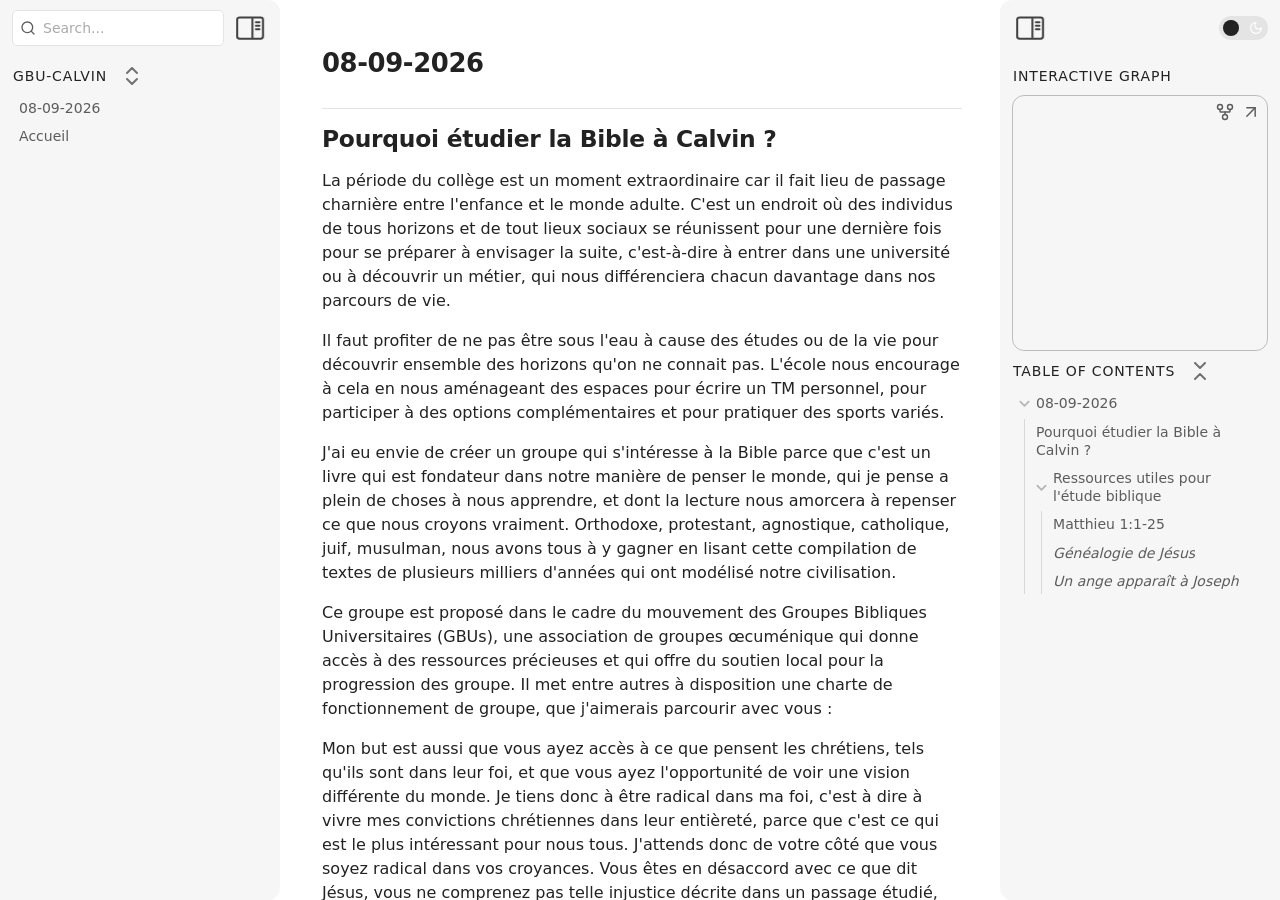
==== 08-09-2026.html @ 2f46ebc5 "add note" ====
<!DOCTYPE html> <html lang="fr"><head>
<title>08-09-2026</title>
<base href=".">
<meta name="pathname" content="08-09-2026.html">
<meta name="description" content="gbu-calvin - 08-09-2026">
<meta property="og:title" content="08-09-2026">
<meta property="og:description" content="gbu-calvin - 08-09-2026">
<meta property="og:type" content="website">
<meta property="og:url" content="08-09-2026.html">
<meta property="og:image" content="undefined">
<meta charset="UTF-8"><meta property="og:site_name" content="gbu-calvin"><meta name="viewport" content="width=device-width, initial-scale=1.0, user-scalable=yes, minimum-scale=1.0, maximum-scale=5.0"><link rel="alternate" type="application/rss+xml" title="RSS Feed" href="site-lib/rss.xml"><script async="" id="webpage-script" src="site-lib/scripts/webpage.js" onload="this.onload=null;this.setAttribute(&quot;loaded&quot;, &quot;true&quot;)"></script><script async="" id="graph-wasm-script" src="site-lib/scripts/graph-wasm.js" onload="this.onload=null;this.setAttribute(&quot;loaded&quot;, &quot;true&quot;)"></script><script async="" id="graph-render-worker-script" src="site-lib/scripts/graph-render-worker.js" onload="this.onload=null;this.setAttribute(&quot;loaded&quot;, &quot;true&quot;)"></script><link rel="icon" href="site-lib/media/favicon.png"><link rel="preload" href="site-lib/styles/snippets.css" as="style" onload="this.onload=null;this.rel='stylesheet'"><noscript><link rel="stylesheet" href="site-lib/styles/snippets.css"></noscript><link rel="stylesheet" href="site-lib/styles/obsidian.css"><link rel="preload" href="site-lib/styles/global-variable-styles.css" as="style" onload="this.onload=null;this.rel='stylesheet'"><noscript><link rel="stylesheet" href="site-lib/styles/global-variable-styles.css"></noscript><link rel="preload" href="site-lib/styles/main-styles.css" as="style" onload="this.onload=null;this.rel='stylesheet'"><noscript><link rel="stylesheet" href="site-lib/styles/main-styles.css"></noscript><style>body{--line-width:40em;--line-width-adaptive:40em;--file-line-width:40em;--sidebar-width:min(20em, 80vw);--collapse-arrow-size:11px;--tree-vertical-spacing:1.3em;--sidebar-margin:12px}:root{background-color:#202124}.sidebar{height:100%;font-size:14px;z-index:10;min-width:calc(var(--sidebar-width) + var(--divider-width-hover));max-width:calc(var(--sidebar-width) + var(--divider-width-hover));position:relative;overflow:hidden;overflow:clip;transition:min-width ease-in-out,max-width ease-in-out;transition-duration:.2s;contain:size}#left-sidebar{left:0}#right-sidebar{right:0}.sidebar.is-collapsed{min-width:0;max-width:0}.sidebar.floating{position:absolute}.sidebar .leaf-content{height:100%;min-width:calc(var(--sidebar-width) - var(--divider-width-hover));top:0;padding:var(--sidebar-margin);padding-top:4em;line-height:var(--line-height-tight);background-color:var(--background-secondary);transition:background-color,border-right,border-left,box-shadow;transition-duration:var(--color-fade-speed);transition-timing-function:ease-in-out;position:absolute;display:flex;flex-direction:column}.sidebar:not(.is-collapsed) .leaf-content{min-width:calc(max(100%,var(--sidebar-width)) - 3px);max-width:calc(max(100%,var(--sidebar-width)) - 3px)}#left-sidebar-content{left:0;border-top-right-radius:var(--radius-l);border-bottom-right-radius:var(--radius-l)}#right-sidebar-content{right:0;border-top-left-radius:var(--radius-l);border-bottom-left-radius:var(--radius-l)}.sidebar #left-sidebar-content,.sidebar #right-sidebar-content{contain:none!important;container-type:normal!important;animation:none!important}.sidebar:has(.leaf-content:empty):has(.topbar-content:empty){display:none}.sidebar-topbar{height:calc(2.3em + 2 * var(--sidebar-margin));width:var(--sidebar-width);padding:var(--sidebar-margin);z-index:1;position:fixed;display:flex;align-items:center;transition:width ease-in-out;transition-duration:inherit}.sidebar.is-collapsed .sidebar-topbar{width:calc(2.3em + var(--sidebar-margin) * 2)}.sidebar .sidebar-topbar.is-collapsed{width:0}#left-sidebar .sidebar-topbar{left:0;flex-direction:row;border-top-right-radius:var(--radius-l)}#right-sidebar .sidebar-topbar{right:0;flex-direction:row-reverse;border-top-left-radius:var(--radius-l)}#left-sidebar .topbar-content{margin-right:calc(2.3em + var(--sidebar-margin));flex-direction:row}#right-sidebar .topbar-content{margin-left:calc(2.3em + var(--sidebar-margin));flex-direction:row-reverse}.topbar-content{overflow:hidden visible;overflow:clip visible;width:100%;height:100%;display:flex;align-items:center;transition:inherit}.sidebar.is-collapsed .topbar-content{width:0;transition:inherit}.clickable-icon.sidebar-collapse-icon{background-color:transparent;color:var(--icon-color-focused);padding:2px!important;margin:0!important;height:100%!important;width:2.3em!important;margin-inline:0.14em!important;position:absolute}#left-sidebar .clickable-icon.sidebar-collapse-icon{transform:rotateY(180deg);right:var(--sidebar-margin)}#right-sidebar .clickable-icon.sidebar-collapse-icon{transform:rotateY(180deg);left:var(--sidebar-margin)}.clickable-icon.sidebar-collapse-icon svg.svg-icon{width:100%;height:100%}.feature-title{margin-left:1px;text-transform:uppercase;letter-spacing:.06em;margin-top:.75em;margin-bottom:.75em}.feature-header{display:flex;align-items:center;padding-top:0;font-size:1em;padding-left:0}body.floating-sidebars .sidebar{position:absolute}body{transition:background-color var(--color-fade-speed) ease-in-out}#navbar:not(:empty){display:flex;align-items:center;justify-content:space-between;padding:.5em 1em;width:100%}#main{display:flex;flex-direction:column;height:100%;width:100%;align-items:stretch;justify-content:center}#main-horizontal{display:flex;flex-direction:row;flex-grow:1;width:100%;align-items:stretch;justify-content:center}#center-content{flex-basis:100%;max-width:100%;width:100%;height:100%;display:flex;flex-direction:column;align-items:center;transition:opacity .2s ease-in-out;contain:inline-size}.hide{opacity:0!important;transition:opacity .2s ease-in-out;pointer-events:none}#center-content>.obsidian-document{padding-left:2em;padding-right:1em;margin-bottom:0;width:100%;width:-webkit-fill-available;width:-moz-available;width:fill-available;transition:background-color var(--color-fade-speed) ease-in-out;border-top-right-radius:var(--window-radius,var(--radius-m));border-top-left-radius:var(--window-radius,var(--radius-m));overflow-x:hidden!important;overflow-y:auto!important;display:flex!important;flex-direction:column!important;align-items:center!important;contain:inline-size}body #center-content>.obsidian-document>.markdown-preview-sizer{padding-bottom:80vh;width:100%;max-width:var(--line-width);flex-basis:var(--line-width);transition:background-color var(--color-fade-speed) ease-in-out;contain:inline-size}#center-content>.obsidian-document>div{width:100%!important;transition:background-color var(--color-fade-speed) ease-in-out;contain:inline-size}#center-content>.obsidian-document:not([data-type=markdown]).embed{display:flex;padding:1em;height:100%;width:100%;align-items:center;justify-content:center}#center-content>.obsidian-document:not([data-type=markdown]).embed>*{max-width:100%;max-height:100%;object-fit:contain}:not(h1,h2,h3,h4,h5,h6,li):has(> :is(.math,table)){overflow-x:auto!important}#center-content>.obsidian-document:not([data-type=markdown]){overflow-x:auto;contain:content;padding:0;margin:0;height:100%}.obsidian-document[data-type=attachment]{display:flex;flex-direction:column;align-items:center;justify-content:center;height:100%;width:100%}.obsidian-document[data-type=attachment]>*{outline:0;border:none;box-shadow:none}.obsidian-document[data-type=attachment] :is(img){max-width:90%;max-height:90%;object-fit:contain}.obsidian-document[data-type=attachment]>:is(audio){width:100%;max-width:min(90%,var(--line-width))}.obsidian-document[data-type=attachment]>:is(embed,iframe,video){width:100%;height:100%;max-width:100%;max-height:100%;object-fit:contain}.canvas-wrapper>:is(.header,.footer){z-index:100;position:absolute;display:flex;justify-content:center;flex-direction:column;width:100%;align-items:center}.scroll-highlight{position:absolute;width:100%;height:100%;pointer-events:none;z-index:1000;background-color:hsla(var(--color-accent-hsl),.25);opacity:0;padding:1em;inset:50%;translate:-50% -50%;border-radius:var(--radius-s)}</style><script defer="">async function loadIncludes(){let e=document.querySelectorAll("link[itemprop='include']");for(const t of e){let e=t.getAttribute("href");try{let o="";if(e.startsWith("https:")||e.startsWith("http:")||"file:"!=window.location.protocol){const n=await fetch(e);if(!n.ok){console.log("Could not include file: "+e),t?.remove();continue}o=await n.text()}else{const t=document.getElementById(btoa(encodeURI(e)));if(t){const e=JSON.parse(decodeURI(atob(t.getAttribute("value")??"")));o=e?.data??""}}let n=document.createRange().createContextualFragment(o);t.before(n),t.remove(),console.log("Included text: "+o),console.log("Included file: "+e)}catch(o){t?.remove(),console.log("Could not include file: "+e,o);continue}}}document.addEventListener("DOMContentLoaded",(()=>{loadIncludes()}));let isFileProtocol="file:"==location.protocol;function waitLoadScripts(e,t){let o=e.map((e=>document.getElementById(e+"-script")));!function e(n){let l=o[n],c=n+1;l?(l&&"true"!=l.getAttribute("loaded")||n<o.length&&e(c),n<o.length&&l.addEventListener("load",(()=>e(c)))):n<o.length?e(c):t()}(0)}</script></head><body class="publish css-settings-manager styled-scrollbars show-inline-title show-ribbon is-focused"><script defer="">let theme=localStorage.getItem("theme")||(window.matchMedia("(prefers-color-scheme: dark)").matches?"dark":"light");"dark"==theme?(document.body.classList.add("theme-dark"),document.body.classList.remove("theme-light")):(document.body.classList.add("theme-light"),document.body.classList.remove("theme-dark")),window.innerWidth<480?document.body.classList.add("is-phone"):window.innerWidth<768?document.body.classList.add("is-tablet"):window.innerWidth<1024?document.body.classList.add("is-small-screen"):document.body.classList.add("is-large-screen")</script><div class="parsed-feature-container" style="display: contents;"><link itemprop="include" href="site-lib/html/custom-head-content-content.html"></div><div id="main"><div id="navbar"></div><div id="main-horizontal"><div id="left-content" class="leaf" style="--sidebar-width: var(--sidebar-width-left);"><div id="left-sidebar" class="sidebar"><div class="sidebar-handle"></div><div class="sidebar-topbar"><div class="topbar-content"><div id="search-container"><div id="search-wrapper"><input enterkeyhint="search" type="search" spellcheck="false" placeholder="Search..."><div aria-label="Clear search" id="search-clear-button"></div></div></div></div><div class="clickable-icon sidebar-collapse-icon"><svg xmlns="http://www.w3.org/2000/svg" width="100%" height="100%" viewBox="0 0 24 24" fill="none" stroke="currentColor" stroke-width="3" stroke-linecap="round" stroke-linejoin="round" class="svg-icon"><path d="M21 3H3C1.89543 3 1 3.89543 1 5V19C1 20.1046 1.89543 21 3 21H21C22.1046 21 23 20.1046 23 19V5C23 3.89543 22.1046 3 21 3Z"></path><path d="M10 4V20"></path><path d="M4 7H7"></path><path d="M4 10H7"></path><path d="M4 13H7"></path></svg></div></div><div class="sidebar-content-wrapper"><div id="left-sidebar-content" class="leaf-content"><link itemprop="include" href="site-lib/html/file-tree-content.html"></div></div><script defer="">let ls = document.querySelector("#left-sidebar"); ls.classList.toggle("is-collapsed", window.innerWidth < 768); ls.style.setProperty("--sidebar-width", localStorage.getItem("sidebar-left-width"));</script></div></div><div id="center-content" class="leaf"><div class="obsidian-document markdown-preview-view markdown-rendered node-insert-event is-readable-line-width allow-fold-headings allow-fold-lists show-indentation-guide show-properties" data-type="markdown"><style id="MJX-CHTML-styles"></style><div class="markdown-preview-sizer markdown-preview-section"><div class="header"><h1 class="page-title heading inline-title" id="08-09-2026_0">08-09-2026</h1><div class="data-bar"></div></div><div class="markdown-preview-pusher" style="width: 1px; height: 0.1px; margin-bottom: 0px;"></div><div class="el-h2"><h2 data-heading="Pourquoi étudier la Bible à Calvin ?" dir="auto" class="heading" id="Pourquoi_étudier_la_Bible_à_Calvin_?_0"><span class="heading-collapse-indicator collapse-indicator collapse-icon"><svg xmlns="http://www.w3.org/2000/svg" width="24" height="24" viewBox="0 0 24 24" fill="none" stroke="currentColor" stroke-width="2" stroke-linecap="round" stroke-linejoin="round" class="svg-icon right-triangle"><path d="M3 8L12 17L21 8"></path></svg></span>Pourquoi étudier la Bible à Calvin ?</h2></div><div class="el-p"><p dir="auto">La période du collège est un moment extraordinaire car il fait lieu de passage charnière entre l'enfance et le monde adulte. C'est un endroit où des individus de tous horizons et de tout lieux sociaux se réunissent pour une dernière fois pour se préparer à envisager la suite, c'est-à-dire à entrer dans une université ou à découvrir un métier, qui nous différenciera chacun davantage dans nos parcours de vie. </p></div><div class="el-p"><p dir="auto">Il faut profiter de ne pas être sous l'eau à cause des études ou de la vie pour découvrir ensemble des horizons qu'on ne connait pas. L'école nous encourage à cela en nous aménageant des espaces pour écrire un TM personnel, pour participer à des options complémentaires et pour pratiquer des sports variés.</p></div><div class="el-p"><p dir="auto">J'ai eu envie de créer un groupe qui s'intéresse à la Bible parce que c'est un livre qui est fondateur dans notre manière de penser le monde, qui je pense a plein de choses à nous apprendre, et dont la lecture nous amorcera à repenser ce que nous croyons vraiment. Orthodoxe, protestant, agnostique, catholique, juif, musulman, nous avons tous à y gagner en lisant cette compilation de textes de plusieurs milliers d'années qui ont modélisé notre civilisation. </p></div><div class="el-p"><p dir="auto">Ce groupe est proposé dans le cadre du mouvement des Groupes Bibliques Universitaires (GBUs), une association de groupes œcuménique qui donne accès à des ressources précieuses et qui offre du soutien local pour la progression des groupe. Il met entre autres à disposition une charte de fonctionnement de groupe, que j'aimerais parcourir avec vous : </p></div><div class="el-p"><p dir="auto">Mon but est aussi que vous ayez accès à ce que pensent les chrétiens, tels qu'ils sont dans leur foi, et que vous ayez l'opportunité de voir une vision différente du monde. Je tiens donc à être radical dans ma foi, c'est à dire à vivre mes convictions chrétiennes dans leur entièreté, parce que c'est ce qui est le plus intéressant pour nous tous. J'attends donc de votre côté que vous soyez radical dans vos croyances. Vous êtes en désaccord avec ce que dit Jésus, vous ne comprenez pas telle injustice décrite dans un passage étudié, dites-le !! Vous n'êtes pas d'accord avec ce que raconte une personne (surtout celle qui dirige le groupe), faites part de votre remarque ! Être radical ne veut pas dire être méchant, au contraire, c'est être honnête avec ce qu'on pense, et il n'y a rien de plus précieux que de passer du temps avec des gens honnêtes.</p></div><div class="el-h2"><h2 data-heading="Ressources utiles pour l'étude biblique" dir="auto" class="heading" id="Ressources_utiles_pour_l'étude_biblique_0"><span class="heading-collapse-indicator collapse-indicator collapse-icon"><svg xmlns="http://www.w3.org/2000/svg" width="24" height="24" viewBox="0 0 24 24" fill="none" stroke="currentColor" stroke-width="2" stroke-linecap="round" stroke-linejoin="round" class="svg-icon right-triangle"><path d="M3 8L12 17L21 8"></path></svg></span>Ressources utiles pour l'étude biblique</h2></div><div class="el-p"><p dir="auto">Pour lire la bible et la comprendre, il est parfois intéressant de faire des recherches ciblées sur des thèmes, des mots, ou des expressions particuliers. Par exemple, je me demande ce que raconte la bible sur le divorce, la mort ou encore la paix, et je ne sais pas où chercher parmi les 1000 et 1 pages que composent l'ancien et le nouveau testament.<br>
Heureusement pour nous, il existe des ressources gratuite qui vous prémâchent une très grosse partie du boulot. </p></div><div class="el-ul"><ul class="has-list-bullet">
<li data-line="0" dir="auto"><span class="list-bullet"></span>E-Sword (<a data-tooltip-position="top" aria-label="http://www.e-sword.net" rel="noopener nofollow" class="external-link is-unresolved" href="http://www.e-sword.net" target="_self">www.e-sword.net</a>) est un outil numérique très pratique pour faire des recherches avancées, comparer des textes ou pour ceux qui ont OS Grec ou qui parlent Hebreux d'accéder au texte original (et pour ceux qui ne pratiquent pas ces langues d'en avoir le sens complet mot pour mot).</li>
<li data-line="1" dir="auto"><span class="list-bullet"></span>CroixSens (<a data-tooltip-position="top" aria-label="http://www.croixsens.net" rel="noopener nofollow" class="external-link is-unresolved" href="http://www.croixsens.net" target="_self">www.croixsens.net</a>) est un site ressource qui présente de nombreux thèmes étudiés avec soin. C'est assez utile d'y jeter un coup d'œil pour découvrir des problématiques qu'on ne rencontre pas souvent dans le monde chrétien.</li>
</ul></div><div class="el-hr"><hr></div><div class="el-h4"><h4 data-heading="Matthieu 1:1-25" dir="auto" class="heading" id="Matthieu_11-25_0"><span class="heading-collapse-indicator collapse-indicator collapse-icon"><svg xmlns="http://www.w3.org/2000/svg" width="24" height="24" viewBox="0 0 24 24" fill="none" stroke="currentColor" stroke-width="2" stroke-linecap="round" stroke-linejoin="round" class="svg-icon right-triangle"><path d="M3 8L12 17L21 8"></path></svg></span>Matthieu 1:1-25</h4></div><div class="el-h5"><h5 data-heading="*Généalogie de Jésus*" dir="auto" class="heading" id="*Généalogie_de_Jésus*_0"><span class="heading-collapse-indicator collapse-indicator collapse-icon"><svg xmlns="http://www.w3.org/2000/svg" width="24" height="24" viewBox="0 0 24 24" fill="none" stroke="currentColor" stroke-width="2" stroke-linecap="round" stroke-linejoin="round" class="svg-icon right-triangle"><path d="M3 8L12 17L21 8"></path></svg></span><em>Généalogie de Jésus</em></h5></div><div class="el-p"><p dir="auto">&nbsp;&nbsp; <sup><b>1</b></sup> Généalogie de Jésus Christ, fils de David, fils d'Abraham. &nbsp;<sup><b>2</b></sup> Abraham engendra Isaac; Isaac engendra Jacob; Jacob engendra Juda et ses frères; &nbsp;<sup><b>3</b></sup> Juda engendra de Thamar Pharès et Zara; Pharès engendra Esrom; Esrom engendra Aram; &nbsp;<sup><b>4</b></sup> Aram engendra Aminadab; Aminadab engendra Naasson; Naasson engendra Salmon; &nbsp;<sup><b>5</b></sup> Salmon engendra Boaz de Rahab; Boaz engendra Obed de Ruth; &nbsp;<sup><b>6</b></sup> Obed engendra Isaï; Isaï engendra David. Le roi David engendra Salomon de la femme d'Urie; &nbsp;<sup><b>7</b></sup> Salomon engendra Roboam; Roboam engendra Abia; Abia engendra Asa; &nbsp;<sup><b>8</b></sup> Asa engendra Josaphat; Josaphat engendra Joram; Joram engendra Ozias; &nbsp;<sup><b>9</b></sup> Ozias engendra Joatham; Joatham engendra Achaz; Achaz engendra Ézéchias; &nbsp;<sup><b>10</b></sup> Ézéchias engendra Manassé; Manassé engendra Amon; Amon engendra Josias; &nbsp;<sup><b>11</b></sup> Josias engendra Jéchonias et ses frères, au temps de la déportation à Babylone. &nbsp;<sup><b>12</b></sup> Après la déportation à Babylone, Jéchonias engendra Salathiel; Salathiel engendra Zorobabel; &nbsp;<sup><b>13</b></sup> Zorobabel engendra Abiud; Abiud engendra Éliakim; Éliakim engendra Azor; &nbsp;<sup><b>14</b></sup> Azor engendra Sadok; Sadok engendra Achim; Achim engendra Éliud; &nbsp;<sup><b>15</b></sup> Éliud engendra Éléazar; Éléazar engendra Matthan; Matthan engendra Jacob; &nbsp;<sup><b>16</b></sup> Jacob engendra Joseph, l'époux de Marie, de laquelle est né Jésus, qui est appelé Christ. &nbsp;<sup><b>17</b></sup> Il y a donc en tout quatorze générations depuis Abraham jusqu'à David, quatorze générations depuis David jusqu'à la déportation à Babylone, et quatorze générations depuis la déportation à Babylone jusqu'au Christ. &nbsp;</p></div><div class="el-h5"><h5 data-heading="*Un ange apparaît à Joseph*" dir="auto" class="heading" id="*Un_ange_apparaît_à_Joseph*_0"><span class="heading-collapse-indicator collapse-indicator collapse-icon"><svg xmlns="http://www.w3.org/2000/svg" width="24" height="24" viewBox="0 0 24 24" fill="none" stroke="currentColor" stroke-width="2" stroke-linecap="round" stroke-linejoin="round" class="svg-icon right-triangle"><path d="M3 8L12 17L21 8"></path></svg></span><em>Un ange apparaît à Joseph</em></h5></div><div class="el-p"><p dir="auto">&nbsp;&nbsp; <sup><b>18</b></sup> Voici de quelle manière arriva la naissance de Jésus Christ. Marie, sa mère, ayant été fiancée à Joseph, se trouva enceinte, par la vertu du Saint Esprit, avant qu'ils eussent habité ensemble. &nbsp;<sup><b>19</b></sup> Joseph, son époux, qui était un homme de bien et qui ne voulait pas la diffamer, se proposa de rompre secrètement avec elle. &nbsp;<sup><b>20</b></sup> Comme il y pensait, voici, un ange du Seigneur lui apparut en songe, et dit: Joseph, fils de David, ne crains pas de prendre avec toi Marie, ta femme, car l'enfant qu'elle a conçu vient du Saint Esprit; &nbsp;<sup><b>21</b></sup> elle enfantera un fils, et tu lui donneras le nom de Jésus; c'est lui qui sauvera son peuple de ses péchés. &nbsp;<sup><b>22</b></sup> Tout cela arriva afin que s'accomplît ce que le Seigneur avait annoncé par le prophète: &nbsp;<sup><b>23</b></sup> Voici, la vierge sera enceinte, elle enfantera un fils, et on lui donnera le nom d'Emmanuel, ce qui signifie Dieu avec nous. &nbsp;<sup><b>24</b></sup> Joseph s'étant réveillé fit ce que l'ange du Seigneur lui avait ordonné, et il prit sa femme avec lui. &nbsp;<sup><b>25</b></sup> Mais il ne la connut point jusqu'à ce qu'elle eût enfanté un fils, auquel il donna le nom de Jésus.</p></div><div class="footer"><div class="data-bar"></div></div></div></div></div><div id="right-content" class="leaf" style="--sidebar-width: var(--sidebar-width-right);"><div id="right-sidebar" class="sidebar"><div class="sidebar-handle"></div><div class="sidebar-topbar"><div class="topbar-content"><label class="theme-toggle-container" for="theme-toggle-input" id=""><input class="theme-toggle-input" type="checkbox" id="theme-toggle-input"><div class="toggle-background"></div></label></div><div class="clickable-icon sidebar-collapse-icon"><svg xmlns="http://www.w3.org/2000/svg" width="100%" height="100%" viewBox="0 0 24 24" fill="none" stroke="currentColor" stroke-width="3" stroke-linecap="round" stroke-linejoin="round" class="svg-icon"><path d="M21 3H3C1.89543 3 1 3.89543 1 5V19C1 20.1046 1.89543 21 3 21H21C22.1046 21 23 20.1046 23 19V5C23 3.89543 22.1046 3 21 3Z"></path><path d="M10 4V20"></path><path d="M4 7H7"></path><path d="M4 10H7"></path><path d="M4 13H7"></path></svg></div></div><div class="sidebar-content-wrapper"><div id="right-sidebar-content" class="leaf-content"><div class="graph-view-wrapper"><div class="feature-header"><div class="feature-title">Interactive Graph</div></div><div class="graph-view-placeholder">
		<div class="graph-view-container">
			<div class="graph-icon graph-expand" role="button" aria-label="Expand" data-tooltip-position="top"><svg xmlns="http://www.w3.org/2000/svg" width="24" height="24" viewBox="0 0 24 24" fill="none" stroke="currentColor" stroke-width="2" stroke-linecap="round" stroke-linejoin="round" class="svg-icon"><line x1="7" y1="17" x2="17" y2="7"></line><polyline points="7 7 17 7 17 17"></polyline></svg></div>
			<div class="graph-icon graph-global" role="button" aria-label="Global Graph" data-tooltip-position="top"><svg xmlns="http://www.w3.org/2000/svg" width="24" height="24" viewBox="0 0 24 24" fill="none" stroke="currentColor" stroke-width="2" stroke-linecap="round" stroke-linejoin="round" class="svg-icon lucide-git-fork"><circle cx="12" cy="18" r="3"></circle><circle cx="6" cy="6" r="3"></circle><circle cx="18" cy="6" r="3"></circle><path d="M18 9v2c0 .6-.4 1-1 1H7c-.6 0-1-.4-1-1V9"></path><path d="M12 12v3"></path></svg></div>
			<canvas id="graph-canvas" class="hide" width="512px" height="512px"></canvas>
		</div>
		</div></div><div id="outline" class=" tree-container"><div class="feature-header"><div class="feature-title">Table Of Contents</div><button class="clickable-icon nav-action-button tree-collapse-all" aria-label="Collapse All"><svg xmlns="http://www.w3.org/2000/svg" width="24" height="24" viewBox="0 0 24 24" fill="none" stroke="currentColor" stroke-width="2" stroke-linecap="round" stroke-linejoin="round"></svg></button></div><div class="tree-item mod-collapsible" data-depth="1"><a class="tree-item-self is-clickable mod-collapsible" href="08-09-2026.html#08-09-2026_0" data-path="#08-09-2026_0"><div class="tree-item-icon collapse-icon"><svg xmlns="http://www.w3.org/2000/svg" width="24" height="24" viewBox="0 0 24 24" fill="none" stroke="currentColor" stroke-width="2" stroke-linecap="round" stroke-linejoin="round" class="svg-icon right-triangle"><path d="M3 8L12 17L21 8"></path></svg></div><div class="tree-item-inner heading-link" heading-name="08-09-2026">08-09-2026</div></a><div class="tree-item-children"><div class="tree-item" data-depth="2"><a class="tree-item-self is-clickable" href="08-09-2026.html#Pourquoi_étudier_la_Bible_à_Calvin_?_0" data-path="#Pourquoi_étudier_la_Bible_à_Calvin_?_0"><div class="tree-item-inner heading-link" heading-name="Pourquoi étudier la Bible à Calvin ?">Pourquoi étudier la Bible à Calvin ?</div></a><div class="tree-item-children"></div></div><div class="tree-item mod-collapsible" data-depth="2"><a class="tree-item-self is-clickable mod-collapsible" href="08-09-2026.html#Ressources_utiles_pour_l'étude_biblique_0" data-path="#Ressources_utiles_pour_l'étude_biblique_0"><div class="tree-item-icon collapse-icon"><svg xmlns="http://www.w3.org/2000/svg" width="24" height="24" viewBox="0 0 24 24" fill="none" stroke="currentColor" stroke-width="2" stroke-linecap="round" stroke-linejoin="round" class="svg-icon right-triangle"><path d="M3 8L12 17L21 8"></path></svg></div><div class="tree-item-inner heading-link" heading-name="Ressources utiles pour l'étude biblique">Ressources utiles pour l'étude biblique</div></a><div class="tree-item-children"><div class="tree-item" data-depth="4"><a class="tree-item-self is-clickable" href="08-09-2026.html#Matthieu_11-25_0" data-path="#Matthieu_11-25_0"><div class="tree-item-inner heading-link" heading-name="Matthieu 1:1-25">Matthieu 1:1-25</div></a><div class="tree-item-children"></div></div><div class="tree-item" data-depth="5"><a class="tree-item-self is-clickable" href="08-09-2026.html#*Généalogie_de_Jésus*_0" data-path="#*Généalogie_de_Jésus*_0"><div class="tree-item-inner heading-link" heading-name="*Généalogie de Jésus*"><em>Généalogie de Jésus</em></div></a><div class="tree-item-children"></div></div><div class="tree-item" data-depth="5"><a class="tree-item-self is-clickable" href="08-09-2026.html#*Un_ange_apparaît_à_Joseph*_0" data-path="#*Un_ange_apparaît_à_Joseph*_0"><div class="tree-item-inner heading-link" heading-name="*Un ange apparaît à Joseph*"><em>Un ange apparaît à Joseph</em></div></a><div class="tree-item-children"></div></div></div></div></div></div></div></div></div><script defer="">let rs = document.querySelector("#right-sidebar"); rs.classList.toggle("is-collapsed", window.innerWidth < 768); rs.style.setProperty("--sidebar-width", localStorage.getItem("sidebar-right-width"));</script></div></div></div></div></body></html>
---- site-lib/styles/snippets.css ----
body{font-family:"Sitka Text"}
---- site-lib/styles/snippets.css ----
body{font-family:"Sitka Text"}
---- site-lib/styles/obsidian.css ----
.dialog{--csstools-light-dark-toggle--4:var(--csstools-color-scheme--dark) white;--dialog-bg-color:var(--csstools-light-dark-toggle--4, #1c1b22);--csstools-light-dark-toggle--5:var(--csstools-color-scheme--dark) white;--dialog-border-color:var(--csstools-light-dark-toggle--5, #1c1b22);--csstools-light-dark-toggle--33:var(--csstools-color-scheme--dark) rgba(58, 57, 68, 0.2);--dialog-shadow:0 2px 14px 0 var(--csstools-light-dark-toggle--33, #15141a);--csstools-light-dark-toggle--6:var(--csstools-color-scheme--dark) #15141a;--text-primary-color:var(--csstools-light-dark-toggle--6, #fbfbfe);--csstools-light-dark-toggle--7:var(--csstools-color-scheme--dark) #5b5b66;--text-secondary-color:var(--csstools-light-dark-toggle--7, #cfcfd8);--hover-filter:brightness(0.9);--csstools-light-dark-toggle--8:var(--csstools-color-scheme--dark) #0060df;--link-fg-color:var(--csstools-light-dark-toggle--8, #0df);--csstools-light-dark-toggle--9:var(--csstools-color-scheme--dark) #0250bb;--link-hover-fg-color:var(--csstools-light-dark-toggle--9, #80ebff);--csstools-light-dark-toggle--10:var(--csstools-color-scheme--dark) #f0f0f4;--separator-color:var(--csstools-light-dark-toggle--10, #52525e);--textarea-border-color:#8f8f9d;--csstools-light-dark-toggle--11:var(--csstools-color-scheme--dark) white;--textarea-bg-color:var(--csstools-light-dark-toggle--11, #42414d);--textarea-fg-color:var(--text-secondary-color);--csstools-light-dark-toggle--12:var(--csstools-color-scheme--dark) #f0f0f4;--radio-bg-color:var(--csstools-light-dark-toggle--12, #2b2a33);--csstools-light-dark-toggle--13:var(--csstools-color-scheme--dark) #fbfbfe;--radio-checked-bg-color:var(--csstools-light-dark-toggle--13, #15141a);--radio-border-color:#8f8f9d;--csstools-light-dark-toggle--14:var(--csstools-color-scheme--dark) #0060df;--radio-checked-border-color:var(--csstools-light-dark-toggle--14, #0df);--csstools-light-dark-toggle--34:var(--csstools-color-scheme--dark) rgba(21, 20, 26, 0.07);--button-secondary-bg-color:var(--csstools-light-dark-toggle--34, rgba(251, 251, 254, 0.07));--button-secondary-fg-color:var(--text-primary-color);--button-secondary-border-color:var(--button-secondary-bg-color);--csstools-light-dark-toggle--35:var(--csstools-color-scheme--dark) rgba(21, 20, 26, 0.21);--button-secondary-active-bg-color:var(--csstools-light-dark-toggle--35, rgba(251, 251, 254, 0.21));--button-secondary-active-fg-color:var(--button-secondary-fg-color);--button-secondary-active-border-color:var(--button-secondary-bg-color);--csstools-light-dark-toggle--36:var(--csstools-color-scheme--dark) rgba(21, 20, 26, 0.14);--button-secondary-hover-bg-color:var(--csstools-light-dark-toggle--36, rgba(251, 251, 254, 0.14));--button-secondary-hover-fg-color:var(--button-secondary-fg-color);--button-secondary-hover-border-color:var(--button-secondary-hover-bg-color);--button-secondary-disabled-bg-color:var(--button-secondary-bg-color);--button-secondary-disabled-border-color:var(--button-secondary-border-color);--button-secondary-disabled-fg-color:var(--button-secondary-fg-color);--csstools-light-dark-toggle--15:var(--csstools-color-scheme--dark) #0060df;--button-primary-bg-color:var(--csstools-light-dark-toggle--15, #0df);--csstools-light-dark-toggle--16:var(--csstools-color-scheme--dark) #fbfbfe;--button-primary-fg-color:var(--csstools-light-dark-toggle--16, #15141a);--button-primary-border-color:var(--button-primary-bg-color);--csstools-light-dark-toggle--17:var(--csstools-color-scheme--dark) #054096;--button-primary-active-bg-color:var(--csstools-light-dark-toggle--17, #aaf2ff);--button-primary-active-fg-color:var(--button-primary-fg-color);--button-primary-active-border-color:var(--button-primary-active-bg-color);--csstools-light-dark-toggle--18:var(--csstools-color-scheme--dark) #0250bb;--button-primary-hover-bg-color:var(--csstools-light-dark-toggle--18, #80ebff);--button-primary-hover-fg-color:var(--button-primary-fg-color);--button-primary-hover-border-color:var(--button-primary-hover-bg-color);--button-primary-disabled-bg-color:var(--button-primary-bg-color);--button-primary-disabled-border-color:var(--button-primary-border-color);--button-primary-disabled-fg-color:var(--button-primary-fg-color);--button-disabled-opacity:0.4;--csstools-light-dark-toggle--19:var(--csstools-color-scheme--dark) white;--input-text-bg-color:var(--csstools-light-dark-toggle--19, #42414d);--input-text-fg-color:var(--text-primary-color);font-variant:normal;font-size:13px;font-weight:400;line-height:150%;border-radius:4px;padding:12px 16px;--csstools-light-dark-toggle--37:var(--csstools-color-scheme--dark) white;border:1px solid var(--dialog-border-color);--csstools-light-dark-toggle--38:var(--csstools-color-scheme--dark) white;background:var(--dialog-bg-color);--csstools-light-dark-toggle--39:var(--csstools-color-scheme--dark) #15141a;color:var(--text-primary-color);--csstools-light-dark-toggle--40:var(--csstools-color-scheme--dark) rgba(58, 57, 68, 0.2);box-shadow:var(--dialog-shadow)}@supports (color:light-dark(red,red)){.dialog{--dialog-bg-color:light-dark(white, #1c1b22);--dialog-border-color:light-dark(white, #1c1b22);--dialog-shadow:0 2px 14px 0 light-dark(rgba(58, 57, 68, 0.2), #15141a);--text-primary-color:light-dark(#15141a, #fbfbfe);--text-secondary-color:light-dark(#5b5b66, #cfcfd8);--link-fg-color:light-dark(#0060df, #0df);--link-hover-fg-color:light-dark(#0250bb, #80ebff);--separator-color:light-dark(#f0f0f4, #52525e);--textarea-bg-color:light-dark(white, #42414d);--radio-bg-color:light-dark(#f0f0f4, #2b2a33);--radio-checked-bg-color:light-dark(#fbfbfe, #15141a);--radio-checked-border-color:light-dark(#0060df, #0df);--button-secondary-bg-color:light-dark(
    rgba(21, 20, 26, 0.07),
    rgba(251, 251, 254, 0.07)
  );--button-secondary-active-bg-color:light-dark(
    rgba(21, 20, 26, 0.21),
    rgba(251, 251, 254, 0.21)
  );--button-secondary-hover-bg-color:light-dark(
    rgba(21, 20, 26, 0.14),
    rgba(251, 251, 254, 0.14)
  );--button-primary-bg-color:light-dark(#0060df, #0df);--button-primary-fg-color:light-dark(#fbfbfe, #15141a);--button-primary-active-bg-color:light-dark(#054096, #aaf2ff);--button-primary-hover-bg-color:light-dark(#0250bb, #80ebff);--input-text-bg-color:light-dark(white, #42414d)}}.dialog *{--csstools-light-dark-toggle--33:var(--csstools-color-scheme--dark) rgba(58, 57, 68, 0.2);--dialog-shadow:0 2px 14px 0 var(--csstools-light-dark-toggle--33, #15141a)}.dialog *{--csstools-light-dark-toggle--34:var(--csstools-color-scheme--dark) rgba(21, 20, 26, 0.07);--button-secondary-bg-color:var(--csstools-light-dark-toggle--34, rgba(251, 251, 254, 0.07))}.dialog *{--csstools-light-dark-toggle--35:var(--csstools-color-scheme--dark) rgba(21, 20, 26, 0.21);--button-secondary-active-bg-color:var(--csstools-light-dark-toggle--35, rgba(251, 251, 254, 0.21))}.dialog *{--csstools-light-dark-toggle--36:var(--csstools-color-scheme--dark) rgba(21, 20, 26, 0.14);--button-secondary-hover-bg-color:var(--csstools-light-dark-toggle--36, rgba(251, 251, 254, 0.14))}.dialog *{--csstools-light-dark-toggle--4:var(--csstools-color-scheme--dark) white;--dialog-bg-color:var(--csstools-light-dark-toggle--4, #1c1b22)}.dialog *{--csstools-light-dark-toggle--5:var(--csstools-color-scheme--dark) white;--dialog-border-color:var(--csstools-light-dark-toggle--5, #1c1b22)}.dialog *{--csstools-light-dark-toggle--6:var(--csstools-color-scheme--dark) #15141a;--text-primary-color:var(--csstools-light-dark-toggle--6, #fbfbfe)}.dialog *{--csstools-light-dark-toggle--7:var(--csstools-color-scheme--dark) #5b5b66;--text-secondary-color:var(--csstools-light-dark-toggle--7, #cfcfd8)}.dialog *{--csstools-light-dark-toggle--8:var(--csstools-color-scheme--dark) #0060df;--link-fg-color:var(--csstools-light-dark-toggle--8, #0df)}.dialog *{--csstools-light-dark-toggle--9:var(--csstools-color-scheme--dark) #0250bb;--link-hover-fg-color:var(--csstools-light-dark-toggle--9, #80ebff)}.dialog *{--csstools-light-dark-toggle--10:var(--csstools-color-scheme--dark) #f0f0f4;--separator-color:var(--csstools-light-dark-toggle--10, #52525e)}.dialog *{--csstools-light-dark-toggle--11:var(--csstools-color-scheme--dark) white;--textarea-bg-color:var(--csstools-light-dark-toggle--11, #42414d)}.dialog *{--csstools-light-dark-toggle--12:var(--csstools-color-scheme--dark) #f0f0f4;--radio-bg-color:var(--csstools-light-dark-toggle--12, #2b2a33)}.dialog *{--csstools-light-dark-toggle--13:var(--csstools-color-scheme--dark) #fbfbfe;--radio-checked-bg-color:var(--csstools-light-dark-toggle--13, #15141a)}.dialog *{--csstools-light-dark-toggle--14:var(--csstools-color-scheme--dark) #0060df;--radio-checked-border-color:var(--csstools-light-dark-toggle--14, #0df)}.dialog *{--csstools-light-dark-toggle--15:var(--csstools-color-scheme--dark) #0060df;--button-primary-bg-color:var(--csstools-light-dark-toggle--15, #0df)}.dialog *{--csstools-light-dark-toggle--16:var(--csstools-color-scheme--dark) #fbfbfe;--button-primary-fg-color:var(--csstools-light-dark-toggle--16, #15141a)}.dialog *{--csstools-light-dark-toggle--17:var(--csstools-color-scheme--dark) #054096;--button-primary-active-bg-color:var(--csstools-light-dark-toggle--17, #aaf2ff)}.dialog *{--csstools-light-dark-toggle--18:var(--csstools-color-scheme--dark) #0250bb;--button-primary-hover-bg-color:var(--csstools-light-dark-toggle--18, #80ebff)}.dialog *{--csstools-light-dark-toggle--19:var(--csstools-color-scheme--dark) white;--input-text-bg-color:var(--csstools-light-dark-toggle--19, #42414d)}@media (prefers-color-scheme:dark){.dialog{--hover-filter:brightness(1.4);--button-disabled-opacity:0.6}}@media screen and (forced-colors:active){.dialog{--dialog-bg-color:Canvas;--dialog-border-color:CanvasText;--dialog-shadow:none;--text-primary-color:CanvasText;--text-secondary-color:CanvasText;--hover-filter:none;--link-fg-color:LinkText;--link-hover-fg-color:LinkText;--separator-color:CanvasText;--textarea-border-color:ButtonBorder;--textarea-bg-color:Field;--textarea-fg-color:ButtonText;--radio-bg-color:ButtonFace;--radio-checked-bg-color:ButtonFace;--radio-border-color:ButtonText;--radio-checked-border-color:ButtonText;--button-secondary-bg-color:HighlightText;--button-secondary-fg-color:ButtonText;--button-secondary-border-color:ButtonText;--button-secondary-active-bg-color:HighlightText;--button-secondary-active-fg-color:SelectedItem;--button-secondary-active-border-color:ButtonText;--button-secondary-hover-bg-color:HighlightText;--button-secondary-hover-fg-color:SelectedItem;--button-secondary-hover-border-color:SelectedItem;--button-secondary-disabled-fg-color:GrayText;--button-secondary-disabled-border-color:GrayText;--button-primary-bg-color:ButtonText;--button-primary-fg-color:HighlightText;--button-primary-border-color:ButtonText;--button-primary-active-bg-color:SelectedItem;--button-primary-active-fg-color:HighlightText;--button-primary-active-border-color:ButtonText;--button-primary-hover-bg-color:SelectedItem;--button-primary-hover-fg-color:HighlightText;--button-primary-hover-border-color:SelectedItem;--button-primary-disabled-bg-color:GrayText;--button-primary-disabled-fg-color:ButtonFace;--button-primary-disabled-border-color:GrayText;--button-disabled-opacity:1;--input-text-bg-color:HighlightText;--input-text-fg-color:FieldText}}.dialog .mainContainer :focus-visible{--csstools-light-dark-toggle--28:var(--csstools-color-scheme--dark) #0060df;outline:var(--focus-ring-outline);outline-offset:2px}.dialog .mainContainer .title{display:flex;width:auto;flex-direction:column;justify-content:flex-end;align-items:flex-start;gap:12px}.dialog .mainContainer .title>span{font-size:13px;font-style:normal;font-weight:590;line-height:150%}.dialog .mainContainer .dialogSeparator{width:100%;height:0;margin-top:4px;margin-bottom:4px;border-top:1px solid var(--separator-color);border-bottom-width:medium;border-bottom-style:none;border-bottom-color:currentcolor}.dialog .mainContainer .dialogButtonsGroup{display:flex;gap:12px;align-self:flex-end}.dialog .mainContainer .radio{display:flex;flex-direction:column;align-items:flex-start;gap:4px}.dialog .mainContainer .radio>.radioButton{display:flex;gap:8px;align-self:stretch;align-items:center}.dialog .mainContainer .radio>.radioButton input{appearance:none;box-sizing:border-box;width:16px;height:16px;border-radius:50%;background-color:var(--radio-bg-color);border:1px solid var(--radio-border-color)}.dialog .mainContainer .radio>.radioButton input:hover{filter:var(--hover-filter)}.dialog .mainContainer .radio>.radioButton input:checked{background-color:var(--radio-checked-bg-color);border:4px solid var(--radio-checked-border-color)}.dialog .mainContainer .radio>.radioLabel{display:flex;padding-left:24px;align-items:flex-start;gap:10px;align-self:stretch}.dialog .mainContainer .radio>.radioLabel>span{flex:1 0 0px;font-size:11px;color:var(--text-secondary-color)}.dialog .mainContainer button:not(.toggle-button):not(.closeButton):not(.clearInputButton){border-radius:4px;border:1px solid;font-variant:normal;font-weight:590;font-size:13px;padding:4px 16px;width:auto;height:32px}.dialog .mainContainer button:not(.toggle-button):not(.closeButton):not(.clearInputButton):hover{cursor:pointer;filter:var(--hover-filter)}.dialog .mainContainer button:not(.toggle-button):not(.closeButton):not(.clearInputButton)>span{color:inherit;font:inherit}.dialog .mainContainer button.secondaryButton:not(.toggle-button):not(.closeButton):not(.clearInputButton){color:var(--button-secondary-fg-color);background-color:var(--button-secondary-bg-color);border-color:var(--button-secondary-border-color)}.dialog .mainContainer button.secondaryButton:not(.toggle-button):not(.closeButton):not(.clearInputButton):hover{color:var(--button-secondary-hover-fg-color);background-color:var(--button-secondary-hover-bg-color);border-color:var(--button-secondary-hover-border-color)}.dialog .mainContainer button.secondaryButton:not(.toggle-button):not(.closeButton):not(.clearInputButton):active{color:var(--button-secondary-active-fg-color);background-color:var(--button-secondary-active-bg-color);border-color:var(--button-secondary-active-border-color)}.dialog .mainContainer button.secondaryButton:not(.toggle-button):not(.closeButton):not(.clearInputButton):disabled{background-color:var(--button-secondary-disabled-bg-color);border-color:var(--button-secondary-disabled-border-color);color:var(--button-secondary-disabled-fg-color);opacity:var(--button-disabled-opacity)}.dialog .mainContainer button.primaryButton:not(.toggle-button):not(.closeButton):not(.clearInputButton){color:var(--button-primary-fg-color);background-color:var(--button-primary-bg-color);border-color:var(--button-primary-border-color);opacity:1}.dialog .mainContainer button.primaryButton:not(.toggle-button):not(.closeButton):not(.clearInputButton):hover{color:var(--button-primary-hover-fg-color);background-color:var(--button-primary-hover-bg-color);border-color:var(--button-primary-hover-border-color)}.dialog .mainContainer button.primaryButton:not(.toggle-button):not(.closeButton):not(.clearInputButton):active{color:var(--button-primary-active-fg-color);background-color:var(--button-primary-active-bg-color);border-color:var(--button-primary-active-border-color)}.dialog .mainContainer button.primaryButton:not(.toggle-button):not(.closeButton):not(.clearInputButton):disabled{background-color:var(--button-primary-disabled-bg-color);border-color:var(--button-primary-disabled-border-color);color:var(--button-primary-disabled-fg-color);opacity:var(--button-disabled-opacity)}.dialog .mainContainer button:not(.toggle-button):not(.closeButton):not(.clearInputButton):disabled{pointer-events:none}.dialog .mainContainer a{color:var(--link-fg-color)}.dialog .mainContainer a:hover{color:var(--link-hover-fg-color)}.dialog .mainContainer textarea{font:inherit;padding:8px;resize:none;margin:0;box-sizing:border-box;border-radius:4px;border:1px solid var(--textarea-border-color);background:var(--textarea-bg-color);color:var(--textarea-fg-color)}.dialog .mainContainer textarea:focus{outline-offset:0px;border-color:transparent}.dialog .mainContainer textarea:disabled{pointer-events:none;opacity:.4}.dialog .mainContainer input[type=text]{background-color:var(--input-text-bg-color);color:var(--input-text-fg-color)}.dialog .mainContainer .toggler{display:flex;align-items:center;gap:8px;align-self:stretch}.dialog .mainContainer .toggler>.togglerLabel{user-select:none}:root{--xfa-unfocused-field-background:url("data:image/svg+xml;charset=UTF-8,<svg width='1px' height='1px' xmlns='http://www.w3.org/2000/svg'><rect width='100%' height='100%' style='fill:rgba(0, 54, 255, 0.13);'/></svg>");--xfa-focus-outline:auto}@media screen and (forced-colors:active){:root{--xfa-focus-outline:2px solid CanvasText}}:root{--csstools-color-scheme--dark: ;color-scheme:light dark;--viewer-container-height:0;--pdfViewer-padding-bottom:0;--page-margin:1px auto -8px;--page-border:9px solid transparent;--spreadHorizontalWrapped-margin-LR:-3.5px;--loading-icon-delay:400ms;--csstools-light-dark-toggle--23:var(--csstools-color-scheme--dark) #0060df;--focus-ring-color:var(--csstools-light-dark-toggle--23, #0df);--focus-ring-outline:2px solid var(--focus-ring-color)}@supports (color:light-dark(red,red)){:root{--focus-ring-color:light-dark(#0060df, #0df)}}:root *{--csstools-light-dark-toggle--23:var(--csstools-color-scheme--dark) #0060df;--focus-ring-color:var(--csstools-light-dark-toggle--23, #0df)}@media (prefers-color-scheme:dark){:root{--csstools-color-scheme--dark:initial}}@media screen and (forced-colors:active){:root{--pdfViewer-padding-bottom:9px;--page-margin:8px auto -1px;--page-border:1px solid CanvasText;--spreadHorizontalWrapped-margin-LR:3.5px;--focus-ring-color:CanvasText}}.hiddenCanvasElement,.hiddenCopyElement{position:absolute;top:0;left:0;width:0;height:0;display:none}:root{--h1-weight:700;--h2-weight:600;--h3-weight:600;--h4-weight:600;--h5-weight:600;--h6-weight:600}@supports (font-variation-settings:normal){:root{--h1-weight:700;--h2-weight:680;--h3-weight:660;--h4-weight:640;--h5-weight:620;--h6-weight:600}}body{--anim-duration-none:0;--anim-duration-superfast:70ms;--anim-duration-fast:140ms;--anim-duration-moderate:300ms;--anim-duration-slow:560ms;--anim-motion-smooth:cubic-bezier(0.45, 0.05, 0.55, 0.95);--anim-motion-delay:cubic-bezier(0.65, 0.05, 0.36, 1);--anim-motion-jumpy:cubic-bezier(0.68, -0.55, 0.27, 1.55);--anim-motion-swing:cubic-bezier(0, 0.55, 0.45, 1);--bases-header-border-width:0 0 var(--border-width) 0;--bases-header-height:40px;--bases-header-padding-start:2px;--bases-header-padding-end:2px;--bases-toolbar-label-display:block;--bases-toolbar-badge-display:none;--bases-embed-border-width:0px;--bases-embed-border-color:var(--background-modifier-border);--bases-embed-border-radius:var(--radius-s);--bases-filter-menu-width:520px;--bases-filter-input-background:var(--background-modifier-form-field);--bases-group-heading-property-size:var(--font-ui-smaller);--bases-group-heading-property-weight:var(--font-normal);--bases-group-heading-property-color:var(--text-muted);--bases-group-heading-value-size:var(--font-smaller);--bases-group-heading-value-weight:var(--font-semibold);--bases-group-heading-property-display:block;--bases-table-container-border-width:var(--border-width);--bases-table-container-border-radius:var(--radius-s);--bases-table-group-background:var(--background-primary-alt);--bases-table-header-weight:var(--font-weight);--bases-table-header-color:var(--text-muted);--bases-table-header-icon-display:flex;--bases-table-header-background:var(--background-primary);--bases-table-header-background-hover:var(--background-modifier-hover);--bases-table-header-sort-mask:linear-gradient(to left, transparent var(--size-4-6), black var(--size-4-6));--bases-table-summary-background:var(--background-primary);--bases-table-summary-background-hover:var(--background-modifier-hover);--bases-table-border-color:var(--table-border-color);--bases-table-column-border-width:var(--border-width);--bases-table-group-gap:10px;--bases-table-row-border-width:var(--border-width);--bases-table-row-background-hover:var(--table-row-background-hover);--bases-table-row-height:30px;--bases-table-font-size:var(--font-smaller);--bases-table-column-max-width:300;--bases-table-column-min-width:40;--bases-table-cell-radius-active:2px;--bases-table-cell-shadow-active:0 0 0 2px var(--background-modifier-border-focus);--bases-table-cell-radius-focus:2px;--bases-table-cell-shadow-focus:0 0 0 2px var(--interactive-accent);--bases-table-cell-background-active:var(--background-primary);--bases-table-cell-background-disabled:var(--background-primary-alt);--bases-table-cell-background-selected:var(--table-selection);--bases-cards-background:var(--background-primary);--bases-cards-border-width:var(--border-width);--bases-cards-container-background:transparent;--bases-cards-corner-shape:var(--corner-shape);--bases-cards-cover-background:var(--background-primary-alt);--bases-cards-font-size:var(--font-smaller);--bases-cards-line-height:24px;--bases-cards-radius:var(--radius-m);--bases-cards-scale:1;--bases-cards-shadow-hover:0 0 0 1px var(--background-modifier-border-hover);--bases-cards-shadow:0 0 0 1px var(--background-modifier-border);--blockquote-border-thickness:2px;--blockquote-border-color:var(--interactive-accent);--blockquote-font-style:normal;--blockquote-color:inherit;--blockquote-background-color:transparent;--bold-modifier:200;--bold-color:inherit;--bold-weight:calc(var(--font-weight) + var(--bold-modifier));--border-width:1px;--button-radius:var(--input-radius);--button-corner-shape:var(--corner-shape);--blur-background:color-mix(in srgb, var(--background-primary) var(--blur-opacity-s), transparent) linear-gradient(var(--background-primary), color-mix(in srgb, var(--background-primary) var(--blur-opacity-s), transparent));--blur-opacity-s:65%;--blur-opacity-m:90%;--blur-brightness:1.15;--blur-saturation:1.5;--blur-radius-s:6px;--blur-radius-m:10px;--blur-radius-l:16px;--blur-s:blur(var(--blur-radius-s)) saturate(var(--blur-saturation)) brightness(var(--blur-brightness));--blur-m:blur(var(--blur-radius-m)) saturate(var(--blur-saturation)) brightness(var(--blur-brightness));--blur-l:blur(var(--blur-radius-l)) saturate(var(--blur-saturation)) brightness(var(--blur-brightness));--callout-border-width:0px;--callout-border-opacity:0.25;--callout-padding:var(--size-4-3) var(--size-4-3) var(--size-4-3) var(--size-4-6);--callout-radius:var(--radius-s);--callout-blend-mode:var(--highlight-mix-blend-mode);--callout-title-color:inherit;--callout-title-padding:0;--callout-title-size:inherit;--callout-title-weight:calc(var(--font-weight) + var(--bold-modifier));--callout-content-padding:0;--callout-content-background:transparent;--callout-bug:var(--color-red);--callout-default:var(--color-blue);--callout-error:var(--color-red);--callout-example:var(--color-purple);--callout-fail:var(--color-red);--callout-important:var(--color-cyan);--callout-info:var(--color-blue);--callout-question:var(--color-orange);--callout-success:var(--color-green);--callout-summary:var(--color-cyan);--callout-tip:var(--color-cyan);--callout-todo:var(--color-blue);--callout-warning:var(--color-orange);--callout-quote:#9e9e9e;--canvas-background:var(--background-primary);--canvas-card-label-color:var(--text-faint);--canvas-color-1:var(--color-red);--canvas-color-2:var(--color-orange);--canvas-color-3:var(--color-yellow);--canvas-color-4:var(--color-green);--canvas-color-5:var(--color-cyan);--canvas-color-6:var(--color-purple);--canvas-controls-radius:var(--radius-s);--canvas-controls-icon-size:var(--icon-s);--canvas-controls-icon-stroke:var(--icon-s-stroke-width);--canvas-dot-pattern:var(--color-base-30);--caret-color:var(--text-normal);--checkbox-radius:var(--radius-s);--checkbox-size:var(--font-text-size);--checkbox-marker-color:var(--background-primary);--checkbox-color:var(--interactive-accent);--checkbox-color-hover:var(--interactive-accent-hover);--checkbox-border-color:var(--text-faint);--checkbox-border-color-hover:var(--text-muted);--checkbox-margin-inline-start:0.85em;--checklist-done-decoration:line-through;--checklist-done-color:var(--text-muted);--code-white-space:pre-wrap;--code-border-width:0px;--code-border-color:var(--background-modifier-border);--code-bracket-background:var(--background-modifier-hover);--code-radius:var(--radius-s);--code-size:var(--font-smaller);--code-background:var(--background-primary-alt);--code-normal:var(--text-normal);--code-comment:var(--text-faint);--code-function:var(--color-yellow);--code-important:var(--color-orange);--code-keyword:var(--color-pink);--code-operator:var(--color-red);--code-property:var(--color-cyan);--code-punctuation:var(--text-muted);--code-string:var(--color-green);--code-tag:var(--color-red);--code-value:var(--color-purple);--collapse-icon-color:var(--text-faint);--collapse-icon-color-collapsed:var(--text-accent);--cursor:default;--cursor-link:pointer;--dialog-width:560px;--dialog-max-width:80vw;--dialog-max-height:85vh;--divider-color:var(--background-modifier-border);--divider-color-hover:var(--interactive-accent);--divider-width:1px;--divider-width-hover:3px;--divider-vertical-height:calc(100% - var(--header-height));--drag-ghost-background:rgba(0, 0, 0, 0.85);--drag-ghost-text-color:#fff;--drag-item-background:var(--background-primary);--drag-item-shadow:0 2px 8px var(--background-modifier-box-shadow);--dropdown-background:var(--interactive-normal);--dropdown-background-hover:var(--interactive-hover);--dropdown-background-blend-mode:hard-light,normal;--dropdown-background-position:var(--inset-end) var(--dropdown-icon-inset) top 50%,var(--inset-end) 0.15em top 50%,0 0;--dropdown-background-size:var(--dropdown-icon-width) auto,2em 2em,100%;--dropdown-icon-background:transparent;--dropdown-icon-width:1em;--dropdown-icon-inset:0.65em;--dropdown-padding:0 var(--dropdown-padding-end) 0 var(--dropdown-padding-start);--dropdown-padding-start:0.8em;--dropdown-padding-end:2.4em;--dropdown-text-align:start;--embed-max-height:4000px;--embed-canvas-max-height:400px;--embed-background:inherit;--embed-border-start:2px solid var(--interactive-accent);--embed-border-end:none;--embed-border-top:none;--embed-border-bottom:none;--embed-padding:0 0 0 var(--size-4-6);--embed-font-style:inherit;--embed-actions-background:color-mix(in srgb, var(--background-primary) 80%, transparent);--embed-actions-blur:var(--blur-s);--embed-actions-corner-shape:var(--corner-shape);--embed-actions-padding:var(--size-2-1);--embed-actions-radius:calc(var(--embed-action-radius) + var(--embed-actions-padding));--embed-actions-shadow:0 1px 2px 0 rgba(0, 0, 0, 0.05),0 0 6px 0 rgba(0, 0, 0, 0.05);--embed-action-color:var(--text-normal);--embed-action-radius:var(--clickable-icon-radius);--embed-block-shadow-hover:0 0 0 1px var(--background-modifier-border),inset 0 0 0 1px var(--background-modifier-border);--file-line-width:700px;--file-folding-offset:24px;--file-margins:var(--file-margins-y) var(--file-margins-x);--file-margins-x:var(--size-4-8);--file-margins-y:var(--size-4-8);--file-header-font:var(--font-interface);--file-header-font-size:var(--font-ui-small);--file-header-font-weight:400;--file-header-background:var(--background-primary);--file-header-background-focused:var(--background-primary);--file-header-border:var(--border-width) solid transparent;--file-header-justify:center;--header-height:40px;--font-smallest:0.8em;--font-smaller:0.875em;--font-small:0.933em;--flair-background:var(--interactive-normal);--flair-color:var(--text-normal);--font-ui-smaller:12px;--font-ui-small:13px;--font-ui-medium:15px;--font-ui-large:20px;--font-weight:var(--font-normal);--font-thin:100;--font-extralight:200;--font-light:300;--font-normal:400;--font-medium:500;--font-semibold:600;--font-bold:700;--font-extrabold:800;--font-black:900;--footnote-divider-color-active:var(--metadata-divider-color-focus);--footnote-divider-color:var(--metadata-divider-color);--footnote-divider-width:var(--border-width);--footnote-gap:var(--size-4-1);--footnote-id-color-no-occurrences:var(--text-faint);--footnote-id-color:var(--text-muted);--footnote-id-delimiter:".";--footnote-input-background-active:var(--metadata-input-background-active);--footnote-input-background:var(--metadata-input-background);--footnote-line-height:var(--line-height-normal);--footnote-padding-block:var(--size-2-3);--footnote-padding-inline:var(--size-2-3);--footnote-radius:var(--radius-s);--footnote-size:var(--font-smaller);--graph-controls-width:240px;--graph-text:var(--text-normal);--graph-line:var(--color-base-35, var(--background-modifier-border-focus));--graph-node:var(--text-muted);--graph-node-unresolved:var(--text-faint);--graph-node-focused:var(--text-accent);--graph-node-tag:var(--color-green);--graph-node-attachment:var(--color-yellow);--heading-formatting:var(--text-faint);--heading-spacing:calc(var(--p-spacing) * 2.5);--h1-color:inherit;--h2-color:inherit;--h3-color:inherit;--h4-color:inherit;--h5-color:inherit;--h6-color:inherit;--h1-font:inherit;--h2-font:inherit;--h3-font:inherit;--h4-font:inherit;--h5-font:inherit;--h6-font:inherit;--h1-letter-spacing:-0.015em;--h2-letter-spacing:-0.011em;--h3-letter-spacing:-0.008em;--h4-letter-spacing:-0.005em;--h5-letter-spacing:-0.002em;--h6-letter-spacing:0em;--h1-line-height:1.2;--h2-line-height:1.2;--h3-line-height:1.3;--h4-line-height:1.4;--h5-line-height:var(--line-height-normal);--h6-line-height:var(--line-height-normal);--h1-size:1.618em;--h2-size:1.462em;--h3-size:1.318em;--h4-size:1.188em;--h5-size:1.076em;--h6-size:1em;--h1-style:normal;--h2-style:normal;--h3-style:normal;--h4-style:normal;--h5-style:normal;--h6-style:normal;--h1-variant:normal;--h2-variant:normal;--h3-variant:normal;--h4-variant:normal;--h5-variant:normal;--h6-variant:normal;--hr-color:var(--background-modifier-border);--hr-thickness:2px;--icon-size:var(--icon-m);--icon-stroke:var(--icon-m-stroke-width);--icon-xs:14px;--icon-s:16px;--icon-m:18px;--icon-l:18px;--icon-xl:32px;--icon-xs-stroke-width:2px;--icon-s-stroke-width:2px;--icon-m-stroke-width:1.75px;--icon-l-stroke-width:1.75px;--icon-xl-stroke-width:1.25px;--icon-color:var(--text-muted);--icon-color-hover:var(--text-muted);--icon-color-active:var(--text-accent);--icon-color-focused:var(--text-normal);--icon-opacity:0.85;--icon-opacity-hover:1;--icon-opacity-active:1;--clickable-icon-radius:var(--radius-s);--image-radius:4px;--indent-size:4;--indent-unit:0.5625em;--indentation-guide-width:var(--border-width);--indentation-guide-width-active:var(--border-width);--indentation-guide-color:color-mix(in oklch, var(--mono-100) 12%, transparent);--indentation-guide-color-active:color-mix(in oklch, var(--mono-100) 30%, transparent);--indentation-guide-editing-indent:0.85em;--indentation-guide-reading-indent:-0.85em;--indentation-guide-source-indent:0.25em;--inline-title-color:var(--h1-color);--inline-title-font:var(--h1-font);--inline-title-line-height:var(--h1-line-height);--inline-title-size:var(--h1-size);--inline-title-style:var(--h1-style);--inline-title-variant:var(--h1-variant);--inline-title-weight:var(--h1-weight);--inline-title-margin-bottom:0.5em;--input-height:30px;--input-padding:var(--size-4-1) var(--size-4-2);--input-radius:5px;--input-corner-shape:var(--corner-shape);--input-font-weight:var(--font-normal);--input-border-width:var(--border-width);--input-border-width-focus:2px;--input-placeholder-color:var(--text-faint);--input-date-separator:var(--text-faint);--input-icon-inset:var(--size-4-1);--italic-color:inherit;--italic-weight:inherit;--layer-cover:5;--layer-sidedock:10;--layer-status-bar:15;--layer-popover:30;--layer-slides:45;--layer-modal:50;--layer-notice:60;--layer-menu:65;--layer-tooltip:70;--layer-dragged-item:80;--lightbox-background:black;--lightbox-titlebar-color:white;--lightbox-titlebar-display:flex;--line-height-normal:1.5;--line-height-tight:1.3;--link-color:var(--text-accent);--link-color-hover:var(--text-accent-hover);--link-decoration:underline;--link-decoration-hover:underline;--link-decoration-thickness:auto;--link-weight:var(--font-weight);--link-external-color:var(--text-accent);--link-external-color-hover:var(--text-accent-hover);--link-external-decoration:underline;--link-external-decoration-hover:underline;--link-external-filter:none;--link-unresolved-color:var(--text-accent);--link-unresolved-opacity:0.7;--link-unresolved-filter:none;--link-unresolved-decoration-style:solid;--link-unresolved-decoration-color:color-mix(in oklch, var(--interactive-accent) 30%, transparent);--list-indent:calc(var(--indent-unit) * var(--indent-size));--list-indent-editing:0.75em;--list-indent-source:0;--list-spacing:0.075em;--list-marker-color:var(--text-faint);--list-marker-color-hover:var(--text-muted);--list-marker-color-collapsed:var(--text-accent);--list-bullet-border:none;--list-bullet-radius:50%;--list-bullet-size:0.3em;--list-bullet-transform:none;--list-numbered-style:decimal;--list-bullet-end-padding:1.3rem;--nav-item-size:var(--font-ui-small);--nav-item-radius:var(--radius-s);--nav-item-color:var(--text-muted);--nav-item-color-hover:var(--text-normal);--nav-item-color-active:var(--text-normal);--nav-item-color-selected:var(--text-normal);--nav-item-color-highlighted:var(--text-accent);--nav-item-background-hover:var(--background-modifier-hover);--nav-item-background-active:var(--background-modifier-hover);--nav-item-background-selected:color-mix(in oklch, var(--color-accent) 15%, transparent);--nav-item-padding:var(--size-4-1) var(--size-4-2) var(--size-4-1) var(--size-4-6);--nav-item-parent-padding:var(--nav-item-padding);--nav-item-margin-bottom:var(--size-2-1);--nav-item-children-padding-start:var(--size-2-2);--nav-item-children-margin-start:var(--size-4-3);--nav-item-weight:inherit;--nav-item-weight-hover:inherit;--nav-item-weight-active:inherit;--nav-item-white-space:pre;--nav-indentation-guide-width:var(--indentation-guide-width);--nav-indentation-guide-color:var(--indentation-guide-color);--nav-collapse-icon-color:var(--collapse-icon-color);--nav-collapse-icon-color-collapsed:var(--text-faint);--nav-heading-color:var(--text-normal);--nav-heading-color-hover:var(--text-normal);--nav-heading-color-collapsed:var(--text-faint);--nav-heading-color-collapsed-hover:var(--text-muted);--nav-heading-weight:var(--font-medium);--nav-heading-weight-hover:var(--font-medium);--nav-tag-background:transparent;--nav-tag-radius:var(--radius-s);--nav-tag-color:var(--text-faint);--nav-tag-color-hover:var(--text-muted);--nav-tag-color-active:var(--text-muted);--nav-tag-weight:var(--font-semibold);--menu-padding:var(--size-2-3);--menu-shadow:var(--shadow-s);--menu-radius:var(--radius-m);--menu-corner-shape:var(--corner-shape);--menu-background:var(--background-secondary);--menu-border-color:var(--background-modifier-border-hover);--menu-border-width:var(--border-width);--menu-backdrop-filter:none;--menu-scroll-mask:linear-gradient(to bottom, rgba(0, 0, 0, 0.05) 0%, rgba(0, 0, 0, 0.1) 48px);--metadata-background:transparent;--metadata-display-reading:block;--metadata-display-editing:block;--metadata-max-width:none;--metadata-padding:var(--size-4-2) 0;--metadata-border-color:var(--background-modifier-border);--metadata-border-radius:0;--metadata-border-width:0;--metadata-divider-color:var(--background-modifier-border);--metadata-divider-color-hover:transparent;--metadata-divider-color-focus:transparent;--metadata-divider-width:0;--metadata-gap:3px;--metadata-property-padding:0;--metadata-property-radius:6px;--metadata-property-radius-hover:6px;--metadata-property-radius-focus:6px;--metadata-property-corner-shape:var(--corner-shape);--metadata-property-corner-shape-hover:var(--corner-shape);--metadata-property-corner-shape-focus:var(--corner-shape);--metadata-property-background:transparent;--metadata-property-background-hover:transparent;--metadata-property-background-active:var(--background-modifier-hover);--metadata-property-box-shadow-hover:0 0 0 var(--border-width) var(--background-modifier-border-hover);--metadata-property-box-shadow-focus:0 0 0 2px var(--background-modifier-border-focus);--metadata-label-background:transparent;--metadata-label-background-hover:transparent;--metadata-label-background-active:var(--background-modifier-hover);--metadata-label-font:var(--font-interface);--metadata-label-font-size:var(--font-smaller);--metadata-label-font-weight:inherit;--metadata-label-text-color:var(--text-muted);--metadata-label-text-color-hover:var(--text-muted);--metadata-label-width:9em;--metadata-input-height:calc(var(--font-text-size) * 1.75);--metadata-input-text-color:var(--text-normal);--metadata-input-font:var(--font-interface);--metadata-input-font-size:var(--font-smaller);--metadata-input-background:transparent;--metadata-input-background-hover:transparent;--metadata-input-background-active:var(--background-modifier-hover);--metadata-input-longtext-lines:3;--metadata-input-padding:var(--size-4-1) var(--size-4-2);--metadata-sidebar-label-font-size:var(--font-ui-small);--metadata-sidebar-input-font-size:var(--font-ui-small);--modal-background:var(--background-primary);--modal-sidebar-background:var(--modal-background);--modal-width:90vw;--modal-header-height:auto;--modal-height:85vh;--modal-max-width:1100px;--modal-max-height:1000px;--modal-max-width-narrow:800px;--modal-shadow:none;--modal-border-width:var(--border-width);--modal-border-color:var(--color-base-40, var(--background-modifier-border-focus));--modal-radius:var(--radius-l);--modal-community-sidebar-width:280px;--pill-color:var(--text-muted);--pill-color-hover:var(--text-normal);--pill-color-remove:var(--text-faint);--pill-color-remove-hover:var(--text-accent);--pill-decoration:none;--pill-decoration-hover:none;--pill-background:transparent;--pill-background-hover:transparent;--pill-border-color:var(--background-modifier-border);--pill-border-color-hover:var(--background-modifier-border-hover);--pill-border-width:var(--border-width);--pill-padding-x:0.65em;--pill-padding-y:0.25em;--pill-radius:2em;--pill-weight:inherit;--p-spacing:1rem;--p-spacing-empty:0rem;--pdf-background:var(--background-primary);--pdf-page-background:var(--background-primary);--pdf-shadow:0 0 0 1px rgba(0, 0, 0, 0.05),0 2px 8px rgba(0, 0, 0, 0.1);--pdf-spread-shadow:0 0 0 1px rgba(0, 0, 0, 0.05);--pdf-sidebar-background:var(--background-primary);--pdf-thumbnail-shadow:0 0 0 1px rgba(0, 0, 0, 0.15),0 2px 8px rgba(0, 0, 0, 0.2);--popover-width:450px;--popover-height:400px;--popover-max-height:95vh;--popover-pdf-width:450px;--popover-pdf-height:400px;--popover-font-size:var(--font-text-size);--prompt-background:var(--background-primary);--prompt-backdrop-filter:none;--prompt-input-height:40px;--prompt-width:700px;--prompt-max-width:80vw;--prompt-max-height:70vh;--prompt-border-width:var(--border-width);--prompt-border-color:var(--color-base-40, var(--background-modifier-border-focus));--corner-shape:round;--radius-s:4px;--radius-m:8px;--radius-l:12px;--radius-xl:24px;--raised-background:var(--blur-background);--raised-blur:var(--blur-s);--raised-shadow:var(--shadow-xs);--raised-mask-display:block;--raised-mask-border-width:0;--raised-mask-background:linear-gradient(to bottom left, white, transparent, white) border-box no-repeat;--raised-mask:linear-gradient(white, white) padding-box,linear-gradient(white, white) border-box;--raised-mask-composite:exclude,add;--ribbon-background:var(--background-secondary);--ribbon-background-collapsed:var(--background-primary);--ribbon-width:44px;--ribbon-padding:var(--size-4-2) var(--size-4-1) var(--size-4-3);--scrollbar-width:12px;--scrollbar-height:12px;--scrollbar-border-width:3px 3px 3px 2px;--scrollbar-radius:var(--radius-l);--scrollbar-active-thumb-bg:color-mix(in oklch, var(--mono-100) 20%, transparent);--scrollbar-bg:transparent;--scrollbar-thumb-bg:color-mix(in oklch, var(--mono-100) 10%, transparent);--scrollbar-native-width:auto;--search-clear-button-color:var(--text-muted);--search-clear-button-size:13px;--search-icon-color:var(--text-muted);--search-icon-size:16px;--search-input-corner-shape:var(--input-corner-shape);--search-input-radius:var(--input-radius);--search-result-background:var(--background-primary);--settings-background:var(--modal-background);--setting-group-heading-color:var(--text-normal);--setting-group-heading-size:var(--font-ui-medium);--setting-group-heading-weight:var(--font-semibold);--setting-group-max-width:700px;--setting-items-background:var(--background-primary-alt);--setting-items-padding-x:var(--size-4-5);--setting-items-padding-y:var(--size-4-5);--setting-items-radius:var(--radius-l);--setting-items-border-width:0;--setting-items-border-color:var(--background-modifier-border);--setting-items-divider-width:1px;--size-2-1:2px;--size-2-2:4px;--size-2-3:6px;--size-4-1:4px;--size-4-2:8px;--size-4-3:12px;--size-4-4:16px;--size-4-5:20px;--size-4-6:24px;--size-4-8:32px;--size-4-9:36px;--size-4-10:40px;--size-4-12:48px;--size-4-16:64px;--size-4-18:72px;--sidebar-markdown-font-size:calc(var(--font-text-size) * 0.9);--sidebar-tab-text-display:none;--sidebar-left-toggle-inner-width:8.33%;--sidebar-right-toggle-inner-width:8.33%;--sidebar-left-toggle-inner-width-open:24%;--sidebar-right-toggle-inner-width-open:24%;--slider-thumb-border-width:0.5px;--slider-thumb-border-color:var(--background-modifier-border-hover);--slider-thumb-background:white;--slider-thumb-background-hover:white;--slider-thumb-height:18px;--slider-thumb-width:18px;--slider-thumb-height-active:var(--slider-thumb-height);--slider-thumb-width-active:var(--slider-thumb-width);--slider-thumb-y:-6px;--slider-thumb-y-active:var(--slider-thumb-y);--slider-thumb-radius:var(--slider-thumb-height);--slider-thumb-shadow:0 0px 2px 0px rgba(0, 0, 0, 0.1),0 2px 6px 0px rgba(0, 0, 0, 0.1);--slider-thumb-shadow-hover:var(--slider-thumb-shadow);--slider-thumb-shadow-active:var(--slider-thumb-shadow);--slider-thumb-shadow-focus:var(--slider-thumb-shadow-active),0 0px 0px 2px var(--background-modifier-border-focus);--slider-s-thumb-size:15px;--slider-s-thumb-position:-5px;--slider-fill-background:var(--interactive-accent);--slider-track-background:var(--background-modifier-border-hover);--slider-track-height:4px;--slider-value-font-size:var(--font-ui-small);--slider-value-font-weight:var(--input-font-weight);--status-bar-background:var(--background-secondary);--status-bar-border-color:var(--divider-color);--status-bar-border-width:var(--border-width) 0 0 var(--border-width);--status-bar-font-size:var(--font-ui-smaller);--status-bar-text-color:var(--text-muted);--status-bar-position:fixed;--status-bar-radius:var(--radius-m) 0 0 0;--suggestion-background:var(--background-primary);--suggestion-backdrop-filter:none;--sync-avatar-color-current-user:transparent;--sync-avatar-color-1:var(--color-red);--sync-avatar-color-2:var(--color-orange);--sync-avatar-color-3:var(--color-yellow);--sync-avatar-color-4:var(--color-green);--sync-avatar-color-5:var(--color-cyan);--sync-avatar-color-6:var(--color-blue);--sync-avatar-color-7:var(--color-purple);--sync-avatar-color-8:var(--color-pink);--swatch-radius:14px;--swatch-height:22px;--swatch-width:22px;--swatch-shadow:inset 0 0 0 1px color-mix(in oklch, var(--mono-100) 15%, transparent);--tab-background-active:var(--background-primary);--tab-text-color:var(--text-faint);--tab-text-color-active:var(--text-muted);--tab-text-color-focused:var(--text-muted);--tab-text-color-focused-active:var(--text-muted);--tab-text-color-focused-highlighted:var(--text-accent);--tab-text-color-focused-active-current:var(--text-normal);--tab-font-size:var(--font-ui-small);--tab-font-weight:inherit;--tab-container-background:var(--background-secondary);--tab-divider-color:var(--background-modifier-border-hover);--tab-outline-color:var(--divider-color);--tab-outline-width:1px;--tab-curve:6px;--tab-radius:var(--radius-s);--tab-radius-active:6px 6px 0 0;--tab-width:200px;--tab-max-width:320px;--tab-switcher-menubar-background:linear-gradient(to top, var(--background-secondary), transparent);--tab-switcher-background:var(--background-secondary);--tab-switcher-preview-radius:var(--radius-xl);--tab-switcher-preview-corner-shape:var(--corner-shape);--tab-switcher-preview-background-shadow:0 4px 30px 2px rgba(0, 0, 0, 0.2);--tab-switcher-preview-shadow:0 0 0 1px color-mix(in oklch, var(--mono-100) 5%, transparent);--tab-switcher-preview-shadow-active:0 0 0 2px var(--color-accent);--tab-stacked-pane-width:700px;--tab-stacked-header-width:var(--header-height);--tab-stacked-font-size:var(--font-ui-small);--tab-stacked-font-weight:400;--tab-stacked-text-align:start;--tab-stacked-text-transform:rotate(0deg);--tab-stacked-text-writing-mode:vertical-lr;--tab-stacked-shadow:-8px 0 8px 0 rgba(0, 0, 0, 0.05);--table-background:transparent;--table-border-width:1px;--table-border-color:var(--background-modifier-border);--table-white-space:break-spaces;--table-header-background:var(--table-background);--table-header-background-hover:inherit;--table-header-border-width:var(--table-border-width);--table-header-border-color:var(--table-border-color);--table-header-font:inherit;--table-header-size:var(--table-text-size);--table-header-weight:calc(var(--font-weight) + var(--bold-modifier));--table-header-color:var(--text-normal);--table-line-height:var(--line-height-tight);--table-text-size:var(--font-text-size);--table-text-color:inherit;--table-column-min-width:6ch;--table-column-max-width:none;--table-column-alt-background:var(--table-background);--table-column-first-border-width:var(--table-border-width);--table-column-last-border-width:var(--table-border-width);--table-row-background-hover:var(--table-background);--table-row-alt-background:var(--table-background);--table-row-alt-background-hover:var(--table-background);--table-row-last-border-width:var(--table-border-width);--table-selection:color-mix(in oklch, var(--color-accent) 10%, transparent);--table-selection-blend-mode:var(--highlight-mix-blend-mode);--table-selection-border-color:var(--interactive-accent);--table-selection-border-width:2px;--table-selection-border-radius:4px;--table-cell-vertical-alignment:top;--table-drag-handle-background:transparent;--table-drag-handle-background-active:var(--table-selection-border-color);--table-drag-handle-color:var(--text-faint);--table-drag-handle-color-active:var(--text-on-accent);--table-drop-indicator-half-width:2px;--table-add-button-background:transparent;--table-add-button-border-width:var(--table-border-width);--table-add-button-border-color:var(--background-modifier-border);--tag-size:var(--font-smaller);--tag-color:var(--text-accent);--tag-color-hover:var(--text-accent);--tag-decoration:none;--tag-decoration-hover:none;--tag-background:color-mix(in oklch, var(--interactive-accent) 10%, transparent);--tag-background-hover:color-mix(in oklch, var(--interactive-accent) 20%, transparent);--tag-border-color:color-mix(in oklch, var(--interactive-accent) 15%, transparent);--tag-border-color-hover:color-mix(in oklch, var(--interactive-accent) 15%, transparent);--tag-border-width:0px;--tag-padding-x:0.65em;--tag-padding-y:0.25em;--tag-radius:2em;--tag-corner-shape:round;--tag-weight:inherit;--traffic-lights-offset-x:var(--header-height);--traffic-lights-offset-y:var(--header-height);--titlebar-background:var(--background-secondary);--titlebar-background-focused:var(--background-secondary-alt);--titlebar-border-width:0px;--titlebar-border-color:var(--background-modifier-border);--titlebar-text-color:var(--text-muted);--titlebar-text-color-focused:var(--text-normal);--titlebar-text-weight:var(--font-bold);--toggle-border-width:2px;--toggle-width:40px;--toggle-radius:18px;--toggle-thumb-color:white;--toggle-thumb-radius:18px;--toggle-thumb-height:18px;--toggle-thumb-width:18px;--toggle-thumb-opacity-active:1;--toggle-s-border-width:2px;--toggle-s-width:34px;--toggle-s-thumb-height:15px;--toggle-s-thumb-width:15px;--touch-size-xxs:24px;--touch-size-xs:30px;--touch-size-s:40px;--touch-size-m:44px;--touch-size-l:52px;--touch-size-xl:60px;--touch-radius-xxs:var(--touch-size-xxs);--touch-radius-xs:var(--touch-size-xs);--touch-radius-s:var(--touch-size-s);--touch-radius-m:var(--touch-size-m);--touch-radius-l:var(--touch-size-l);--touch-radius-xl:var(--touch-size-xl);--vault-profile-display:flex;--vault-profile-order:2;--vault-profile-actions-display:flex;--vault-profile-font-size:var(--font-ui-small);--vault-profile-font-weight:var(--font-medium);--vault-profile-color:var(--text-normal);--vault-profile-color-hover:var(--vault-profile-color);--vault-profile-radius:var(--radius-s);--workspace-background-translucent:color-mix(in oklch, var(--mono-0) 60%, transparent);--accent-h:258;--accent-s:88%;--accent-l:66%;--background-primary:var(--color-base-00);--background-primary-alt:var(--color-base-10);--background-secondary:var(--color-base-20);--background-modifier-hover:color-mix(in oklch, var(--mono-100) 6.7%, transparent);--background-modifier-active-hover:color-mix(in oklch, var(--interactive-accent) 10%, transparent);--background-modifier-border:var(--color-base-30);--background-modifier-border-hover:var(--color-base-35);--background-modifier-border-focus:var(--color-base-40);--background-modifier-error:var(--color-red);--background-modifier-warning:var(--color-orange);--background-modifier-error-hover:var(--color-red);--background-modifier-warning-hover:var(--color-orange);--background-modifier-success:var(--color-green);--background-modifier-message:color-mix(in oklch, black 90%, transparent);--background-modifier-form-field:var(--color-base-00);--background-modifier-form-field-hover:var(--background-modifier-form-field);--text-normal:var(--color-base-100);--text-muted:var(--color-base-70);--text-faint:var(--color-base-50);--text-on-accent:white;--text-on-accent-inverted:black;--text-error:var(--color-red);--text-warning:var(--color-orange);--text-success:var(--color-green);--text-selection:color-mix(in oklch, var(--interactive-accent) 20%, transparent);--text-highlight-bg:rgba(255, 208, 0, 0.4);--text-accent:var(--color-accent);--text-accent-hover:var(--color-accent-2);--interactive-normal:var(--color-base-00);--interactive-hover:var(--color-base-10);--interactive-accent:var(--color-accent-1);--interactive-accent-hover:var(--color-accent-2);--interactive-accent-hsl:var(--color-accent-hsl);--background-modifier-error-rgb:var(--color-red-rgb);--background-modifier-success-rgb:var(--color-green-rgb);--text-highlight-bg-rgb:255,208,0}.theme-light{color-scheme:light;--highlight-mix-blend-mode:darken;--mono-0:white;--mono-100:black;--color-red:#e93147;--color-orange:#ec7500;--color-yellow:#e0ac00;--color-green:#08b94e;--color-cyan:#00bfbc;--color-blue:#086ddd;--color-purple:#7852ee;--color-pink:#d53984;--color-base-00:#ffffff;--color-base-05:#fcfcfc;--color-base-10:#fafafa;--color-base-20:#f6f6f6;--color-base-25:#efefef;--color-base-30:#e4e4e4;--color-base-35:#dadada;--color-base-40:#bdbdbd;--color-base-50:#ababab;--color-base-60:#707070;--color-base-70:#5c5c5c;--color-base-100:#222222;--color-accent:hsl(var(--accent-h), var(--accent-s), var(--accent-l));--color-accent-1:hsl(calc(var(--accent-h) - 1), calc(var(--accent-s) * 1.01), calc(var(--accent-l) * 1.075));--color-accent-2:hsl(calc(var(--accent-h) - 3), calc(var(--accent-s) * 1.02), calc(var(--accent-l) * 1.15));--background-secondary-alt:var(--color-base-05);--background-modifier-box-shadow:rgba(0, 0, 0, 0.1);--background-modifier-cover:rgba(220, 220, 220, 0.4);--input-shadow:inset 0 0 0 1px rgba(0, 0, 0, 0.12),0 1px 2px 0 rgba(0, 0, 0, 0.065),0 0 0 0 transparent;--input-shadow-hover:inset 0 0 0 1px rgba(0, 0, 0, 0.17),0 1px 2px 0 rgba(0, 0, 0, 0.1),0 0 0 0 transparent;--shadow-edges:0 0 transparent;--shadow-xs:0 1px 6px rgba(0, 0, 0, 0.015),0 4px 24px rgba(0, 0, 0, 0.065),var(--shadow-edges);--shadow-s:0px 1px 2px rgba(0, 0, 0, 0.028),0px 3.4px 6.7px rgba(0, 0, 0, 0.042),0px 15px 30px rgba(0, 0, 0, 0.07);--shadow-l:0px 1.8px 7.3px rgba(0, 0, 0, 0.071),0px 6.3px 24.7px rgba(0, 0, 0, 0.112),0px 15px 30px rgba(0, 0, 0, 0.1);--mono-rgb-0:255,255,255;--mono-rgb-100:0,0,0;--color-accent-hsl:var(--accent-h),var(--accent-s),var(--accent-l);--color-red-rgb:233,49,71;--color-orange-rgb:236,117,0;--color-yellow-rgb:224,172,0;--color-green-rgb:8,185,78;--color-cyan-rgb:0,191,188;--color-blue-rgb:8,109,221;--color-purple-rgb:120,82,238;--color-pink-rgb:213,57,132}.theme-dark{color-scheme:dark;--highlight-mix-blend-mode:lighten;--mono-0:black;--mono-100:white;--color-red:#fb464c;--color-orange:#e9973f;--color-yellow:#e0de71;--color-green:#44cf6e;--color-cyan:#53dfdd;--color-blue:#027aff;--color-purple:#a882ff;--color-pink:#fa99cd;--color-base-00:#1C1C1C;--color-base-05:#212121;--color-base-10:#232323;--color-base-20:#282828;--color-base-25:#2e2e2e;--color-base-30:#333333;--color-base-35:#3f3f3f;--color-base-40:#555555;--color-base-50:#666666;--color-base-60:#999999;--color-base-70:#b3b3b3;--color-base-100:#dadada;--color-accent:hsl(var(--accent-h), var(--accent-s), var(--accent-l));--color-accent-1:hsl(calc(var(--accent-h) - 3), calc(var(--accent-s) * 1.02), calc(var(--accent-l) * 1.15));--color-accent-2:hsl(calc(var(--accent-h) - 5), calc(var(--accent-s) * 1.05), calc(var(--accent-l) * 1.29));--blur-background:color-mix(in srgb, var(--interactive-normal) var(--blur-opacity-s), transparent) linear-gradient(var(--interactive-normal), color-mix(in srgb, var(--interactive-normal) var(--blur-opacity-s), transparent));--background-modifier-form-field:var(--color-base-25);--background-secondary-alt:var(--color-base-30);--interactive-normal:var(--color-base-30);--interactive-hover:var(--color-base-35);--text-accent:var(--color-accent-1);--interactive-accent:var(--color-accent);--interactive-accent-hover:var(--color-accent-1);--background-modifier-box-shadow:rgba(0, 0, 0, 0.3);--background-modifier-cover:rgba(10, 10, 10, 0.4);--raised-mask-background:transparent;--text-selection:color-mix(in oklch, var(--interactive-accent) 33%, transparent);--input-shadow:inset 0 0.5px 0.5px 0.5px rgba(255, 255, 255, 0.09),0 2px 4px 0 rgba(0, 0, 0, 0.15),0 1px 1.5px 0 rgba(0, 0, 0, 0.1),0 1px 2px 0 rgba(0, 0, 0, 0.2),0 0 0 0 transparent;--input-shadow-hover:inset 0 0.5px 1px 0.5px rgba(255, 255, 255, 0.16),0 2px 3px 0 rgba(0, 0, 0, 0.3),0 1px 1.5px 0 rgba(0, 0, 0, 0.2),0 1px 2px 0 rgba(0, 0, 0, 0.4),0 0 0 0 transparent;--shadow-xs:0 1px 6px rgba(0, 0, 0, 0.045),0 4px 24px rgba(0, 0, 0, 0.195),var(--shadow-edges);--shadow-s:0px 1px 2px rgba(0, 0, 0, 0.121),0px 3.4px 6.7px rgba(0, 0, 0, 0.179),0px 15px 30px rgba(0, 0, 0, 0.3);--shadow-l:0px 1.8px 7.3px rgba(0, 0, 0, 0.071),0px 6.3px 24.7px rgba(0, 0, 0, 0.112),0px 30px 90px rgba(0, 0, 0, 0.2);--pdf-shadow:0 0 0 1px var(--background-modifier-border);--pdf-thumbnail-shadow:0 0 0 1px var(--background-modifier-border);--mono-rgb-0:0,0,0;--mono-rgb-100:255,255,255;--color-accent-hsl:var(--accent-h),var(--accent-s),var(--accent-l);--color-red-rgb:251,70,76;--color-orange-rgb:233,151,63;--color-yellow-rgb:224,222,113;--color-green-rgb:68,207,110;--color-cyan-rgb:83,223,221;--color-blue-rgb:2,122,255;--color-purple-rgb:168,130,255;--color-pink-rgb:250,153,205}iframe{color-scheme:normal}@media print{.theme-dark{--highlight-mix-blend-mode:darken}}@font-face{font-family:"Source Code Pro";font-weight:400;font-style:normal;font-display:swap;src:url("../../site-lib/fonts/70cc7ff27245e82ad414.ttf")}@font-face{font-family:"Source Code Pro";font-weight:400;font-style:italic;font-display:swap;src:url("../../site-lib/fonts/454577c22304619db035.ttf")}@font-face{font-family:"Source Code Pro";font-weight:700;font-style:normal;font-display:swap;src:url("../../site-lib/fonts/52ac8f3034507f1d9e53.ttf")}@font-face{font-family:"Source Code Pro";font-weight:700;font-style:italic;font-display:swap;src:url("../../site-lib/fonts/05b618077343fbbd92b7.ttf")}@font-face{font-family:"Flow Circular";font-display:swap;src:url("../../site-lib/fonts/4bb6ac751d1c5478ff3a.woff2")}@font-face{font-family:Inter;font-style:normal;font-weight:100 900;font-display:swap;src:url("../../site-lib/fonts/c504db5c06caaf7cdfba.woff2")}@font-face{font-family:Inter;font-style:italic;font-weight:100 900;font-display:swap;src:url("../../site-lib/fonts/01dcbad1bac635f9c9cd.woff2")}@font-face{font-family:"??";unicode-range:U+0}body{--font-default:ui-sans-serif,-apple-system,BlinkMacSystemFont,system-ui,"Segoe UI","Google Sans Flex",Roboto,"Inter Variable","Inter","Apple Color Emoji","Segoe UI Emoji","Segoe UI Symbol",sans-serif;--font-monospace-default:ui-monospace,SFMono-Regular,"Cascadia Mono","Roboto Mono","DejaVu Sans Mono","Liberation Mono",Menlo,Monaco,"Consolas","Source Code Pro",monospace;--font-interface-override:'??';--font-interface-theme:'??';--font-interface:var(--font-interface-override),var(--font-interface-theme),var(--default-font, '??'),var(--font-default);--font-text-override:'??';--font-text-theme:'??';--font-text:var(--font-text-override),var(--font-text-theme),var(--font-default);--font-print-override:'??';--font-print:var(--font-print-override),var(--font-text-override),var(--font-text-theme),'Arial';--font-monospace-override:'??';--font-monospace-theme:'??';--font-monospace:var(--font-monospace-override),var(--font-monospace-theme),var(--font-monospace-default);--font-text-size:16px;--font-mermaid:var(--font-text)}@media print{body,html{padding-top:0!important;overflow:auto!important;height:auto!important;contain:initial!important}.markdown-embed-link,.popover,iframe{display:none!important}body>:not(.print){display:none!important}.print .markdown-preview-view{print-color-adjust:exact;color:initial;height:unset!important}.print .markdown-preview-view mark{color:initial}.print .markdown-preview-view .metadata-container{display:none}.print .markdown-preview-view .markdown-embed-content{max-height:none;overflow:visible}.print .markdown-preview-view .callout-content{display:inherit!important}.print .bases-toolbar svg.lucide-chevrons-up-down{display:none}.print .external-link{background:0 0;padding-right:0}*{text-shadow:none!important}webview{display:none}::-webkit-scrollbar{display:none}body{--font-text:var(--font-print)!important}}*{box-sizing:border-box}body,html{margin:0;padding:0;height:100%;width:100%;overscroll-behavior:none}body{text-rendering:optimizelegibility;font-family:var(--font-interface);line-height:var(--line-height-tight);font-size:var(--font-ui-medium);background-color:var(--background-primary);color:var(--text-normal);-webkit-tap-highlight-color:rgba(255,255,255,0);overflow:clip;contain:strict}@keyframes node-inserted{0%{outline-color:#fff}100%{outline-color:#000}}.is-flashing{transition:color .25s,background-color .25s;color:var(--text-normal);mix-blend-mode:var(--highlight-mix-blend-mode);border-radius:var(--radius-s);background-color:var(--text-highlight-bg)!important}body{user-select:none;caret-color:var(--caret-color)}body [contenteditable=""],body [contenteditable=true]{user-select:text}body.is-grabbing{cursor:grabbing!important}body.is-grabbing{--no-tooltip:true}body.is-grabbing iframe:not(.is-controlled),body.is-grabbing webview{pointer-events:none}#main-horizontal{width:100%;display:flex;overflow:hidden;flex:1 0 0px}:focus{outline:0}.is-text-garbled *{font-family:"Flow Circular",sans-serif!important;line-height:1.45em!important}.file-browser-description{flex-shrink:0}.file-browser-views{flex:1 1 auto;min-height:200px;overflow:auto}.attachments-gallery{display:grid;grid-template-columns:repeat(4,1fr);gap:var(--size-4-1)}.attachments-gallery .download-attachment-item input[type=checkbox]{position:absolute;bottom:var(--size-4-2);inset-inline-end:var(--size-4-2);margin-inline:0px;z-index:2}.attachments-gallery .download-attachment-item input[type=checkbox]:not(:checked){background-color:var(--background-primary)}@-webkit-keyframes blink{50%{background-color:transparent}}@keyframes blink{50%{background-color:transparent}}.feedback-banner-container{display:none;padding-top:var(--size-4-5);padding-bottom:var(--size-4-2);padding-right:max(var(--size-4-4),var(--safe-area-inset-right));padding-left:max(var(--size-4-4),var(--safe-area-inset-left))}.feedback-banner{position:relative}.feedback-banner-title{color:var(--text-muted);font-weight:var(--font-semibold);font-size:var(--font-ui-small);margin-bottom:var(--size-4-4);padding-inline-start:var(--size-4-4)}.feedback-banner-content{font-size:var(--font-ui-small);display:flex;flex-direction:column;row-gap:var(--size-4-4);background-color:var(--setting-items-background);padding:var(--size-4-4);border-radius:var(--setting-items-radius);border:var(--setting-items-border-width) solid var(--setting-items-border-color);corner-shape:var(--corner-shape)}.feedback-banner-dismiss-button{position:absolute;font-weight:var(--font-semibold);top:-8px;inset-inline-end:var(--size-4-2);padding:var(--size-4-2) var(--size-4-1);color:var(--interactive-accent);font-size:var(--font-ui-smaller)}body{--zoom-factor:1;--titlebar-height:30px}@-webkit-keyframes sk-cubeGridScaleDelay{0%,100%,70%{transform:scale3d(1,1,1)}35%{transform:scale3d(0,0,1)}}@keyframes sk-cubeGridScaleDelay{0%,100%,70%{transform:scale3d(1,1,1)}35%{transform:scale3d(0,0,1)}}.pane-empty{color:var(--text-faint);font-size:var(--font-ui-small);margin:var(--size-4-2) auto;padding:var(--size-4-6) var(--size-4-4);text-align:center}.pane-empty .pane-empty-actions{margin-top:var(--size-4-4)}.view-header-title::-webkit-scrollbar{display:none}.view-content{width:100%;height:calc(100% - var(--header-height))}.inline-title{color:var(--inline-title-color);white-space:pre-wrap;margin-block-end:var(--inline-title-margin-bottom)}.inline-title:not([data-level]){font-size:var(--inline-title-size);font-weight:var(--inline-title-weight);line-height:var(--inline-title-line-height);font-style:var(--inline-title-style);font-variant:var(--inline-title-variant);font-family:var(--inline-title-font);letter-spacing:-.015em}.inline-title h1,.inline-title h2,.inline-title h3,.inline-title h4,.inline-title h5,.inline-title h6{margin-block:0px}.hover-popover .inline-title,.inline-embed .inline-title{display:none}.hover-popover .markdown-embed[data-type=heading] .inline-title,.hover-popover.bases-new-item-popover .inline-title{display:block}body:not(.show-inline-title) .inline-title:not([data-level]){display:none}body:not(.show-inline-title) .bases-new-item-popover .inline-title{display:block}::selection{background-color:var(--text-selection)}#center-content{display:flex;flex-direction:column}.markdown-preview-view{font-size:var(--font-text-size);font-family:var(--font-text);line-height:var(--line-height-normal);width:100%;height:100%;padding:var(--file-margins);position:relative;overflow-y:auto;overflow-wrap:break-word;color:var(--text-normal);user-select:text;scrollbar-gutter:stable}.markdown-preview-view.is-readable-line-width .markdown-preview-sizer{max-width:var(--file-line-width);margin-left:auto;margin-right:auto}.markdown-rendered{tab-size:var(--indent-size)}.markdown-rendered.rtl{direction:rtl}.markdown-rendered>:first-child{margin-top:0}.markdown-rendered>:last-child{margin-bottom:0}.markdown-rendered>.markdown-preview-sizer>.markdown-preview-pusher+div:not(.mod-ui)>:first-child,.markdown-rendered>.markdown-preview-sizer>.mod-ui+div:not(.mod-ui)>:first-child{margin-top:0}.markdown-rendered>.markdown-preview-sizer>div:last-child>:last-child{margin-bottom:0}body:not(.show-ribbon){--ribbon-width:0px}body:not(.show-ribbon) .side-dock-ribbon{display:none}.side-dock-actions{flex-direction:column}.side-dock-actions .side-dock-ribbon-action{margin:0 auto}.release-notes-view{padding:var(--file-margins)}.release-notes-view .markdown-preview-view{overflow:visible}.release-notes-view .is-readable-line-width{max-width:var(--file-line-width);margin-left:auto;margin-right:auto}.bases-table-header-name,.bases-toolbar-result-count,.inline-title,.inline-title h1,.metadata-input-longtext,.metadata-property-key-input,.multi-select-pill-content,.nav-file-title-content,.nav-folder-title-content,.table-cell-wrapper,.tree-item-inner,input{unicode-bidi:plaintext}[dir=ltr],body{--direction:1;--inset-start:left;--inset-end:right}.mod-rtl,[dir=rtl]{--direction:-1;--inset-start:right;--inset-end:left}@supports selector(:dir(rtl)){.is-collapsed:dir(ltr){--direction:1}.is-collapsed:dir(rtl){--direction:-1}}.is-rtl,.mod-rtl,.rtl{--callout-padding:var(--size-4-3) var(--size-4-6) var(--size-4-3) var(--size-4-3);--embed-padding:0 var(--size-4-6) 0 0;--nav-item-padding:var(--size-4-1) var(--size-4-6) var(--size-4-1) var(--size-4-2);--dropdown-padding:0 var(--dropdown-padding-start) 0 var(--dropdown-padding-end)}.is-rtl .metadata-container,.mod-rtl .metadata-container,.rtl .metadata-container{--direction:-1}.is-rtl .metadata-container,.is-rtl input.metadata-input-number,.is-rtl input.metadata-property-key-input,.mod-rtl .metadata-container,.mod-rtl input.metadata-input-number,.mod-rtl input.metadata-property-key-input,.rtl .metadata-container,.rtl input.metadata-input-number,.rtl input.metadata-property-key-input{text-align:right}.is-rtl .bases-embed,.mod-rtl .bases-embed,.rtl .bases-embed{direction:rtl}.is-rtl input[type=date],.is-rtl input[type=datetime-local],.mod-rtl input[type=date],.mod-rtl input[type=datetime-local],.rtl input[type=date],.rtl input[type=datetime-local]{direction:rtl}.is-rtl input[type=date]::-webkit-calendar-picker-indicator,.is-rtl input[type=datetime-local]::-webkit-calendar-picker-indicator,.mod-rtl input[type=date]::-webkit-calendar-picker-indicator,.mod-rtl input[type=datetime-local]::-webkit-calendar-picker-indicator,.rtl input[type=date]::-webkit-calendar-picker-indicator,.rtl input[type=datetime-local]::-webkit-calendar-picker-indicator{right:var(--size-4-1);left:auto}@supports selector(:has(*)){.callout:has(> .callout-title .callout-title-inner:dir(rtl)){direction:rtl}.callout:has(> .callout-title .callout-title-inner:dir(rtl))>.callout-title{direction:rtl;--direction:-1}.callout:has(> .callout-title .callout-title-inner:dir(rtl))>.callout-title .callout-icon svg.svg-icon{transform:scale(-1,1)}}.mod-rtl{--tab-stacked-text-transform:rotate(180deg)}.mod-rtl .canvas-wrapper{direction:ltr}.mod-rtl .embed-actions,.mod-rtl .notice,.mod-rtl .popover{direction:rtl}.mod-rtl input{text-align:right}.mod-rtl #search-container::before,.mod-rtl .checkbox-container{transform:scale(-1,1)}[lang=he] svg.svg-icon:is(.lucide-help-circle,.help){transform:scale(1,1)}.form-field{display:flex;flex-direction:column;gap:var(--size-4-2)}.form-field-help{color:var(--text-faint);font-size:var(--font-ui-small)}.setting-group-filters::-webkit-scrollbar{display:none}#search-container.mod-hotkey .clickable-icon{padding:var(--size-2-1)}#search-container{border-radius:var(--search-input-radius)}#search-container input:placeholder-shown~#search-clear-button{display:none}#search-container input:not(:placeholder-shown){padding-inline-end:28px}.global-search-input-container#search-container input:not(:placeholder-shown){padding-inline-end:56px}.value-list-element{align-items:center}.mod-root .mod-pinned{--icon-size:var(--icon-s);--icon-stroke:var(--icon-s-stroke-width)}@keyframes spin{0%{transform:rotate(0)}100%{transform:rotate(360deg)}}.button-container{margin-top:20px}button{--text-color:var(--text-normal);app-region:no-drag;display:inline-flex;align-items:center;justify-content:center;color:var(--text-color);font-size:var(--font-ui-small);border-radius:var(--button-radius);corner-shape:var(--button-corner-shape);border:0;padding:var(--size-4-1) var(--size-4-3);height:var(--input-height);font-weight:var(--input-font-weight);cursor:var(--cursor);font-family:inherit;outline:0;user-select:none;white-space:nowrap}button:not(.clickable-icon){color:var(--text-color);background-color:var(--interactive-normal);box-shadow:var(--input-shadow)}@media (hover:hover){button:hover{background-color:var(--interactive-hover);box-shadow:var(--input-shadow-hover)}}button:focus-visible{box-shadow:0 0 0 3px var(--background-modifier-border-focus)}button[disabled=true],button[disabled]{cursor:not-allowed;opacity:.7}@media (forced-colors:active){button{border:1px solid buttonborder}}button.mod-cta{background-color:var(--interactive-accent);--text-color:var(--text-on-accent)}@media (hover:hover){button.mod-cta:hover{background-color:var(--interactive-accent-hover)}}button.mod-cta:focus-visible{box-shadow:0 0 0 3px var(--background-modifier-border-focus)}button.mod-warning{background-color:var(--background-modifier-error);--text-color:var(--text-on-accent)}@media (hover:hover){button.mod-warning:hover{background-color:var(--background-modifier-error-hover)}}button.mod-destructive{--text-color:var(--text-error);background-color:color-mix(in oklch,var(--background-modifier-error) 10%,transparent)}button.mod-destructive.mod-cta{background-color:var(--background-modifier-error);--text-color:var(--text-on-accent)}@media (hover:hover){button.mod-destructive.mod-cta:hover{background-color:var(--background-modifier-error-hover)}}.card-container{display:flex}.card-container.mod-horizontal{flex-direction:column}.card{background-color:var(--background-secondary-alt);border-radius:4px;border:var(--border-width) solid var(--background-modifier-border);margin:0 10px;padding:15px 30px;display:flex;flex-direction:column;flex-grow:1}.card ul{padding:0}.card .button-container{margin:10px 0}.card-container.mod-horizontal .card{margin:10px 0}.card-container.mod-horizontal .card ul{padding-left:24px}.card li{margin:5px 0}.card.u-clickable{cursor:var(--cursor)}@media (hover:hover){.card.u-clickable:hover{border:var(--border-width) solid var(--interactive-accent);background-color:color-mix(in oklch,var(--interactive-accent) 10%,transparent)}}.card.is-selected{border:var(--border-width) solid var(--interactive-accent);background-color:color-mix(in oklch,var(--interactive-accent) 20%,transparent)}.card-title{text-align:center;font-size:20px;line-height:30px;color:var(--text-muted);margin-bottom:8px}.card-description{color:var(--text-muted);font-size:var(--font-ui-small);line-height:20px;flex-grow:1}.changelog-item{margin:var(--size-4-2) 0;font-size:var(--font-ui-medium);line-height:var(--line-height)}.changelog-item::before{content:attr(data-label);width:50px;border-radius:var(--radius-m);font-size:var(--font-ui-small);display:inline-block;text-align:center;margin-right:14px;text-transform:uppercase;letter-spacing:1px;line-height:22px}.changelog-item.mod-success::before{background-color:var(--background-modifier-success);color:var(--text-on-accent)}.changelog-item.mod-failed::before{background-color:var(--background-modifier-error);color:var(--text-on-accent)}.changelog-item.mod-highlighted::before{background-color:var(--interactive-accent)}[contenteditable]{outline:0}.list-container{display:flex;flex-direction:column;gap:var(--size-4-1)}.list-container.has-row-lines .list-item{margin:0 calc(var(--size-4-4) * -1);padding:var(--size-4-2) var(--size-4-4)}.list-item{border-radius:var(--radius-m);display:flex;margin:var(--size-4-2) 0;gap:var(--size-4-2);align-items:center}.list-item.mod-selectable{cursor:var(--cursor)}@media (hover:hover){.list-item.mod-selectable:hover{background-color:var(--background-modifier-hover)}}.list-item.mod-empty{color:var(--text-faint);font-size:var(--font-ui-small);padding:var(--size-4-4);text-align:center;margin:0 auto}.list-item-separator{width:100%;border-bottom:var(--border-width) solid var(--background-modifier-border)}.list-item-actions{display:flex;gap:var(--size-4-2)}.list-item-part.mod-extended{flex-grow:1;overflow-wrap:anywhere}.list-item-part.clickable-icon{display:flex;align-items:center;justify-content:center;padding:var(--size-2-2);cursor:var(--cursor);border-radius:var(--radius-s);corner-shape:var(--corner-shape);color:var(--icon-color)}.list-item-part.clickable-icon:active,.list-item-part.clickable-icon:hover{color:var(--icon-color-hover);background-color:var(--background-modifier-hover)}.list-item-desc{display:flex;flex-wrap:wrap;gap:var(--size-4-2);color:var(--text-faint);font-size:var(--font-ui-smaller);width:100%}.u-center-text{text-align:center}.u-faded-text{color:var(--text-muted)}.u-pop{color:var(--text-accent);font-weight:var(--font-semibold)}.u-break-word{overflow-wrap:break-word}.u-muted{color:var(--text-muted)}.u-small{font-size:.8em}.u-clickable{cursor:var(--cursor)}.u-numeric{font-variant-numeric:tabular-nums}.diff-view{user-select:text}.diff-line{padding:0 var(--size-4-2);white-space:pre-wrap;word-break:break-word}.diff-line.mod-left{background-color:color-mix(in oklch,var(--background-modifier-error) 20%,transparent)}.diff-line.mod-left .diff-changed{background-color:color-mix(in oklch,var(--background-modifier-error) 40%,transparent)}.diff-line.mod-right{background-color:color-mix(in oklch,var(--background-modifier-success) 20%,transparent)}.diff-line.mod-right .diff-changed{background-color:color-mix(in oklch,var(--background-modifier-success) 40%,transparent)}.diff-collapsed{text-align:center;color:var(--text-muted);cursor:pointer;font-size:var(--font-ui-small);margin:var(--size-4-2) 0}@media (hover:hover){.diff-collapsed:hover{color:var(--text-accent)}}#center-content.is-searching{flex-direction:column-reverse}.mod-active .document-search-container{background-color:var(--background-primary)}.document-search-container{display:flex;flex-direction:column;padding:var(--size-4-2) 0;margin:0 var(--size-4-4);gap:var(--size-4-2);z-index:var(--layer-popover)}.document-replace,.document-search{width:100%;max-width:var(--file-line-width);margin:0 auto;display:flex;padding:0 var(--size-4-2);gap:var(--size-4-2)}.document-replace{display:none}.document-search-container.mod-replace-mode .document-replace{display:flex}.document-replace-input[type=text],.document-search-input{flex-grow:1;border-radius:var(--search-input-radius);corner-shape:var(--search-input-corner-shape)}.document-replace-input[type=text].mod-no-match,.document-search-input.mod-no-match{background-color:color-mix(in oklch,var(--background-modifier-error) 20%,transparent)}@media (hover:hover){.document-replace-input[type=text].mod-no-match:hover,.document-search-input.mod-no-match:hover{background-color:color-mix(in oklch,var(--background-modifier-error) 20%,transparent)}}.document-search-count{color:var(--text-muted);font-size:var(--font-ui-smaller);font-variant-numeric:tabular-nums;position:absolute;transform:translateY(-50%);top:50%;inset-inline-end:var(--size-4-2)}#search-clear-button~.document-search-count{inset-inline-end:var(--size-4-8)}.document-replace-buttons,.document-search-buttons{display:flex;gap:var(--size-4-1);align-items:center}.document-search-button{font-size:var(--font-ui-small);color:var(--text-muted)}.markdown-rendered .search-highlight>div{position:absolute;pointer-events:none;box-shadow:0 0 0 2px var(--text-normal);opacity:.3;mix-blend-mode:var(--highlight-mix-blend-mode);border-radius:2px}.markdown-rendered .search-highlight>div.is-active{box-shadow:0 0 0 3px var(--text-accent);opacity:1}.combobox-button,select{app-region:no-drag;height:var(--input-height);font-size:var(--font-ui-small);font-family:inherit;font-weight:var(--input-font-weight);color:var(--text-normal);line-height:var(--line-height-tight);max-width:100%;box-sizing:border-box;margin:0;border:0;box-shadow:var(--input-shadow);border-radius:var(--input-radius);appearance:none;background-color:var(--dropdown-background);padding:var(--dropdown-padding);background-repeat:no-repeat,no-repeat,repeat;background-position:var(--dropdown-background-position);background-size:var(--dropdown-background-size);background-blend-mode:var(--dropdown-background-blend-mode);text-align:var(--dropdown-text-align);corner-shape:var(--corner-shape)}@media (hover:hover){.combobox-button:not(:disabled):not(.mod-disabled):hover,select:not(:disabled):not(.mod-disabled):hover{box-shadow:var(--input-shadow-hover);background-color:var(--dropdown-background-hover)}}.combobox-button:disabled,select:disabled{cursor:not-allowed}.combobox-button.mod-disabled,select.mod-disabled{cursor:not-allowed;opacity:.5}.combobox-button:focus-visible,select:focus-visible{box-shadow:0 0 0 3px var(--background-modifier-border-focus);outline:0}.combobox-button.mouse-focus:focus-visible,select.mouse-focus:focus-visible{outline:0;box-shadow:var(--input-shadow-hover)}@media (forced-colors:active){select{border:1px solid buttonborder}}.combobox #search-container{--search-icon-color:var(--text-faint);margin-top:2px}.combobox #search-container input[type=search]{border:0;box-shadow:none;background-color:transparent}.combobox-button{--dropdown-padding:0 var(--size-2-3) 0 var(--size-4-2);display:flex;align-items:center;gap:var(--size-2-2);min-height:var(--input-height);overflow:hidden;white-space:nowrap;border-style:solid;border-color:var(--background-modifier-border)}.combobox-button .combobox-button-icon{--icon-size:var(--icon-s);--icon-stroke:var(--icon-s-stroke-width);color:var(--text-muted);display:flex;align-items:center}.combobox-button .combobox-button-label{overflow:hidden;text-overflow:ellipsis;white-space:nowrap;margin-inline-end:auto}.combobox-button .combobox-button-label:empty::before{content:attr(placeholder);color:var(--input-placeholder-color);pointer-events:none}.combobox-button.mod-file .combobox-button-label{display:flex;min-width:0}.combobox-button.mod-file .combobox-button-label .file-combobox-dir{overflow:hidden;text-overflow:ellipsis;white-space:nowrap;min-width:2ch}.combobox-button.mod-file .combobox-button-label .file-combobox-dir.mod-first,.combobox-button.mod-file .combobox-button-label .file-combobox-name,.combobox-button.mod-file .combobox-button-label .file-combobox-sep{flex-shrink:0;white-space:nowrap}.combobox-button.mod-file .combobox-button-label:empty::before{color:var(--text-faint)}.combobox-button .combobox-clear-button{--icon-size:var(--icon-xs);--icon-stroke:var(--icon-xs-stroke-width);color:var(--text-muted);display:flex;align-items:center}.combobox-button:not(.mod-clearable) .combobox-clear-button{display:none}.combobox-button .combobox-button-chevron{--icon-size:var(--icon-xs);--icon-stroke:var(--icon-xs-stroke-width);align-items:center;display:flex}.combobox-button:last-child{border-inline-end-width:0px}.combobox-button.has-focus,.combobox-button:focus-visible{background-color:var(--metadata-label-background-active);box-shadow:0 0 0 3px var(--background-modifier-border-focus)}.combobox-button.mod-error{box-shadow:inset 0 0 0 var(--border-width) var(--background-modifier-error)}.flair{background-color:var(--flair-background);border-radius:var(--radius-s);corner-shape:var(--corner-shape);color:var(--flair-color);font-size:10px;letter-spacing:.05em;margin-inline-start:var(--size-4-2);padding:var(--size-2-1) var(--size-2-2);position:relative;text-transform:uppercase;white-space:nowrap;vertical-align:middle}.flair.mod-flat{vertical-align:top}.flair.mod-pop{--flair-background:var(--interactive-accent);--flair-color:var(--text-on-accent)}.markdown-preview-view:not(.allow-fold-headings) .heading-collapse-indicator,.markdown-preview-view:not(.allow-fold-lists) .list-collapse-indicator{display:none}.collapse-indicator,.fold-gutter{opacity:0}.fold-gutter.is-collapsed,.is-collapsed .collapse-indicator{opacity:1}@media (hover:hover){.collapse-indicator:hover,.fold-gutter:hover,.metadata-properties-heading:hover .collapse-indicator,h1:hover .collapse-indicator,h2:hover .collapse-indicator,h3:hover .collapse-indicator,h4:hover .collapse-indicator,h5:hover .collapse-indicator,h6:hover .collapse-indicator{opacity:1}}.collapse-icon{display:flex;align-items:center}.collapse-icon::before{content:"​"}.collapse-icon svg.svg-icon{color:var(--nav-collapse-icon-color);stroke-width:4px;width:10px;height:10px;transition:transform .1s ease-in-out}.collapse-icon.is-collapsed svg.svg-icon{transform:rotate(calc(var(--direction) * -1 * 90deg))}.view-content .collapse-indicator svg.svg-icon,.view-content .list-collapse-indicator svg.svg-icon{color:var(--collapse-icon-color)}.view-content .is-collapsed .collapse-indicator svg.svg-icon,.view-content .is-collapsed .list-collapse-indicator svg.svg-icon{color:var(--collapse-icon-color-collapsed)}.markdown-preview-view .collapse-indicator{display:inline-flex;position:absolute;cursor:var(--cursor);user-select:none}.markdown-preview-view .collapse-indicator .svg-icon{vertical-align:middle}.markdown-preview-view li.is-collapsed>ol,.markdown-preview-view li.is-collapsed>ul{display:none}.markdown-preview-view .heading-collapse-indicator{margin-inline-start:-22px;padding:0 6px}svg.svg-icon{height:var(--icon-size);width:var(--icon-size);stroke-width:var(--icon-stroke)}.nav-buttons-container,.side-dock-actions,.view-actions{display:flex;justify-content:center}.side-dock-actions{gap:var(--size-2-3)}.view-actions{gap:0;align-items:center;--icon-size:var(--icon-s)}.nav-file-icon .svg-icon{--icon-size:var(--icon-s);--icon-stroke:var(--icon-s-stroke-width)}.clickable-icon.side-dock-ribbon-action .svg-icon{--icon-size:var(--icon-l);--icon-stroke:var(--icon-l-stroke-width)}.clickable-icon.side-dock-ribbon-action:active{color:var(--icon-color-focused)}.is-ios .lucide-more-vertical{transform:rotate(90deg)}.clickable-icon{app-region:no-drag;background-color:transparent;display:flex;align-items:center;justify-content:center;padding:var(--size-2-2) var(--size-2-3);cursor:var(--cursor);border-radius:var(--clickable-icon-radius);color:var(--icon-color);height:auto;corner-shape:var(--corner-shape)}.clickable-icon svg{opacity:var(--icon-opacity);transition:opacity var(--anim-duration-fast) ease-in-out}@media (hover:hover){.clickable-icon:hover{box-shadow:none;color:var(--icon-color-hover);background-color:var(--background-modifier-hover)}.clickable-icon:hover svg{opacity:var(--icon-opacity-hover)}.clickable-icon:active{color:var(--icon-color-focused);background-color:var(--background-modifier-hover)}.clickable-icon:active svg{opacity:var(--icon-opacity-hover)}}.clickable-icon.is-active{color:var(--icon-color-active);background-color:var(--background-modifier-active-hover)}.clickable-icon.is-active svg{opacity:var(--icon-opacity-hover)}@media (hover:hover){.clickable-icon.is-active:hover{background-color:var(--background-modifier-active-hover)}}.clickable-icon:focus-visible{box-shadow:0 0 0 3px var(--background-modifier-border-focus)}.clickable-icon.mod-warning{color:var(--text-warning)}.clickable-icon.mod-filled svg{fill:var(--icon-color)}.text-icon-button{app-region:no-drag;display:inline-flex;overflow:hidden;align-items:center;color:var(--text-muted);font-size:var(--font-ui-small);border-radius:var(--button-radius);padding:var(--size-2-2);font-weight:var(--input-font-weight);cursor:var(--cursor);font-family:inherit;gap:var(--size-2-2);user-select:none;white-space:nowrap;corner-shape:var(--corner-shape)}.text-icon-button .flair{margin:0}.text-icon-button.is-active{color:var(--icon-color-active)}.text-icon-button .text-button-icon{display:flex;align-items:center;justify-content:center}.text-icon-button .text-button-label{overflow:hidden;text-overflow:ellipsis;padding-inline-end:var(--size-2-1)}.text-icon-button .mod-aux{--icon-size:var(--icon-xs);color:var(--text-muted)}.text-icon-button:focus-visible{box-shadow:0 0 0 var(--input-border-width-focus) var(--background-modifier-border-focus);outline:0}.text-icon-button.is-disabled{cursor:not-allowed;opacity:.7}@media (hover:hover){.text-icon-button:hover{box-shadow:none;opacity:var(--icon-opacity-hover);background-color:var(--background-modifier-hover);color:var(--text-normal)}.text-icon-button:hover .text-button-icon{color:var(--icon-color-hover)}}.text-icon-button.is-active:active{color:var(--icon-color-active);background-color:var(--background-modifier-active-hover)}.text-icon-button.is-active:active .text-button-icon{color:var(--icon-color-active)}@media (hover:hover){.text-icon-button.is-active:hover{color:var(--icon-color-active);background-color:var(--background-modifier-active-hover)}.text-icon-button.is-active:hover .text-button-icon{color:var(--icon-color-active)}}.markdown-rendered.show-indentation-guide li>ol,.markdown-rendered.show-indentation-guide li>ul{position:relative}.markdown-rendered.show-indentation-guide li>ol::before,.markdown-rendered.show-indentation-guide li>ul::before{content:"​";position:absolute;display:block;inset-inline-start:var(--indentation-guide-reading-indent);top:0;bottom:0;border-inline-end:var(--indentation-guide-width) solid var(--indentation-guide-color)}.input-button{padding:6px 14px;margin-inline-start:14px;color:var(--text-muted);font-size:var(--font-ui-medium);position:relative;top:-1px}@media (hover:hover){.input-button:hover{color:var(--text-normal)}}.multi-select-container,input.metadata-input-text,input[type=date],input[type=datetime-local],input[type=email],input[type=number],input[type=password],input[type=search],input[type=text],textarea{app-region:no-drag;background:var(--background-modifier-form-field);border:var(--input-border-width) solid var(--background-modifier-border);color:var(--text-normal);font-family:inherit;padding:var(--input-padding);font-size:var(--font-ui-small);border-radius:var(--input-radius);corner-shape:var(--input-corner-shape);outline:0}@media (hover:hover){.multi-select-container:not(:disabled):hover,input.metadata-input-text:not(:disabled):hover,input[type=date]:not(:disabled):hover,input[type=datetime-local]:not(:disabled):hover,input[type=email]:not(:disabled):hover,input[type=number]:not(:disabled):hover,input[type=password]:not(:disabled):hover,input[type=search]:not(:disabled):hover,input[type=text]:not(:disabled):hover,textarea:not(:disabled):hover{background-color:var(--background-modifier-form-field-hover);border-color:var(--background-modifier-border-hover);transition:box-shadow var(--anim-duration-fast) ease-in-out,border var(--anim-duration-fast) ease-in-out}}.multi-select-container:disabled,input.metadata-input-text:disabled,input[type=date]:disabled,input[type=datetime-local]:disabled,input[type=email]:disabled,input[type=number]:disabled,input[type=password]:disabled,input[type=search]:disabled,input[type=text]:disabled,textarea:disabled{opacity:.5;cursor:not-allowed}.multi-select-container:active,.multi-select-container:focus,input.metadata-input-text:active,input.metadata-input-text:focus,input[type=date]:active,input[type=date]:focus,input[type=datetime-local]:active,input[type=datetime-local]:focus,input[type=email]:active,input[type=email]:focus,input[type=number]:active,input[type=number]:focus,input[type=password]:active,input[type=password]:focus,input[type=search]:active,input[type=search]:focus,input[type=text]:active,input[type=text]:focus,textarea:active,textarea:focus{border-color:var(--background-modifier-border-focus)}.multi-select-container:active,.multi-select-container:focus,.multi-select-container:focus-visible,input.metadata-input-text:active,input.metadata-input-text:focus,input.metadata-input-text:focus-visible,input[type=date]:active,input[type=date]:focus,input[type=date]:focus-visible,input[type=datetime-local]:active,input[type=datetime-local]:focus,input[type=datetime-local]:focus-visible,input[type=email]:active,input[type=email]:focus,input[type=email]:focus-visible,input[type=number]:active,input[type=number]:focus,input[type=number]:focus-visible,input[type=password]:active,input[type=password]:focus,input[type=password]:focus-visible,input[type=search]:active,input[type=search]:focus,input[type=search]:focus-visible,input[type=text]:active,input[type=text]:focus,input[type=text]:focus-visible,textarea:active,textarea:focus,textarea:focus-visible{box-shadow:0 0 0 var(--input-border-width-focus) var(--background-modifier-border-focus)}.multi-select-container::placeholder,input.metadata-input-text::placeholder,input[type=date]::placeholder,input[type=datetime-local]::placeholder,input[type=email]::placeholder,input[type=number]::placeholder,input[type=password]::placeholder,input[type=search]::placeholder,input[type=text]::placeholder,textarea::placeholder{color:var(--input-placeholder-color)}input[type=email],input[type=number],input[type=password],input[type=search],input[type=text]{height:var(--input-height)}textarea{line-height:var(--line-height-tight);border-radius:var(--textarea-radius,var(--input-radius));padding:var(--textarea-padding,var(--input-padding))}input[type=search]::-webkit-search-cancel-button,input[type=search]::-webkit-search-decoration{display:none;pointer-events:none}input[type=number]::-webkit-inner-spin-button{appearance:none}input[type=date],input[type=datetime-local]{font-variant-numeric:tabular-nums;position:relative}input[type=date]::-webkit-datetime-edit-text,input[type=datetime-local]::-webkit-datetime-edit-text{color:var(--input-date-separator);padding-inline-end:0px}input[type=date]:not([disabled=true])::-webkit-calendar-picker-indicator,input[type=datetime-local]:not([disabled=true])::-webkit-calendar-picker-indicator{position:absolute;left:var(--size-4-1);right:auto;opacity:.5}input[type=date].is-empty::-webkit-datetime-edit-day-field,input[type=date].is-empty::-webkit-datetime-edit-month-field,input[type=date].is-empty::-webkit-datetime-edit-year-field,input[type=datetime-local].is-empty::-webkit-datetime-edit-day-field,input[type=datetime-local].is-empty::-webkit-datetime-edit-month-field,input[type=datetime-local].is-empty::-webkit-datetime-edit-year-field{color:var(--input-placeholder-color)}input[type=date].is-empty:focus-within::-webkit-datetime-edit-day-field,input[type=date].is-empty:focus-within::-webkit-datetime-edit-month-field,input[type=date].is-empty:focus-within::-webkit-datetime-edit-year-field,input[type=datetime-local].is-empty:focus-within::-webkit-datetime-edit-day-field,input[type=datetime-local].is-empty:focus-within::-webkit-datetime-edit-month-field,input[type=datetime-local].is-empty:focus-within::-webkit-datetime-edit-year-field{color:var(--text-normal)}input[type=date]::-webkit-datetime-edit-day-field:active,input[type=date]::-webkit-datetime-edit-day-field:focus,input[type=date]::-webkit-datetime-edit-month-field:active,input[type=date]::-webkit-datetime-edit-month-field:focus,input[type=date]::-webkit-datetime-edit-year-field:active,input[type=date]::-webkit-datetime-edit-year-field:focus,input[type=datetime-local]::-webkit-datetime-edit-day-field:active,input[type=datetime-local]::-webkit-datetime-edit-day-field:focus,input[type=datetime-local]::-webkit-datetime-edit-month-field:active,input[type=datetime-local]::-webkit-datetime-edit-month-field:focus,input[type=datetime-local]::-webkit-datetime-edit-year-field:active,input[type=datetime-local]::-webkit-datetime-edit-year-field:focus{background-color:var(--text-selection);color:var(--text-normal);cursor:text}body:not(.is-ios):not(.is-android) input[type=date]:not([disabled=true]),body:not(.is-ios):not(.is-android) input[type=datetime-local]:not([disabled=true]){padding-left:var(--size-4-6)}input[type=range]{width:100px;appearance:none;background-color:var(--slider-track-background);border-radius:var(--slider-track-height);height:var(--slider-track-height);padding:0;outline:0}input[type=range].slider{--slider-fill-position:calc(var(--slider-thumb-width) / 2 + (100% - var(--slider-thumb-width)) * var(--slider-fill-ratio, 0));background-image:linear-gradient(to var(--inset-end),var(--slider-fill-background) var(--slider-fill-position),transparent var(--slider-fill-position))}input[type=range]::-webkit-slider-runnable-track{height:6px;appearance:none}input[type=range]::-webkit-slider-thumb{appearance:none;height:var(--slider-thumb-height);width:var(--slider-thumb-width);border-radius:var(--slider-thumb-radius);cursor:default;background:var(--slider-thumb-background);border:var(--slider-thumb-border-width) solid var(--slider-thumb-border-color);position:relative;top:var(--slider-thumb-y);transition:.1s linear;box-shadow:var(--slider-thumb-shadow)}input[type=range]:not(:disabled)::-webkit-slider-thumb:active,input[type=range]:not(:disabled)::-webkit-slider-thumb:hover{background:var(--slider-thumb-background-hover);border-color:var(--background-modifier-border-focus);box-shadow:var(--slider-thumb-shadow-hover);transition:.1s linear}input[type=range]:not(:disabled)::-webkit-slider-thumb:active{width:var(--slider-thumb-width-active);height:var(--slider-thumb-height-active);opacity:var(--slider-thumb-opacity-active);top:var(--slider-thumb-y-active)}input[type=range]:disabled{opacity:.5;cursor:not-allowed}input[type=range]:disabled::-webkit-slider-thumb{cursor:not-allowed}.slider-value{font-size:var(--slider-value-font-size);font-weight:var(--slider-value-font-weight);color:var(--text-normal);font-variant-numeric:tabular-nums}.slider-value:empty{display:none}input[type=color]{appearance:none;height:var(--swatch-height);width:calc(var(--swatch-width) + 4px);background-color:transparent;border-width:medium;border-style:none;border-color:currentcolor;border-image:none;cursor:var(--cursor);padding:0}input[type=color]::-webkit-color-swatch-wrapper{padding:2px}input[type=color]::-webkit-color-swatch{border:0;box-shadow:var(--swatch-shadow);border-radius:var(--swatch-radius);height:var(--swatch-height);width:var(--swatch-width);align-self:center}@media (hover:hover){input[type=color]::-webkit-color-swatch:hover{box-shadow:inset 0 0 0 1px color-mix(in oklch,var(--mono-100) 25%,transparent),0 0 0 var(--input-border-width-focus) var(--background-modifier-border-hover)}}input[type=color]:focus-visible::-webkit-color-swatch,input[type=color]:focus::-webkit-color-swatch{box-shadow:var(--swatch-shadow),0 0 0 var(--input-border-width-focus) var(--background-modifier-border-focus)}select.mod-hidden{display:none}.lightbox{position:absolute;top:0;left:0;width:100%;height:100%;z-index:var(--layer-modal);padding:var(--safe-area-inset-top) var(--safe-area-inset-right) var(--safe-area-inset-bottom) var(--safe-area-inset-left)}.lightbox-bg{position:absolute;top:0;left:0;width:100%;height:100%;background-color:var(--lightbox-background)}.lightbox-content{position:relative;display:flex;flex-direction:column;width:100%;height:100%;overflow:visible}.lightbox-media{flex:1 1 0%;display:flex;justify-content:center;align-items:center;min-height:0;overflow:visible;position:relative;touch-action:none}.lightbox.is-zoomed .media-wrapper img{cursor:grab}.lightbox .media-wrapper{width:100%;height:100%;display:flex;justify-content:center;align-items:center;position:relative}.lightbox .media-wrapper img{padding:var(--size-4-2);box-sizing:border-box;max-width:100%;max-height:100%;width:auto;height:auto;object-fit:contain;will-change:transform}.lightbox .media-wrapper.is-sliding{position:absolute;top:0;left:0;width:100%;height:100%}.notice-container{z-index:var(--layer-notice);position:fixed;top:22px;inset-inline-end:0px;padding:10px;overflow:hidden;pointer-events:none}.notice{display:flex;flex-direction:column;gap:var(--size-4-2);background-color:var(--background-modifier-message);border-radius:var(--radius-m);box-shadow:0 2px 8px var(--background-modifier-box-shadow);color:#fafafa;font-size:var(--font-ui-small);line-height:var(--line-height-tight);padding:.75em 1em;max-width:300px;margin-bottom:14px;white-space:pre-wrap;overflow-wrap:anywhere;word-break:break-word;cursor:var(--cursor);pointer-events:auto}.notice-button-container{display:flex;flex-flow:wrap;column-gap:var(--size-4-3);row-gap:var(--size-4-1)}.notice-cta{display:flex;align-items:center;color:var(--text-accent);white-space:nowrap}@media (hover:hover){.notice-cta:hover{color:var(--text-accent-hover)}}.debug-textarea{font-family:var(--font-monospace);tab-size:4;width:100%;min-height:50vh;height:100%;max-height:80vh;resize:none}.error-container{align-items:center;display:flex;flex-direction:column;padding:var(--size-4-4);gap:var(--size-4-6);text-align:center}.mod-warning{color:var(--text-warning)}.mod-success{color:var(--text-success)}.nav-buttons-container{flex-wrap:wrap;gap:var(--size-2-1)}.nav-buttons-container.has-separator{border-bottom:1px solid var(--background-modifier-border);padding-bottom:var(--size-2-3);margin-bottom:var(--size-4-2)}.nav-buttons-container .nav-action-button.is-active{color:var(--icon-color-focused);background-color:var(--background-modifier-hover)}body{--pill-focus-width:calc(100% + 6px);--pill-focus-left-adjust:-4px}.multi-select-container{cursor:text;display:inline-flex;vertical-align:top;flex-wrap:wrap;flex:1 1 auto;gap:var(--size-2-3);min-height:var(--input-height)}.multi-select-pill{--icon-size:var(--icon-xs);--icon-stroke:var(--icon-xs-stroke-width);display:flex;align-items:center;background-color:var(--pill-background);border:var(--pill-border-width) solid var(--pill-border-color);border-radius:var(--pill-radius);color:var(--pill-color);cursor:var(--cursor);font-weight:var(--pill-weight);padding:var(--pill-padding-y) 0;line-height:1;max-width:calc(100% - var(--size-2-3) - 1ch);gap:var(--size-2-1);position:relative}.multi-select-pill:focus::after{content:"";display:block;position:absolute;pointer-events:none;border-radius:var(--pill-radius);inset-inline-end:var(--pill-focus-left-adjust);width:var(--pill-focus-width);height:100%;box-shadow:0 0 0 1px var(--background-modifier-border-focus),inset 0 0 0 1px var(--background-modifier-border-focus)}@media (hover:hover){.multi-select-pill:hover{background-color:var(--pill-background-hover);border:var(--pill-border-width) solid var(--pill-border-color-hover);color:var(--pill-color-hover);text-decoration:var(--pill-decoration-hover)}}.multi-select-pill-content{word-break:break-word;margin-inline-start:var(--pill-padding-x);overflow:hidden}.multi-select-pill-remove-button{margin-inline-end:min(var(--size-2-3),var(--pill-padding-x));cursor:var(--cursor);color:var(--pill-color-remove);border-radius:var(--radius-s);corner-shape:var(--corner-shape);display:flex;align-items:center;--icon-size:var(--icon-xs);--icon-stroke:var(--icon-xs-stroke-width)}@media (hover:hover){.multi-select-pill-remove-button:hover{color:var(--pill-color-remove-hover)}}.multi-select-input{cursor:text;font-family:var(--font-interface);min-width:1ch;max-width:max-content;color:var(--text-normal);background-color:inherit;border-width:medium;border-style:none;border-color:currentcolor;border-image:none;word-break:break-word;--scrollbar-native-width:none}.multi-select-input::-webkit-scrollbar{display:none}.multi-select-input:empty::before{content:attr(placeholder, '\200B');color:var(--input-placeholder-color);pointer-events:none}@keyframes multi-select-highlight{0%{color:var(--text-warning);--link-color:var(--text-warning)}}.multi-select-duplicate{animation:2s ease-in 0s 1 normal none running multi-select-highlight}.popover{display:flex;position:absolute;z-index:var(--layer-popover);background-color:var(--background-primary);border:var(--border-width) solid var(--background-modifier-border);box-shadow:var(--shadow-s);border-radius:var(--radius-m);max-height:var(--popover-max-height)}.popover.hover-popover{--callout-blend-mode:normal;justify-content:stretch;overflow:hidden;max-width:80vw;max-height:inherit;min-height:30px;width:fit-content}.popover.hover-popover>*{width:var(--popover-width)}.popover.hover-popover .markdown-preview-view{font-size:var(--popover-font-size)}.popover.hover-popover>.mod-empty{display:flex;justify-content:center;align-items:center;padding:20px;font-size:var(--popover-font-size);color:var(--text-muted)}.popover.hover-popover>.image-embed,.popover.hover-popover>.video-embed{max-height:inherit;max-width:var(--popover-width);width:fit-content;height:fit-content;display:flex;justify-content:center;align-items:center}.popover.hover-popover>.image-embed img,.popover.hover-popover>.image-embed video,.popover.hover-popover>.video-embed img,.popover.hover-popover>.video-embed video{width:100%;max-width:inherit;max-height:inherit}.popover.hover-popover>.audio-embed{display:flex}.popover.hover-popover>.markdown-embed{max-height:var(--popover-height);overflow:auto;border:0;padding:0;margin:0}.popover.hover-popover>.markdown-embed>.markdown-embed-content{width:100%}.popover.hover-popover>.markdown-embed>.markdown-embed-content .markdown-preview-view{padding:var(--file-margins)}.popover.hover-popover>.markdown-embed[data-type=footnote].mod-empty{cursor:var(--cursor-link);text-align:center;background-color:var(--background-secondary-alt)}.popover.hover-popover>.markdown-embed[data-type=footnote].mod-empty .markdown-preview-view{color:var(--text-muted)}.popover.hover-popover>.markdown-embed[data-type=footnote]:not(.mod-empty){--popover-font-size:var(--footnote-size)}.popover.hover-popover>.markdown-embed[data-type=footnote]>.markdown-embed-content .markdown-preview-view{--file-margins:var(--size-4-3) var(--size-4-4)}.follow-link-popover{transition:opacity var(--anim-duration-fast) ease-in-out,transform var(--anim-duration-fast) ease-in-out;box-shadow:0 2px 8px var(--background-modifier-box-shadow);background-color:rgba(0,0,0,.9);border-radius:var(--radius-m);color:#ccc;font-size:var(--font-ui-small);line-height:20px;max-width:300px;padding:5px 12px;text-align:center;z-index:var(--layer-tooltip);white-space:pre-wrap;top:calc(100%)}@media (hover:hover){.follow-link-popover:hover{background-color:#000}}.follow-link-popover .popover-arrow{position:absolute;top:calc(100%);inset-inline-start:50%;width:0;margin-inline-start:-5px;border-inline:5px solid transparent;content:" ";font-size:0px;line-height:0;border-top:5px solid rgba(0,0,0,.9);border-bottom:5px solid transparent}.markdown-rendered progress{-webkit-writing-mode:horizontal-tb;writing-mode:horizontal-tb;appearance:none;box-sizing:border-box;display:inline-block;height:6px;margin-bottom:4px;max-width:100%;overflow:hidden;border-radius:0;border:0;vertical-align:-.2rem}.markdown-rendered progress[value]::-webkit-progress-bar{background-color:var(--background-secondary);box-shadow:inset 0 0 0 1px var(--background-modifier-border);border-radius:6px;overflow:hidden}.markdown-rendered progress[value]::-webkit-progress-value{background-color:var(--interactive-accent);overflow:hidden}@keyframes increase{0%{transform:translateX(-5%) scaleX(.05)}100%{transform:translateX(130%) scaleX(1)}}@keyframes decrease{0%{transform:translateX(-80%) scaleX(.8)}100%{transform:translateX(110%) scaleX(.1)}}.is-android{--scrollbar-border-width:0px;--scrollbar-width:5px;--scrollbar-height:5px;--scrollbar-radius:0}*{scrollbar-width:var(--scrollbar-native-width)}body:not(.styled-scrollbars){scrollbar-color:var(--scrollbar-thumb-bg) var(--scrollbar-bg)}body.styled-scrollbars ::-webkit-scrollbar{width:var(--scrollbar-width);height:var(--scrollbar-height);border-radius:var(--scrollbar-radius);background-color:transparent}body.styled-scrollbars ::-webkit-scrollbar-track{background-color:transparent}body.styled-scrollbars ::-webkit-scrollbar-thumb{background-color:var(--scrollbar-thumb-bg);border-radius:var(--scrollbar-radius);background-clip:padding-box;border-style:solid;border-color:transparent;border-image:none;border-width:var(--scrollbar-border-width);min-height:45px}body.styled-scrollbars ::-webkit-scrollbar-thumb:active{border-radius:var(--scrollbar-radius)}body.styled-scrollbars ::-webkit-scrollbar-thumb:active,body.styled-scrollbars ::-webkit-scrollbar-thumb:hover{background-color:var(--scrollbar-active-thumb-bg)}body.styled-scrollbars ::-webkit-scrollbar-corner{background:0 0}@supports not selector(::-webkit-scrollbar){body.styled-scrollbars{scrollbar-width:thin;scrollbar-color:var(--scrollbar-thumb-bg) var(--scrollbar-bg)}}.checkbox-container{app-region:no-drag;cursor:var(--cursor);background-color:var(--background-modifier-border-hover);border-radius:var(--toggle-radius);display:inline-block;flex-shrink:0;position:relative;user-select:none;box-shadow:rgba(0,0,0,.07) 0 4px 10px inset;transition:box-shadow .15s ease-in-out,outline .15s ease-in-out,border .15s ease-in-out,opacity .15s ease-in-out;outline:0 solid var(--background-modifier-border-focus);width:var(--toggle-s-width);height:calc(var(--toggle-s-thumb-height) + var(--toggle-s-border-width) * 2)}.checkbox-container input[type=checkbox]{position:absolute;opacity:0;left:0}.checkbox-container.is-enabled{background-color:var(--interactive-accent)}.checkbox-container.is-disabled{cursor:not-allowed;opacity:.5}.checkbox-container::before{content:"";display:block;position:absolute;inset:0px;opacity:0}.checkbox-container::after{pointer-events:none;content:"";display:block;position:absolute;background-color:var(--toggle-thumb-color);border-radius:var(--toggle-thumb-radius);transition:transform .15s ease-in-out,width .1s ease-in-out 50ms,height .1s ease-in-out 50ms,margin-top .1s ease-in-out 50ms,left .1s ease-in-out 50ms,opacity .1s ease-in-out 50ms;left:0;box-shadow:rgba(0,0,0,.15) 0 1px 2px}.checkbox-container:focus-visible{outline:var(--toggle-s-border-width) solid var(--background-modifier-border-focus)}.checkbox-container::after{width:var(--toggle-s-thumb-width);height:var(--toggle-s-thumb-height);margin:var(--toggle-s-border-width) 0 0 0;transform:translate3d(var(--toggle-s-border-width),0,0)}.checkbox-container.is-enabled::after{transform:translate3d(calc(var(--toggle-s-width) - var(--toggle-s-thumb-width) - var(--toggle-s-border-width)),0,0)}.checkbox-container:not(.is-disabled):active::after{opacity:var(--toggle-thumb-opacity-active);width:calc(var(--toggle-s-thumb-width) + var(--toggle-s-border-width) * 2);height:calc(var(--toggle-s-thumb-height) + var(--toggle-s-border-width) * 2);margin-top:0}.checkbox-container.mod-small{width:var(--toggle-s-width);height:calc(var(--toggle-s-thumb-height) + var(--toggle-s-border-width) * 2)}.checkbox-container.mod-small:focus-visible{outline:var(--toggle-s-border-width) solid var(--background-modifier-border-focus)}.checkbox-container.mod-small::after{width:var(--toggle-s-thumb-width);height:var(--toggle-s-thumb-height);margin:var(--toggle-s-border-width) 0 0 0;transform:translate3d(var(--toggle-s-border-width),0,0)}.checkbox-container.mod-small.is-enabled::after{transform:translate3d(calc(var(--toggle-s-width) - var(--toggle-s-thumb-width) - var(--toggle-s-border-width)),0,0)}.checkbox-container.mod-small:not(.is-disabled):active::after{opacity:var(--toggle-thumb-opacity-active);width:calc(var(--toggle-s-thumb-width) + var(--toggle-s-border-width) * 2);height:calc(var(--toggle-s-thumb-height) + var(--toggle-s-border-width) * 2);margin-top:0}@media (forced-colors:active){.checkbox-container{outline:buttonborder solid 1px}.checkbox-container::after{outline:buttonborder solid 1px}.checkbox-container.is-enabled{background-color:selecteditem}}@keyframes pop-down{0%{opacity:0;transform:translateX(-50%) scale(1)}20%{opacity:.7;transform:translateX(-50%) scale(1.02)}40%{opacity:1;transform:translateX(-50%) scale(1.05)}100%{opacity:1;transform:translateX(-50%) scale(1)}}@keyframes pop-right{0%{opacity:0;transform:translateY(-50%) scale(1)}20%{opacity:.7;transform:translateY(-50%) scale(1.02)}40%{opacity:1;transform:translateY(-50%) scale(1.05)}100%{opacity:1;transform:translateY(-50%) scale(1)}}.tree-item-self{align-items:baseline;display:flex;border-radius:var(--nav-item-radius);corner-shape:var(--corner-shape);color:var(--nav-item-color);font-size:var(--nav-item-size);line-height:var(--line-height-tight);font-weight:var(--nav-item-weight);margin-bottom:var(--nav-item-margin-bottom);padding:var(--nav-item-padding);position:relative}.tree-item-self::before{content:"​"}.tree-item-self.mod-collapsible{padding:var(--nav-item-parent-padding)}.tree-item-self.is-cut{opacity:.5}.tree-item-self.is-being-dragged-over{color:var(--nav-item-color-highlighted);background:color-mix(in oklch,var(--interactive-accent) 10%,transparent)}.tree-item-self.is-being-dragged-over .collapse-icon{color:var(--nav-item-color-highlighted)}.tree-item-self.has-active-menu{box-shadow:0 0 0 2px var(--background-modifier-border-focus)}.tree-item-self.is-cut{opacity:.5}.tree-item-self.is-being-renamed{flex-grow:1;white-space:normal;box-shadow:0 0 0 2px var(--background-modifier-border-focus)}.tree-item-self.is-being-renamed .tree-item-inner,.tree-item-self.is-being-renamed [contenteditable=true]{cursor:text;flex-grow:1}.tree-item-self.is-being-renamed:focus-within{color:var(--nav-item-color-active);box-shadow:0 0 0 2px var(--interactive-accent)}.tree-item-self.is-clickable{cursor:var(--cursor)}@media (hover:hover){body:not(.is-grabbing) .tree-item-self.is-clickable:hover{color:var(--nav-item-color-hover);background-color:var(--nav-item-background-hover);font-weight:var(--nav-item-weight-hover)}}.tree-item-self.is-active{color:var(--nav-item-color-active);background-color:var(--nav-item-background-active);font-weight:var(--nav-item-weight-active)}.tree-item-self.is-selected{color:var(--nav-item-color-selected);background-color:var(--nav-item-background-selected)}.tree-item-self.is-being-dragged{color:var(--text-on-accent);background-color:var(--interactive-accent)}.tree-item-self.is-being-dragged .tree-item-icon{color:var(--text-on-accent)}@media (hover:hover){body:not(.is-grabbing) .tree-item-self.is-active:hover{color:var(--nav-item-color-active);background-color:var(--nav-item-background-active);font-weight:var(--nav-item-weight-active)}body:not(.is-grabbing) .tree-item-self.is-selected:hover{color:var(--nav-item-color-selected);background-color:var(--nav-item-background-selected)}body:not(.is-grabbing) .tree-item-self.is-being-dragged:hover{color:var(--text-on-accent);background-color:var(--interactive-accent)}body:not(.is-grabbing) .tree-item-self.is-being-dragged:hover .tree-item-icon{color:var(--text-on-accent)}}.tree-item-self .tree-item-icon{position:absolute;margin-inline-start:calc(-1 * var(--size-4-5));width:var(--size-4-4);display:flex;align-items:center;justify-content:center;opacity:var(--icon-opacity);color:var(--icon-color);flex:0 0 auto}.tree-item-self .tree-item-icon::before{content:"​"}.tree-item-self .tree-item-icon .svg-icon:not(.right-triangle){--icon-size:var(--icon-xs);--icon-stroke:var(--icon-s-stroke-width)}.tree-item-flair-outer{padding-inline-start:var(--size-4-1);margin-inline-start:auto;display:flex;flex-shrink:0;align-items:center}.tree-item-flair{font-size:var(--font-ui-smaller);color:var(--text-faint);line-height:1;border-radius:var(--radius-s)}@media (hover:hover){.tree-item-self:hover .tree-item-flair{color:var(--text-muted)}}.tree-item-inner{overflow:hidden;white-space:pre-wrap}.tree-item-inner-text{overflow:hidden;text-overflow:ellipsis}.tree-item-inner-subtext{color:var(--text-faint);font-size:85%}.tree-item-children{padding-inline-start:var(--nav-item-children-padding-start,var(--nav-item-children-padding-left));margin-inline-start:var(--nav-item-children-margin-start,var(--nav-item-children-margin-left));border-inline-start:var(--nav-indentation-guide-width) solid var(--nav-indentation-guide-color)}audio{outline:0}.markdown-rendered audio{max-width:100%;outline:0}audio{width:100%;height:42px}audio::-webkit-media-controls-enclosure{border-radius:calc(var(--radius-m) - 1px);border:var(--border-width) solid var(--background-modifier-border);background-color:var(--background-primary-alt)}audio::-webkit-media-controls-current-time-display,audio::-webkit-media-controls-time-remaining-display{font-family:var(--font-interface)}iframe{border:0}kbd{color:var(--code-normal);font-family:var(--font-monospace);background-color:var(--code-background);border-radius:var(--radius-s);font-size:var(--code-size);padding:.1em .25em}.pdf-outline-view .tree-item-self:not(.mod-collapsible){padding-inline-start:calc(10px + var(--size-4-2) + var(--size-2-3))}.pdf-outline-view .tree-item-self.mod-active{color:var(--nav-item-color-active);background-color:var(--nav-item-background-active);font-weight:var(--nav-item-weight-active)}.pdf-outline-view .tree-item-flair{white-space:nowrap}.pdf-findbar input[type=checkbox]{display:none;pointer-events:none}@keyframes rotation{0%{transform:rotate(0)}100%{transform:rotate(360deg)}}.popupWrapper{--pdf-popup-width:280px;font-size:var(--font-ui-medium);pointer-events:none;position:absolute;transform:translate(-50%,0);z-index:10000}.popupWrapper>div{margin:var(--size-4-3);background-color:var(--background-primary);border-radius:var(--radius-s);filter:drop-shadow(rgba(0, 0, 0, .2) 0px 0px 1px) drop-shadow(rgba(0, 0, 0, .3) 0px 1px 2px) drop-shadow(rgba(0, 0, 0, .3) 0px 4px 6px);position:relative}.popupWrapper>div::after{background:var(--background-primary);border-start-start-radius:2px;content:"";height:var(--size-4-3);inset-inline-start:calc(50% - 2px);position:absolute;top:-5px;transform:rotate(45deg);width:var(--size-4-3);z-index:-1}.popup{cursor:initial;display:flex;flex-direction:column;pointer-events:auto;user-select:text;white-space:normal;width:var(--pdf-popup-width);overflow-wrap:break-word}.popupContent{font-size:var(--font-ui-small);line-height:var(--line-height-tight);max-height:200px;overflow:auto;padding:var(--size-4-4);text-align:start}.popupContent:empty{display:none}.popupMeta{--icon-size:var(--font-ui-small);--icon-stroke:2.5px;align-items:center;background-color:var(--background-secondary);border-top:1px solid var(--background-modifier-border);color:var(--text-muted);display:flex;font-size:var(--font-ui-smaller);gap:var(--size-4-1);justify-content:space-between;padding:var(--size-4-1) var(--size-4-2);border-bottom-left-radius:var(--radius-s);border-bottom-right-radius:var(--radius-s)}.popupContent:empty+.popupMeta{border-top-width:medium;border-top-style:none;border-top-color:currentcolor;background-color:var(--background-primary);border-top-left-radius:var(--radius-s);border-top-right-radius:var(--radius-s)}.popupMeta .clickable-icon{margin-inline-end:calc(var(--size-4-1) * -1);margin-inline-start:calc(var(--size-2-1) * -1)}.popupDate{white-space:nowrap}.markdown-rendered video{max-width:100%;outline:0}.markdown-rendered blockquote{color:var(--blockquote-color);font-style:var(--blockquote-font-style);background-color:var(--blockquote-background-color);border-inline-start:var(--blockquote-border-thickness) solid var(--blockquote-border-color);padding-top:0;padding-bottom:0;padding-inline-start:var(--size-4-6);margin-inline:0px}.markdown-rendered blockquote>:first-child{margin-top:0}.markdown-rendered blockquote>:last-child{margin-bottom:0}.callout{--callout-color:var(--callout-default);--callout-icon:lucide-pencil;--bases-table-header-background:transparent;--bases-table-header-background-hover:color-mix(in oklch, var(--callout-color) 10%, transparent);--bases-embed-border-color:color-mix(in oklch, var(--callout-color) 25%, var(--background-primary) 50%);--bases-table-border-color:color-mix(in oklch, var(--callout-color) 25%, var(--background-primary) 50%);--table-border-color:color-mix(in oklch, var(--callout-color) 25%, var(--background-primary) 50%)}.callout[data-callout=abstract],.callout[data-callout=summary],.callout[data-callout=tldr]{--callout-color:var(--callout-summary);--callout-icon:lucide-clipboard-list}.callout[data-callout=info]{--callout-color:var(--callout-info);--callout-icon:lucide-info}.callout[data-callout=todo]{--callout-color:var(--callout-todo);--callout-icon:lucide-check-circle-2}.callout[data-callout=important]{--callout-color:var(--callout-important);--callout-icon:lucide-flame}.callout[data-callout=hint],.callout[data-callout=tip]{--callout-color:var(--callout-tip);--callout-icon:lucide-flame}.callout[data-callout=check],.callout[data-callout=done],.callout[data-callout=success]{--callout-color:var(--callout-success);--callout-icon:lucide-check}.callout[data-callout=faq],.callout[data-callout=help],.callout[data-callout=question]{--callout-color:var(--callout-question);--callout-icon:help-circle}.callout[data-callout=attention],.callout[data-callout=caution],.callout[data-callout=warning]{--callout-color:var(--callout-warning);--callout-icon:lucide-alert-triangle}.callout[data-callout=fail],.callout[data-callout=failure],.callout[data-callout=missing]{--callout-color:var(--callout-fail);--callout-icon:lucide-x}.callout[data-callout=danger],.callout[data-callout=error]{--callout-color:var(--callout-error);--callout-icon:lucide-zap}.callout[data-callout=bug]{--callout-color:var(--callout-bug);--callout-icon:lucide-bug}.callout[data-callout=example]{--callout-color:var(--callout-example);--callout-icon:lucide-list}.callout[data-callout=cite],.callout[data-callout=quote]{--callout-color:var(--callout-quote);--callout-icon:quote-glyph}.callout{overflow:hidden;border-style:solid;border-color:color-mix(in oklch,var(--callout-color) calc(var(--callout-border-opacity) * 100%),transparent);border-width:var(--callout-border-width);border-radius:var(--callout-radius);margin:1em 0;mix-blend-mode:var(--callout-blend-mode);background-color:color-mix(in oklch,var(--callout-color) 10%,transparent);padding:var(--callout-padding)}.callout.is-collapsible .callout-title{cursor:var(--cursor)}.callout-title{padding:var(--callout-title-padding);display:flex;gap:var(--size-4-1);font-size:var(--callout-title-size);color:var(--callout-color);line-height:var(--line-height-tight);align-items:flex-start}.callout-content{overflow-x:auto;padding:var(--callout-content-padding);background-color:var(--callout-content-background)}.callout-content .callout{margin-top:20px}.callout-icon{flex:0 0 auto;display:flex;align-items:center}.callout-icon .svg-icon{color:var(--callout-color)}.callout-icon::after{content:"​"}.callout-title-inner{--font-weight:var(--callout-title-weight);font-weight:var(--font-weight);color:var(--callout-title-color)}.callout-fold{display:flex;align-items:center;padding-inline-end:var(--size-4-2)}.callout-fold::after{content:"​"}.callout-fold .svg-icon{transition:transform .1s ease-in-out}.callout-fold.is-collapsed .svg-icon{transform:rotate(calc(var(--direction) * -1 * 90deg))}.markdown-rendered code{color:var(--code-normal);font-family:var(--font-monospace);background-color:var(--code-background);border-radius:var(--code-radius);font-size:var(--code-size);padding:.15em .3em;border:var(--code-border-width) solid var(--code-border-color);-webkit-box-decoration-break:clone}.markdown-rendered pre{position:relative;padding:var(--size-4-3) var(--size-4-4);min-height:38px;background-color:var(--code-background);border-radius:var(--code-radius);white-space:var(--code-white-space);border:var(--code-border-width) solid var(--code-border-color);overflow-x:auto}.markdown-rendered pre code{border-width:medium;border-style:none;border-color:currentcolor;border-image:none;padding:0;background-color:transparent}.markdown-rendered li>pre{margin:0}.markdown-rendered pre:not(:hover)>button.copy-code-button{display:none}.markdown-rendered button.copy-code-button{margin:6px;padding:6px 8px;height:auto;background-color:transparent;box-shadow:none;color:var(--text-muted);font-size:var(--font-ui-smaller);font-family:var(--font-interface);position:absolute;top:0;inset-inline-end:0px}@media (hover:hover){.markdown-rendered button.copy-code-button:hover{background-color:var(--background-modifier-hover)}}.theme-dark .mermaid>svg{filter:invert(100%) hue-rotate(180deg) saturate(1.25)}.mermaid-wrapper{display:flex;flex-direction:column}.mermaid-wrapper.is-guarded{overflow:hidden;border:var(--border-width) solid var(--background-modifier-border);border-radius:var(--radius-m)}.mermaid-guard-text{display:flex;flex-direction:column;gap:var(--size-2-1);min-width:0}.mermaid-guard-title{font-weight:var(--font-semibold);font-size:var(--font-ui-small)}.mermaid-guard-description{color:var(--text-muted);font-size:var(--font-ui-smaller)}.mermaid-guard-actions{display:flex;align-items:center;gap:var(--size-4-2);flex-shrink:0}@supports (anchor-name:--x){.mermaid-wrapper.is-guarded~.embed-actions{position-anchor:--mermaid-guard-source;top:calc(anchor(top) + var(--size-2-2))}}code[class*=language-]{color:var(--code-normal);background:0 0;overflow-wrap:break-word;white-space:pre-wrap;word-break:normal;direction:ltr;font-family:var(--font-monospace);text-align:left;word-spacing:normal;line-height:var(--line-height-normal);hyphens:none}@media print{code[class*=language-]{text-shadow:none}}.token.bold,.token.important{font-weight:700}.token.italic{font-style:italic}.token.entity{cursor:help}.token.cdata,.token.comment,.token.doctype,.token.prolog{color:var(--code-comment)}.token.namespace{opacity:.7}.token.constant,.token.deleted,.token.symbol,.token.tag{color:var(--code-tag)}.token.punctuation{color:var(--code-punctuation)}.token.boolean,.token.number{color:var(--code-value)}.token.attr-name,.token.char,.token.inserted,.token.selector,.token.string{color:var(--code-string)}.token.operator{color:var(--code-operator)}.language-css .token.string,.style .token.string,.token.entity,.token.parameter,.token.property,.token.url,.token.variable{color:var(--code-property)}.token.atrule,.token.attr-value,.token.builtin,.token.class-name,.token.function,.token.property-access{color:var(--code-function)}.token.keyword{color:var(--code-keyword)}.token.important,.token.regex{color:var(--code-important)}.markdown-preview-view .markdown-embed .markdown-preview-view{--file-folding-offset:0px;height:100%;padding:0}.markdown-preview-view .markdown-embed .markdown-preview-view .markdown-preview-pusher h1,.markdown-preview-view .markdown-embed .markdown-preview-view .markdown-preview-pusher h2,.markdown-preview-view .markdown-embed .markdown-preview-view .markdown-preview-pusher h3,.markdown-preview-view .markdown-embed .markdown-preview-view .markdown-preview-pusher h4,.markdown-preview-view .markdown-embed .markdown-preview-view .markdown-preview-pusher h5,.markdown-preview-view .markdown-embed .markdown-preview-view .markdown-preview-pusher h6{margin-top:0}.image-embed .embed-actions{corner-shape:var(--embed-actions-corner-shape);box-shadow:var(--embed-actions-shadow);background-color:var(--embed-actions-background);border-radius:var(--embed-actions-radius);padding:var(--embed-actions-padding);backdrop-filter:var(--embed-actions-blur)}.file-embed,.markdown-embed{position:relative}.file-embed-link,.markdown-embed-link{position:absolute;top:4px;inset-inline-end:4px;color:var(--icon-color);opacity:var(--icon-opacity);cursor:var(--cursor-link);padding:var(--size-2-2);border-radius:var(--radius-s);display:flex;align-items:center;--icon-size:var(--icon-s);--icon-stroke:var(--icon-s-stroke-width)}@media (hover:hover){.file-embed-link:hover,.markdown-embed-link:hover{color:var(--icon-color-hover);opacity:var(--icon-opacity-hover);background:var(--background-modifier-hover)}}.file-embed-title{display:flex;align-items:center;justify-content:center;gap:var(--size-4-2)}.file-embed-icon{color:var(--text-muted);display:flex}.file-embed{display:flex;justify-content:center;border-radius:var(--radius-m);background-color:var(--background-primary-alt)}.file-embed.mod-empty,.file-embed.mod-generic{cursor:var(--cursor-link);padding:var(--size-4-2);color:var(--text-muted);text-align:center;font-size:var(--font-smaller)}@media (hover:hover){.file-embed.mod-empty:hover,.file-embed.mod-generic:hover{color:var(--text-normal);background-color:var(--background-secondary)}}.file-embed.mod-empty-attachment{padding:var(--size-4-2);color:var(--text-muted);text-align:center;font-size:var(--font-smaller)}.markdown-embed-content{height:100%}.embed-title{align-items:center;display:flex;gap:var(--size-4-1);font-size:var(--font-text-size);font-weight:calc(var(--font-weight) + var(--bold-modifier));text-align:start;text-overflow:ellipsis;white-space:nowrap;padding:0 0 var(--size-4-2) 0}.markdown-embed{font-style:var(--embed-font-style);background-color:var(--embed-background);border-top:var(--embed-border-top);border-inline-end:var(--embed-border-end,var(--embed-border-right));border-bottom:var(--embed-border-bottom);border-inline-start:var(--embed-border-start,var(--embed-border-left));margin:0}.markdown-embed .markdown-preview-view{padding:0}.internal-embed:not(.image-embed){display:block}.internal-embed audio,.internal-embed img:not([width]),.internal-embed video{max-width:100%}.internal-embed img{border-radius:var(--image-radius)}.internal-embed.query-embed .embed-actions{opacity:1}.inline-embed>.markdown-embed-title{padding:var(--embed-padding)}.inline-embed>.markdown-embed-content{height:fit-content;max-height:var(--embed-max-height);overflow:auto}.inline-embed>.markdown-embed-content>.markdown-preview-view,.inline-embed>.markdown-embed-content>.markdown-source-view{padding:var(--embed-padding)}.embed-iframe{width:100%;height:100%}iframe.external-embed{width:600px;max-width:100%;height:350px}.footnote-link{text-decoration:none}.footnotes{font-size:var(--footnote-size)}.footnote-ref{vertical-align:super}.footnote-backref{display:inline-block;margin-inline-start:var(--size-4-1);color:var(--text-faint);text-decoration:none}@media (hover:hover){.footnote-backref:hover{color:var(--text-accent);text-decoration:none}}.markdown-rendered .frontmatter.mod-failed{position:relative}.markdown-rendered .frontmatter.mod-failed .mod-error{color:var(--text-error);font-size:var(--font-smaller)}.markdown-rendered .frontmatter.mod-failed::after{content:"";position:absolute;top:0;inset-inline-end:0px;width:100%;height:100%;background-color:var(--background-modifier-error);opacity:.3;mix-blend-mode:var(--highlight-mix-blend-mode)}.metadata-container{--input-height:var(--metadata-input-height);border-radius:var(--metadata-border-radius);background-color:var(--metadata-background);border-color:var(--metadata-border-color);border-style:solid;border-width:var(--metadata-border-width);padding:var(--metadata-padding);color:var(--text-muted);position:relative;max-width:var(--metadata-max-width);margin-block-end:2rem}.markdown-preview-view .metadata-container{transform:translateX(calc(var(--size-4-1) * -1 * var(--direction)))}.metadata-container .metadata-add-button{padding-inline-start:var(--size-2-3);margin-top:.5em;font-size:var(--metadata-label-font-size);font-family:var(--metadata-label-font)}.metadata-container.is-collapsed .metadata-property{display:none}.metadata-container:focus-within .metadata-property.is-selected{color:var(--nav-item-color-selected);background-color:var(--nav-item-background-selected)}.metadata-properties{display:flex;flex-direction:column;gap:var(--metadata-gap)}.metadata-properties .metadata-input-longtext{-webkit-box-orient:vertical;-webkit-line-clamp:var(--metadata-input-longtext-lines)}.metadata-properties .metadata-input-longtext:not(:empty){display:-webkit-box}.metadata-properties .metadata-input-longtext:focus{-webkit-line-clamp:unset}.metadata-properties-heading{display:inline-block;padding:var(--size-4-1);margin-bottom:var(--size-4-2);position:relative;line-height:1.2}.metadata-properties-heading::before{content:"";border-radius:var(--metadata-property-radius);corner-shape:var(--metadata-property-corner-shape);position:absolute;display:inline-block;inset:0px}.metadata-properties-heading:focus::before{box-shadow:0 0 0 2px var(--background-modifier-border-focus)}.metadata-properties-heading .collapse-indicator{position:absolute;inset-inline-start:-22px;padding:0 6px}.metadata-properties-title{user-select:none;font-size:max(var(--font-ui-small), 1em);color:var(--text-normal);font-weight:var(--font-medium);font-family:var(--font-interface)}.metadata-error-container{border-radius:var(--callout-radius);padding:var(--size-4-1) var(--size-4-2);background-color:color-mix(in oklch,var(--text-error) 10%,transparent)}.metadata-error-title{color:var(--text-error);font-size:max(var(--font-ui-small), 1em);font-weight:var(--font-medium)}.metadata-error-cta{cursor:var(--cursor);color:var(--text-accent);font-size:var(--font-ui-small);font-weight:var(--font-medium);margin-left:auto}@media (hover:hover){.metadata-error-cta:hover{color:var(--text-accent-hover)}}input[type=checkbox].metadata-input-checkbox{margin:var(--input-padding)}.metadata-input-text{background-color:transparent;width:100%;min-height:var(--input-height);border-width:0;resize:none;overflow-y:hidden}.metadata-input-text::-webkit-date-and-time-value{text-align:start}.metadata-input-text.mod-date{padding-inline-end:0px;width:auto}.metadata-property{--input-border-width:0;--input-border-width-focus:0;--input-radius:0;position:relative;display:flex;align-items:start;padding:var(--metadata-property-padding);border-radius:var(--metadata-property-radius);corner-shape:var(--metadata-property-corner-shape);overflow:hidden;background-color:var(--metadata-property-background);box-shadow:var(--metadata-property-box-shadow)}@media (hover:hover){.metadata-property:hover{--metadata-divider-color:var(--metadata-divider-color-hover);background-color:var(--metadata-property-background-hover);box-shadow:var(--metadata-property-box-shadow-hover);border-radius:var(--metadata-property-radius-hover);corner-shape:var(--metadata-property-corner-shape-hover)}}.metadata-property.has-focus,.metadata-property:focus-within{--metadata-divider-color:var(--metadata-divider-color-focus);background-color:var(--metadata-property-background-hover);box-shadow:var(--metadata-property-box-shadow-focus);border-radius:var(--metadata-property-radius-focus);corner-shape:var(--metadata-property-corner-shape-focus)}.metadata-property-icon{cursor:var(--cursor);color:var(--icon-color);display:flex;align-items:center;padding:var(--size-4-1) 0;height:var(--input-height);user-select:none}.metadata-property-icon::before{content:"​";width:var(--size-4-1)}@media (hover:hover){.metadata-property-icon:hover .svg-icon{color:var(--icon-color-focused)}}.metadata-input-number{background-color:transparent;width:100%;border-width:0}.metadata-property-key{display:flex;align-self:stretch;align-items:flex-start;flex-direction:row;flex-shrink:0;font-family:var(--metadata-label-font);border-bottom:var(--metadata-divider-width) solid var(--metadata-divider-color);background-color:var(--metadata-label-background);width:var(--metadata-label-width);min-width:var(--metadata-label-width)}@media (hover:hover){.metadata-property-key:hover{background-color:var(--metadata-label-background-hover)}}.metadata-property-key:focus-within{background-color:var(--metadata-label-background-active)}input.metadata-property-key-input{border-width:medium;border-style:none;border-color:currentcolor;border-image:none;flex-grow:1;color:var(--metadata-label-text-color);font-size:var(--metadata-label-font-size);font-weight:var(--metadata-label-font-weight);padding:var(--metadata-input-padding);height:var(--input-height);background-color:transparent;display:flex;align-items:center;text-overflow:ellipsis;overflow:hidden;width:100%;text-align:left}@media (hover:hover){input.metadata-property-key-input:hover{background-color:transparent}}input.metadata-property-key-input:active,input.metadata-property-key-input:focus{background-color:transparent}.metadata-property-warning-icon{--icon-size:var(--icon-s);position:absolute;inset-inline-end:var(--size-2-1);top:var(--size-2-1);bottom:var(--size-2-1);align-items:center;display:flex;color:var(--text-warning)}@media (hover:hover){.metadata-property-warning-icon:hover{color:var(--text-warning);background-color:color-mix(in oklch,var(--color-orange) 15%,transparent)}}.metadata-property-value{--input-padding:var(--metadata-input-padding);display:flex;flex:1 1 auto;gap:var(--size-2-2);align-items:center;align-self:stretch;overflow:hidden;font-family:var(--metadata-input-font);min-height:var(--input-height);background-color:var(--metadata-input-background);border-bottom:var(--metadata-divider-width) solid var(--metadata-divider-color)}.metadata-property-value.is-being-dragged-over{position:relative}.metadata-property-value.is-being-dragged-over::after{content:"";position:absolute;pointer-events:none;inset:0px;background:color-mix(in oklch,var(--interactive-accent) 10%,transparent);z-index:var(--layer-cover)}.metadata-property-value .metadata-input-number,.metadata-property-value .metadata-input-text,.metadata-property-value .multi-select-container{background-color:transparent}@media (hover:hover){.metadata-property-value .metadata-input-number:hover,.metadata-property-value .metadata-input-text:hover,.metadata-property-value .multi-select-container:hover{background-color:transparent}}.metadata-property-value .metadata-input-number:active,.metadata-property-value .metadata-input-number:focus,.metadata-property-value .metadata-input-number:focus-within,.metadata-property-value .metadata-input-text:active,.metadata-property-value .metadata-input-text:focus,.metadata-property-value .metadata-input-text:focus-within,.metadata-property-value .multi-select-container:active,.metadata-property-value .multi-select-container:focus,.metadata-property-value .multi-select-container:focus-within{background-color:transparent}.metadata-property-value .multi-select-pill{--pill-border-width:0;--pill-padding-x:0;--pill-padding-y:0;--pill-color:var(--metadata-input-text-color);line-height:var(--line-height-tight)}.metadata-property-value .metadata-input-text{text-overflow:ellipsis;overflow:hidden}.metadata-property-value.mod-external-link:not(:placeholder-shown){text-decoration-line:var(--link-decoration);text-decoration-thickness:var(--link-decoration-thickness);text-decoration-color:var(--text-faint)}@media (hover:hover){.metadata-property-value.mod-external-link:not(:placeholder-shown) .metadata-link-inner:hover{text-decoration-line:var(--link-decoration-hover)}}.metadata-property-value .mod-unknown{color:var(--text-warning);padding:var(--input-padding);font-size:var(--metadata-input-font-size);text-overflow:ellipsis;overflow:hidden;white-space:nowrap}.metadata-property-value .multi-select-input{font-size:inherit}.metadata-property-value .metadata-link-inner,.metadata-property-value .multi-select-container,.metadata-property-value input{font-size:var(--metadata-input-font-size)}.metadata-property-value .multi-select-container{--background-modifier-form-field:transparent;--background-modifier-border:transparent;align-items:center;overflow:hidden}.metadata-property-value .multi-select-container input{background-color:transparent}.metadata-property-value .multi-select-container .multi-select-pill.is-invalid{--pill-background:transparent;--pill-color:var(--text-error);--pill-color-remove:var(--text-error);text-decoration-line:line-through}.metadata-property-value .external-link .multi-select-pill-content,.metadata-property-value .internal-link .multi-select-pill-content{overflow:hidden;text-overflow:ellipsis;white-space:nowrap}.metadata-property-value .clickable-icon{--icon-size:var(--icon-xs);--icon-stroke:var(--icon-xs-stroke-width);margin-inline:-4px 2px;padding:4px}@media (hover:hover){.metadata-property-value .clickable-icon:hover{background:0 0;color:var(--text-normal);cursor:var(--cursor-link)}}@media (hover:hover){.metadata-property-value:hover{background-color:var(--metadata-input-background-hover)}}.metadata-property-value:focus-within{background-color:var(--metadata-input-background-active)}.metadata-property-value[data-property-type=tags] .multi-select-pill{--pill-color:var(--tag-color);--pill-color-hover:var(--tag-color-hover);--pill-color-remove:var(--tag-color);--pill-color-remove-hover:var(--tag-color-hover);--pill-decoration:var(--tag-decoration);--pill-decoration-hover:var(--tag-decoration-hover);--pill-background:var(--tag-background);--pill-background-hover:var(--tag-background-hover);--pill-border-color:var(--tag-border-color);--pill-border-color-hover:var(--tag-border-color-hover);--pill-border-width:var(--tag-border-width);--pill-padding-x:var(--tag-padding-x);--pill-padding-y:var(--tag-padding-y);--pill-radius:var(--tag-radius);--pill-corner-shape:var(--tag-corner-shape);--pill-weight:var(--tag-weight);--pill-focus-width:100%;--pill-focus-left-adjust:0;cursor:var(--cursor-link);line-height:1}.metadata-input-longtext{flex-grow:1;cursor:text;white-space:pre-wrap;color:var(--metadata-input-text-color);font-size:var(--metadata-input-font-size);max-height:300px;padding:var(--input-padding)}.metadata-input-longtext:focus{overflow-y:auto}.metadata-input-longtext:empty::before{content:attr(placeholder);color:var(--input-placeholder-color)}.metadata-link{cursor:text;align-items:center;padding:var(--input-padding);display:flex;flex:1 1 auto;gap:var(--size-4-2)}@media (hover:hover){.metadata-link:hover .metadata-link-flair{opacity:var(--icon-opacity);transition:opacity .1s ease-in-out .25s}}.metadata-link-inner{cursor:var(--cursor-link);color:var(--link-color);text-decoration-line:var(--link-decoration);text-decoration-thickness:var(--link-decoration-thickness);text-overflow:ellipsis;overflow:hidden;white-space:nowrap}@media (hover:hover){.metadata-link-inner:hover{text-decoration-line:var(--link-decoration-hover);color:var(--link-color-hover)}.metadata-link-inner:hover~.metadata-link-flair{opacity:0}}.metadata-link-flair{--icon-size:var(--icon-xs);background-color:transparent;cursor:text;margin-inline-start:auto;display:flex;align-items:center;justify-content:center;padding:var(--size-2-1);border-radius:var(--clickable-icon-radius);color:var(--icon-color);opacity:0;transition:opacity var(--anim-duration-fast) ease-in-out;height:auto}.markdown-preview-view .metadata-container:not(.mod-error){display:none}.markdown-preview-view.show-properties .metadata-container{display:var(--metadata-display-reading)}.markdown-preview-view.show-properties .metadata-container[data-property-count="0"]:not(.mod-error){display:none}.inline-embed .markdown-preview-view.show-properties .metadata-container:not(.mod-error),.inline-embed .markdown-source-view.is-live-preview.show-properties .metadata-container:not(.mod-error){display:none}.markdown-rendered li h1,.markdown-rendered li h2,.markdown-rendered li h3,.markdown-rendered li h4,.markdown-rendered li h5{margin-top:0;margin-bottom:0}.markdown-rendered :is(p,pre,table,ul,ol)+:is(h1,h2,h3,h4,h5,h6),.markdown-rendered div:is(.el-blockquote,.el-p,.el-pre,.el-table,.el-ul,.el-ol)+div>:is(h1,h2,h3,h4,h5,h6){margin-top:var(--heading-spacing)}h1,h2,h3,h4,h5,h6{margin-block-start:var(--p-spacing);margin-block-end:var(--p-spacing)}.markdown-rendered h1,h1{--font-weight:var(--h1-weight);font-variant:var(--h1-variant);letter-spacing:var(--h1-letter-spacing);line-height:var(--h1-line-height);font-size:var(--h1-size);color:var(--h1-color);font-weight:var(--font-weight);font-style:var(--h1-style);font-family:var(--h1-font)}.markdown-rendered h1 a,h1 a{--link-weight:var(--h1-weight)}.markdown-rendered h2,h2{--font-weight:var(--h2-weight);font-variant:var(--h2-variant);letter-spacing:var(--h2-letter-spacing);line-height:var(--h2-line-height);font-size:var(--h2-size);color:var(--h2-color);font-weight:var(--font-weight);font-style:var(--h2-style);font-family:var(--h2-font)}.markdown-rendered h2 a,h2 a{--link-weight:var(--h2-weight)}.markdown-rendered h3,h3{--font-weight:var(--h3-weight);font-variant:var(--h3-variant);letter-spacing:var(--h3-letter-spacing);line-height:var(--h3-line-height);font-size:var(--h3-size);color:var(--h3-color);font-weight:var(--font-weight);font-style:var(--h3-style);font-family:var(--h3-font)}.markdown-rendered h3 a,h3 a{--link-weight:var(--h3-weight)}.markdown-rendered h4,h4{--font-weight:var(--h4-weight);font-variant:var(--h4-variant);letter-spacing:var(--h4-letter-spacing);line-height:var(--h4-line-height);font-size:var(--h4-size);color:var(--h4-color);font-weight:var(--font-weight);font-style:var(--h4-style);font-family:var(--h4-font)}.markdown-rendered h4 a,h4 a{--link-weight:var(--h4-weight)}.markdown-rendered h5,h5{--font-weight:var(--h5-weight);font-variant:var(--h5-variant);letter-spacing:var(--h5-letter-spacing);font-size:var(--h5-size);line-height:var(--h5-line-height);color:var(--h5-color);font-weight:var(--font-weight);font-style:var(--h5-style);font-family:var(--h5-font)}.markdown-rendered h5 a,h5 a{--link-weight:var(--h5-weight)}.markdown-rendered h6,h6{--font-weight:var(--h6-weight);font-variant:var(--h6-variant);letter-spacing:var(--h6-letter-spacing);font-size:var(--h6-size);line-height:var(--h6-line-height);color:var(--h6-color);font-weight:var(--font-weight);font-style:var(--h6-style);font-family:var(--h6-font)}.markdown-rendered h6 a,h6 a{--link-weight:var(--h6-weight)}.inline-title h1{--font-weight:var(--h1-weight);font-variant:var(--h1-variant);letter-spacing:var(--h1-letter-spacing);line-height:var(--h1-line-height);font-size:var(--h1-size);color:var(--h1-color);font-weight:var(--font-weight);font-style:var(--h1-style);font-family:var(--h1-font)}.inline-title h1 a{--link-weight:var(--h1-weight)}.inline-title h2{--font-weight:var(--h2-weight);font-variant:var(--h2-variant);letter-spacing:var(--h2-letter-spacing);line-height:var(--h2-line-height);font-size:var(--h2-size);color:var(--h2-color);font-weight:var(--font-weight);font-style:var(--h2-style);font-family:var(--h2-font)}.inline-title h2 a{--link-weight:var(--h2-weight)}.inline-title h3{--font-weight:var(--h3-weight);font-variant:var(--h3-variant);letter-spacing:var(--h3-letter-spacing);line-height:var(--h3-line-height);font-size:var(--h3-size);color:var(--h3-color);font-weight:var(--font-weight);font-style:var(--h3-style);font-family:var(--h3-font)}.inline-title h3 a{--link-weight:var(--h3-weight)}.inline-title h4{--font-weight:var(--h4-weight);font-variant:var(--h4-variant);letter-spacing:var(--h4-letter-spacing);line-height:var(--h4-line-height);font-size:var(--h4-size);color:var(--h4-color);font-weight:var(--font-weight);font-style:var(--h4-style);font-family:var(--h4-font)}.inline-title h4 a{--link-weight:var(--h4-weight)}.inline-title h5{--font-weight:var(--h5-weight);font-variant:var(--h5-variant);font-size:var(--h5-size);letter-spacing:var(--h5-letter-spacing);line-height:var(--h5-line-height);color:var(--h5-color);font-weight:var(--font-weight);font-style:var(--h5-style);font-family:var(--h5-font)}.inline-title h5 a{--link-weight:var(--h5-weight)}.inline-title h6{--font-weight:var(--h6-weight);font-variant:var(--h6-variant);letter-spacing:var(--h6-letter-spacing);font-size:var(--h6-size);line-height:var(--h6-line-height);color:var(--h6-color);font-weight:var(--font-weight);font-style:var(--h6-style);font-family:var(--h6-font)}.inline-title h6 a{--link-weight:var(--h6-weight)}hr{border-right-width:medium;border-bottom-width:medium;border-left-width:medium;border-right-style:none;border-bottom-style:none;border-left-style:none;border-image:none;border-color:var(--hr-color);margin:2rem 0}.markdown-rendered hr{border-right-width:medium;border-bottom-width:medium;border-left-width:medium;border-right-style:none;border-bottom-style:none;border-left-style:none;border-image:none;border-color:var(--hr-color)}.markdown-preview-view img,.markdown-rendered img{image-rendering:-webkit-optimize-contrast;max-width:100%}.markdown-preview-view img:not([width]),.markdown-rendered img:not([width]){outline:0}.internal-query{margin:0;border-top:1px solid var(--background-modifier-border)}ol ol ul,ol ul,ol ul ul,ul ol ul,ul ul,ul ul ul{list-style-type:disc}ol{list-style-type:var(--list-numbered-style)}ol>li,ul>li{text-align:start}ol>li::marker,ul>li::marker{color:var(--list-marker-color)}ol>li.is-collapsed::marker,ul>li.is-collapsed::marker{color:var(--list-marker-color-collapsed)}.markdown-rendered ol,.markdown-rendered ul{padding-inline-start:0px;margin-block-start:var(--p-spacing);margin-block-end:var(--p-spacing)}.markdown-rendered ol ol,.markdown-rendered ol ul,.markdown-rendered ul ol,.markdown-rendered ul ul{margin-block:0px}.markdown-rendered ol li p:first-of-type,.markdown-rendered ul li p:first-of-type{margin-block-start:0px}.markdown-rendered ol li p:last-of-type,.markdown-rendered ul li p:last-of-type{margin-block-end:0px}.markdown-rendered ol>li,.markdown-rendered ul>li{padding-top:var(--list-spacing);padding-bottom:var(--list-spacing);position:relative}.markdown-rendered ul>li{margin-inline-start:3ch}.markdown-rendered ol>li{margin-inline-start:3ch}.markdown-rendered ol ol>li,.markdown-rendered ul ul>li{margin-inline-start:var(--list-indent)}.markdown-preview-view ol>li,.markdown-preview-view ul>li{padding-top:var(--list-spacing);padding-bottom:var(--list-spacing)}.markdown-rendered .list-collapse-indicator{margin-inline-start:-2.65em;padding-inline-end:2em}.markdown-rendered .list-bullet{float:inline-start;margin-inline-start:-.8em}.markdown-rendered .task-list-item>.list-bullet{display:none}.markdown-rendered ul.has-list-bullet{list-style-type:"​"}.markdown-rendered ul.has-list-bullet>li::marker{color:transparent}.list-bullet{color:transparent;position:relative;display:inline-flex;justify-content:center;align-items:center}.list-bullet::before{content:"​"}.list-bullet::after{position:absolute;content:"​";pointer-events:none;color:var(--list-marker-color);border-radius:var(--list-bullet-radius);width:var(--list-bullet-size);height:var(--list-bullet-size);border:var(--list-bullet-border);transform:var(--list-bullet-transform);background-color:var(--list-marker-color);transition:transform .15s,box-shadow .15s}.list-bullet::selection{background-color:transparent!important}li.is-collapsed .list-bullet::after{background-color:var(--list-marker-color-collapsed);box-shadow:0 0 0 4px var(--background-modifier-active-hover)}@media (hover:hover){.list-collapse-indicator:hover~.list-bullet::after{background-color:var(--list-marker-color-hover);box-shadow:0 0 0 4px var(--background-modifier-hover)}.list-collapse-indicator:hover.is-collapsed~.list-bullet::after,li.is-collapsed .list-collapse-indicator:hover~.list-bullet::after{background-color:var(--list-marker-color-collapsed);box-shadow:0 0 0 4px var(--background-modifier-active-hover)}}a{--font-weight:var(--link-weight);color:var(--link-color);font-weight:var(--link-weight);outline:0;text-decoration-line:var(--link-decoration);text-decoration-thickness:var(--link-decoration-thickness);cursor:var(--cursor-link);transition:opacity var(--anim-duration-fast) ease-in-out}@media (hover:hover){a:hover{color:var(--link-color-hover);text-decoration-line:var(--link-decoration-hover)}}.external-link{color:var(--link-external-color);text-decoration-line:var(--link-external-decoration);background-position:right .25em;background-repeat:no-repeat;background-image:linear-gradient(transparent,transparent),url("../../site-lib/media/6155340132a851f6089e.svg");background-size:.825em;padding-inline-end:0.9em;cursor:var(--cursor-link);filter:var(--link-external-filter);transition:opacity var(--anim-duration-fast) ease-in-out}@media (hover:hover){.external-link:hover{color:var(--link-external-color-hover);text-decoration-line:var(--link-external-decoration-hover)}}@supports selector(:dir(rtl)){:dir(rtl) .external-link{background-position:left center;background-image:linear-gradient(transparent,transparent),url("../../site-lib/media/2308ab1944a6bfa5c5b8.svg");background-repeat:no-repeat}}.markdown-rendered .internal-link,.metadata-property-value .internal-link{cursor:var(--cursor-link);text-decoration-line:var(--link-decoration);--font-weight:var(--link-weight);color:var(--link-color);transition:opacity var(--anim-duration-fast) ease-in-out}@media (hover:hover){.markdown-rendered .internal-link:hover,.metadata-property-value .internal-link:hover{color:var(--link-color-hover);text-decoration-line:var(--link-decoration-hover)}}.markdown-rendered .internal-link.is-unresolved,.metadata-property-value .internal-link.is-unresolved{color:var(--link-unresolved-color);opacity:var(--link-unresolved-opacity);filter:var(--link-unresolved-filter);text-decoration-style:var(--link-unresolved-decoration-style);text-decoration-color:var(--link-unresolved-decoration-color)}@media (hover:hover){.markdown-rendered .internal-link.is-unresolved:hover,.metadata-property-value .internal-link.is-unresolved:hover{opacity:1;color:var(--link-color-hover);text-decoration-color:var(--link-color-hover);text-decoration-line:var(--link-decoration-hover)}}.inline-block{display:inline-block;vertical-align:middle}.hidden-token{display:inline;letter-spacing:-1ch;font-family:monospace;color:transparent;font-size:1px!important}@keyframes hmd-file-uploading-ani{0%,100%{opacity:.4}50%{opacity:.7}}mjx-container{outline:0}.markdown-rendered table{margin-block-start:var(--p-spacing);margin-block-end:var(--p-spacing);word-break:normal}.markdown-rendered table{border-collapse:collapse;line-height:var(--table-line-height)}.markdown-rendered td,.markdown-rendered th{padding:var(--size-2-2) var(--size-4-2);border:var(--table-border-width) solid var(--table-border-color);max-width:var(--table-column-max-width);min-width:var(--table-column-min-width);vertical-align:var(--table-cell-vertical-alignment)}.markdown-rendered td{font-size:var(--table-text-size);color:var(--table-text-color)}.markdown-rendered th{font-size:var(--table-header-size);font-weight:var(--table-header-weight);color:var(--table-header-color);font-family:var(--table-header-font);line-height:var(--line-height-tight)}.markdown-rendered td,.markdown-rendered th{text-align:start}.markdown-rendered td[align=left],.markdown-rendered th[align=left]{text-align:start}.markdown-rendered td[align=center],.markdown-rendered th[align=center]{text-align:center}.markdown-rendered td[align=right],.markdown-rendered th[align=right]{text-align:end}.markdown-rendered tbody>tr>td,.markdown-rendered thead>tr>th{white-space:var(--table-white-space);text-overflow:ellipsis;overflow:hidden}.markdown-rendered tbody>tr>td>.markdown-embed,.markdown-rendered thead>tr>th>.markdown-embed{white-space:normal}.markdown-rendered tbody tr{background-color:var(--table-background)}@media (hover:hover){.markdown-rendered tbody tr:hover{background-color:var(--table-row-background-hover)}}.markdown-rendered tbody tr:nth-child(odd){background-color:var(--table-row-alt-background)}@media (hover:hover){.markdown-rendered tbody tr:nth-child(odd):hover{background-color:var(--table-row-alt-background-hover)}}.markdown-rendered tbody tr>td:nth-child(2n+2){background-color:var(--table-column-alt-background)}.markdown-rendered tbody tr:last-child>td{border-bottom-width:var(--table-row-last-border-width)}.markdown-rendered tbody tr>td:first-child{border-left-width:var(--table-column-first-border-width)}.markdown-rendered tbody tr>td:last-child{border-right-width:var(--table-column-last-border-width)}.markdown-rendered thead tr{background-color:var(--table-header-background)}@media (hover:hover){.markdown-rendered thead tr:hover{background-color:var(--table-header-background-hover)}}.markdown-rendered thead tr>th{border-top-width:var(--table-header-border-width);border-color:var(--table-header-border-color)}.markdown-rendered thead tr>th:nth-child(2n+2){background-color:var(--table-column-alt-background)}.markdown-rendered thead tr>th:first-child{border-left-width:var(--table-column-first-border-width)}.markdown-rendered thead tr>th:last-child{border-right-width:var(--table-column-last-border-width)}.table-drag-target{position:absolute;z-index:2}.table-drag-target::after{content:"";position:absolute;inset:0px;border-radius:2px;background-color:var(--interactive-accent)}.table-drag-target.mod-row::after{inset-block:calc(-1 * var(--table-drop-indicator-half-width))}.table-drag-target.mod-col::after{inset-inline:calc(-1 * var(--table-drop-indicator-half-width))}a.tag{background-color:var(--tag-background);border:var(--tag-border-width) solid var(--tag-border-color);border-radius:var(--tag-radius);corner-shape:var(--tag-corner-shape);color:var(--tag-color);font-size:var(--tag-size);font-weight:var(--tag-weight);text-decoration:var(--tag-decoration);padding:var(--tag-padding-y) var(--tag-padding-x);line-height:1}@media (hover:hover){a.tag:hover{background-color:var(--tag-background-hover);border:var(--tag-border-width) solid var(--tag-border-color-hover);color:var(--tag-color-hover);text-decoration:var(--tag-decoration-hover)}}a.tag{background-color:var(--tag-background);border:var(--tag-border-width) solid var(--tag-border-color);border-radius:var(--tag-radius);corner-shape:var(--tag-corner-shape);color:var(--tag-color);font-size:var(--tag-size);font-weight:var(--tag-weight);text-decoration:var(--tag-decoration);padding:var(--tag-padding-y) var(--tag-padding-x);line-height:1}@media (hover:hover){a.tag:hover{background-color:var(--tag-background-hover);border:var(--tag-border-width) solid var(--tag-border-color-hover);color:var(--tag-color-hover);text-decoration:var(--tag-decoration-hover)}}input[type=checkbox],input[type=radio]{appearance:none;border-radius:var(--checkbox-radius);border:1px solid var(--checkbox-border-color);flex-shrink:0;padding:0;margin:0;margin-inline-end:6px;width:var(--checkbox-size);height:var(--checkbox-size);position:relative;transition:box-shadow .15s ease-in-out}input[type=checkbox][disabled=true],input[type=radio][disabled=true]{pointer-events:none}input[type=checkbox]:active,input[type=checkbox]:focus,input[type=radio]:active,input[type=radio]:focus{outline:0;border-color:var(--checkbox-border-color-hover)}@media (hover:hover){input[type=checkbox]:hover,input[type=radio]:hover{outline:0;border-color:var(--checkbox-border-color-hover)}}input[type=checkbox]:focus-visible,input[type=radio]:focus-visible{box-shadow:0 0 0 2px var(--background-modifier-border-focus)}input[type=checkbox]:checked::after,input[type=radio]:checked::after{content:"";top:-1px;inset-inline-start:-1px;position:absolute;width:var(--checkbox-size);height:var(--checkbox-size);display:block;background-color:var(--checkbox-marker-color);mask-position:52% 52%;mask-size:65%;mask-repeat:no-repeat;mask-image:url("data:image/svg+xml; utf8, <svg width=\"12px\" height=\"10px\" viewBox=\"0 0 12 8\" version=\"1.1\" xmlns=\"http://www.w3.org/2000/svg\" xmlns:xlink=\"http://www.w3.org/1999/xlink\"><g stroke=\"none\" stroke-width=\"1\" fill=\"none\" fill-rule=\"evenodd\"><g transform=\"translate%28-4.000000, -6.000000%29\" fill=\"%23000000\"><path d=\"M8.1043257,14.0367999 L4.52468714,10.5420499 C4.32525014,10.3497722 4.32525014,10.0368095 4.52468714,9.8424863 L5.24777413,9.1439454 C5.44721114,8.95166768 5.77142411,8.95166768 5.97086112,9.1439454 L8.46638057,11.5903727 L14.0291389,6.1442083 C14.2285759,5.95193057 14.5527889,5.95193057 14.7522259,6.1442083 L15.4753129,6.84377194 C15.6747499,7.03604967 15.6747499,7.35003511 15.4753129,7.54129009 L8.82741268,14.0367999 C8.62797568,14.2290777 8.3037627,14.2290777 8.1043257,14.0367999\"></path></g></g></svg>")}input[type=checkbox]:checked,input[type=radio]:checked{background-color:var(--checkbox-color);border-color:var(--checkbox-color)}@media (hover:hover){input[type=checkbox]:checked:hover,input[type=radio]:checked:hover{background-color:var(--checkbox-color-hover);border-color:var(--checkbox-color-hover)}}input[type=checkbox][data-indeterminate=true]:not(:checked)::after,input[type=radio][data-indeterminate=true]:not(:checked)::after{content:"";position:absolute;top:calc(var(--checkbox-size)/ 2 - 2px);width:calc(var(--checkbox-size) - 6px);left:0;right:0;margin:0 auto;height:2px;display:block;border-radius:2px;background-color:var(--text-normal)}.task-list-item-checkbox{width:var(--checkbox-size);height:var(--checkbox-size)}.markdown-preview-view .task-list-item-checkbox{position:relative;top:.2em;margin-inline-end:.6em}ul>li.task-list-item{list-style:none}ul>li.task-list-item>.task-list-item-checkbox,ul>li.task-list-item>p>.task-list-item-checkbox{margin-inline-start:calc(var(--checkbox-size) * -1.5)}ul>li.task-list-item[data-task="X"],ul>li.task-list-item[data-task="x"]{text-decoration:var(--checklist-done-decoration);color:var(--checklist-done-color)}input[type=radio]{border-radius:50%}input[type=radio]:checked{background-color:var(--interactive-accent);border-color:var(--interactive-accent)}input[type=radio]:checked::after{mask-size:50%;mask-position:50% 50%;mask-image:url("data:image/svg+xml; utf8, <svg width=\"12px\" height=\"12px\" viewBox=\"0 0 12 12\" version=\"1.1\" xmlns=\"http://www.w3.org/2000/svg\" xmlns:xlink=\"http://www.w3.org/1999/xlink\"><circle cx=\"6\" cy=\"6\" r=\"6\" /></svg>")}b,strong{font-weight:calc(var(--font-weight) + var(--bold-modifier));color:var(--bold-color)}b a,strong a{font-weight:calc(var(--link-weight) + var(--bold-modifier))}em,i{font-style:italic;color:var(--italic-color)}.markdown-rendered p{margin-block-start:var(--p-spacing);margin-block-end:var(--p-spacing);unicode-bidi:plaintext}.markdown-rendered mark{background-color:var(--text-highlight-bg);color:var(--text-normal)}.markdown-rendered mark .internal-link{color:var(--text-normal)}.outgoing-link-pane{padding-top:var(--size-4-3)}.outgoing-link-pane{overflow-y:auto;flex:1 0 0px;padding-inline-start:var(--size-4-3);padding-inline-end:var(--size-4-3);padding-bottom:max(var(--safe-area-inset-bottom),var(--size-4-8))}.backlink-pane>.tree-item-self,.outgoing-link-pane>.tree-item-self{color:var(--nav-heading-color);padding-inline-start:var(--size-4-2)}.backlink-pane>.tree-item-self .tree-item-inner,.outgoing-link-pane>.tree-item-self .tree-item-inner{font-weight:var(--nav-heading-weight)}.backlink-pane>.tree-item-self.is-clickable.is-collapsed,.outgoing-link-pane>.tree-item-self.is-clickable.is-collapsed{color:var(--nav-heading-color-collapsed)}@media (hover:hover){.backlink-pane>.tree-item-self.is-clickable.is-collapsed:hover,.outgoing-link-pane>.tree-item-self.is-clickable.is-collapsed:hover{color:var(--nav-heading-color-collapsed-hover)}}.backlink-pane>.tree-item-self .collapse-icon,.outgoing-link-pane>.tree-item-self .collapse-icon{display:none}@media (hover:hover){.backlink-pane>.tree-item-self:hover,.outgoing-link-pane>.tree-item-self:hover{color:var(--nav-heading-color-hover);font-weight:var(--nav-heading-weight-hover)}}.embedded-backlinks .backlink-pane .tree-item-self{font-size:max(var(--font-ui-small),var(--font-smaller));align-items:center}.embedded-backlinks .backlink-pane>.tree-item-self{font-size:max(var(--font-ui-small),1em);width:fit-content}.embedded-backlinks .backlink-pane>.tree-item-self .tree-item-inner{margin-inline-end:var(--size-2-3)}.embedded-backlinks .backlink-pane .tree-item-flair{font-size:max(var(--font-ui-small),var(--font-smallest))}.bases-view{overflow:auto;flex-grow:1;padding:var(--bases-view-padding);scrollbar-gutter:stable}.bases-view.is-being-dragged-over{position:relative}.bases-view.is-being-dragged-over::after{content:"";pointer-events:none;position:absolute;inset:0px;background:color-mix(in oklch,var(--interactive-accent) 10%,transparent);z-index:var(--layer-cover)}.bases-error{padding:0 var(--size-4-2);color:var(--text-warning);font-size:var(--font-ui-small);text-align:center}.bases-error .formula-preview{background-color:var(--background-secondary);padding:var(--size-4-2)}.bases-formula-error{display:flex;align-items:center;font-size:var(--font-ui-smaller);color:var(--text-error);text-decoration:underline dotted;text-underline-offset:2px;overflow:hidden}.bases-formula-error .warning-icon{--icon-size:var(--icon-xs);--icon-stroke:var(--icon-xs-stroke-width);color:color-mix(in oklch,var(--background-modifier-error) 60%,transparent);display:flex;align-items:center;margin-inline-end:var(--size-4-1)}.bases-embed,.block-language-base{cursor:var(--cursor);height:var(--bases-embed-height,auto);overflow:hidden}#center-content .bases-embed{width:var(--bases-embed-width,100%);transform:var(--bases-embed-transform,none)}.hover-popover>.bases-embed{--bases-table-cell-edge-padding:var(--size-4-1);--bases-embed-border-width:0;--bases-embed-border-radius:0;max-height:var(--popover-height)}.hover-popover>.bases-embed .bases-view{overflow:auto;max-height:calc(var(--popover-height) - var(--bases-header-height))}.canvas-node .bases-embed{--bases-embed-border-width:0;--bases-embed-border-radius:0;--bases-header-border-width:0 0 var(--border-width) 0}.canvas-node-content.bases-embed{width:100%;height:100%;padding:0;display:flex;flex-direction:column;overflow:hidden}.bases-rendered-value{--input-border-width:0;padding:var(--metadata-input-padding);font-size:var(--bases-table-font-size);text-overflow:ellipsis;overflow:hidden}.bases-rendered-value input{background:0 0;padding:0}.bases-rendered-value input[disabled=true]{pointer-events:none;min-height:0}.bases-rendered-value input[disabled=true][type=date],.bases-rendered-value input[disabled=true][type=datetime-local]{width:auto}.bases-rendered-value img{width:auto;max-height:100%}.bases-group-heading{--link-color:var(--bases-group-heading-value-color);--link-unresolved-color:var(--bases-group-heading-value-color);--link-unresolved-opacity:1;--link-decoration:none;--link-weight:var(--bases-group-heading-value-weight);--link-color-hover:var(--bases-group-heading-value-color);display:flex;align-items:baseline;line-height:var(--bases-table-row-height);gap:var(--size-4-1);overflow:hidden;text-overflow:ellipsis;white-space:nowrap;max-width:100%}.bases-group-heading .bases-group-property{font-size:var(--bases-group-heading-property-size);font-weight:var(--bases-group-heading-property-weight);color:var(--bases-group-heading-property-color);display:var(--bases-group-heading-property-display)}.bases-group-heading .bases-group-value{font-size:var(--bases-group-heading-value-size);font-weight:var(--bases-group-heading-value-weight);overflow:hidden;text-overflow:ellipsis}.bases-toolbar{align-items:center;position:relative;display:flex;column-gap:var(--size-2-2);width:100%}.bases-toolbar .text-icon-button{margin:2px}.bases-toolbar .bases-toolbar-item{margin:0 -2px;display:flex}.bases-toolbar .bases-toolbar-result-count{color:var(--text-muted);user-select:none;white-space:nowrap;overflow:hidden;text-overflow:ellipsis;margin-inline-end:auto}.bases-toolbar .bases-toolbar-result-count .text-button-icon{display:none}.bases-toolbar .bases-toolbar-result-count .text-button-label{font-size:var(--font-ui-smaller);unicode-bidi:plaintext}.bases-toolbar .bases-toolbar-result-count .text-icon-button.is-active{color:var(--icon-color-active)}.bases-toolbar .toolbar-badge{--flair-background:transparent;padding:0;color:inherit;opacity:.61;display:var(--bases-toolbar-badge-display);padding-inline-end:var(--size-2-1);font-size:var(--font-ui-smaller)}.bases-toolbar .mod-error{--flair-background:var(--text-error);--flair-color:var(--text-on-accent);color:var(--text-error)}.bases-toolbar-menu-container #search-container input[type=search]{border:0;box-shadow:none;background-color:transparent}.bases-toolbar-items{display:flex;flex-direction:column;min-height:0}.bases-toolbar-items:empty{display:none}.bases-toolbar-items .grip-handle{display:flex;align-items:center;align-self:center;color:var(--text-faint);cursor:grab}.bases-toolbar-items .grip-handle:active{cursor:grabbing}.bases-toolbar-items .grip-handle circle{fill:var(--text-faint)}.bases-toolbar-items .grip-handle:hover{color:var(--text-muted)}.bases-toolbar-items .grip-handle:hover circle{fill:var(--text-muted)}.base-toolbar-groupby-item,.base-toolbar-sort-item{--input-shadow:none;--icon-size:var(--icon-s);--icon-stroke:var(--icon-s-stroke-width);--metadata-divider-width:0px;--metadata-label-width:7em;--metadata-property-background:var(--interactive-normal);display:flex;align-items:center;gap:var(--size-4-1);border-radius:var(--radius-s);corner-shape:var(--corner-shape);background-color:var(--menu-background)}.base-toolbar-groupby-item .combobox-button,.base-toolbar-sort-item .combobox-button{box-shadow:none;border-radius:0;background-color:var(--background-modifier-form-field)}.base-toolbar-groupby-item .combobox-button.has-focus,.base-toolbar-groupby-item .combobox-button:focus,.base-toolbar-groupby-item .combobox-button:hover,.base-toolbar-sort-item .combobox-button.has-focus,.base-toolbar-sort-item .combobox-button:focus,.base-toolbar-sort-item .combobox-button:hover{box-shadow:none}.base-toolbar-groupby-item .metadata-property,.base-toolbar-sort-item .metadata-property{flex:1 1 auto}.base-toolbar-groupby-item .bases-sort-property,.base-toolbar-sort-item .bases-sort-property{max-width:14em}.bases-toolbar-menu-item.is-selected input[type=checkbox]{box-shadow:0 0 0 2px var(--background-modifier-border-focus)}.bases-search-row{--input-border-width:0;--input-border-width-focus:0;--background-modifier-form-field:transparent;--background-modifier-form-field-hover:transparent;display:flex;align-items:center;padding:var(--size-2-2) var(--bases-header-padding-end) var(--size-2-2) var(--bases-header-padding-start);border-width:var(--bases-header-border-width);border-color:var(--bases-table-border-color);border-style:solid}.bases-search-row #search-container{flex-grow:1;display:flex;align-items:center;gap:var(--size-4-1)}.bases-search-row #search-container input{flex:1 1 0%;min-width:0}.bases-search-row #search-container input:not(:placeholder-shown){padding-inline-end:0px}.bases-search-row #search-container #search-clear-button{position:static;flex-shrink:0}.bases-search-row .document-search-count{flex-shrink:0}.bases-query-container{padding:var(--size-4-2)}.bases-view[data-view-type=cards]{--bases-view-padding:var(--size-4-3);--bases-embed-padding:var(--size-4-1) 1px}.bases-cards-container{background-color:var(--bases-cards-container-background);position:relative;width:100%;gap:var(--size-4-2)}.is-grouped .bases-cards-container .bases-group-heading{position:absolute;padding:var(--size-4-1) 0 var(--size-4-2)}.is-grouped .bases-cards-container .bases-cards-group{padding:0 0 var(--size-4-4) 0;border-color:var(--background-modifier-border);border-width:0 0 1px;border-style:solid}.bases-cards-group{position:absolute;gap:var(--size-4-3)}.bases-cards-item{position:absolute;cursor:var(--cursor-link);user-select:none;border-radius:var(--bases-cards-radius);corner-shape:var(--bases-cards-corner-shape);background-color:var(--bases-cards-background);box-shadow:var(--bases-cards-shadow);overflow:hidden;transition:box-shadow var(--anim-duration-fast) ease-in-out;contain:strict;padding:var(--size-4-2) 0 var(--size-2-1);gap:var(--size-4-2);--input-height:var(--bases-cards-line-height)}@media (hover:hover){.bases-cards-item:hover{transition:box-shadow var(--anim-duration-fast) ease-in-out;box-shadow:var(--bases-cards-shadow-hover)}}.bases-cards-cover{position:absolute;overflow:hidden;height:100px;background-color:var(--bases-cards-cover-background);background-repeat:no-repeat;background-position:center center}.bases-cards-property{position:absolute;overflow:hidden}.bases-cards-property.mod-title{--link-color:var(--text-normal);--link-unresolved-color:var(--text-normal);--link-unresolved-opacity:1;--link-decoration:none;--link-weight:calc(var(--font-weight) + var(--bold-modifier));font-weight:calc(var(--font-weight) + var(--bold-modifier));pointer-events:none}.bases-cards-property.mod-title .bases-cards-label{display:none}.bases-cards-property.mod-title .bases-cards-line{font-size:var(--font-ui-medium)}.bases-cards-label,.bases-cards-line{overflow:hidden;white-space:nowrap;text-overflow:ellipsis}.bases-cards-label{font-size:var(--font-ui-smaller);color:var(--text-muted);padding:0 var(--size-4-2)}.bases-cards-line{height:var(--bases-cards-line-height);display:block;line-height:1;align-items:center;position:relative}.bases-cards-line:empty::before{content:"—";color:var(--text-faint)}.bases-cards-line .metadata-input-text{position:absolute;top:0}.bases-cards-line .multi-select-container{flex-wrap:nowrap}.bases-cards-line .value-list-container{flex-wrap:nowrap}.bases-cards-line .value-list-container:empty::before{content:"—";color:var(--text-faint)}.bases-view[data-view-type=list]{--bases-view-padding:var(--size-4-2) var(--size-4-4) 60px var(--size-4-2);--bases-embed-padding:0}.bases-view[data-view-type=list].is-grouped{--bases-view-padding:0 var(--size-4-4) 60px var(--size-4-4)}.bases-list-container{position:relative;user-select:text;cursor:text;min-height:100px}.bases-list-group{position:absolute;width:100%}.bases-list-group-list{position:relative}.bases-list-item{position:absolute;gap:var(--size-2-2);padding-inline-start:var(--list-indent-editing);margin-inline-start:2ch;padding-top:var(--list-spacing);padding-bottom:var(--list-spacing)}.bases-list-item .list-number{font-size:var(--bases-table-font-size);color:var(--list-marker-color);text-align:end;display:inline-block;padding-inline-end:0.25em;width:3em;margin-inline-start:-3em;font-variant:tabular-nums}.bases-list-item .list-bullet{font-size:var(--bases-table-font-size);padding-inline-end:0.25em;margin-inline-start:-.8em;width:.8em;float:none}.bases-list-item .list-bullet+.bases-rendered-value{overflow:visible}.bases-list-item .bases-rendered-value{padding:0;word-break:break-word}.bases-list-item .bases-rendered-value .value-list-container{display:inline}.bases-list-item .bases-list-item-properties{position:relative}.bases-list-item .bases-list-item-properties.nested{padding-inline-start:var(--list-indent)}.bases-list-item .bases-list-item-properties.nested .bases-list-property{display:block}.bases-list-item .bases-list-property{padding:0;cursor:text}.bases-list-item .bases-list-property p{margin-block:0px}.bases-list-item .bases-list-property a{user-select:text}.bases-list-item .bases-list-separator{font-size:var(--bases-table-font-size);color:var(--text-muted)}.show-indentation-guide .bases-list-item-properties.nested::before{content:"​";position:absolute;display:block;inset-inline-start:-0.5em;top:0;bottom:0;border-inline-end:var(--indentation-guide-width) solid var(--indentation-guide-color)}.bases-view[data-view-type=table]{--bases-view-padding:0;--bases-embed-border-width:var(--border-width);position:relative}.mod-sidedock{--bases-table-header-background:var(--background-secondary)}.bases-table-container{position:relative;min-width:100%;background:var(--bases-table-group-background);--metadata-input-font-size:var(--bases-table-font-size);--metadata-input-background-active:transparent;--metadata-input-longtext-lines:1;--metadata-divider-width:0px;--input-placeholder-color:transparent}.bases-table-container .multi-select-container,.bases-table-container input[type=date],.bases-table-container input[type=datetime-local],.bases-table-container input[type=number],.bases-table-container input[type=text]{border-radius:0;border-width:medium;border-style:none;border-color:currentcolor;border-image:none}.bases-table-container .multi-select-container:active,.bases-table-container .multi-select-container:focus,.bases-table-container .multi-select-container:hover,.bases-table-container input[type=date]:active,.bases-table-container input[type=date]:focus,.bases-table-container input[type=date]:hover,.bases-table-container input[type=datetime-local]:active,.bases-table-container input[type=datetime-local]:focus,.bases-table-container input[type=datetime-local]:hover,.bases-table-container input[type=number]:active,.bases-table-container input[type=number]:focus,.bases-table-container input[type=number]:hover,.bases-table-container input[type=text]:active,.bases-table-container input[type=text]:focus,.bases-table-container input[type=text]:hover{box-shadow:none;border-width:medium;border-style:none;border-color:currentcolor;border-image:none}.bases-table-container .add-column-button{border-width:medium;border-style:none;border-color:currentcolor;border-image:none;border-radius:0;opacity:1}.bases-table{position:absolute;flex:1 1 0%;min-width:100%}.bases-table .bases-group-heading{width:100%;height:var(--bases-table-row-height);padding-inline-start:var(--size-4-2)}.bases-thead{position:sticky;width:100%;height:var(--bases-table-row-height);top:0;z-index:var(--layer-cover);justify-content:space-between;background-color:var(--bases-table-header-background);box-shadow:inset 0 calc(var(--bases-table-row-border-width) * -1) 0 var(--bases-table-border-color)}.bases-thead .bases-table-header{display:flex;width:100%;align-items:center;height:var(--bases-table-row-height)}.bases-thead .bases-td{white-space:nowrap;align-items:center}@media (hover:hover){.bases-thead .bases-td:hover{background-color:var(--bases-table-header-background-hover)}}.bases-thead .bases-td[data-sort] .bases-table-header{mask-image:var(--bases-table-header-sort-mask)}.bases-thead .bases-td[data-sort] .bases-table-header-name{padding-inline-end:var(--size-4-4)}.mod-rtl,[dir=rtl]{--bases-table-header-sort-mask:linear-gradient(to right, transparent var(--size-4-6), black var(--size-4-6))}.bases-table-header-sort{--icon-size:var(--icon-xs);--icon-stroke:var(--icon-xs-stroke-width);color:var(--text-muted);position:absolute;inset-inline-end:0px;top:-1px;height:100%;padding-top:var(--size-2-1);padding-inline-end:var(--size-2-3);display:flex;align-items:center;margin-inline-start:auto}.bases-table-header-label{--icon-size:var(--icon-xs);--icon-stroke:var(--icon-xs-stroke-width);display:flex;gap:var(--size-4-1);align-items:stretch;cursor:var(--cursor);user-select:none;text-align:start;font-size:var(--bases-table-font-size);color:var(--bases-table-header-color);font-weight:var(--bases-table-header-weight);padding-inline-start:var(--size-4-2);padding-inline-end:var(--size-4-2)}.bases-table-header-icon{align-items:center;display:var(--bases-table-header-icon-display)}.bases-table-header-resizer{position:absolute;right:-1px;top:0;bottom:0;width:6px;cursor:col-resize;z-index:var(--layer-cover);touch-action:none}body.mod-rtl .bases-table-header-resizer{right:unset;left:-1px}.bases-table-header-resizer.is-active{background-color:var(--color-accent)}@media (hover:hover){.bases-table-header-resizer:hover{background-color:var(--divider-color-hover)}}.bases-tbody{position:relative;width:100%;background:var(--background-primary);box-shadow:0 var(--bases-table-row-border-width) 0 var(--table-border-color)}.bases-tbody .bases-tr:hover{background-color:var(--bases-table-row-background-hover)}.bases-table-footer{bottom:0;background-color:var(--bases-table-summary-background);width:100%;z-index:var(--layer-sidedock);position:sticky!important}.bases-table-footer .bases-td{box-shadow:none}.bases-table-group-summary-row.bases-tr{position:relative!important;background-color:var(--bases-table-group-background)}.bases-table-group-summary-row.bases-tr .summary-function-value{color:var(--text-muted)}.bases-table-summary-cell{display:flex;min-width:100%;height:100%;padding-inline-end:var(--size-4-2);padding-inline-start:var(--size-2-1);justify-content:flex-end;--icon-size:var(--icon-xs);--icon-stroke:var(--icon-xs-stroke-width)}@media (hover:hover){.bases-table-summary-cell:hover{background-color:var(--bases-table-summary-background-hover)}.bases-table-summary-cell:hover .summary-expand-button{opacity:1;display:flex}.bases-table-summary-cell:hover .placeholder{opacity:1;color:var(--text-faint)}}.bases-table-summary-cell.has-active-menu{background-color:var(--bases-table-summary-background-hover)}.bases-table-summary-cell.has-active-menu .summary-expand-button{opacity:1;display:flex}.bases-table-summary-cell.has-active-menu .placeholder{opacity:1;color:var(--text-faint)}.bases-table-summary-cell .placeholder{opacity:0;font-size:var(--font-ui-smaller);overflow:hidden;text-overflow:ellipsis;unicode-bidi:plaintext;padding-inline-start:var(--size-2-1)}.bases-table-summary-cell .summary-content{--input-placeholder-color:var(--text-faint);cursor:var(--cursor);color:var(--text-muted);flex-grow:0;display:flex;align-items:center;justify-content:flex-end;font-size:var(--font-ui-small);line-height:var(--line-height-tight);gap:var(--size-2-3);max-width:100%;overflow:hidden;text-overflow:ellipsis;white-space:nowrap}.bases-table-summary-cell .summary-function-name{color:var(--text-muted);font-size:var(--font-smaller);padding-inline-start:var(--size-2-2);overflow:hidden;text-overflow:ellipsis;unicode-bidi:plaintext}.bases-table-summary-cell .summary-expand-button{display:none;opacity:0;align-items:center;color:var(--text-faint);margin-inline-start:auto}.bases-tr{position:absolute;height:var(--bases-table-row-height);display:flex;flex-direction:row;min-width:100%;box-shadow:0 calc(var(--bases-table-row-border-width) * -1) 0 var(--table-border-color)}.bases-table-cell[disabled=true]{background-color:var(--bases-table-cell-background-disabled)}.bases-td{box-shadow:calc(var(--bases-table-column-border-width) * -1) 0 0 var(--table-border-color);display:flex;position:absolute;height:var(--bases-table-row-height);overflow:hidden;text-overflow:ellipsis;flex:1 0 auto}.bases-td.is-measuring *{overflow:visible!important}.bases-td.is-measuring :not(input,select,textarea){width:max-content!important}.bases-td:focus-within{background-color:var(--bases-table-cell-background-active);border-radius:var(--bases-table-cell-radius-focus);box-shadow:var(--bases-table-cell-shadow-focus);z-index:1;height:fit-content;min-height:var(--bases-table-row-height)}.bases-td .metadata-input-longtext:not(:empty){display:block}.bases-td .metadata-input.mod-date,.bases-td .metadata-input.mod-datetime{--input-placeholder-color:var(--text-faint)}.bases-td .metadata-input.mod-date.is-empty,.bases-td .metadata-input.mod-datetime.is-empty{opacity:0}.bases-td .metadata-input.mod-date.is-empty:focus-within,.bases-td .metadata-input.mod-date.is-empty:hover,.bases-td .metadata-input.mod-datetime.is-empty:focus-within,.bases-td .metadata-input.mod-datetime.is-empty:hover{opacity:1}.bases-td .bases-metadata-value .clickable-icon{opacity:0}.bases-td:focus-within .clickable-icon,.bases-td:hover .clickable-icon{opacity:1}.bases-table-cell{display:flex;height:100%;width:100%}.bases-table-cell[data-property-type=checkbox]{justify-content:center}.bases-table-cell .metadata-input-number,.bases-table-cell[data-property-type=number]{justify-content:flex-end;text-align:right;font-variant-numeric:tabular-nums}.bases-table-container:not(.mod-multiline) .bases-tr{--input-height:var(--bases-table-row-height)}.bases-table-container:not(.mod-multiline) .bases-td{white-space:nowrap;align-items:center}.bases-table-container:not(.mod-multiline) .bases-table-cell{align-items:center}.bases-table-container:not(.mod-multiline) .metadata-input-longtext:not(:focus-within){white-space:nowrap;text-overflow:ellipsis;overflow:hidden}.bases-table-container:not(.mod-multiline) .metadata-link{overflow:hidden}.bases-table-container:not(.mod-multiline) .multi-select-container:not(:focus-within){flex:0 0 auto;flex-wrap:nowrap}.bases-table-active-cell,.bases-table-selection{position:absolute;display:flex;pointer-events:none}.bases-table-container.is-selecting .bases-table-cell{pointer-events:none}.bases-table-container:focus .bases-table-active-cell{box-shadow:var(--bases-table-cell-shadow-active);border-radius:var(--bases-table-cell-radius-active)}.bases-table-container:focus .bases-table-active-cell.mod-selection{box-shadow:var(--bases-table-cell-shadow-focus)}.bases-table-container:focus .bases-table-selection{background-color:var(--bases-table-cell-background-selected);mix-blend-mode:var(--table-selection-blend-mode)}.bases-table-container.mod-multiline .bases-table-cell{align-items:start}.bases-table-container.mod-multiline .metadata-input-longtext{overflow-y:auto}.table-col-drag-ghost{--icon-size:var(--icon-s);--icon-stroke:var(--icon-s-stroke-width);position:absolute;pointer-events:none;touch-action:none;top:0;width:100%;height:100%;background-color:var(--table-drag-handle-background-active);color:var(--table-drag-handle-color-active);box-shadow:0 0 0 var(--table-selection-border-width) var(--table-selection-border-color)}.view-action.mod-bookmarked{--icon-color:var(--icon-color-active);--icon-color-hover:var(--icon-color-active)}#file-explorer{flex-grow:1;overflow:hidden auto;padding-bottom:max(var(--safe-area-inset-bottom),var(--size-4-6));scroll-padding-block:var(--size-4-2)}#file-explorer:not(.show-unsupported) .is-unsupported{display:none}.nav-file-icon{display:inline-flex;align-items:center;margin-inline-end:var(--size-2-3);position:relative;color:var(--icon-color);opacity:var(--icon-opacity)}.nav-file-tag{background-color:var(--nav-tag-background);border-radius:var(--nav-tag-radius);color:var(--nav-tag-color);font-size:9px;font-weight:var(--nav-tag-weight);letter-spacing:.05em;line-height:var(--line-height-normal);margin-inline-start:auto;padding:0 var(--size-4-1);text-transform:uppercase;align-self:center}@media (hover:hover){.tree-item-self:hover .nav-file-tag{color:var(--nav-tag-color-hover)}}.tree-item-self.is-active .nav-file-tag{color:var(--nav-tag-color-active)}.tree-item-self.is-being-dragged .nav-file-tag{color:var(--text-normal)}.nav-file-title-content,.nav-folder-title-content{display:inline-block;overflow-wrap:anywhere;overflow:hidden;white-space:var(--nav-item-white-space)}.nav-file-title-content:not([contenteditable=true]),.nav-folder-title-content:not([contenteditable=true]){text-overflow:ellipsis}.nav-folder.is-being-dragged-over{border-radius:var(--radius-s);background:color-mix(in oklch,var(--interactive-accent) 10%,transparent)}.nav-folder.is-being-dragged-over>.nav-folder-title{color:var(--nav-item-color-highlighted)}.nav-folder.is-being-dragged-over>.nav-folder-title .collapse-icon{color:var(--nav-item-color-highlighted)}.file-tree-item-checkbox,.file-tree-item-icon{flex-shrink:0}.file-tree-item-title{flex-grow:1;word-break:break-word}.file-tree-item-icon{--icon-size:var(--icon-s);--icon-stroke:var(--icon-s-stroke-width);margin-right:var(--size-4-1);color:var(--icon-color);position:relative;top:var(--size-2-1)}.file-tree .tree-item-inner{display:flex;align-items:center;position:relative;width:100%}.file-tree .tree-item-flair{line-height:1;padding:var(--size-2-1) var(--size-2-3);color:var(--text-on-accent)}.file-tree .is-selected{color:var(--text-normal)}.file-tree .mod-changed.is-selected{background-color:color-mix(in oklch,var(--interactive-accent) 20%,transparent)}.file-tree .mod-changed .tree-item-flair{color:var(--text-accent-hover)}.file-tree .mod-new.is-selected{background-color:color-mix(in oklch,var(--background-modifier-success) 20%,transparent)}.file-tree .mod-new .tree-item-flair{color:var(--text-success)}.file-tree .mod-deleted.is-selected,.file-tree .mod-to-delete.is-selected{background-color:color-mix(in oklch,var(--background-modifier-error) 20%,transparent)}.file-tree .mod-deleted .tree-item-flair,.file-tree .mod-to-delete .tree-item-flair{color:var(--text-error)}.file-tree .mod-to-delete .tree-item-flair{display:none}.file-tree .mod-to-delete.is-selected .tree-item-flair{display:block}.file-tree .clickable-icon{display:flex;--icon-size:var(--icon-s);--icon-stroke:var(--icon-s-stroke-width)}.file-recovery-text{font-family:var(--font-monospace);tab-size:4;resize:none;flex:1 0 0px;padding:var(--size-4-6);font-size:var(--font-ui-medium);background-color:var(--background-primary)}.file-recovery-text[data-ext=md]{font-family:var(--font-text);font-size:var(--font-text-size)}.graph-view.color-fill{color:var(--graph-node)}.graph-view.color-fill-focused{color:var(--graph-node-focused)}.graph-view.color-fill-tag{color:var(--graph-node-tag)}.graph-view.color-fill-attachment{color:var(--graph-node-attachment)}.graph-view.color-fill-unresolved{color:var(--graph-node-unresolved);opacity:.5}.graph-view.color-fill-1{color:var(--text-muted)}.graph-view.color-fill-2{color:var(--text-muted)}.graph-view.color-fill-3{color:var(--text-muted)}.graph-view.color-fill-4{color:var(--text-muted)}.graph-view.color-fill-5{color:var(--text-muted)}.graph-view.color-fill-6{color:var(--text-muted)}.graph-view.color-arrow{color:var(--text-normal);opacity:.5}.graph-view.color-circle{color:var(--graph-node-focused)}.graph-view.color-line{color:var(--graph-line)}.graph-view.color-text{color:var(--graph-text)}.graph-view.color-fill-highlight{color:var(--interactive-accent)}.graph-view.color-line-highlight{color:var(--interactive-accent)}.graph-controls{border-radius:var(--menu-radius);corner-shape:var(--menu-corner-shape);position:absolute;inset-inline-end:var(--size-4-3);top:var(--size-4-3);padding:0;background-color:var(--menu-background);width:var(--graph-controls-width);overflow:auto;--scrollbar-native-width:none}.graph-controls::-webkit-scrollbar{display:none}.graph-controls:not(.is-close){max-height:calc(100% - var(--size-4-4));border:var(--menu-border-width) solid var(--menu-border-color);box-shadow:var(--shadow-s)}.graph-controls.is-close{min-width:inherit;width:auto;background-color:var(--background-primary);border:var(--menu-border-width) solid transparent;padding:var(--size-2-3)}.graph-controls.is-close>.graph-control-section{display:none}.graph-controls input[type=range],.graph-controls input[type=text]{width:100%;font-size:var(--font-ui-small)}.graph-controls .mod-cta{margin-top:var(--size-2-3);width:100%}.graph-color-group{--swatch-height:18px;--swatch-width:18px;position:relative;display:flex;align-items:center;padding:0 0 6px;transition:top .2s ease-in-out}.graph-color-group input[type=color]{margin:0 2px 0 6px}.graph-color-group .clickable-icon{padding:var(--size-2-2)}.graph-color-button-container{text-align:center;margin-bottom:10px}.graph-color-button-container button{margin:0;width:100%}.graph-color-group.drag-ghost input[type=text]{width:100%}.graph-color-group.drag-ghost input[type=color]{margin-inline-start:6px}.graph-control-section.mod-color-groups .tree-item-children.is-grabbing .graph-color-groups-container{padding-bottom:40px}.graph-controls-button{display:none;z-index:1}.graph-controls-button.mod-close,.graph-controls-button.mod-reset{position:absolute;top:var(--size-2-3);inset-inline-end:var(--size-4-2);padding:var(--size-2-2)}.graph-controls:not(.is-close) .graph-controls-button.mod-close,.graph-controls:not(.is-close) .graph-controls-button.mod-reset{display:flex}.graph-controls-button.mod-reset{inset-inline-end:36px}.graph-controls.is-close .graph-controls-button.mod-open{display:flex}.graph-controls-button.mod-animate{margin-top:var(--size-4-2)}.graph-controls.is-close .graph-controls-button.mod-animate{display:flex}.graph-control-section{padding:var(--size-2-3) var(--size-4-3);border-bottom:1px solid var(--background-modifier-border)}.graph-control-section:last-child{border-bottom-width:medium;border-bottom-style:none;border-bottom-color:currentcolor}.graph-control-section:last-child .tree-item-children{padding-bottom:var(--size-4-4)}.graph-control-section>.tree-item-self{padding-inline-start:var(--size-4-4)}.graph-control-section .tree-item-children{margin:0;padding:var(--size-4-1) 0;border-inline-start:none}.metadata-container{container:metadata/inline-size}@container (width < 250px){.metadata-property{flex-wrap:wrap}.metadata-property .metadata-property-key{width:100%;border-bottom:0}.metadata-property .metadata-property-value{margin-top:-2px;padding-inline-start:calc(var(--icon-size) + var(--size-4-1))}}.site-list-container{border-top:1px solid var(--background-modifier-border);margin-bottom:var(--size-4-4)}.site-list-container .list-item:last-child{padding-top:var(--size-4-4)}.site-list-item-name{flex-grow:1}.slug-input{text-transform:lowercase}.passwords-container{margin-bottom:var(--size-4-4)}.password-item{border-radius:var(--radius-s);padding:var(--size-4-2) var(--size-4-4);margin:var(--size-4-1) 0}@media (hover:hover){.password-item:hover{background-color:var(--background-primary)}}.tree-item.mod-custom-nav.hidden .tree-item-self{color:var(--text-faint)}.tree-item.mod-custom-nav .tree-item-inner{display:flex;align-items:center;position:relative}.tree-list{padding:var(--size-4-4) 0}.tree-list-header{border-bottom:1px solid var(--background-modifier-border);padding:var(--size-4-2) 0;line-height:1.1;display:flex;align-items:center;justify-content:space-between}.tree-list-title{font-size:var(--font-ui-medium);font-weight:var(--font-semibold)}.tree-list-action{align-items:center;display:flex;color:var(--text-muted);font-size:var(--font-ui-small)}#search-container{position:relative}#search-container::before{top:calc((var(--input-height) - var(--search-icon-size))/ 2);inset-inline-start:var(--size-4-2);position:absolute;content:"";height:var(--search-icon-size);width:var(--search-icon-size);display:block;background-color:var(--search-icon-color);mask-image:url("data:image/svg+xml,<svg xmlns=%27http://www.w3.org/2000/svg%27 viewBox=%270 0 24 24%27 fill=%27none%27 stroke=%27currentColor%27 stroke-width=%272%27 stroke-linecap=%27round%27 stroke-linejoin=%27round%27><circle cx=%2711%27 cy=%2711%27 r=%278%27></circle><line x1=%2721%27 y1=%2721%27 x2=%2716.65%27 y2=%2716.65%27></line></svg>");mask-repeat:no-repeat}#search-container input{display:block;width:100%;padding-inline-start:calc(var(--search-icon-size) * 2 - 2px);border-radius:var(--search-input-radius);corner-shape:var(--search-input-corner-shape)}#search-clear-button{position:absolute;background:0 0;border-radius:50%;color:var(--search-clear-button-color);cursor:var(--cursor);top:0;inset-inline-end:2px;bottom:0;line-height:0;height:var(--input-height);width:28px;margin:auto;padding:0;text-align:center;display:flex;justify-content:center;align-items:center;transition:color var(--anim-duration-fast) ease-in-out}#search-clear-button::after{content:"";height:var(--search-clear-button-size);width:var(--search-clear-button-size);display:block;background-color:currentcolor;mask-image:url("data:image/svg+xml,<svg viewBox=%270 0 12 12%27 fill=%27none%27 xmlns=%27http://www.w3.org/2000/svg%27%3E%3Cpath fill-rule=%27evenodd%27 clip-rule=%27evenodd%27 d=%27M6 12C9.31371 12 12 9.31371 12 6C12 2.68629 9.31371 0 6 0C2.68629 0 0 2.68629 0 6C0 9.31371 2.68629 12 6 12ZM3.8705 3.09766L6.00003 5.22718L8.12955 3.09766L8.9024 3.8705L6.77287 6.00003L8.9024 8.12955L8.12955 8.9024L6.00003 6.77287L3.8705 8.9024L3.09766 8.12955L5.22718 6.00003L3.09766 3.8705L3.8705 3.09766Z%27 fill=%27currentColor%27/></svg>");mask-repeat:no-repeat}#search-clear-button:active{color:var(--text-normal);transition:color var(--anim-duration-fast) ease-in-out}@media (hover:hover){#search-clear-button:hover{color:var(--text-normal);transition:color var(--anim-duration-fast) ease-in-out}}#search-suggest-button{position:absolute;left:0;top:0;color:var(--text-faint);cursor:var(--cursor);padding:var(--size-4-1) var(--size-4-2);opacity:0;z-index:10}@media (hover:hover){#search-suggest-button:hover{color:var(--text-muted)}}.search-suggest-info-text{color:var(--text-muted);margin-inline-start:4px}.search-suggest-icon{padding:4px;border-radius:var(--radius-s)}@media (hover:hover){.search-suggest-icon:hover{background-color:var(--background-modifier-hover)}}.search-suggest-icon{align-items:center;display:flex}.search-suggest-item{padding:var(--size-4-1) var(--size-4-2);border-radius:var(--radius-s)}.search-suggest-item.mod-group{align-items:center;margin:0;color:var(--text-muted);padding:0 0 0 var(--size-4-2);cursor:default;font-weight:var(--font-semibold);font-size:var(--font-ui-smaller);border-radius:0}.search-suggest-item.mod-group:not(:first-child){border-top:var(--border-width) solid var(--background-modifier-border);margin-top:6px;padding-top:6px;padding-inline:14px 6px;padding-bottom:0;margin-inline-end:-6px}.search-suggest-item.mod-group.is-selected,.search-suggest-item.mod-group:hover{background-color:initial}@keyframes progress-bar{0%{width:0;left:0}5%{width:0;left:0}50%{width:100%;right:0}95%{width:0;right:0}100%{width:0;right:0}}.search-result{word-break:break-word}.search-info-more-matches{color:var(--text-faint)}.search-info-container{color:var(--text-muted);padding:var(--size-4-1) var(--size-4-4) var(--size-4-2);font-size:var(--font-ui-smaller)}.search-info-container:empty{display:none}.search-info-children{padding-inline-start:20px;border-inline-start:var(--border-width) solid var(--background-modifier-border);margin:1px 0}.search-results-info{color:var(--text-muted);display:flex;align-items:center;justify-content:space-between;border-bottom:var(--border-width) solid var(--background-modifier-border);margin:0;min-width:0;padding:0 var(--size-4-3) var(--size-4-2);white-space:nowrap}.search-results-result-count{font-size:var(--font-ui-smaller);font-variant-numeric:tabular-nums}.search-row{display:flex;margin:var(--size-4-3) var(--size-4-3) var(--size-4-2);gap:var(--size-4-1);align-items:center}.search-params{margin:var(--size-4-1) var(--size-4-4);gap:var(--size-4-2);display:flex;flex-direction:column;--scrollbar-native-width:none}.search-params::-webkit-scrollbar{display:none}.search-params input[type=range],.search-params input[type=text]{width:100%;font-size:var(--font-ui-small)}.search-params .mod-cta{margin-top:var(--size-2-3);width:100%}.global-search-input-container{flex-grow:1}.more-options-icon{--icon-size:10px;background-color:var(--icon-color);border-radius:50%;color:var(--background-secondary);display:flex;margin-inline-start:var(--size-2-3);opacity:var(--icon-opacity);padding:.5px}.clickable-icon:hover .more-options-icon{background-color:var(--icon-color-hover);opacity:var(--icon-opacity-hover)}.slides-container{position:fixed;top:0;inset-inline-start:0px;height:100vh;width:100vw;transition:-webkit-transform .8s;background-color:#191919;z-index:var(--layer-slides);border-width:medium;border-style:none;border-color:currentcolor;border-image:none}.slides-container li .collapse-indicator{display:none}.slides-container .controls button{box-shadow:none}.slides-close-btn{display:inline-block;position:absolute;top:calc(var(--safe-area-inset-top) + var(--size-4-2));inset-inline-end:var(--size-4-2);color:var(--text-faint);cursor:var(--cursor);z-index:1}@media (hover:hover){.slides-close-btn:hover{color:var(--text-muted)}}.reveal input[type=checkbox]{width:24px;height:24px}.reveal .footnote-item,.reveal .task-list-item{list-style:none}.reveal .task-list-item{margin-inline-start:-1.5em}@media (hover:hover){.sync-history-list-item-header.is-active .tree-item-flair:hover{--nav-collapse-icon-color:var(--text-on-accent)}}.sync-history-list-item-header .tree-item-flair{padding:var(--size-4-1)}@media (hover:hover){.sync-history-list-item-header .tree-item-flair:hover{opacity:1;background-color:var(--background-modifier-hover);--nav-collapse-icon-color:var(--text-normal)}}.file-recovery-diff{flex:1 0 0px;padding:var(--size-4-6);font-size:var(--font-ui-medium);background-color:var(--background-primary)}.file-recovery-diff{overflow:auto;user-select:text}.sync-file-tree-container{max-height:calc(min(90vh,var(--modal-max-height)) - 250px);overflow:auto}.recent-changes-container{padding:var(--size-4-3) var(--size-4-3) var(--size-4-8);overflow:hidden auto}.recent-changes-container .nav-folder-title{font-weight:var(--nav-heading-weight);color:var(--nav-heading-color)}.recent-changes-container .nav-folder-title:hover{font-weight:var(--nav-heading-weight)!important}.recent-changes-container .nav-folder-title .collapse-icon{display:none}.recent-changes-container .tree-item.nav-folder.is-collapsed .nav-folder-title{color:var(--nav-heading-color-collapsed)}@media (hover:hover){.recent-changes-container .tree-item.nav-folder.is-collapsed .nav-folder-title:hover{color:var(--nav-heading-color-collapsed-hover)}}.recent-changes-container .nav-folder-children{margin-bottom:var(--size-4-4)}.recent-changes-container .nav-file-title,.recent-changes-container .nav-folder-title{padding-inline-start:var(--size-4-2)}.recent-changes-container .tree-item-children{border-inline-start:unset;padding-inline-start:0px;margin-inline-start:0}.recent-changes-container .more-button{justify-content:center;color:var(--text-faint)}.tag-pane-tag.is-active{background-color:var(--interactive-accent);color:var(--text-on-accent)}.tag-pane-tag.is-active .tag-pane-tag-count{background-color:var(--background-modifier-hover);color:var(--text-normal)}@media (hover:hover){.tag-pane-tag.is-active:hover{background-color:var(--interactive-accent);color:var(--text-on-accent)}}.tag-container{font-size:var(--font-ui-small);padding-bottom:max(var(--safe-area-inset-bottom),var(--size-4-8));overflow:auto}.tree-item-children .tag-pane-tag .tag-pane-tag-parent{display:none}.mod-canvas-color-1{--canvas-color:var(--canvas-color-1)}.mod-canvas-color-2{--canvas-color:var(--canvas-color-2)}.mod-canvas-color-3{--canvas-color:var(--canvas-color-3)}.mod-canvas-color-4{--canvas-color:var(--canvas-color-4)}.mod-canvas-color-5{--canvas-color:var(--canvas-color-5)}.mod-canvas-color-6{--canvas-color:var(--canvas-color-6)}body{--canvas-color:#c0c0c0}body.theme-dark{--canvas-color:#7e7e7e}.canvas-wrapper{position:absolute;width:100%;height:100%;left:0;top:0;--resizer-size:20px;--shadow-stationary:0px 0.5px 1px 0.5px rgba(0, 0, 0, 0.1);--shadow-drag:var(--shadow-l);--shadow-border-accent:0 0 0 2px var(--color-accent);--zoom-multiplier:1;background-color:var(--canvas-background);overflow:hidden;contain:strict;touch-action:none;user-select:none}.canvas-wrapper.is-dragging{cursor:grabbing}.canvas-wrapper.is-dragging iframe:not(.is-controlled),.canvas-wrapper.is-dragging webview{pointer-events:none}.canvas-wrapper.is-screenshotting{z-index:999999}.canvas-wrapper.is-screenshotting .canvas-controls{display:none!important}.canvas-wrapper.is-screenshotting *{pointer-events:none!important}.canvas-mover{position:absolute;width:100%;height:100%;left:0;top:0;cursor:grab}.canvas-mover:active{cursor:grabbing}.canvas-background{position:absolute;width:100%;height:100%;left:0;top:0;pointer-events:none}.canvas-background circle{fill:var(--canvas-dot-pattern)}.canvas{position:absolute;width:100%;height:100%;left:0;top:0;transform-origin:0px 0px;pointer-events:none}.canvas>*{pointer-events:initial}.canvas-selection{pointer-events:none;position:absolute;background-color:color-mix(in oklch,var(--color-accent) 10%,transparent);border:2px solid var(--color-accent);z-index:-1}.canvas-selection.mod-group-selection{border-width:3px;border-radius:3px;background-color:color-mix(in oklch,var(--color-accent) 3%,transparent);border-color:color-mix(in oklch,var(--color-accent) 30%,transparent);pointer-events:initial}.canvas-wrapper:not(.mod-readonly) .canvas-selection.mod-group-selection{cursor:grab}.canvas-wrapper:not(.mod-readonly) .canvas-selection.mod-group-selection:active{cursor:grabbing}.canvas-selection.mod-node-highlight{border-radius:var(--radius-m)}.canvas-controls{display:flex;position:absolute;z-index:var(--layer-cover);font-size:var(--font-ui-medium)}.canvas-controls{inset-inline-end:var(--size-4-2);top:var(--size-4-2);gap:var(--size-4-2);display:flex;flex-direction:column}.canvas-control-group{border-radius:var(--canvas-controls-radius);background-color:var(--interactive-normal);border:1px solid var(--background-modifier-border);box-shadow:var(--input-shadow);display:flex;flex-direction:column;overflow:hidden}.canvas-control-item{border-radius:0;box-shadow:none;height:auto;display:flex;line-height:1;font-size:inherit;align-items:center;justify-content:center;cursor:var(--cursor);padding:var(--size-4-2);background-color:var(--background-primary);border-bottom:1px solid var(--background-modifier-border);color:var(--text-muted);--icon-size:var(--canvas-controls-icon-size);--icon-stroke:var(--canvas-controls-icon-stroke)}.canvas-control-item:last-child{border-bottom-width:medium;border-bottom-style:none;border-bottom-color:currentcolor}@media (hover:hover){.canvas-control-item:hover{color:var(--text-normal);background-color:var(--interactive-hover)}}.canvas-control-item.is-active{color:var(--color-accent)}.canvas-control-item.is-disabled svg{color:var(--text-faint)}.canvas-control-item svg{pointer-events:none}.canvas-node-container{background-color:var(--background-primary);border-radius:var(--radius-m);border:1px solid var(--canvas-color);contain:strict;display:flex;flex-direction:column;overflow:hidden;position:absolute;left:0;top:0;width:100%;height:100%;box-shadow:var(--shadow-stationary)}.canvas-node-label{position:absolute;left:0;top:calc(-1 * var(--size-4-1) * var(--zoom-multiplier));transform:translate(0,-100%) scale(var(--zoom-multiplier));transform-origin:left bottom;max-width:calc(100% / var(--zoom-multiplier));overflow:hidden;text-overflow:ellipsis;white-space:nowrap;color:var(--canvas-card-label-color);--icon-size:1em}body:not(.is-ios) .canvas-wrapper.mod-animating .canvas-node-label{transition:transform .5s cubic-bezier(.16, 1, .3, 1)}.canvas-node-label svg{position:relative;top:2px;margin-right:var(--size-4-1)}.canvas-node-label.mod-hover-label{opacity:0}@media (hover:hover){.canvas-node-label:hover{color:var(--text-muted)}.canvas-node:hover .canvas-node-label.mod-hover-label{opacity:1}}@media (hover:none){.canvas-node.is-focused .canvas-node-label.mod-hover-label{opacity:1}}.canvas-wrapper.mod-zoomed-out .canvas-node-label{display:none}.canvas-node-placeholder{display:flex;align-items:center;justify-content:center;text-align:center;width:100%;height:100%;overflow:hidden;overflow-wrap:anywhere;padding:var(--size-4-6);font-size:32px;font-weight:var(--font-semibold);background-color:color-mix(in oklch,var(--canvas-color) 10%,transparent)}.canvas-icon-placeholder{display:flex;width:40%;height:40%}.canvas-icon-placeholder svg{opacity:.3;color:var(--canvas-color);width:100%;height:100%}.canvas-node-interaction-layer{position:absolute;width:0;height:0;pointer-events:none}.canvas-node-interaction-layer>*{pointer-events:initial}.canvas-node{--shadow-border-themed-inset:inset 0 0 0 1px var(--canvas-color);--shadow-border-themed:0 0 0 2px var(--canvas-color);position:absolute;width:0;height:0}.canvas-node.is-dragging{pointer-events:none}.canvas-node.is-dragging .canvas-node-container{box-shadow:var(--shadow-drag)}.canvas-node.is-focused,.canvas-node.is-selected{touch-action:initial}.canvas-node.is-focused .canvas-node-label,.canvas-node.is-selected .canvas-node-label{color:var(--text-muted)}.canvas-node.is-focused .canvas-node-container,.canvas-node.is-selected .canvas-node-container{border-color:var(--color-accent);box-shadow:var(--shadow-stationary),var(--shadow-border-accent)}.canvas-node.is-focused.is-dragging .canvas-node-container,.canvas-node.is-selected.is-dragging .canvas-node-container{box-shadow:var(--shadow-drag),var(--shadow-border-accent)}.canvas-node.is-themed .canvas-node-container{border-color:color-mix(in oklch,var(--canvas-color) 70%,transparent);box-shadow:inset 0 0 0 1px color-mix(in oklch,var(--canvas-color) 70%,transparent),var(--shadow-stationary)}.canvas-node.is-focused.is-themed .canvas-node-container,.canvas-node.is-selected.is-themed .canvas-node-container{border-color:var(--canvas-color);box-shadow:var(--shadow-border-themed-inset),var(--shadow-border-themed)}.canvas-node.is-focused.is-themed.is-dragging .canvas-node-container,.canvas-node.is-selected.is-themed.is-dragging .canvas-node-container{box-shadow:var(--shadow-border-themed-inset),var(--shadow-border-themed)}.canvas-node.is-dummy{cursor:grabbing}.canvas-node.is-dummy .canvas-node-container{border:4px solid var(--color-accent);box-shadow:rgba(0,0,0,.15) 0 2px 10px;background-color:color-mix(in oklch,var(--color-accent) 20%,transparent)}.canvas-node.is-focused:not(.is-dragging) .canvas-node-content-blocker{display:none}.canvas-node-content-blocker{position:absolute;width:100%;height:100%;left:0;top:0;z-index:var(--layer-cover)}.canvas-node-group:not(.is-focused):not(.is-selected){pointer-events:none}.canvas-node-group .canvas-node-resizer{pointer-events:initial}.canvas-node-group .canvas-node-container{background-color:transparent}.canvas-node-group .canvas-node-content{background-color:color-mix(in oklch,var(--canvas-color) 7%,transparent)}.canvas-group-label{position:absolute;left:0;top:calc(-1 * var(--size-4-1) * var(--zoom-multiplier));transform:translate(0,-100%) scale(var(--zoom-multiplier));transform-origin:left bottom;max-width:calc(100% / var(--zoom-multiplier));overflow:hidden;text-overflow:ellipsis;white-space:nowrap;pointer-events:initial;font-size:1.5em;padding:var(--size-4-1) var(--size-4-2);border-radius:var(--radius-s);color:var(--text-muted);background-color:color-mix(in oklch,var(--canvas-color) 10%,transparent);line-height:1}body:not(.is-ios) .canvas-wrapper.mod-animating .canvas-group-label{transition:transform .5s cubic-bezier(.16, 1, .3, 1)}.canvas-wrapper:not(.mod-readonly) .canvas-group-label{cursor:grab}.canvas-wrapper:not(.mod-readonly) .canvas-group-label:active{cursor:grabbing}.canvas-group-label[contenteditable=true]{cursor:text;background-color:var(--background-primary);box-shadow:0 0 0 2px var(--canvas-color);color:var(--text-normal);text-overflow:initial}.canvas-node-group.is-themed .canvas-group-label:not([contenteditable=true]){background-color:var(--canvas-color)}.canvas-node-group.is-themed .canvas-group-label:not([contenteditable=true]).mod-foreground-light{color:var(--text-on-accent)}.canvas-node-group.is-themed .canvas-group-label:not([contenteditable=true]).mod-foreground-dark{color:var(--text-on-accent-inverted)}.canvas-node-content{width:100%;height:100%;overflow:hidden;position:relative}.canvas-node-content.markdown-embed{border-width:medium;border-style:none;border-color:currentcolor;border-image:none;padding:0}.canvas-node-content.markdown-embed .inline-title{cursor:text}.canvas-node-content.markdown-embed>.markdown-embed-link{display:none}.canvas-node-content.markdown-embed>.markdown-embed-content>.markdown-preview-view{padding:0 var(--size-4-4);display:flex;flex-direction:column}.canvas-wrapper:not(.mod-readonly) .canvas-node-content.markdown-embed>.markdown-embed-content>.markdown-preview-view{user-select:none}.canvas-node-content.markdown-embed>.markdown-embed-content>.markdown-preview-view::after,.canvas-node-content.markdown-embed>.markdown-embed-content>.markdown-preview-view::before{content:" ";display:block;min-height:min(calc(var(--canvas-node-height) * .1 - 3px),var(--size-4-4));max-height:var(--size-4-4);flex:1 1 0px}.canvas-node-content.markdown-embed>.markdown-embed-content>.markdown-preview-view>.markdown-preview-sizer{flex:1 0 0px}.canvas-node-content.markdown-embed>.markdown-embed-content>.markdown-preview-view .callout{mix-blend-mode:normal}.is-focused .canvas-node-content.markdown-embed>.markdown-embed-content>.markdown-preview-view{transform:translateZ(0)}.canvas-node.is-themed .canvas-node-content{background-color:color-mix(in oklch,var(--canvas-color) 7%,transparent)}.canvas-node-content.media-embed{justify-content:center;align-items:center;display:flex}.canvas-node-content.media-embed audio,.canvas-node-content.media-embed img,.canvas-node-content.media-embed video{flex-shrink:0;flex-grow:1}.canvas-node-content.media-embed audio,.canvas-node-content.media-embed img:not([width]),.canvas-node-content.media-embed video{max-width:100%}.canvas-node-resizer{position:absolute;height:calc(var(--resizer-size) * var(--zoom-multiplier));width:calc(var(--resizer-size) * var(--zoom-multiplier))}.is-selected .canvas-node-resizer{pointer-events:none}.canvas-wrapper.mod-readonly .canvas-node-resizer{display:none}.canvas-node-resizer[data-resize=top]{left:0;right:0;width:auto;top:calc(var(--resizer-size) * var(--zoom-multiplier) * -.5);cursor:ns-resize}.canvas-node-resizer[data-resize=bottom]{left:0;right:0;width:auto;bottom:calc(var(--resizer-size) * var(--zoom-multiplier) * -.5);cursor:ns-resize}.canvas-node-resizer[data-resize=left]{top:0;bottom:0;height:auto;left:calc(var(--resizer-size) * var(--zoom-multiplier) * -.5);cursor:ew-resize}.canvas-node-resizer[data-resize=right]{top:0;bottom:0;height:auto;right:calc(var(--resizer-size) * var(--zoom-multiplier) * -.5);cursor:ew-resize}.canvas-node-resizer[data-resize=topright]{right:calc(var(--resizer-size) * var(--zoom-multiplier) * -.5);top:calc(var(--resizer-size) * var(--zoom-multiplier) * -.5);cursor:nesw-resize}.canvas-node-resizer[data-resize=bottomright]{right:calc(var(--resizer-size) * var(--zoom-multiplier) * -.5);bottom:calc(var(--resizer-size) * var(--zoom-multiplier) * -.5);cursor:nwse-resize}.canvas-node-resizer[data-resize=topleft]{left:calc(var(--resizer-size) * var(--zoom-multiplier) * -.5);top:calc(var(--resizer-size) * var(--zoom-multiplier) * -.5);cursor:nwse-resize}.canvas-node-resizer[data-resize=bottomleft]{left:calc(var(--resizer-size) * var(--zoom-multiplier) * -.5);bottom:calc(var(--resizer-size) * var(--zoom-multiplier) * -.5);cursor:nesw-resize}.canvas-node-connection-point{width:calc(var(--resizer-size) * var(--zoom-multiplier));height:calc(var(--resizer-size) * var(--zoom-multiplier));position:absolute;pointer-events:all;cursor:pointer}.canvas-node-connection-point[data-side=top]{top:1px;left:calc(50% - var(--resizer-size) * var(--zoom-multiplier)/ 2)}.canvas-node-connection-point[data-side=right]{right:1px;top:calc(50% - var(--resizer-size) * var(--zoom-multiplier)/ 2)}.canvas-node-connection-point[data-side=bottom]{bottom:1px;left:calc(50% - var(--resizer-size) * var(--zoom-multiplier)/ 2)}.canvas-node-connection-point[data-side=left]{left:1px;top:calc(50% - var(--resizer-size) * var(--zoom-multiplier)/ 2)}.canvas-node-connection-point::after{content:" ";background-color:var(--color-accent);border-radius:50%;border:3px solid var(--background-modifier-border);box-sizing:border-box;display:block;height:calc(var(--resizer-size) * var(--zoom-multiplier));opacity:0;position:relative;width:calc(var(--resizer-size) * var(--zoom-multiplier));left:0;top:0}.canvas-node-resizer:hover .canvas-node-connection-point::after{opacity:1}.canvas-snaps{position:absolute;width:100%;height:100%;left:0;top:0;overflow:visible;pointer-events:none;opacity:.6}.canvas-snaps line{stroke-width:1px;stroke:var(--color-accent)}.canvas-snaps circle{fill:var(--color-accent)}.canvas-edges{position:absolute;width:100%;height:100%;left:0;top:0;overflow:visible;pointer-events:none}.canvas-edges>*{pointer-events:initial}.canvas-edges path.canvas-display-path{pointer-events:none;stroke-width:calc(2px * var(--zoom-multiplier));stroke:var(--canvas-color);fill:none;transition:stroke-width .1s ease-out}.canvas-edges path.canvas-interaction-path{pointer-events:stroke;stroke-width:calc(24px * var(--zoom-multiplier));stroke-linecap:round;stroke:transparent;fill:none;transition:stroke .1s ease-out}.canvas-wrapper:not(.mod-readonly) .canvas-edges path.canvas-interaction-path{cursor:grab}.canvas-wrapper:not(.mod-readonly) .canvas-edges path.canvas-interaction-path:active{cursor:grabbing}.canvas-edges polygon.canvas-path-end{pointer-events:none;stroke:var(--canvas-color);fill:var(--canvas-color);stroke-linecap:round;stroke-linejoin:round;stroke-width:1px;transform-box:fill-box;transform:scale(var(--zoom-multiplier));transform-origin:center top}.canvas-edges g.is-focused path.canvas-display-path,.canvas:not(.is-connecting) .canvas-edges g:hover path.canvas-display-path{stroke-width:calc(5.5px * var(--zoom-multiplier))}.canvas-edges g.is-focused path.canvas-interaction-path,.canvas:not(.is-connecting) .canvas-edges g:hover path.canvas-interaction-path{stroke:color-mix(in oklch,var(--canvas-color) 10%,transparent)}.canvas-path-label-wrapper{position:absolute;width:fit-content;height:fit-content}.canvas-path-label{font-size:calc(var(--font-ui-large) * var(--zoom-multiplier));background-color:var(--background-primary);border-radius:var(--radius-s);padding:calc(var(--size-2-3) * var(--zoom-multiplier));line-height:var(--line-height-tight);white-space:pre-wrap;transform:translate(-50%,-50%);text-align:center;max-width:calc(17em * var(--zoom-multiplier))}.canvas-color-picker-item{cursor:var(--cursor);width:24px;height:24px;margin:2px;border-radius:12px;border:2px solid var(--background-primary);background-color:var(--canvas-color)}.canvas-color-picker-item.is-active{box-shadow:0 0 0 2px var(--canvas-color)}@media (hover:hover){.canvas-color-picker-item:hover{box-shadow:0 0 0 2px var(--canvas-color)}}.canvas-color-picker-item input[type=color]{margin:-4px 0 0 -2px;--swatch-width:20px;--swatch-height:20px;opacity:0}.canvas-color-picker-item.canvas-color-picker-custom:not(.is-active){background:conic-gradient(var(--color-red),var(--color-yellow),var(--color-green),var(--color-blue),var(--color-purple),var(--color-red))}@media (hover:hover){.canvas-color-picker-item.canvas-color-picker-custom:not(.is-active):hover{box-shadow:0 0 0 2px var(--background-modifier-border-hover)}}.canvas-empty-embed-container{align-items:center;display:flex;flex-direction:column;gap:var(--size-4-6);justify-content:center;height:100%;padding:var(--size-4-3);text-align:center}.canvas-empty-embed-action-list{display:flex;flex-direction:column;gap:var(--size-4-3)}.canvas-empty-embed-action-list button{font-size:var(--font-text-size);padding:var(--size-4-5) var(--size-4-9)}.canvas-help{display:flex;flex-direction:column;gap:var(--size-4-3)}.canvas-instruction{display:flex;justify-content:space-between}.canvas-instruction-desc{display:flex;gap:var(--size-4-1)}.canvas-minimap{width:100%;height:100%;padding:var(--size-4-1)}.inline-embed>.canvas-minimap{max-height:var(--embed-canvas-max-height)}.canvas-minimap rect{stroke-width:5px;stroke:var(--background-modifier-border);fill:var(--background-modifier-border);fill-opacity:0.65}.canvas-minimap rect.is-themed{stroke:var(--canvas-color);fill:var(--canvas-color);fill-opacity:0.5}.canvas-minimap path{stroke:rgb(192,192,192);fill:none}.canvas-minimap path.is-themed{stroke:var(--canvas-color)}.canvas-cursor{position:absolute;width:1px;height:1px;border:5px solid var(--color-accent);border-radius:5px;pointer-events:none}.canvas-watermark *{font-family:var(--font-default)!important}.webviewer-favicon-container{display:flex;align-items:center}.webviewer-favicon-container>*{height:var(--icon-size);max-width:var(--icon-size)}.view-action.mod-webviewer{--icon-color:var(--icon-color-active);--icon-color-hover:var(--icon-color-active)}.webviewer-container{height:100%;display:flex;flex-direction:column}.webviewer-address{width:100%;display:flex;margin:0 2px}.webviewer-address input{flex-grow:1;min-width:50px}.webviewer-address-container{padding:0 var(--size-4-2)}.webviewer-address-container::after{background:0 0!important}.view-content.webviewer-content{padding:0}.webviewer-content{border-top:var(--border-width) solid var(--divider-color);height:100%;display:flex;flex-direction:column}.webviewer-content webview{flex-grow:1;width:100%}.webviewer-content .reader-mode-content{overflow-y:auto}.webviewer-content .reader-mode-content.is-readable-line-width .markdown-preview-sizer{max-width:var(--file-line-width);margin-left:auto;margin-right:auto}.webviewer-content .markdown-preview-view .external-link{background-image:none;padding-right:0}.webviewer-content .error-notice{max-width:var(--file-line-width);margin:25% auto 0;padding:var(--file-margins)}.webviewer-history-view-item{text-wrap:nowrap;overflow:hidden}textarea.webviewer-adblock-lists{flex-grow:1}.footnotes-view .footnote{background-color:var(--footnote-input-background);border-radius:var(--footnote-radius);display:flex;gap:var(--footnote-gap);padding-inline:var(--footnote-padding-inline);padding-block:var(--footnote-padding-block)}.footnotes-view .footnote-list-item{border-bottom:var(--footnote-divider-width) solid var(--footnote-divider-color)}.footnotes-view .footnote-list-item:last-child{border-bottom-width:0}.footnotes-view .footnote-id{color:var(--footnote-id-color);font-size:var(--footnote-size);font-variant-numeric:tabular-nums;line-height:var(--footnote-line-height)}.footnotes-view .footnote-id::after{content:var(--footnote-id-delimiter)}.footnotes-view .footnote-id.mod-no-occurrences{color:var(--footnote-id-color-no-occurrences)}.footnotes-view .footnote-content{width:100%;cursor:text}.footnotes-view .footnote-content .markdown-preview-view{padding:0;font-size:var(--footnote-size);line-height:var(--footnote-line-height)}.footnotes-view .markdown-embed{padding:0;border-width:medium;border-style:none;border-color:currentcolor;border-image:none}.footnotes-view .inline-title{display:none}.starter{user-select:none;padding-top:0!important}.starter-screen{display:flex;flex-direction:column;background-color:var(--background-primary);width:100%;height:100%}.starter-screen-inner{flex-grow:1;display:flex;height:calc(100% - 24px)}.splash{align-items:center;background-color:var(--background-primary);display:flex;flex-direction:column;justify-content:center;flex:1 1 auto;text-align:center;padding:36px 0 0}.splash-brand{flex:0 0 content;padding:20px 0}.splash-brand-logo-text{margin-top:20px;color:#fff}.splash-brand-version{color:var(--text-muted);margin-top:8px;font-size:var(--font-ui-small)}.help-options-container{flex:1 0 0px;overflow:auto;width:100%;max-width:82%;text-align:start;padding:var(--size-4-6) 0 0;--scrollbar-native-width:none}.help-options-container::-webkit-scrollbar{display:none}.open-vault-options-container::-webkit-scrollbar{display:none}.open-vault-options input[type=text]{width:150px}.open-vault-options.mod-login input[type=text]{width:250px}.quick-start-container{margin-bottom:10px}.quick-start-container button{font-size:var(--font-ui-medium);padding:8px 60px}.open-folder-input[type=text]{font-size:var(--font-ui-small);width:200px;height:28px}.browse-folder-button{margin-left:10px}.open-folder-button{margin-top:14px;padding:6px 36px}.starter .notice{top:38px}.recent-vaults-list-item-name[contenteditable]{cursor:text;border-color:var(--interactive-accent);background-color:var(--background-modifier-hover);font-size:.9em;padding:0 var(--size-4-1)}:root{--safe-area-inset-top:env(safe-area-inset-top);--safe-area-inset-bottom:env(safe-area-inset-bottom);--safe-area-inset-left:env(safe-area-inset-left);--safe-area-inset-right:env(safe-area-inset-right);--preferred-text-scale:env(preferred-text-scale);--keyboard-height:0px}.is-ios{--slider-thumb-width:36px;--toggle-width:62px;--toggle-radius:24px;--toggle-thumb-radius:24px;--toggle-thumb-height:24px;--toggle-thumb-width:36px;--toggle-thumb-opacity-active:0.6;--toggle-s-width:48px;--toggle-s-thumb-height:15px;--toggle-s-thumb-width:28px}body.hide-cursor{caret-color:transparent!important}body.is-screenshotting .mod-raised{visibility:hidden}body.is-screenshotting ::-webkit-scrollbar{display:none}@keyframes slideIn{0%{opacity:0;transform:translateY(-8px) scale(.97);transform-origin:center bottom}70%{opacity:1;transform:scaleY(1.02);transform-origin:center bottom}100%{opacity:1;transform:scaleY(1);transform-origin:center bottom}}.pull-action{position:absolute;background-color:var(--background-primary);z-index:var(--layer-popover);color:var(--text-muted);font-size:var(--font-ui-small);transition:background-color 150ms ease-in-out}.pull-action.mod-activated{color:var(--text-accent)}.pull-down-action{top:0;left:0;right:0;width:100%;margin:0 auto;background:linear-gradient(to bottom,color-mix(in srgb,var(--background-primary) 90%,transparent) 40%,transparent 100%);padding:calc(var(--safe-area-inset-top) + var(--size-4-3)) var(--size-4-6) var(--size-4-16);text-align:center}.pull-out-action{top:50%;padding:var(--size-4-3) var(--size-4-4);border-radius:40px;margin:0 var(--size-4-4)}.mod-fade{--scroll-fade-offset-right:0;--scroll-fade-offset-left:0}.mod-fade:not(.mod-at-start)::before{content:" ";pointer-events:none;position:absolute;top:0;z-index:1;left:var(--scroll-fade-offset-left);width:30px;height:100%;background:linear-gradient(to right,var(--background-primary),transparent)}.mod-fade:not(.mod-at-end)::after{content:" ";position:absolute;pointer-events:none;top:0;right:var(--scroll-fade-offset-right);width:30px;height:100%;background:linear-gradient(to right,transparent,var(--background-primary))}.obsidian-document .heading-collapse-indicator{margin-left:calc(0px - var(--collapse-arrow-size) - 10px)!important;padding:0 0!important}.node-insert-event{animation-duration:unset!important;animation-name:none!important}hr{border:none;border-top:var(--hr-thickness) solid;border-color:var(--hr-color)}.cm-fold-indicator.is-collapsed .collapse-indicator,.cm-gutterElement .is-collapsed .collapse-indicator,.cm-gutterElement:hover .collapse-indicator,.cm-line:hover .cm-fold-indicator .collapse-indicator,.collapse-indicator:hover,.fold-gutter.is-collapsed,.fold-gutter:hover,.is-collapsed .collapse-indicator,.metadata-properties-heading:hover .collapse-indicator,h1:hover .collapse-indicator,h2:hover .collapse-indicator,h3:hover .collapse-indicator,h4:hover .collapse-indicator,h5:hover .collapse-indicator,h6:hover .collapse-indicator{opacity:1;transition:opacity .15s ease-in-out}.collapse-indicator,.fold-gutter{opacity:0;transition:opacity .15s ease-in-out}@media print{html body>:not(.print){display:unset!important}.collapse-indicator{display:none!important}.is-collapsed>element>.collapse-indicator{display:unset!important}}.mod-header .metadata-container{display:none!important}.canvas-empty-embed-action-list{display:none!important}.markdown-embed .heading-collapse-indicator{translate:-1em 0}.markdown-embed.internal-embed.inline-embed .markdown-embed-content,.markdown-embed.internal-embed.inline-embed .markdown-embed-content .obsidian-document{overflow:visible!important}.markdown-embed-link{display:none!important}.canvas-wrapper:not(.mod-readonly) .canvas-node-content.markdown-embed>.markdown-embed-content>.obsidian-document{user-select:text!important}.canvas-card-menu{display:none;cursor:default!important}.canvas-controls{display:none;cursor:default!important}.canvas-background{pointer-events:visible!important;cursor:grab!important}.canvas-background:active{cursor:grabbing!important}.canvas-node-connection-point{display:none;cursor:default!important}.canvas-node-content{backface-visibility:visible!important}.canvas-menu-container{display:none}.canvas-node-content-blocker{cursor:pointer!important}.canvas-wrapper{position:relative;cursor:default!important}.canvas-node-resizer{cursor:default!important}.canvas-node-container{cursor:default!important}.canvas-node .obsidian-document.is-readable-line-width .markdown-preview-sizer{max-width:100%;margin-left:unset;margin-right:unset}.markdown-rendered pre:not(:hover)>button.copy-code-button{display:unset;opacity:0}.markdown-rendered pre:hover>button.copy-code-button{opacity:1}.markdown-rendered pre button.copy-code-button{transition:opacity .2s ease-in-out,width .3s ease-in-out,background-color .2s ease-in-out;text-overflow:clip}.markdown-rendered pre>button.copy-code-button:hover{background-color:var(--interactive-normal)}.markdown-rendered pre>button.copy-code-button:active{background-color:var(--interactive-hover);box-shadow:var(--input-shadow);transition:none}#main-horizontal .is-collapsed .collapse-indicator svg.svg-icon,#main-horizontal .is-collapsed .list-collapse-indicator svg.svg-icon{color:var(--collapse-icon-color-collapsed)}
---- site-lib/styles/global-variable-styles.css ----
:root body{--line-width:min(40em, calc(100vw - 2em));--line-width-adaptive:min(40em, calc(100vw - 2em));--file-line-width:min(40em, calc(100vw - 2em));--sidebar-width-right:min(20em, 80vw);--sidebar-width-left:min(20em, 80vw)}body{--zoom-factor:1!important;--font-text-size:16px!important;--indent-size:4!important;--font-text-override:'Sitka Text'!important;--font-print-override:'Sitka Text'}
---- site-lib/styles/global-variable-styles.css ----
:root body{--line-width:min(40em, calc(100vw - 2em));--line-width-adaptive:min(40em, calc(100vw - 2em));--file-line-width:min(40em, calc(100vw - 2em));--sidebar-width-right:min(20em, 80vw);--sidebar-width-left:min(20em, 80vw)}body{--zoom-factor:1!important;--font-text-size:16px!important;--indent-size:4!important;--font-text-override:'Sitka Text'!important;--font-print-override:'Sitka Text'}
---- site-lib/styles/main-styles.css ----
body{--color-fade-speed:0.2s}.tree-icon{border:1px solid transparent;margin:0 4px 0 0;display:flex;align-self:center}.tree-icon :is(svg,img){width:1em!important;height:1em!important}.tree-icon :has(svg,img){display:contents!important}a.tree-item-self.is-clickable{text-decoration:none!important;text-decoration-line:none!important}.tree-item-inner>p{display:contents!important}.tree-container .feature-title{flex-grow:0!important;margin-right:.5em!important;font-size:inherit!important;color:var(--text-normal)!important}.tree-item-children:empty{display:none!important}.tree-item.filtered-out{display:none}#outline .tree-item[data-depth="1"]:not(.mod-collapsible)>.tree-item-self{font-weight:900;font-size:1.05em}.tree-item:not(.mod-collapsible)>.tree-item-self{padding-left:calc(var(--nav-item-children-margin-start,var(--nav-item-children-margin-left)) - .35em)}.tree-item-self{display:flex!important;align-items:center!important}#file-explorer{padding:0!important}.heading p{margin:0!important}#webpage-icon :is(svg,img){width:100%;height:100%;box-shadow:none!important;border:none!important;border-radius:0!important;stroke:currentColor;margin:0!important;padding:0!important}#webpage-icon :has(:is(svg,img)){display:contents!important}#webpage-icon:has(:is(svg,img)){font-size:40px;width:40px;height:40px}#webpage-icon{font-size:40px;margin-bottom:8px;font-family:emoji;width:fit-content}body.show-inline-title .page-title{font-weight:var(--inline-title-weight);font-size:var(--inline-title-size);font-style:var(--inline-title-style);font-variant:var(--inline-title-variant);font-family:var(--inline-title-font);letter-spacing:-.015em;color:var(--inline-title-color)}h1 li{translate:calc(0px - var(--list-indent)) 0}.heading{position:relative}.heading.is-collapsed::after{content:"..."!important;display:inline-block!important;position:absolute!important;margin:0!important;padding:0!important;margin-left:.3em!important;color:var(--text-muted)}html>body>#main-horizontal>#center-content>.obsidian-document>.markdown-preview-sizer>div:not(:is(.footer,.header)){margin-inline:0!important;margin:0!important;padding:0!important}html>body>#main-horizontal>#center-content>.obsidian-document>.markdown-preview-sizer>div{width:100%;max-width:100%}.collapse-icon:not(.list-collapse-indicator) svg.svg-icon{color:var(--nav-collapse-icon-color);width:var(--collapse-arrow-size);height:var(--collapse-arrow-size);transition:transform .1s ease-in-out 0s;stroke-width:4px;min-width:10px;min-height:10px;max-width:24px;max-height:24px}.heading-collapse-indicator.collapse-icon.is-collapsed>svg{transition:transform .1s ease-in-out;transform:rotate(-90deg)}.heading .heading-collapse-indicator{opacity:0;transition:opacity .15s ease-in-out;position:absolute;z-index:1;padding:0!important;padding-left:2em!important;padding-right:1em!important;left:-2em!important}.heading:hover>.heading-collapse-indicator{opacity:1}.tree-container{--nav-item-size:1em;overflow:hidden auto;height:100%}.nav-file-title,.nav-folder-title{line-height:var(--tree-vertical-spacing)!important}.theme-toggle-container{--toggle-width:3.5em;--toggle-height:1.75em;--border-radius:calc(var(--toggle-height) / 2);--handle-width:calc(var(--toggle-height) * 0.65);--handle-radius:calc(var(--handle-width) / 2);--handle-margin:calc((var(--toggle-height) / 2.0) - var(--handle-radius));--handle-translation:calc(var(--toggle-width) - var(--handle-width) - (var(--handle-margin) * 2));cursor:pointer;display:flex;flex-direction:row;align-items:center;gap:1em}.clickable-icon,.feature-title{transition:color var(--color-fade-speed) ease-in-out}@keyframes toggle-slide-right{0%{width:var(--handle-width);transform:translateX(0)}50%{width:calc(var(--toggle-width) * .5)}90%{width:var(--handle-width)}100%{transform:translateX(var(--handle-translation))}}@keyframes toggle-slide-left{0%{width:var(--handle-width);transform:translateX(calc(var(--handle-translation) - ((var(--toggle-width) * .33) - var(--handle-width))))}70%{width:calc(var(--toggle-width) * .5)}100%{width:var(--handle-width);transform:translateX(0)}}@keyframes toggle-expand-right{0%{width:var(--handle-width)}100%{width:calc(var(--toggle-width) * .33)}}@keyframes toggle-expand-left{0%{width:var(--handle-width);transform:translateX(var(--handle-translation))}100%{width:calc(var(--toggle-width) * .33);transform:translateX(calc(var(--handle-translation) - ((var(--toggle-width) * .33) - var(--handle-width))))}}@keyframes toggle-contract{0%{width:calc(var(--toggle-width) * .33)}100%{width:var(--handle-width)}}.theme-toggle-input{display:none;z-index:1000}.toggle-background{position:relative;width:var(--toggle-width);height:var(--toggle-height);border-radius:var(--border-radius);background-color:var(--background-modifier-border);transition:background-color var(--color-fade-speed);z-index:1000;animation-duration:.2s}.toggle-background::before{content:"";position:absolute;left:var(--handle-margin);top:var(--handle-margin);height:var(--handle-width);width:var(--handle-width);border-radius:var(--handle-radius);background-color:var(--text-normal);box-shadow:inset 0 1px 1px rgba(0,0,0,.2);animation:toggle-slide-left ease-in-out normal both;animation-duration:inherit;z-index:1000}.theme-toggle-input:checked~.toggle-background::before{animation:toggle-slide-right ease-in-out normal both;animation-duration:inherit}.theme-toggle-input:active~.toggle-background::before{animation:toggle-expand-right ease-in-out normal both;animation-duration:inherit}.theme-toggle-input:active:checked~.toggle-background::before{animation:toggle-expand-left ease-in-out normal both;animation-duration:inherit}.toggle-background::after{content:"";position:absolute;right:var(--handle-margin);top:calc(var(--handle-margin));height:var(--handle-width);width:var(--handle-width);transition:transform .3s;background:url('data:image/svg+xml,<svg xmlns="http://www.w3.org/2000/svg" viewBox="0 0 24 24" fill="none" stroke="white" stroke-width="2" stroke-linecap="round" stroke-linejoin="round" class="lucide lucide-moon"><path d="M12 3a6 6 0 0 0 9 9 9 9 0 1 1-9-9Z"/></svg>') no-repeat center center;transform:scale(.9)}.theme-toggle-input:checked~.toggle-background::after{transform:translateX(calc(var(--handle-translation) * -1)) scale(.9);background:url('data:image/svg+xml,<svg xmlns="http://www.w3.org/2000/svg" viewBox="0 0 24 24" fill="none" stroke="black" stroke-width="2" stroke-linecap="round" stroke-linejoin="round" class="lucide lucide-sun"><circle cx="12" cy="12" r="4"/><path d="M12 2v2"/><path d="M12 20v2"/><path d="m4.93 4.93 1.41 1.41"/><path d="m17.66 17.66 1.41 1.41"/><path d="M2 12h2"/><path d="M20 12h2"/><path d="m6.34 17.66-1.41 1.41"/><path d="m19.07 4.93-1.41 1.41"/></svg>') no-repeat center center}.graph-view-wrapper{--graph-view-max-height:35vh}#graph-canvas{width:100%;height:100%;aspect-ratio:1;transition:opacity .2s ease-in-out}.graph-view-container.expanded{position:fixed;width:90%;height:90%;max-height:unset;right:5%;top:5%;background-color:var(--background-secondary);z-index:100}body:is(.is-phone,.is-tablet) .graph-view-container.expanded{width:95%;height:95%;right:2.5%;top:2.5%}.graph-view-container{position:relative;width:100%;aspect-ratio:1;max-height:var(--graph-view-max-height);display:flex;transition:background-color var(--color-fade-speed) ease-in-out;touch-action:none;border:1px solid var(--modal-border-color);border-radius:var(--modal-radius);overflow:hidden}.graph-icon{position:absolute;cursor:pointer;color:var(--text-muted);transition:color .2s ease-in-out}.graph-icon svg{width:20px;height:20px}.graph-icon:hover{color:var(--interactive-accent)}.graph-icon.graph-expand{top:6px;right:6px}.graph-icon.graph-global{top:6px;right:32px}.graph-view-placeholder{padding:0;width:100%;aspect-ratio:1;max-height:var(--graph-view-max-height);position:relative;flex:none}.graph-view-placeholder:has(.expanded){border-radius:var(--modal-radius);border:1px solid var(--modal-border-color)}.scale-down{transition:transform .2s ease-in-out;transform:scale(.9)}.scale-up{transition:transform .2s ease-in-out;transform:scale(1)}body :is(.canvas-node-container,.canvas-wrapper){cursor:unset!important}body .canvas-wrapper{max-width:100%!important}.canvas{translate:0 0;scale:1 1;will-change:translate,scale}.canvas-controls{display:none;cursor:default!important}.canvas-card-menu{display:none;cursor:default!important}.canvas-node-content-blocker{pointer-events:none}.canvas.small-scale :is(.canvas-node-label,.canvas-path-label,.obsidian-document){display:none}body.is-phone .sidebar{font-size:1.15em;--tree-vertical-spacing:1.8em;--sidebar-width:85vw!important}body.is-phone{--collapse-arrow-size:14px;--tree-vertical-spacing:0.8em}.loading-icon{--width:80px;--height:80px;display:inline-block;position:fixed;left:calc(50% - var(--width)/ 2);top:calc(50% - var(--height)/ 2);width:var(--width);height:var(--height);opacity:0;transition:opacity .5s ease-in-out;pointer-events:none}.loading-icon.show{opacity:1}.loading-icon div{position:absolute;top:33px;width:13px;height:13px;border-radius:50%;background:var(--interactive-accent);animation-timing-function:cubic-bezier(0,1,1,0)}.loading-icon div:first-child{left:8px;animation:lds-ellipsis1 .6s infinite}.loading-icon div:nth-child(2){left:8px;animation:lds-ellipsis2 .6s infinite}.loading-icon div:nth-child(3){left:32px;animation:lds-ellipsis2 .6s infinite}.loading-icon div:nth-child(4){left:56px;animation:lds-ellipsis3 .6s infinite}.loading-icon:not(.show) div{animation-play-state:paused}@keyframes lds-ellipsis1{0%{transform:scale(0)}100%{transform:scale(1)}}@keyframes lds-ellipsis3{0%{transform:scale(1)}100%{transform:scale(0)}}@keyframes lds-ellipsis2{0%{transform:translate(0,0)}100%{transform:translate(24px,0)}}@media print{html body.publish :is(.sidebar,script,style,include){display:none!important}:root,html body.publish>:is(#main-horizontal,#center-content,.obsidian-document):not(script,style,include){display:contents!important}:root,html body.publish #center-content>.obsidian-document{background-color:transparent!important}body{display:inline!important;background:var(--background-primary)}body #center-content>.obsidian-document>.markdown-preview-sizer{padding:0;margin:0;padding:var(--file-margins);padding-bottom:0}html body.publish :is(#center-content,.obsidian-document){margin:0!important;padding:0!important}}#search-results{padding:1em}.search-result{display:flex}.search-result a{padding:calc(var(--tree-vertical-spacing)/ 2);border-radius:var(--radius-s);width:100%;color:var(--nav-item-color);text-decoration:none}.search-result a:hover{background-color:var(--nav-item-background-hover);text-decoration:underline;color:var(--nav-item-color-active)}.tree-hint-label{font-size:var(--font-smallest);color:var(--text-accent);width:100%;width:-webkit-fill-available;width:-moz-available;width:fill-available;text-decoration-line:none;white-space:nowrap;overflow:hidden;text-overflow:ellipsis}.tree-hint-label.internal-link::before{content:"H";font-size:1.2em;font-weight:700;position:relative;display:inline-block;margin-right:.5em;translate:0 0.05em;color:var(--nav-item-color)}.tree-hint-label:hover{text-decoration-line:underline}.tree-hint-container{width:100%;padding:var(--nav-item-padding);padding-bottom:0;padding-top:0;padding-right:0;display:flex;flex-direction:column;margin-left:22px}.tree-container .nav-folder:not(:has(.nav-folder)) .nav-file>.tree-link>.tree-hint-container{padding-left:calc(1em * 2)}a.tree-hint-label:hover{text-decoration-line:underline}.search-mark{margin:0!important;padding:0!important;scroll-margin:2em!important}#search-container:has(+ #search-results)>input[type=search]{border-bottom-left-radius:0;border-bottom-right-radius:0}#search-container{--input-height:2.6em}input[type=search]{box-shadow:none!important;height:var(--input-height);font-size:1em;transition:background,background-color,border;transition-duration:var(--color-fade-speed);transition-timing-function:ease-in-out}#search-container{display:flex!important}#search-wrapper{position:relative;width:100%}#search-container::before{mask-image:url("data:image/svg+xml,<svg xmlns='http://www.w3.org/2000/svg' viewBox='0 0 24 24' fill='none' stroke='currentColor' stroke-width='2' stroke-linecap='round' stroke-linejoin='round'><circle cx='11' cy='11' r='8'></circle><line x1='21' y1='21' x2='16.65' y2='16.65'></line></svg>");mask-repeat:no-repeat;top:50%;transform:translateY(-50%);z-index:1}.sidebar .sidebar-handle:hover~.leaf-content,.sidebar.is-resizing .leaf-content{box-shadow:0 0 0 var(--divider-width-hover) var(--divider-color-hover)}.sidebar-handle{width:min(max(calc(var(--sidebar-margin)/ 2),3px),12px);height:calc(100vh - 2 * var(--radius-l));margin-top:var(--radius-l);margin-bottom:var(--radius-l);top:0;position:absolute;cursor:ew-resize;z-index:1;transition:background-color .2s ease-in-out}#left-sidebar .sidebar-handle{right:0}#right-sidebar .sidebar-handle{left:0}.nav-folder-children .nav-folder-title-content::before{margin-right:.5em}.tree-item-contents:has(.tree-item-icon) .tree-item-title::before,.tree-item-contents:has(.tree-item-icon)::before,.tree-item:has(.tree-item-contents > .tree-item-icon)::before{display:none!important}#backlinks{border:1px solid var(--background-modifier-border);border-radius:var(--radius-m);transition:opacity .2s ease-in-out}#backlinks .feature-header{border-bottom:1px solid;border-color:inherit;padding:var(--size-4-2);padding-left:var(--size-4-3)}#backlinks .feature-header .feature-title{margin:.25em}.backlinks-content{padding:var(--size-4-1);gap:var(--size-4-1);display:flex;flex-direction:column}a.backlink{display:flex;gap:.5em;color:var(--text-muted);text-decoration:none;padding:var(--size-4-1);padding-left:var(--size-4-2);border-radius:var(--radius-s)}a.backlink:hover{background-color:var(--background-modifier-hover);text-decoration:underline}.backlink-icon{display:flex;align-items:center}#aliases,#tags{display:flex;align-items:baseline;gap:1em}#aliases .aliases-content,#tags .tags-content{display:flex;gap:.5em}#aliases .aliases-content .alias{font-size:var(--tag-size);padding-inline:0.25em}.data-bar .feature-title{color:var(--text-muted);font-weight:400;font-size:.9em}.feature-header:empty,.feature-title:empty{display:none}.header .data-bar{display:flex;flex-wrap:wrap}.header .data-bar>:not(:first-child){border-left:1px solid var(--background-modifier-border);padding-left:.5em;margin-left:.5em}.header .data-bar:not(:empty){padding-bottom:1em;margin-bottom:1em;border-bottom:1px solid var(--background-modifier-border)}.footer .data-bar:not(:empty),.footer:not(:has(div:first-child:last-child)):not(:empty){border-top:1px solid var(--background-modifier-border);padding-top:var(--size-4-6);margin-top:var(--size-4-6)}.header:last-child{margin-bottom:var(--p-spacing)}.file-preview.popover.hover-popover .markdown-embed{max-height:unset!important;width:100%!important;min-width:var(--popover-width);min-height:8em}.file-preview.popover.hover-popover{opacity:1;transition:opacity .2s ease-in-out;resize:both;min-width:var(--popover-width);min-height:8em;height:var(--popover-height);width:var(--popover-width)}.preview-action-container{position:absolute;top:0;left:0;padding:5px;padding-right:10px;width:100%!important;display:flex;gap:5px;z-index:1000}.popover-action{display:block;background-color:var(--icon-color);width:var(--icon-size);height:var(--icon-size);mask-size:100% 100%;mask-position:center;mask-repeat:no-repeat}.popover-action:hover{background-color:var(--icon-color-hover)}.popover-action:active{background-color:var(--interactive-accent)}.popover-action.drag-handle{margin-right:auto;cursor:move;mask-image:url('data:image/svg+xml,<svg xmlns="http://www.w3.org/2000/svg" width="24" height="24" viewBox="0 0 24 24" fill="none" stroke="currentColor" stroke-width="2" stroke-linecap="round" stroke-linejoin="round" class="lucide lucide-grip"><circle cx="12" cy="5" r="1"/><circle cx="19" cy="5" r="1"/><circle cx="5" cy="5" r="1"/><circle cx="12" cy="12" r="1"/><circle cx="19" cy="12" r="1"/><circle cx="5" cy="12" r="1"/><circle cx="12" cy="19" r="1"/><circle cx="19" cy="19" r="1"/><circle cx="5" cy="19" r="1"/></svg>')}.popover-action.pin-button{cursor:pointer;mask-image:url('data:image/svg+xml,<svg xmlns="http://www.w3.org/2000/svg" width="24" height="24" viewBox="0 0 24 24" fill="none" stroke="currentColor" stroke-width="2" stroke-linecap="round" stroke-linejoin="round" class="lucide lucide-pin"><path d="M12 17v5"/><path d="M9 10.76a2 2 0 0 1-1.11 1.79l-1.78.9A2 2 0 0 0 5 15.24V16a1 1 0 0 0 1 1h12a1 1 0 0 0 1-1v-.76a2 2 0 0 0-1.11-1.79l-1.78-.9A2 2 0 0 1 15 10.76V7a1 1 0 0 1 1-1 2 2 0 0 0 0-4H8a2 2 0 0 0 0 4 1 1 0 0 1 1 1z"/></svg>');transition:mask-image .3s ease}.popover-action.pin-button.pinned{background-color:var(--interactive-accent);mask-image:url('data:image/svg+xml,<svg xmlns="http://www.w3.org/2000/svg" width="24" height="24" viewBox="0 0 24 24" fill="none" stroke="currentColor" stroke-width="2" stroke-linecap="round" stroke-linejoin="round" class="lucide lucide-pin-off"><path d="M12 17v5"/><path d="M15 9.34V7a1 1 0 0 1 1-1 2 2 0 0 0 0-4H7.89"/><path d="m2 2 20 20"/><path d="M9 9v1.76a2 2 0 0 1-1.11 1.79l-1.78.9A2 2 0 0 0 5 15.24V16a1 1 0 0 0 1 1h11"/></svg>')}.popover-action.go-to-button{cursor:pointer;mask-image:url('data:image/svg+xml,<svg xmlns="http://www.w3.org/2000/svg" width="24" height="24" viewBox="0 0 24 24" fill="none" stroke="currentColor" stroke-width="2" stroke-linecap="round" stroke-linejoin="round" class="lucide lucide-file-symlink"><path d="m10 18 3-3-3-3"/><path d="M14 2v4a2 2 0 0 0 2 2h4"/><path d="M4 11V4a2 2 0 0 1 2-2h9l5 5v13a2 2 0 0 1-2 2H6a2 2 0 0 1-2-2v-3a2 2 0 0 1 2-2h7"/></svg>')}#center-content .kanban-plugin{position:absolute;padding:0;margin:0;height:100%}#center-content .kanban-plugin{font-family:var(--font-text, var(--default-font));font-size:.875rem;line-height:var(--line-height-tight);width:unset;overflow-y:unset;overflow-wrap:unset;color:unset;user-select:unset;-webkit-user-select:unset}#center-content .kanban-plugin__item-button-wrapper,.kanban-plugin__item-postfix-button.clickable-icon,.kanban-plugin__lane-grip,.kanban-plugin__lane-settings-button.clickable-icon{display:none}.excalidraw-plugin rect,.excalidraw-svg rect{fill:transparent}.excalidraw-plugin mask rect[fill="#fff"],.excalidraw-plugin mask rect[fill="#ffffff"],.excalidraw-svg mask rect[fill="#fff"],.excalidraw-svg mask rect[fill="#ffffff"]{fill:#ffffff}.excalidraw-plugin mask rect[fill="#000"],.excalidraw-plugin mask rect[fill="#000000"],.excalidraw-svg mask rect[fill="#000"],.excalidraw-svg mask rect[fill="#000000"]{fill:#000000}body.theme-dark .excalidraw-plugin svg.dark,body.theme-dark .excalidraw-svg svg.dark,body.theme-light .excalidraw-plugin svg.light,body.theme-light .excalidraw-svg svg.light{filter:invert(93%) hue-rotate(180deg)}.excalidraw-plugin>svg{width:100%;height:100%}.excalidraw-plugin{display:flex;flex-direction:column;align-items:center;justify-content:center;height:100%;width:100%;padding:10px}.columnParent{display:flex;padding:15px 20px;flex-wrap:wrap;gap:20px}.columnParent{white-space:normal}.columnChild{flex-grow:1;flex-basis:0px}.obsidian-banner .lock-button{display:none}.obsidian-document:has(.obsidian-banner-wrapper){padding-top:0!important}.obsidian-document:not([data-type=markdown]):has(.mm-mindmap){overflow-y:none}.obsidian-document:not([data-type=markdown]) .mm-mindmap{transform:scale(1);translate:-4000px -4000px;top:70%;left:50%;position:absolute;overflow:hidden;width:100vw}
---- site-lib/styles/main-styles.css ----
body{--color-fade-speed:0.2s}.tree-icon{border:1px solid transparent;margin:0 4px 0 0;display:flex;align-self:center}.tree-icon :is(svg,img){width:1em!important;height:1em!important}.tree-icon :has(svg,img){display:contents!important}a.tree-item-self.is-clickable{text-decoration:none!important;text-decoration-line:none!important}.tree-item-inner>p{display:contents!important}.tree-container .feature-title{flex-grow:0!important;margin-right:.5em!important;font-size:inherit!important;color:var(--text-normal)!important}.tree-item-children:empty{display:none!important}.tree-item.filtered-out{display:none}#outline .tree-item[data-depth="1"]:not(.mod-collapsible)>.tree-item-self{font-weight:900;font-size:1.05em}.tree-item:not(.mod-collapsible)>.tree-item-self{padding-left:calc(var(--nav-item-children-margin-start,var(--nav-item-children-margin-left)) - .35em)}.tree-item-self{display:flex!important;align-items:center!important}#file-explorer{padding:0!important}.heading p{margin:0!important}#webpage-icon :is(svg,img){width:100%;height:100%;box-shadow:none!important;border:none!important;border-radius:0!important;stroke:currentColor;margin:0!important;padding:0!important}#webpage-icon :has(:is(svg,img)){display:contents!important}#webpage-icon:has(:is(svg,img)){font-size:40px;width:40px;height:40px}#webpage-icon{font-size:40px;margin-bottom:8px;font-family:emoji;width:fit-content}body.show-inline-title .page-title{font-weight:var(--inline-title-weight);font-size:var(--inline-title-size);font-style:var(--inline-title-style);font-variant:var(--inline-title-variant);font-family:var(--inline-title-font);letter-spacing:-.015em;color:var(--inline-title-color)}h1 li{translate:calc(0px - var(--list-indent)) 0}.heading{position:relative}.heading.is-collapsed::after{content:"..."!important;display:inline-block!important;position:absolute!important;margin:0!important;padding:0!important;margin-left:.3em!important;color:var(--text-muted)}html>body>#main-horizontal>#center-content>.obsidian-document>.markdown-preview-sizer>div:not(:is(.footer,.header)){margin-inline:0!important;margin:0!important;padding:0!important}html>body>#main-horizontal>#center-content>.obsidian-document>.markdown-preview-sizer>div{width:100%;max-width:100%}.collapse-icon:not(.list-collapse-indicator) svg.svg-icon{color:var(--nav-collapse-icon-color);width:var(--collapse-arrow-size);height:var(--collapse-arrow-size);transition:transform .1s ease-in-out 0s;stroke-width:4px;min-width:10px;min-height:10px;max-width:24px;max-height:24px}.heading-collapse-indicator.collapse-icon.is-collapsed>svg{transition:transform .1s ease-in-out;transform:rotate(-90deg)}.heading .heading-collapse-indicator{opacity:0;transition:opacity .15s ease-in-out;position:absolute;z-index:1;padding:0!important;padding-left:2em!important;padding-right:1em!important;left:-2em!important}.heading:hover>.heading-collapse-indicator{opacity:1}.tree-container{--nav-item-size:1em;overflow:hidden auto;height:100%}.nav-file-title,.nav-folder-title{line-height:var(--tree-vertical-spacing)!important}.theme-toggle-container{--toggle-width:3.5em;--toggle-height:1.75em;--border-radius:calc(var(--toggle-height) / 2);--handle-width:calc(var(--toggle-height) * 0.65);--handle-radius:calc(var(--handle-width) / 2);--handle-margin:calc((var(--toggle-height) / 2.0) - var(--handle-radius));--handle-translation:calc(var(--toggle-width) - var(--handle-width) - (var(--handle-margin) * 2));cursor:pointer;display:flex;flex-direction:row;align-items:center;gap:1em}.clickable-icon,.feature-title{transition:color var(--color-fade-speed) ease-in-out}@keyframes toggle-slide-right{0%{width:var(--handle-width);transform:translateX(0)}50%{width:calc(var(--toggle-width) * .5)}90%{width:var(--handle-width)}100%{transform:translateX(var(--handle-translation))}}@keyframes toggle-slide-left{0%{width:var(--handle-width);transform:translateX(calc(var(--handle-translation) - ((var(--toggle-width) * .33) - var(--handle-width))))}70%{width:calc(var(--toggle-width) * .5)}100%{width:var(--handle-width);transform:translateX(0)}}@keyframes toggle-expand-right{0%{width:var(--handle-width)}100%{width:calc(var(--toggle-width) * .33)}}@keyframes toggle-expand-left{0%{width:var(--handle-width);transform:translateX(var(--handle-translation))}100%{width:calc(var(--toggle-width) * .33);transform:translateX(calc(var(--handle-translation) - ((var(--toggle-width) * .33) - var(--handle-width))))}}@keyframes toggle-contract{0%{width:calc(var(--toggle-width) * .33)}100%{width:var(--handle-width)}}.theme-toggle-input{display:none;z-index:1000}.toggle-background{position:relative;width:var(--toggle-width);height:var(--toggle-height);border-radius:var(--border-radius);background-color:var(--background-modifier-border);transition:background-color var(--color-fade-speed);z-index:1000;animation-duration:.2s}.toggle-background::before{content:"";position:absolute;left:var(--handle-margin);top:var(--handle-margin);height:var(--handle-width);width:var(--handle-width);border-radius:var(--handle-radius);background-color:var(--text-normal);box-shadow:inset 0 1px 1px rgba(0,0,0,.2);animation:toggle-slide-left ease-in-out normal both;animation-duration:inherit;z-index:1000}.theme-toggle-input:checked~.toggle-background::before{animation:toggle-slide-right ease-in-out normal both;animation-duration:inherit}.theme-toggle-input:active~.toggle-background::before{animation:toggle-expand-right ease-in-out normal both;animation-duration:inherit}.theme-toggle-input:active:checked~.toggle-background::before{animation:toggle-expand-left ease-in-out normal both;animation-duration:inherit}.toggle-background::after{content:"";position:absolute;right:var(--handle-margin);top:calc(var(--handle-margin));height:var(--handle-width);width:var(--handle-width);transition:transform .3s;background:url('data:image/svg+xml,<svg xmlns="http://www.w3.org/2000/svg" viewBox="0 0 24 24" fill="none" stroke="white" stroke-width="2" stroke-linecap="round" stroke-linejoin="round" class="lucide lucide-moon"><path d="M12 3a6 6 0 0 0 9 9 9 9 0 1 1-9-9Z"/></svg>') no-repeat center center;transform:scale(.9)}.theme-toggle-input:checked~.toggle-background::after{transform:translateX(calc(var(--handle-translation) * -1)) scale(.9);background:url('data:image/svg+xml,<svg xmlns="http://www.w3.org/2000/svg" viewBox="0 0 24 24" fill="none" stroke="black" stroke-width="2" stroke-linecap="round" stroke-linejoin="round" class="lucide lucide-sun"><circle cx="12" cy="12" r="4"/><path d="M12 2v2"/><path d="M12 20v2"/><path d="m4.93 4.93 1.41 1.41"/><path d="m17.66 17.66 1.41 1.41"/><path d="M2 12h2"/><path d="M20 12h2"/><path d="m6.34 17.66-1.41 1.41"/><path d="m19.07 4.93-1.41 1.41"/></svg>') no-repeat center center}.graph-view-wrapper{--graph-view-max-height:35vh}#graph-canvas{width:100%;height:100%;aspect-ratio:1;transition:opacity .2s ease-in-out}.graph-view-container.expanded{position:fixed;width:90%;height:90%;max-height:unset;right:5%;top:5%;background-color:var(--background-secondary);z-index:100}body:is(.is-phone,.is-tablet) .graph-view-container.expanded{width:95%;height:95%;right:2.5%;top:2.5%}.graph-view-container{position:relative;width:100%;aspect-ratio:1;max-height:var(--graph-view-max-height);display:flex;transition:background-color var(--color-fade-speed) ease-in-out;touch-action:none;border:1px solid var(--modal-border-color);border-radius:var(--modal-radius);overflow:hidden}.graph-icon{position:absolute;cursor:pointer;color:var(--text-muted);transition:color .2s ease-in-out}.graph-icon svg{width:20px;height:20px}.graph-icon:hover{color:var(--interactive-accent)}.graph-icon.graph-expand{top:6px;right:6px}.graph-icon.graph-global{top:6px;right:32px}.graph-view-placeholder{padding:0;width:100%;aspect-ratio:1;max-height:var(--graph-view-max-height);position:relative;flex:none}.graph-view-placeholder:has(.expanded){border-radius:var(--modal-radius);border:1px solid var(--modal-border-color)}.scale-down{transition:transform .2s ease-in-out;transform:scale(.9)}.scale-up{transition:transform .2s ease-in-out;transform:scale(1)}body :is(.canvas-node-container,.canvas-wrapper){cursor:unset!important}body .canvas-wrapper{max-width:100%!important}.canvas{translate:0 0;scale:1 1;will-change:translate,scale}.canvas-controls{display:none;cursor:default!important}.canvas-card-menu{display:none;cursor:default!important}.canvas-node-content-blocker{pointer-events:none}.canvas.small-scale :is(.canvas-node-label,.canvas-path-label,.obsidian-document){display:none}body.is-phone .sidebar{font-size:1.15em;--tree-vertical-spacing:1.8em;--sidebar-width:85vw!important}body.is-phone{--collapse-arrow-size:14px;--tree-vertical-spacing:0.8em}.loading-icon{--width:80px;--height:80px;display:inline-block;position:fixed;left:calc(50% - var(--width)/ 2);top:calc(50% - var(--height)/ 2);width:var(--width);height:var(--height);opacity:0;transition:opacity .5s ease-in-out;pointer-events:none}.loading-icon.show{opacity:1}.loading-icon div{position:absolute;top:33px;width:13px;height:13px;border-radius:50%;background:var(--interactive-accent);animation-timing-function:cubic-bezier(0,1,1,0)}.loading-icon div:first-child{left:8px;animation:lds-ellipsis1 .6s infinite}.loading-icon div:nth-child(2){left:8px;animation:lds-ellipsis2 .6s infinite}.loading-icon div:nth-child(3){left:32px;animation:lds-ellipsis2 .6s infinite}.loading-icon div:nth-child(4){left:56px;animation:lds-ellipsis3 .6s infinite}.loading-icon:not(.show) div{animation-play-state:paused}@keyframes lds-ellipsis1{0%{transform:scale(0)}100%{transform:scale(1)}}@keyframes lds-ellipsis3{0%{transform:scale(1)}100%{transform:scale(0)}}@keyframes lds-ellipsis2{0%{transform:translate(0,0)}100%{transform:translate(24px,0)}}@media print{html body.publish :is(.sidebar,script,style,include){display:none!important}:root,html body.publish>:is(#main-horizontal,#center-content,.obsidian-document):not(script,style,include){display:contents!important}:root,html body.publish #center-content>.obsidian-document{background-color:transparent!important}body{display:inline!important;background:var(--background-primary)}body #center-content>.obsidian-document>.markdown-preview-sizer{padding:0;margin:0;padding:var(--file-margins);padding-bottom:0}html body.publish :is(#center-content,.obsidian-document){margin:0!important;padding:0!important}}#search-results{padding:1em}.search-result{display:flex}.search-result a{padding:calc(var(--tree-vertical-spacing)/ 2);border-radius:var(--radius-s);width:100%;color:var(--nav-item-color);text-decoration:none}.search-result a:hover{background-color:var(--nav-item-background-hover);text-decoration:underline;color:var(--nav-item-color-active)}.tree-hint-label{font-size:var(--font-smallest);color:var(--text-accent);width:100%;width:-webkit-fill-available;width:-moz-available;width:fill-available;text-decoration-line:none;white-space:nowrap;overflow:hidden;text-overflow:ellipsis}.tree-hint-label.internal-link::before{content:"H";font-size:1.2em;font-weight:700;position:relative;display:inline-block;margin-right:.5em;translate:0 0.05em;color:var(--nav-item-color)}.tree-hint-label:hover{text-decoration-line:underline}.tree-hint-container{width:100%;padding:var(--nav-item-padding);padding-bottom:0;padding-top:0;padding-right:0;display:flex;flex-direction:column;margin-left:22px}.tree-container .nav-folder:not(:has(.nav-folder)) .nav-file>.tree-link>.tree-hint-container{padding-left:calc(1em * 2)}a.tree-hint-label:hover{text-decoration-line:underline}.search-mark{margin:0!important;padding:0!important;scroll-margin:2em!important}#search-container:has(+ #search-results)>input[type=search]{border-bottom-left-radius:0;border-bottom-right-radius:0}#search-container{--input-height:2.6em}input[type=search]{box-shadow:none!important;height:var(--input-height);font-size:1em;transition:background,background-color,border;transition-duration:var(--color-fade-speed);transition-timing-function:ease-in-out}#search-container{display:flex!important}#search-wrapper{position:relative;width:100%}#search-container::before{mask-image:url("data:image/svg+xml,<svg xmlns='http://www.w3.org/2000/svg' viewBox='0 0 24 24' fill='none' stroke='currentColor' stroke-width='2' stroke-linecap='round' stroke-linejoin='round'><circle cx='11' cy='11' r='8'></circle><line x1='21' y1='21' x2='16.65' y2='16.65'></line></svg>");mask-repeat:no-repeat;top:50%;transform:translateY(-50%);z-index:1}.sidebar .sidebar-handle:hover~.leaf-content,.sidebar.is-resizing .leaf-content{box-shadow:0 0 0 var(--divider-width-hover) var(--divider-color-hover)}.sidebar-handle{width:min(max(calc(var(--sidebar-margin)/ 2),3px),12px);height:calc(100vh - 2 * var(--radius-l));margin-top:var(--radius-l);margin-bottom:var(--radius-l);top:0;position:absolute;cursor:ew-resize;z-index:1;transition:background-color .2s ease-in-out}#left-sidebar .sidebar-handle{right:0}#right-sidebar .sidebar-handle{left:0}.nav-folder-children .nav-folder-title-content::before{margin-right:.5em}.tree-item-contents:has(.tree-item-icon) .tree-item-title::before,.tree-item-contents:has(.tree-item-icon)::before,.tree-item:has(.tree-item-contents > .tree-item-icon)::before{display:none!important}#backlinks{border:1px solid var(--background-modifier-border);border-radius:var(--radius-m);transition:opacity .2s ease-in-out}#backlinks .feature-header{border-bottom:1px solid;border-color:inherit;padding:var(--size-4-2);padding-left:var(--size-4-3)}#backlinks .feature-header .feature-title{margin:.25em}.backlinks-content{padding:var(--size-4-1);gap:var(--size-4-1);display:flex;flex-direction:column}a.backlink{display:flex;gap:.5em;color:var(--text-muted);text-decoration:none;padding:var(--size-4-1);padding-left:var(--size-4-2);border-radius:var(--radius-s)}a.backlink:hover{background-color:var(--background-modifier-hover);text-decoration:underline}.backlink-icon{display:flex;align-items:center}#aliases,#tags{display:flex;align-items:baseline;gap:1em}#aliases .aliases-content,#tags .tags-content{display:flex;gap:.5em}#aliases .aliases-content .alias{font-size:var(--tag-size);padding-inline:0.25em}.data-bar .feature-title{color:var(--text-muted);font-weight:400;font-size:.9em}.feature-header:empty,.feature-title:empty{display:none}.header .data-bar{display:flex;flex-wrap:wrap}.header .data-bar>:not(:first-child){border-left:1px solid var(--background-modifier-border);padding-left:.5em;margin-left:.5em}.header .data-bar:not(:empty){padding-bottom:1em;margin-bottom:1em;border-bottom:1px solid var(--background-modifier-border)}.footer .data-bar:not(:empty),.footer:not(:has(div:first-child:last-child)):not(:empty){border-top:1px solid var(--background-modifier-border);padding-top:var(--size-4-6);margin-top:var(--size-4-6)}.header:last-child{margin-bottom:var(--p-spacing)}.file-preview.popover.hover-popover .markdown-embed{max-height:unset!important;width:100%!important;min-width:var(--popover-width);min-height:8em}.file-preview.popover.hover-popover{opacity:1;transition:opacity .2s ease-in-out;resize:both;min-width:var(--popover-width);min-height:8em;height:var(--popover-height);width:var(--popover-width)}.preview-action-container{position:absolute;top:0;left:0;padding:5px;padding-right:10px;width:100%!important;display:flex;gap:5px;z-index:1000}.popover-action{display:block;background-color:var(--icon-color);width:var(--icon-size);height:var(--icon-size);mask-size:100% 100%;mask-position:center;mask-repeat:no-repeat}.popover-action:hover{background-color:var(--icon-color-hover)}.popover-action:active{background-color:var(--interactive-accent)}.popover-action.drag-handle{margin-right:auto;cursor:move;mask-image:url('data:image/svg+xml,<svg xmlns="http://www.w3.org/2000/svg" width="24" height="24" viewBox="0 0 24 24" fill="none" stroke="currentColor" stroke-width="2" stroke-linecap="round" stroke-linejoin="round" class="lucide lucide-grip"><circle cx="12" cy="5" r="1"/><circle cx="19" cy="5" r="1"/><circle cx="5" cy="5" r="1"/><circle cx="12" cy="12" r="1"/><circle cx="19" cy="12" r="1"/><circle cx="5" cy="12" r="1"/><circle cx="12" cy="19" r="1"/><circle cx="19" cy="19" r="1"/><circle cx="5" cy="19" r="1"/></svg>')}.popover-action.pin-button{cursor:pointer;mask-image:url('data:image/svg+xml,<svg xmlns="http://www.w3.org/2000/svg" width="24" height="24" viewBox="0 0 24 24" fill="none" stroke="currentColor" stroke-width="2" stroke-linecap="round" stroke-linejoin="round" class="lucide lucide-pin"><path d="M12 17v5"/><path d="M9 10.76a2 2 0 0 1-1.11 1.79l-1.78.9A2 2 0 0 0 5 15.24V16a1 1 0 0 0 1 1h12a1 1 0 0 0 1-1v-.76a2 2 0 0 0-1.11-1.79l-1.78-.9A2 2 0 0 1 15 10.76V7a1 1 0 0 1 1-1 2 2 0 0 0 0-4H8a2 2 0 0 0 0 4 1 1 0 0 1 1 1z"/></svg>');transition:mask-image .3s ease}.popover-action.pin-button.pinned{background-color:var(--interactive-accent);mask-image:url('data:image/svg+xml,<svg xmlns="http://www.w3.org/2000/svg" width="24" height="24" viewBox="0 0 24 24" fill="none" stroke="currentColor" stroke-width="2" stroke-linecap="round" stroke-linejoin="round" class="lucide lucide-pin-off"><path d="M12 17v5"/><path d="M15 9.34V7a1 1 0 0 1 1-1 2 2 0 0 0 0-4H7.89"/><path d="m2 2 20 20"/><path d="M9 9v1.76a2 2 0 0 1-1.11 1.79l-1.78.9A2 2 0 0 0 5 15.24V16a1 1 0 0 0 1 1h11"/></svg>')}.popover-action.go-to-button{cursor:pointer;mask-image:url('data:image/svg+xml,<svg xmlns="http://www.w3.org/2000/svg" width="24" height="24" viewBox="0 0 24 24" fill="none" stroke="currentColor" stroke-width="2" stroke-linecap="round" stroke-linejoin="round" class="lucide lucide-file-symlink"><path d="m10 18 3-3-3-3"/><path d="M14 2v4a2 2 0 0 0 2 2h4"/><path d="M4 11V4a2 2 0 0 1 2-2h9l5 5v13a2 2 0 0 1-2 2H6a2 2 0 0 1-2-2v-3a2 2 0 0 1 2-2h7"/></svg>')}#center-content .kanban-plugin{position:absolute;padding:0;margin:0;height:100%}#center-content .kanban-plugin{font-family:var(--font-text, var(--default-font));font-size:.875rem;line-height:var(--line-height-tight);width:unset;overflow-y:unset;overflow-wrap:unset;color:unset;user-select:unset;-webkit-user-select:unset}#center-content .kanban-plugin__item-button-wrapper,.kanban-plugin__item-postfix-button.clickable-icon,.kanban-plugin__lane-grip,.kanban-plugin__lane-settings-button.clickable-icon{display:none}.excalidraw-plugin rect,.excalidraw-svg rect{fill:transparent}.excalidraw-plugin mask rect[fill="#fff"],.excalidraw-plugin mask rect[fill="#ffffff"],.excalidraw-svg mask rect[fill="#fff"],.excalidraw-svg mask rect[fill="#ffffff"]{fill:#ffffff}.excalidraw-plugin mask rect[fill="#000"],.excalidraw-plugin mask rect[fill="#000000"],.excalidraw-svg mask rect[fill="#000"],.excalidraw-svg mask rect[fill="#000000"]{fill:#000000}body.theme-dark .excalidraw-plugin svg.dark,body.theme-dark .excalidraw-svg svg.dark,body.theme-light .excalidraw-plugin svg.light,body.theme-light .excalidraw-svg svg.light{filter:invert(93%) hue-rotate(180deg)}.excalidraw-plugin>svg{width:100%;height:100%}.excalidraw-plugin{display:flex;flex-direction:column;align-items:center;justify-content:center;height:100%;width:100%;padding:10px}.columnParent{display:flex;padding:15px 20px;flex-wrap:wrap;gap:20px}.columnParent{white-space:normal}.columnChild{flex-grow:1;flex-basis:0px}.obsidian-banner .lock-button{display:none}.obsidian-document:has(.obsidian-banner-wrapper){padding-top:0!important}.obsidian-document:not([data-type=markdown]):has(.mm-mindmap){overflow-y:none}.obsidian-document:not([data-type=markdown]) .mm-mindmap{transform:scale(1);translate:-4000px -4000px;top:70%;left:50%;position:absolute;overflow:hidden;width:100vw}
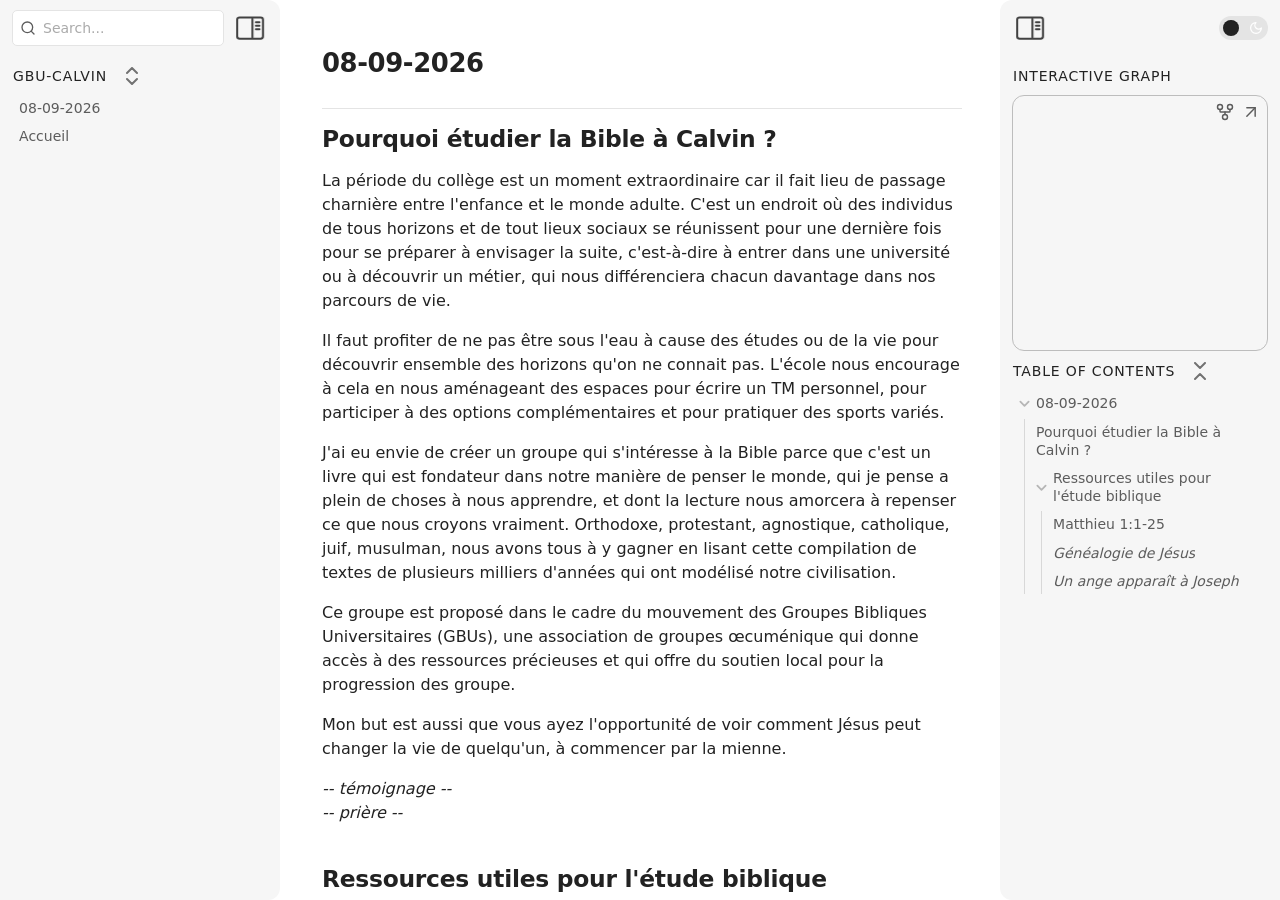
==== commit 90573962: "add note" ====
--- a/08-09-2026.html
+++ b/08-09-2026.html
@@ -8,11 +8,32 @@
 <meta property="og:type" content="website">
 <meta property="og:url" content="08-09-2026.html">
 <meta property="og:image" content="undefined">
-<meta charset="UTF-8"><meta property="og:site_name" content="gbu-calvin"><meta name="viewport" content="width=device-width, initial-scale=1.0, user-scalable=yes, minimum-scale=1.0, maximum-scale=5.0"><link rel="alternate" type="application/rss+xml" title="RSS Feed" href="site-lib/rss.xml"><script async="" id="webpage-script" src="site-lib/scripts/webpage.js" onload="this.onload=null;this.setAttribute(&quot;loaded&quot;, &quot;true&quot;)"></script><script async="" id="graph-wasm-script" src="site-lib/scripts/graph-wasm.js" onload="this.onload=null;this.setAttribute(&quot;loaded&quot;, &quot;true&quot;)"></script><script async="" id="graph-render-worker-script" src="site-lib/scripts/graph-render-worker.js" onload="this.onload=null;this.setAttribute(&quot;loaded&quot;, &quot;true&quot;)"></script><link rel="icon" href="site-lib/media/favicon.png"><link rel="preload" href="site-lib/styles/snippets.css" as="style" onload="this.onload=null;this.rel='stylesheet'"><noscript><link rel="stylesheet" href="site-lib/styles/snippets.css"></noscript><link rel="stylesheet" href="site-lib/styles/obsidian.css"><link rel="preload" href="site-lib/styles/global-variable-styles.css" as="style" onload="this.onload=null;this.rel='stylesheet'"><noscript><link rel="stylesheet" href="site-lib/styles/global-variable-styles.css"></noscript><link rel="preload" href="site-lib/styles/main-styles.css" as="style" onload="this.onload=null;this.rel='stylesheet'"><noscript><link rel="stylesheet" href="site-lib/styles/main-styles.css"></noscript><style>body{--line-width:40em;--line-width-adaptive:40em;--file-line-width:40em;--sidebar-width:min(20em, 80vw);--collapse-arrow-size:11px;--tree-vertical-spacing:1.3em;--sidebar-margin:12px}:root{background-color:#202124}.sidebar{height:100%;font-size:14px;z-index:10;min-width:calc(var(--sidebar-width) + var(--divider-width-hover));max-width:calc(var(--sidebar-width) + var(--divider-width-hover));position:relative;overflow:hidden;overflow:clip;transition:min-width ease-in-out,max-width ease-in-out;transition-duration:.2s;contain:size}#left-sidebar{left:0}#right-sidebar{right:0}.sidebar.is-collapsed{min-width:0;max-width:0}.sidebar.floating{position:absolute}.sidebar .leaf-content{height:100%;min-width:calc(var(--sidebar-width) - var(--divider-width-hover));top:0;padding:var(--sidebar-margin);padding-top:4em;line-height:var(--line-height-tight);background-color:var(--background-secondary);transition:background-color,border-right,border-left,box-shadow;transition-duration:var(--color-fade-speed);transition-timing-function:ease-in-out;position:absolute;display:flex;flex-direction:column}.sidebar:not(.is-collapsed) .leaf-content{min-width:calc(max(100%,var(--sidebar-width)) - 3px);max-width:calc(max(100%,var(--sidebar-width)) - 3px)}#left-sidebar-content{left:0;border-top-right-radius:var(--radius-l);border-bottom-right-radius:var(--radius-l)}#right-sidebar-content{right:0;border-top-left-radius:var(--radius-l);border-bottom-left-radius:var(--radius-l)}.sidebar #left-sidebar-content,.sidebar #right-sidebar-content{contain:none!important;container-type:normal!important;animation:none!important}.sidebar:has(.leaf-content:empty):has(.topbar-content:empty){display:none}.sidebar-topbar{height:calc(2.3em + 2 * var(--sidebar-margin));width:var(--sidebar-width);padding:var(--sidebar-margin);z-index:1;position:fixed;display:flex;align-items:center;transition:width ease-in-out;transition-duration:inherit}.sidebar.is-collapsed .sidebar-topbar{width:calc(2.3em + var(--sidebar-margin) * 2)}.sidebar .sidebar-topbar.is-collapsed{width:0}#left-sidebar .sidebar-topbar{left:0;flex-direction:row;border-top-right-radius:var(--radius-l)}#right-sidebar .sidebar-topbar{right:0;flex-direction:row-reverse;border-top-left-radius:var(--radius-l)}#left-sidebar .topbar-content{margin-right:calc(2.3em + var(--sidebar-margin));flex-direction:row}#right-sidebar .topbar-content{margin-left:calc(2.3em + var(--sidebar-margin));flex-direction:row-reverse}.topbar-content{overflow:hidden visible;overflow:clip visible;width:100%;height:100%;display:flex;align-items:center;transition:inherit}.sidebar.is-collapsed .topbar-content{width:0;transition:inherit}.clickable-icon.sidebar-collapse-icon{background-color:transparent;color:var(--icon-color-focused);padding:2px!important;margin:0!important;height:100%!important;width:2.3em!important;margin-inline:0.14em!important;position:absolute}#left-sidebar .clickable-icon.sidebar-collapse-icon{transform:rotateY(180deg);right:var(--sidebar-margin)}#right-sidebar .clickable-icon.sidebar-collapse-icon{transform:rotateY(180deg);left:var(--sidebar-margin)}.clickable-icon.sidebar-collapse-icon svg.svg-icon{width:100%;height:100%}.feature-title{margin-left:1px;text-transform:uppercase;letter-spacing:.06em;margin-top:.75em;margin-bottom:.75em}.feature-header{display:flex;align-items:center;padding-top:0;font-size:1em;padding-left:0}body.floating-sidebars .sidebar{position:absolute}body{transition:background-color var(--color-fade-speed) ease-in-out}#navbar:not(:empty){display:flex;align-items:center;justify-content:space-between;padding:.5em 1em;width:100%}#main{display:flex;flex-direction:column;height:100%;width:100%;align-items:stretch;justify-content:center}#main-horizontal{display:flex;flex-direction:row;flex-grow:1;width:100%;align-items:stretch;justify-content:center}#center-content{flex-basis:100%;max-width:100%;width:100%;height:100%;display:flex;flex-direction:column;align-items:center;transition:opacity .2s ease-in-out;contain:inline-size}.hide{opacity:0!important;transition:opacity .2s ease-in-out;pointer-events:none}#center-content>.obsidian-document{padding-left:2em;padding-right:1em;margin-bottom:0;width:100%;width:-webkit-fill-available;width:-moz-available;width:fill-available;transition:background-color var(--color-fade-speed) ease-in-out;border-top-right-radius:var(--window-radius,var(--radius-m));border-top-left-radius:var(--window-radius,var(--radius-m));overflow-x:hidden!important;overflow-y:auto!important;display:flex!important;flex-direction:column!important;align-items:center!important;contain:inline-size}body #center-content>.obsidian-document>.markdown-preview-sizer{padding-bottom:80vh;width:100%;max-width:var(--line-width);flex-basis:var(--line-width);transition:background-color var(--color-fade-speed) ease-in-out;contain:inline-size}#center-content>.obsidian-document>div{width:100%!important;transition:background-color var(--color-fade-speed) ease-in-out;contain:inline-size}#center-content>.obsidian-document:not([data-type=markdown]).embed{display:flex;padding:1em;height:100%;width:100%;align-items:center;justify-content:center}#center-content>.obsidian-document:not([data-type=markdown]).embed>*{max-width:100%;max-height:100%;object-fit:contain}:not(h1,h2,h3,h4,h5,h6,li):has(> :is(.math,table)){overflow-x:auto!important}#center-content>.obsidian-document:not([data-type=markdown]){overflow-x:auto;contain:content;padding:0;margin:0;height:100%}.obsidian-document[data-type=attachment]{display:flex;flex-direction:column;align-items:center;justify-content:center;height:100%;width:100%}.obsidian-document[data-type=attachment]>*{outline:0;border:none;box-shadow:none}.obsidian-document[data-type=attachment] :is(img){max-width:90%;max-height:90%;object-fit:contain}.obsidian-document[data-type=attachment]>:is(audio){width:100%;max-width:min(90%,var(--line-width))}.obsidian-document[data-type=attachment]>:is(embed,iframe,video){width:100%;height:100%;max-width:100%;max-height:100%;object-fit:contain}.canvas-wrapper>:is(.header,.footer){z-index:100;position:absolute;display:flex;justify-content:center;flex-direction:column;width:100%;align-items:center}.scroll-highlight{position:absolute;width:100%;height:100%;pointer-events:none;z-index:1000;background-color:hsla(var(--color-accent-hsl),.25);opacity:0;padding:1em;inset:50%;translate:-50% -50%;border-radius:var(--radius-s)}</style><script defer="">async function loadIncludes(){let e=document.querySelectorAll("link[itemprop='include']");for(const t of e){let e=t.getAttribute("href");try{let o="";if(e.startsWith("https:")||e.startsWith("http:")||"file:"!=window.location.protocol){const n=await fetch(e);if(!n.ok){console.log("Could not include file: "+e),t?.remove();continue}o=await n.text()}else{const t=document.getElementById(btoa(encodeURI(e)));if(t){const e=JSON.parse(decodeURI(atob(t.getAttribute("value")??"")));o=e?.data??""}}let n=document.createRange().createContextualFragment(o);t.before(n),t.remove(),console.log("Included text: "+o),console.log("Included file: "+e)}catch(o){t?.remove(),console.log("Could not include file: "+e,o);continue}}}document.addEventListener("DOMContentLoaded",(()=>{loadIncludes()}));let isFileProtocol="file:"==location.protocol;function waitLoadScripts(e,t){let o=e.map((e=>document.getElementById(e+"-script")));!function e(n){let l=o[n],c=n+1;l?(l&&"true"!=l.getAttribute("loaded")||n<o.length&&e(c),n<o.length&&l.addEventListener("load",(()=>e(c)))):n<o.length?e(c):t()}(0)}</script></head><body class="publish css-settings-manager styled-scrollbars show-inline-title show-ribbon is-focused"><script defer="">let theme=localStorage.getItem("theme")||(window.matchMedia("(prefers-color-scheme: dark)").matches?"dark":"light");"dark"==theme?(document.body.classList.add("theme-dark"),document.body.classList.remove("theme-light")):(document.body.classList.add("theme-light"),document.body.classList.remove("theme-dark")),window.innerWidth<480?document.body.classList.add("is-phone"):window.innerWidth<768?document.body.classList.add("is-tablet"):window.innerWidth<1024?document.body.classList.add("is-small-screen"):document.body.classList.add("is-large-screen")</script><div class="parsed-feature-container" style="display: contents;"><link itemprop="include" href="site-lib/html/custom-head-content-content.html"></div><div id="main"><div id="navbar"></div><div id="main-horizontal"><div id="left-content" class="leaf" style="--sidebar-width: var(--sidebar-width-left);"><div id="left-sidebar" class="sidebar"><div class="sidebar-handle"></div><div class="sidebar-topbar"><div class="topbar-content"><div id="search-container"><div id="search-wrapper"><input enterkeyhint="search" type="search" spellcheck="false" placeholder="Search..."><div aria-label="Clear search" id="search-clear-button"></div></div></div></div><div class="clickable-icon sidebar-collapse-icon"><svg xmlns="http://www.w3.org/2000/svg" width="100%" height="100%" viewBox="0 0 24 24" fill="none" stroke="currentColor" stroke-width="3" stroke-linecap="round" stroke-linejoin="round" class="svg-icon"><path d="M21 3H3C1.89543 3 1 3.89543 1 5V19C1 20.1046 1.89543 21 3 21H21C22.1046 21 23 20.1046 23 19V5C23 3.89543 22.1046 3 21 3Z"></path><path d="M10 4V20"></path><path d="M4 7H7"></path><path d="M4 10H7"></path><path d="M4 13H7"></path></svg></div></div><div class="sidebar-content-wrapper"><div id="left-sidebar-content" class="leaf-content"><link itemprop="include" href="site-lib/html/file-tree-content.html"></div></div><script defer="">let ls = document.querySelector("#left-sidebar"); ls.classList.toggle("is-collapsed", window.innerWidth < 768); ls.style.setProperty("--sidebar-width", localStorage.getItem("sidebar-left-width"));</script></div></div><div id="center-content" class="leaf"><div class="obsidian-document markdown-preview-view markdown-rendered node-insert-event is-readable-line-width allow-fold-headings allow-fold-lists show-indentation-guide show-properties" data-type="markdown"><style id="MJX-CHTML-styles"></style><div class="markdown-preview-sizer markdown-preview-section"><div class="header"><h1 class="page-title heading inline-title" id="08-09-2026_0">08-09-2026</h1><div class="data-bar"></div></div><div class="markdown-preview-pusher" style="width: 1px; height: 0.1px; margin-bottom: 0px;"></div><div class="el-h2"><h2 data-heading="Pourquoi étudier la Bible à Calvin ?" dir="auto" class="heading" id="Pourquoi_étudier_la_Bible_à_Calvin_?_0"><span class="heading-collapse-indicator collapse-indicator collapse-icon"><svg xmlns="http://www.w3.org/2000/svg" width="24" height="24" viewBox="0 0 24 24" fill="none" stroke="currentColor" stroke-width="2" stroke-linecap="round" stroke-linejoin="round" class="svg-icon right-triangle"><path d="M3 8L12 17L21 8"></path></svg></span>Pourquoi étudier la Bible à Calvin ?</h2></div><div class="el-p"><p dir="auto">La période du collège est un moment extraordinaire car il fait lieu de passage charnière entre l'enfance et le monde adulte. C'est un endroit où des individus de tous horizons et de tout lieux sociaux se réunissent pour une dernière fois pour se préparer à envisager la suite, c'est-à-dire à entrer dans une université ou à découvrir un métier, qui nous différenciera chacun davantage dans nos parcours de vie. </p></div><div class="el-p"><p dir="auto">Il faut profiter de ne pas être sous l'eau à cause des études ou de la vie pour découvrir ensemble des horizons qu'on ne connait pas. L'école nous encourage à cela en nous aménageant des espaces pour écrire un TM personnel, pour participer à des options complémentaires et pour pratiquer des sports variés.</p></div><div class="el-p"><p dir="auto">J'ai eu envie de créer un groupe qui s'intéresse à la Bible parce que c'est un livre qui est fondateur dans notre manière de penser le monde, qui je pense a plein de choses à nous apprendre, et dont la lecture nous amorcera à repenser ce que nous croyons vraiment. Orthodoxe, protestant, agnostique, catholique, juif, musulman, nous avons tous à y gagner en lisant cette compilation de textes de plusieurs milliers d'années qui ont modélisé notre civilisation. </p></div><div class="el-p"><p dir="auto">Ce groupe est proposé dans le cadre du mouvement des Groupes Bibliques Universitaires (GBUs), une association de groupes œcuménique qui donne accès à des ressources précieuses et qui offre du soutien local pour la progression des groupe. Il met entre autres à disposition une charte de fonctionnement de groupe, que j'aimerais parcourir avec vous : </p></div><div class="el-p"><p dir="auto">Mon but est aussi que vous ayez accès à ce que pensent les chrétiens, tels qu'ils sont dans leur foi, et que vous ayez l'opportunité de voir une vision différente du monde. Je tiens donc à être radical dans ma foi, c'est à dire à vivre mes convictions chrétiennes dans leur entièreté, parce que c'est ce qui est le plus intéressant pour nous tous. J'attends donc de votre côté que vous soyez radical dans vos croyances. Vous êtes en désaccord avec ce que dit Jésus, vous ne comprenez pas telle injustice décrite dans un passage étudié, dites-le !! Vous n'êtes pas d'accord avec ce que raconte une personne (surtout celle qui dirige le groupe), faites part de votre remarque ! Être radical ne veut pas dire être méchant, au contraire, c'est être honnête avec ce qu'on pense, et il n'y a rien de plus précieux que de passer du temps avec des gens honnêtes.</p></div><div class="el-h2"><h2 data-heading="Ressources utiles pour l'étude biblique" dir="auto" class="heading" id="Ressources_utiles_pour_l'étude_biblique_0"><span class="heading-collapse-indicator collapse-indicator collapse-icon"><svg xmlns="http://www.w3.org/2000/svg" width="24" height="24" viewBox="0 0 24 24" fill="none" stroke="currentColor" stroke-width="2" stroke-linecap="round" stroke-linejoin="round" class="svg-icon right-triangle"><path d="M3 8L12 17L21 8"></path></svg></span>Ressources utiles pour l'étude biblique</h2></div><div class="el-p"><p dir="auto">Pour lire la bible et la comprendre, il est parfois intéressant de faire des recherches ciblées sur des thèmes, des mots, ou des expressions particuliers. Par exemple, je me demande ce que raconte la bible sur le divorce, la mort ou encore la paix, et je ne sais pas où chercher parmi les 1000 et 1 pages que composent l'ancien et le nouveau testament.<br>
+<meta charset="UTF-8"><meta property="og:site_name" content="gbu-calvin"><meta name="viewport" content="width=device-width, initial-scale=1.0, user-scalable=yes, minimum-scale=1.0, maximum-scale=5.0"><link rel="alternate" type="application/rss+xml" title="RSS Feed" href="site-lib/rss.xml"><script async="" id="webpage-script" src="site-lib/scripts/webpage.js" onload="this.onload=null;this.setAttribute(&quot;loaded&quot;, &quot;true&quot;)"></script><script async="" id="graph-wasm-script" src="site-lib/scripts/graph-wasm.js" onload="this.onload=null;this.setAttribute(&quot;loaded&quot;, &quot;true&quot;)"></script><script async="" id="graph-render-worker-script" src="site-lib/scripts/graph-render-worker.js" onload="this.onload=null;this.setAttribute(&quot;loaded&quot;, &quot;true&quot;)"></script><link rel="icon" href="site-lib/media/favicon.png"><link rel="preload" href="site-lib/styles/snippets.css" as="style" onload="this.onload=null;this.rel='stylesheet'"><noscript><link rel="stylesheet" href="site-lib/styles/snippets.css"></noscript><link rel="stylesheet" href="site-lib/styles/obsidian.css"><link rel="preload" href="site-lib/styles/global-variable-styles.css" as="style" onload="this.onload=null;this.rel='stylesheet'"><noscript><link rel="stylesheet" href="site-lib/styles/global-variable-styles.css"></noscript><link rel="preload" href="site-lib/styles/main-styles.css" as="style" onload="this.onload=null;this.rel='stylesheet'"><noscript><link rel="stylesheet" href="site-lib/styles/main-styles.css"></noscript><style>body{--line-width:40em;--line-width-adaptive:40em;--file-line-width:40em;--sidebar-width:min(20em, 80vw);--collapse-arrow-size:11px;--tree-vertical-spacing:1.3em;--sidebar-margin:12px}:root{background-color:#202124}.sidebar{height:100%;font-size:14px;z-index:10;min-width:calc(var(--sidebar-width) + var(--divider-width-hover));max-width:calc(var(--sidebar-width) + var(--divider-width-hover));position:relative;overflow:hidden;overflow:clip;transition:min-width ease-in-out,max-width ease-in-out;transition-duration:.2s;contain:size}#left-sidebar{left:0}#right-sidebar{right:0}.sidebar.is-collapsed{min-width:0;max-width:0}.sidebar.floating{position:absolute}.sidebar .leaf-content{height:100%;min-width:calc(var(--sidebar-width) - var(--divider-width-hover));top:0;padding:var(--sidebar-margin);padding-top:4em;line-height:var(--line-height-tight);background-color:var(--background-secondary);transition:background-color,border-right,border-left,box-shadow;transition-duration:var(--color-fade-speed);transition-timing-function:ease-in-out;position:absolute;display:flex;flex-direction:column}.sidebar:not(.is-collapsed) .leaf-content{min-width:calc(max(100%,var(--sidebar-width)) - 3px);max-width:calc(max(100%,var(--sidebar-width)) - 3px)}#left-sidebar-content{left:0;border-top-right-radius:var(--radius-l);border-bottom-right-radius:var(--radius-l)}#right-sidebar-content{right:0;border-top-left-radius:var(--radius-l);border-bottom-left-radius:var(--radius-l)}.sidebar #left-sidebar-content,.sidebar #right-sidebar-content{contain:none!important;container-type:normal!important;animation:none!important}.sidebar:has(.leaf-content:empty):has(.topbar-content:empty){display:none}.sidebar-topbar{height:calc(2.3em + 2 * var(--sidebar-margin));width:var(--sidebar-width);padding:var(--sidebar-margin);z-index:1;position:fixed;display:flex;align-items:center;transition:width ease-in-out;transition-duration:inherit}.sidebar.is-collapsed .sidebar-topbar{width:calc(2.3em + var(--sidebar-margin) * 2)}.sidebar .sidebar-topbar.is-collapsed{width:0}#left-sidebar .sidebar-topbar{left:0;flex-direction:row;border-top-right-radius:var(--radius-l)}#right-sidebar .sidebar-topbar{right:0;flex-direction:row-reverse;border-top-left-radius:var(--radius-l)}#left-sidebar .topbar-content{margin-right:calc(2.3em + var(--sidebar-margin));flex-direction:row}#right-sidebar .topbar-content{margin-left:calc(2.3em + var(--sidebar-margin));flex-direction:row-reverse}.topbar-content{overflow:hidden visible;overflow:clip visible;width:100%;height:100%;display:flex;align-items:center;transition:inherit}.sidebar.is-collapsed .topbar-content{width:0;transition:inherit}.clickable-icon.sidebar-collapse-icon{background-color:transparent;color:var(--icon-color-focused);padding:2px!important;margin:0!important;height:100%!important;width:2.3em!important;margin-inline:0.14em!important;position:absolute}#left-sidebar .clickable-icon.sidebar-collapse-icon{transform:rotateY(180deg);right:var(--sidebar-margin)}#right-sidebar .clickable-icon.sidebar-collapse-icon{transform:rotateY(180deg);left:var(--sidebar-margin)}.clickable-icon.sidebar-collapse-icon svg.svg-icon{width:100%;height:100%}.feature-title{margin-left:1px;text-transform:uppercase;letter-spacing:.06em;margin-top:.75em;margin-bottom:.75em}.feature-header{display:flex;align-items:center;padding-top:0;font-size:1em;padding-left:0}body.floating-sidebars .sidebar{position:absolute}body{transition:background-color var(--color-fade-speed) ease-in-out}#navbar:not(:empty){display:flex;align-items:center;justify-content:space-between;padding:.5em 1em;width:100%}#main{display:flex;flex-direction:column;height:100%;width:100%;align-items:stretch;justify-content:center}#main-horizontal{display:flex;flex-direction:row;flex-grow:1;width:100%;align-items:stretch;justify-content:center}#center-content{flex-basis:100%;max-width:100%;width:100%;height:100%;display:flex;flex-direction:column;align-items:center;transition:opacity .2s ease-in-out;contain:inline-size}.hide{opacity:0!important;transition:opacity .2s ease-in-out;pointer-events:none}#center-content>.obsidian-document{padding-left:2em;padding-right:1em;margin-bottom:0;width:100%;width:-webkit-fill-available;width:-moz-available;width:fill-available;transition:background-color var(--color-fade-speed) ease-in-out;border-top-right-radius:var(--window-radius,var(--radius-m));border-top-left-radius:var(--window-radius,var(--radius-m));overflow-x:hidden!important;overflow-y:auto!important;display:flex!important;flex-direction:column!important;align-items:center!important;contain:inline-size}body #center-content>.obsidian-document>.markdown-preview-sizer{padding-bottom:80vh;width:100%;max-width:var(--line-width);flex-basis:var(--line-width);transition:background-color var(--color-fade-speed) ease-in-out;contain:inline-size}#center-content>.obsidian-document>div{width:100%!important;transition:background-color var(--color-fade-speed) ease-in-out;contain:inline-size}#center-content>.obsidian-document:not([data-type=markdown]).embed{display:flex;padding:1em;height:100%;width:100%;align-items:center;justify-content:center}#center-content>.obsidian-document:not([data-type=markdown]).embed>*{max-width:100%;max-height:100%;object-fit:contain}:not(h1,h2,h3,h4,h5,h6,li):has(> :is(.math,table)){overflow-x:auto!important}#center-content>.obsidian-document:not([data-type=markdown]){overflow-x:auto;contain:content;padding:0;margin:0;height:100%}.obsidian-document[data-type=attachment]{display:flex;flex-direction:column;align-items:center;justify-content:center;height:100%;width:100%}.obsidian-document[data-type=attachment]>*{outline:0;border:none;box-shadow:none}.obsidian-document[data-type=attachment] :is(img){max-width:90%;max-height:90%;object-fit:contain}.obsidian-document[data-type=attachment]>:is(audio){width:100%;max-width:min(90%,var(--line-width))}.obsidian-document[data-type=attachment]>:is(embed,iframe,video){width:100%;height:100%;max-width:100%;max-height:100%;object-fit:contain}.canvas-wrapper>:is(.header,.footer){z-index:100;position:absolute;display:flex;justify-content:center;flex-direction:column;width:100%;align-items:center}.scroll-highlight{position:absolute;width:100%;height:100%;pointer-events:none;z-index:1000;background-color:hsla(var(--color-accent-hsl),.25);opacity:0;padding:1em;inset:50%;translate:-50% -50%;border-radius:var(--radius-s)}</style><script defer="">async function loadIncludes(){let e=document.querySelectorAll("link[itemprop='include']");for(const t of e){let e=t.getAttribute("href");try{let o="";if(e.startsWith("https:")||e.startsWith("http:")||"file:"!=window.location.protocol){const n=await fetch(e);if(!n.ok){console.log("Could not include file: "+e),t?.remove();continue}o=await n.text()}else{const t=document.getElementById(btoa(encodeURI(e)));if(t){const e=JSON.parse(decodeURI(atob(t.getAttribute("value")??"")));o=e?.data??""}}let n=document.createRange().createContextualFragment(o);t.before(n),t.remove(),console.log("Included text: "+o),console.log("Included file: "+e)}catch(o){t?.remove(),console.log("Could not include file: "+e,o);continue}}}document.addEventListener("DOMContentLoaded",(()=>{loadIncludes()}));let isFileProtocol="file:"==location.protocol;function waitLoadScripts(e,t){let o=e.map((e=>document.getElementById(e+"-script")));!function e(n){let l=o[n],c=n+1;l?(l&&"true"!=l.getAttribute("loaded")||n<o.length&&e(c),n<o.length&&l.addEventListener("load",(()=>e(c)))):n<o.length?e(c):t()}(0)}</script></head><body class="publish css-settings-manager styled-scrollbars show-inline-title show-ribbon is-focused"><script defer="">let theme=localStorage.getItem("theme")||(window.matchMedia("(prefers-color-scheme: dark)").matches?"dark":"light");"dark"==theme?(document.body.classList.add("theme-dark"),document.body.classList.remove("theme-light")):(document.body.classList.add("theme-light"),document.body.classList.remove("theme-dark")),window.innerWidth<480?document.body.classList.add("is-phone"):window.innerWidth<768?document.body.classList.add("is-tablet"):window.innerWidth<1024?document.body.classList.add("is-small-screen"):document.body.classList.add("is-large-screen")</script><div class="parsed-feature-container" style="display: contents;"><link itemprop="include" href="site-lib/html/custom-head-content-content.html"></div><div id="main"><div id="navbar"></div><div id="main-horizontal"><div id="left-content" class="leaf" style="--sidebar-width: var(--sidebar-width-left);"><div id="left-sidebar" class="sidebar"><div class="sidebar-handle"></div><div class="sidebar-topbar"><div class="topbar-content"><div id="search-container"><div id="search-wrapper"><input enterkeyhint="search" type="search" spellcheck="false" placeholder="Search..."><div aria-label="Clear search" id="search-clear-button"></div></div></div></div><div class="clickable-icon sidebar-collapse-icon"><svg xmlns="http://www.w3.org/2000/svg" width="100%" height="100%" viewBox="0 0 24 24" fill="none" stroke="currentColor" stroke-width="3" stroke-linecap="round" stroke-linejoin="round" class="svg-icon"><path d="M21 3H3C1.89543 3 1 3.89543 1 5V19C1 20.1046 1.89543 21 3 21H21C22.1046 21 23 20.1046 23 19V5C23 3.89543 22.1046 3 21 3Z"></path><path d="M10 4V20"></path><path d="M4 7H7"></path><path d="M4 10H7"></path><path d="M4 13H7"></path></svg></div></div><div class="sidebar-content-wrapper"><div id="left-sidebar-content" class="leaf-content"><link itemprop="include" href="site-lib/html/file-tree-content.html"></div></div><script defer="">let ls = document.querySelector("#left-sidebar"); ls.classList.toggle("is-collapsed", window.innerWidth < 768); ls.style.setProperty("--sidebar-width", localStorage.getItem("sidebar-left-width"));</script></div></div><div id="center-content" class="leaf"><div class="obsidian-document markdown-preview-view markdown-rendered node-insert-event is-readable-line-width allow-fold-headings allow-fold-lists show-indentation-guide show-properties" data-type="markdown"><style id="MJX-CHTML-styles"></style><div class="markdown-preview-sizer markdown-preview-section"><div class="header"><h1 class="page-title heading inline-title" id="08-09-2026_0">08-09-2026</h1><div class="data-bar"></div></div><div class="markdown-preview-pusher" style="width: 1px; height: 0.1px; margin-bottom: 0px;"></div><div class="el-h2"><h2 data-heading="Pourquoi étudier la Bible à Calvin ?" dir="auto" class="heading" id="Pourquoi_étudier_la_Bible_à_Calvin_?_0"><span class="heading-collapse-indicator collapse-indicator collapse-icon"><svg xmlns="http://www.w3.org/2000/svg" width="24" height="24" viewBox="0 0 24 24" fill="none" stroke="currentColor" stroke-width="2" stroke-linecap="round" stroke-linejoin="round" class="svg-icon right-triangle"><path d="M3 8L12 17L21 8"></path></svg></span>Pourquoi étudier la Bible à Calvin ?</h2></div><div class="el-p"><p dir="auto">La période du collège est un moment extraordinaire car il fait lieu de passage charnière entre l'enfance et le monde adulte. C'est un endroit où des individus de tous horizons et de tout lieux sociaux se réunissent pour une dernière fois pour se préparer à envisager la suite, c'est-à-dire à entrer dans une université ou à découvrir un métier, qui nous différenciera chacun davantage dans nos parcours de vie. </p></div><div class="el-p"><p dir="auto">Il faut profiter de ne pas être sous l'eau à cause des études ou de la vie pour découvrir ensemble des horizons qu'on ne connait pas. L'école nous encourage à cela en nous aménageant des espaces pour écrire un TM personnel, pour participer à des options complémentaires et pour pratiquer des sports variés.</p></div><div class="el-p"><p dir="auto">J'ai eu envie de créer un groupe qui s'intéresse à la Bible parce que c'est un livre qui est fondateur dans notre manière de penser le monde, qui je pense a plein de choses à nous apprendre, et dont la lecture nous amorcera à repenser ce que nous croyons vraiment. Orthodoxe, protestant, agnostique, catholique, juif, musulman, nous avons tous à y gagner en lisant cette compilation de textes de plusieurs milliers d'années qui ont modélisé notre civilisation. </p></div><div class="el-p"><p dir="auto">Ce groupe est proposé dans le cadre du mouvement des Groupes Bibliques Universitaires (GBUs), une association de groupes œcuménique qui donne accès à des ressources précieuses et qui offre du soutien local pour la progression des groupe.</p></div><div class="el-p"><p dir="auto">Mon but est aussi que vous ayez l'opportunité de voir comment Jésus peut changer la vie de quelqu'un, à commencer par la mienne.</p></div><div class="el-p"><p dir="auto"><em>-- témoignage --</em><br>
+<em>-- prière --</em></p></div><div class="el-h2"><h2 data-heading="Ressources utiles pour l'étude biblique" dir="auto" class="heading" id="Ressources_utiles_pour_l'étude_biblique_0"><span class="heading-collapse-indicator collapse-indicator collapse-icon"><svg xmlns="http://www.w3.org/2000/svg" width="24" height="24" viewBox="0 0 24 24" fill="none" stroke="currentColor" stroke-width="2" stroke-linecap="round" stroke-linejoin="round" class="svg-icon right-triangle"><path d="M3 8L12 17L21 8"></path></svg></span>Ressources utiles pour l'étude biblique</h2></div><div class="el-p"><p dir="auto">Pour lire la bible et la comprendre, il est parfois intéressant de faire des recherches ciblées sur des thèmes, des mots, ou des expressions particuliers. Par exemple, je me demande ce que raconte la bible sur le divorce, la mort ou encore la paix, et je ne sais pas où chercher parmi les 1000 et 1 pages que composent l'ancien et le nouveau testament.<br>
 Heureusement pour nous, il existe des ressources gratuite qui vous prémâchent une très grosse partie du boulot. </p></div><div class="el-ul"><ul class="has-list-bullet">
 <li data-line="0" dir="auto"><span class="list-bullet"></span>E-Sword (<a data-tooltip-position="top" aria-label="http://www.e-sword.net" rel="noopener nofollow" class="external-link is-unresolved" href="http://www.e-sword.net" target="_self">www.e-sword.net</a>) est un outil numérique très pratique pour faire des recherches avancées, comparer des textes ou pour ceux qui ont OS Grec ou qui parlent Hebreux d'accéder au texte original (et pour ceux qui ne pratiquent pas ces langues d'en avoir le sens complet mot pour mot).</li>
 <li data-line="1" dir="auto"><span class="list-bullet"></span>CroixSens (<a data-tooltip-position="top" aria-label="http://www.croixsens.net" rel="noopener nofollow" class="external-link is-unresolved" href="http://www.croixsens.net" target="_self">www.croixsens.net</a>) est un site ressource qui présente de nombreux thèmes étudiés avec soin. C'est assez utile d'y jeter un coup d'œil pour découvrir des problématiques qu'on ne rencontre pas souvent dans le monde chrétien.</li>
-</ul></div><div class="el-hr"><hr></div><div class="el-h4"><h4 data-heading="Matthieu 1:1-25" dir="auto" class="heading" id="Matthieu_11-25_0"><span class="heading-collapse-indicator collapse-indicator collapse-icon"><svg xmlns="http://www.w3.org/2000/svg" width="24" height="24" viewBox="0 0 24 24" fill="none" stroke="currentColor" stroke-width="2" stroke-linecap="round" stroke-linejoin="round" class="svg-icon right-triangle"><path d="M3 8L12 17L21 8"></path></svg></span>Matthieu 1:1-25</h4></div><div class="el-h5"><h5 data-heading="*Généalogie de Jésus*" dir="auto" class="heading" id="*Généalogie_de_Jésus*_0"><span class="heading-collapse-indicator collapse-indicator collapse-icon"><svg xmlns="http://www.w3.org/2000/svg" width="24" height="24" viewBox="0 0 24 24" fill="none" stroke="currentColor" stroke-width="2" stroke-linecap="round" stroke-linejoin="round" class="svg-icon right-triangle"><path d="M3 8L12 17L21 8"></path></svg></span><em>Généalogie de Jésus</em></h5></div><div class="el-p"><p dir="auto">&nbsp;&nbsp; <sup><b>1</b></sup> Généalogie de Jésus Christ, fils de David, fils d'Abraham. &nbsp;<sup><b>2</b></sup> Abraham engendra Isaac; Isaac engendra Jacob; Jacob engendra Juda et ses frères; &nbsp;<sup><b>3</b></sup> Juda engendra de Thamar Pharès et Zara; Pharès engendra Esrom; Esrom engendra Aram; &nbsp;<sup><b>4</b></sup> Aram engendra Aminadab; Aminadab engendra Naasson; Naasson engendra Salmon; &nbsp;<sup><b>5</b></sup> Salmon engendra Boaz de Rahab; Boaz engendra Obed de Ruth; &nbsp;<sup><b>6</b></sup> Obed engendra Isaï; Isaï engendra David. Le roi David engendra Salomon de la femme d'Urie; &nbsp;<sup><b>7</b></sup> Salomon engendra Roboam; Roboam engendra Abia; Abia engendra Asa; &nbsp;<sup><b>8</b></sup> Asa engendra Josaphat; Josaphat engendra Joram; Joram engendra Ozias; &nbsp;<sup><b>9</b></sup> Ozias engendra Joatham; Joatham engendra Achaz; Achaz engendra Ézéchias; &nbsp;<sup><b>10</b></sup> Ézéchias engendra Manassé; Manassé engendra Amon; Amon engendra Josias; &nbsp;<sup><b>11</b></sup> Josias engendra Jéchonias et ses frères, au temps de la déportation à Babylone. &nbsp;<sup><b>12</b></sup> Après la déportation à Babylone, Jéchonias engendra Salathiel; Salathiel engendra Zorobabel; &nbsp;<sup><b>13</b></sup> Zorobabel engendra Abiud; Abiud engendra Éliakim; Éliakim engendra Azor; &nbsp;<sup><b>14</b></sup> Azor engendra Sadok; Sadok engendra Achim; Achim engendra Éliud; &nbsp;<sup><b>15</b></sup> Éliud engendra Éléazar; Éléazar engendra Matthan; Matthan engendra Jacob; &nbsp;<sup><b>16</b></sup> Jacob engendra Joseph, l'époux de Marie, de laquelle est né Jésus, qui est appelé Christ. &nbsp;<sup><b>17</b></sup> Il y a donc en tout quatorze générations depuis Abraham jusqu'à David, quatorze générations depuis David jusqu'à la déportation à Babylone, et quatorze générations depuis la déportation à Babylone jusqu'au Christ. &nbsp;</p></div><div class="el-h5"><h5 data-heading="*Un ange apparaît à Joseph*" dir="auto" class="heading" id="*Un_ange_apparaît_à_Joseph*_0"><span class="heading-collapse-indicator collapse-indicator collapse-icon"><svg xmlns="http://www.w3.org/2000/svg" width="24" height="24" viewBox="0 0 24 24" fill="none" stroke="currentColor" stroke-width="2" stroke-linecap="round" stroke-linejoin="round" class="svg-icon right-triangle"><path d="M3 8L12 17L21 8"></path></svg></span><em>Un ange apparaît à Joseph</em></h5></div><div class="el-p"><p dir="auto">&nbsp;&nbsp; <sup><b>18</b></sup> Voici de quelle manière arriva la naissance de Jésus Christ. Marie, sa mère, ayant été fiancée à Joseph, se trouva enceinte, par la vertu du Saint Esprit, avant qu'ils eussent habité ensemble. &nbsp;<sup><b>19</b></sup> Joseph, son époux, qui était un homme de bien et qui ne voulait pas la diffamer, se proposa de rompre secrètement avec elle. &nbsp;<sup><b>20</b></sup> Comme il y pensait, voici, un ange du Seigneur lui apparut en songe, et dit: Joseph, fils de David, ne crains pas de prendre avec toi Marie, ta femme, car l'enfant qu'elle a conçu vient du Saint Esprit; &nbsp;<sup><b>21</b></sup> elle enfantera un fils, et tu lui donneras le nom de Jésus; c'est lui qui sauvera son peuple de ses péchés. &nbsp;<sup><b>22</b></sup> Tout cela arriva afin que s'accomplît ce que le Seigneur avait annoncé par le prophète: &nbsp;<sup><b>23</b></sup> Voici, la vierge sera enceinte, elle enfantera un fils, et on lui donnera le nom d'Emmanuel, ce qui signifie Dieu avec nous. &nbsp;<sup><b>24</b></sup> Joseph s'étant réveillé fit ce que l'ange du Seigneur lui avait ordonné, et il prit sa femme avec lui. &nbsp;<sup><b>25</b></sup> Mais il ne la connut point jusqu'à ce qu'elle eût enfanté un fils, auquel il donna le nom de Jésus.</p></div><div class="footer"><div class="data-bar"></div></div></div></div></div><div id="right-content" class="leaf" style="--sidebar-width: var(--sidebar-width-right);"><div id="right-sidebar" class="sidebar"><div class="sidebar-handle"></div><div class="sidebar-topbar"><div class="topbar-content"><label class="theme-toggle-container" for="theme-toggle-input" id=""><input class="theme-toggle-input" type="checkbox" id="theme-toggle-input"><div class="toggle-background"></div></label></div><div class="clickable-icon sidebar-collapse-icon"><svg xmlns="http://www.w3.org/2000/svg" width="100%" height="100%" viewBox="0 0 24 24" fill="none" stroke="currentColor" stroke-width="3" stroke-linecap="round" stroke-linejoin="round" class="svg-icon"><path d="M21 3H3C1.89543 3 1 3.89543 1 5V19C1 20.1046 1.89543 21 3 21H21C22.1046 21 23 20.1046 23 19V5C23 3.89543 22.1046 3 21 3Z"></path><path d="M10 4V20"></path><path d="M4 7H7"></path><path d="M4 10H7"></path><path d="M4 13H7"></path></svg></div></div><div class="sidebar-content-wrapper"><div id="right-sidebar-content" class="leaf-content"><div class="graph-view-wrapper"><div class="feature-header"><div class="feature-title">Interactive Graph</div></div><div class="graph-view-placeholder">
+<li data-line="2" dir="auto"><span class="list-bullet"></span>Posséder une Bible d'étude (<a data-tooltip-position="top" aria-label="https://www.google.com/search?q=la+bible+avec+notes+d%27%C3%A9tude+vie+nouvelle%2C+segond+21" rel="noopener nofollow" class="external-link is-unresolved" href="https://www.google.com/search?q=la+bible+avec+notes+d%27%C3%A9tude+vie+nouvelle%2C+segond+21" target="_self">vie nouvelle, s21</a>) est un outil très utile pour étudier les textes bibliques. Elle contient des références croisées, des commentaires et des cartes qui peuvent s'avérer utiles dans une seconde lecture d'un passage.</li>
+</ul></div><div class="el-hr"><hr></div><div class="el-h4"><h4 data-heading="Matthieu 1:1-25" dir="auto" class="heading" id="Matthieu_11-25_0"><span class="heading-collapse-indicator collapse-indicator collapse-icon"><svg xmlns="http://www.w3.org/2000/svg" width="24" height="24" viewBox="0 0 24 24" fill="none" stroke="currentColor" stroke-width="2" stroke-linecap="round" stroke-linejoin="round" class="svg-icon right-triangle"><path d="M3 8L12 17L21 8"></path></svg></span>Matthieu 1:1-25</h4></div><div class="el-h5"><h5 data-heading="*Généalogie de Jésus*" dir="auto" class="heading" id="*Généalogie_de_Jésus*_0"><span class="heading-collapse-indicator collapse-indicator collapse-icon"><svg xmlns="http://www.w3.org/2000/svg" width="24" height="24" viewBox="0 0 24 24" fill="none" stroke="currentColor" stroke-width="2" stroke-linecap="round" stroke-linejoin="round" class="svg-icon right-triangle"><path d="M3 8L12 17L21 8"></path></svg></span><em>Généalogie de Jésus</em></h5></div><div class="el-p"><p dir="auto">&nbsp;&nbsp; <sup><b>1</b></sup> Généalogie de Jésus Christ, fils de David, fils d'Abraham. &nbsp;<sup><b>2</b></sup> Abraham engendra Isaac; Isaac engendra Jacob; Jacob engendra Juda et ses frères; &nbsp;<sup><b>3</b></sup> Juda engendra de Thamar Pharès et Zara; Pharès engendra Esrom; Esrom engendra Aram; &nbsp;<sup><b>4</b></sup> Aram engendra Aminadab; Aminadab engendra Naasson; Naasson engendra Salmon; &nbsp;<sup><b>5</b></sup> Salmon engendra Boaz de Rahab; Boaz engendra Obed de Ruth; &nbsp;<sup><b>6</b></sup> Obed engendra Isaï; Isaï engendra David. Le roi David engendra Salomon de la femme d'Urie; &nbsp;<sup><b>7</b></sup> Salomon engendra Roboam; Roboam engendra Abia; Abia engendra Asa; &nbsp;<sup><b>8</b></sup> Asa engendra Josaphat; Josaphat engendra Joram; Joram engendra Ozias; &nbsp;<sup><b>9</b></sup> Ozias engendra Joatham; Joatham engendra Achaz; Achaz engendra Ézéchias; &nbsp;<sup><b>10</b></sup> Ézéchias engendra Manassé; Manassé engendra Amon; Amon engendra Josias; &nbsp;<sup><b>11</b></sup> Josias engendra Jéchonias et ses frères, au temps de la déportation à Babylone. &nbsp;<sup><b>12</b></sup> Après la déportation à Babylone, Jéchonias engendra Salathiel; Salathiel engendra Zorobabel; &nbsp;<sup><b>13</b></sup> Zorobabel engendra Abiud; Abiud engendra Éliakim; Éliakim engendra Azor; &nbsp;<sup><b>14</b></sup> Azor engendra Sadok; Sadok engendra Achim; Achim engendra Éliud; &nbsp;<sup><b>15</b></sup> Éliud engendra Éléazar; Éléazar engendra Matthan; Matthan engendra Jacob; &nbsp;<sup><b>16</b></sup> Jacob engendra Joseph, l'époux de Marie, de laquelle est né Jésus, qui est appelé Christ. &nbsp;<sup><b>17</b></sup> Il y a donc en tout quatorze générations depuis Abraham jusqu'à David, quatorze générations depuis David jusqu'à la déportation à Babylone, et quatorze générations depuis la déportation à Babylone jusqu'au Christ. &nbsp;</p></div><div class="el-h5"><h5 data-heading="*Un ange apparaît à Joseph*" dir="auto" class="heading" id="*Un_ange_apparaît_à_Joseph*_0"><span class="heading-collapse-indicator collapse-indicator collapse-icon"><svg xmlns="http://www.w3.org/2000/svg" width="24" height="24" viewBox="0 0 24 24" fill="none" stroke="currentColor" stroke-width="2" stroke-linecap="round" stroke-linejoin="round" class="svg-icon right-triangle"><path d="M3 8L12 17L21 8"></path></svg></span><em>Un ange apparaît à Joseph</em></h5></div><div class="el-p"><p dir="auto">&nbsp;&nbsp; <sup><b>18</b></sup> Voici de quelle manière arriva la naissance de Jésus Christ. Marie, sa mère, ayant été fiancée à Joseph, se trouva enceinte, par la vertu du Saint Esprit, avant qu'ils eussent habité ensemble. &nbsp;<sup><b>19</b></sup> Joseph, son époux, qui était un homme de bien et qui ne voulait pas la diffamer, se proposa de rompre secrètement avec elle. &nbsp;<sup><b>20</b></sup> Comme il y pensait, voici, un ange du Seigneur lui apparut en songe, et dit: Joseph, fils de David, ne crains pas de prendre avec toi Marie, ta femme, car l'enfant qu'elle a conçu vient du Saint Esprit; &nbsp;<sup><b>21</b></sup> elle enfantera un fils, et tu lui donneras le nom de Jésus; c'est lui qui sauvera son peuple de ses péchés. &nbsp;<sup><b>22</b></sup> Tout cela arriva afin que s'accomplît ce que le Seigneur avait annoncé par le prophète: &nbsp;<sup><b>23</b></sup> Voici, la vierge sera enceinte, elle enfantera un fils, et on lui donnera le nom d'Emmanuel, ce qui signifie Dieu avec nous. &nbsp;<sup><b>24</b></sup> Joseph s'étant réveillé fit ce que l'ange du Seigneur lui avait ordonné, et il prit sa femme avec lui. &nbsp;<sup><b>25</b></sup> Mais il ne la connut point jusqu'à ce qu'elle eût enfanté un fils, auquel il donna le nom de Jésus.</p></div><div class="el-hr"><hr></div><div class="el-p"><p dir="auto">L'évangile de Matthieu est le premier livre du nouveau testament.<br>
+Prendre la table des matières.</p></div><div class="el-ul"><ul class="has-list-bullet">
+<li data-line="0" dir="auto"><span class="list-bullet"></span>Pourquoi la Bible est divisée en deux parties ? - Faire une rapide présentation de la Bible : pentateuque, livres historiques, livres poétiques, livres des prophètes, évangiles (temps romain), expansion de la nouvelle, lettres de Paul, apocalypse.</li>
+<li data-line="1" dir="auto"><span class="list-bullet"></span>Évangiles, pourquoi il y en a-t-il quatre ? </li>
+<li data-line="2" dir="auto"><span class="list-bullet"></span>Pourquoi Matthieu est étudié en premier ? C'est une forme de documentaire, et son but est de prouver que Jésus est le Messie.<br>
+Lire le premier chapitre de Matthieu</li>
+<li data-line="4" dir="auto"><span class="list-bullet"></span>Ressenti après lecture, en particulier à propos de l'arbre généalogique.</li>
+<li data-line="5" dir="auto"><span class="list-bullet"></span>Demander de relire attentivement l'arbre généalogique, et relever les noms qu'ils connaissent. Peuvent-ils résumer en grands termes l'histoire ? Peuvent-ils le situer dans la table des matières globalement ? (Parler d'Adam et Eve, Noé, Abraham, Isaac et Jacob. Situer Judas à Rahab, David, Salomon)</li>
+<li data-line="6" dir="auto"><span class="list-bullet"></span>S'interroger sur la nature de ces personnes (le grand roi David, prostituée (Rahab), mère des nations (Ève), SDF (Ruth), Judas (Violé sa fille), Abraham + Sarah (père de tous le juifs)) =&gt; Jésus est issu à la fois d'une généalogie de pêcheurs, de nobles, il est donc tout à fait humain et moderne dans sa situation.<br>
+Expliquer ce qu'il se passe avec Marie.</li>
+<li data-line="8" dir="auto"><span class="list-bullet"></span>Fiançails de Marie + Joseph, liés par la vie, mais ne peuvent pas encore coucher ensemble (sinon marie est lapidée)</li>
+<li data-line="9" dir="auto"><span class="list-bullet"></span>Marie reçoit du saint esprit un fils. (Acte extraordinaire, mais qu'il va être difficile à justifier)</li>
+<li data-line="10" dir="auto"><span class="list-bullet"></span>Discuter des conséquences de la généalogie de Jésus et de sa manière d'être né dans son enfance vis à vis de ses camarades.</li>
+<li data-line="11" dir="auto"><span class="list-bullet"></span>Joseph ne veut pas déshonorer sa femme, il garde le secret mais rompt avec elle en secret.</li>
+<li data-line="12" dir="auto"><span class="list-bullet"></span>Un ange (messager) vient expliquer les faits à Joseph, Joseph accepte d'être le père de l'enfant qui a le nom Dieu au milieu de Nous (Lire Esaïe 7:14, situer le prophète dans la Bible, en quoi dire que c'est extraordinaire. =&gt; La prophétie certifie la volonté de Dieu que cet acte ait lieu, plusieurs milliers d'années en arrière)<br>
+Dégager l'enjeu du passage pour Matthieu :</li>
+<li data-line="14" dir="auto"><span class="list-bullet"></span>Jésus est né de l'homme sans pour autant en avoir le pécher (remarque de la généalogie de Joseph). Il en ressent donc les souffrances et les malheurs (il est vulnérable, pas un surhomme). Il est cependant certifié comme le messie.<br>
+En quoi ce passage est important pour un chrétien :</li>
+<li data-line="16" dir="auto"><span class="list-bullet"></span>Faire confiance à Dieu (courage de Joseph qui prend un risque énorme en gardant Marie comme femme sans tout comprendre, va à l'encontre des idées du monde pour garder sa femme =&gt; Dieu veut absolument qu'ils restent ensembles.)</li>
+</ul></div><div class="footer"><div class="data-bar"></div></div></div></div></div><div id="right-content" class="leaf" style="--sidebar-width: var(--sidebar-width-right);"><div id="right-sidebar" class="sidebar"><div class="sidebar-handle"></div><div class="sidebar-topbar"><div class="topbar-content"><label class="theme-toggle-container" for="theme-toggle-input" id=""><input class="theme-toggle-input" type="checkbox" id="theme-toggle-input"><div class="toggle-background"></div></label></div><div class="clickable-icon sidebar-collapse-icon"><svg xmlns="http://www.w3.org/2000/svg" width="100%" height="100%" viewBox="0 0 24 24" fill="none" stroke="currentColor" stroke-width="3" stroke-linecap="round" stroke-linejoin="round" class="svg-icon"><path d="M21 3H3C1.89543 3 1 3.89543 1 5V19C1 20.1046 1.89543 21 3 21H21C22.1046 21 23 20.1046 23 19V5C23 3.89543 22.1046 3 21 3Z"></path><path d="M10 4V20"></path><path d="M4 7H7"></path><path d="M4 10H7"></path><path d="M4 13H7"></path></svg></div></div><div class="sidebar-content-wrapper"><div id="right-sidebar-content" class="leaf-content"><div class="graph-view-wrapper"><div class="feature-header"><div class="feature-title">Interactive Graph</div></div><div class="graph-view-placeholder">
 		<div class="graph-view-container">
 			<div class="graph-icon graph-expand" role="button" aria-label="Expand" data-tooltip-position="top"><svg xmlns="http://www.w3.org/2000/svg" width="24" height="24" viewBox="0 0 24 24" fill="none" stroke="currentColor" stroke-width="2" stroke-linecap="round" stroke-linejoin="round" class="svg-icon"><line x1="7" y1="17" x2="17" y2="7"></line><polyline points="7 7 17 7 17 17"></polyline></svg></div>
 			<div class="graph-icon graph-global" role="button" aria-label="Global Graph" data-tooltip-position="top"><svg xmlns="http://www.w3.org/2000/svg" width="24" height="24" viewBox="0 0 24 24" fill="none" stroke="currentColor" stroke-width="2" stroke-linecap="round" stroke-linejoin="round" class="svg-icon lucide-git-fork"><circle cx="12" cy="18" r="3"></circle><circle cx="6" cy="6" r="3"></circle><circle cx="18" cy="6" r="3"></circle><path d="M18 9v2c0 .6-.4 1-1 1H7c-.6 0-1-.4-1-1V9"></path><path d="M12 12v3"></path></svg></div>
--- a/site-lib/styles/global-variable-styles.css
+++ b/site-lib/styles/global-variable-styles.css
@@ -1 +1 @@
-:root body{--line-width:min(40em, calc(100vw - 2em));--line-width-adaptive:min(40em, calc(100vw - 2em));--file-line-width:min(40em, calc(100vw - 2em));--sidebar-width-right:min(20em, 80vw);--sidebar-width-left:min(20em, 80vw)}body{--zoom-factor:1!important;--font-text-size:16px!important;--indent-size:4!important;--font-text-override:'Sitka Text'!important;--font-print-override:'Sitka Text'}+:root body{--line-width:min(40em, calc(100vw - 2em));--line-width-adaptive:min(40em, calc(100vw - 2em));--file-line-width:min(40em, calc(100vw - 2em));--sidebar-width-right:min(20em, 80vw);--sidebar-width-left:min(20em, 80vw)}body{--zoom-factor:1!important;--font-text-override:'Sitka Text'!important;--font-print-override:'Sitka Text'!important;--font-text-size:16px!important;--indent-size:4}
--- a/site-lib/styles/global-variable-styles.css
+++ b/site-lib/styles/global-variable-styles.css
@@ -1 +1 @@
-:root body{--line-width:min(40em, calc(100vw - 2em));--line-width-adaptive:min(40em, calc(100vw - 2em));--file-line-width:min(40em, calc(100vw - 2em));--sidebar-width-right:min(20em, 80vw);--sidebar-width-left:min(20em, 80vw)}body{--zoom-factor:1!important;--font-text-size:16px!important;--indent-size:4!important;--font-text-override:'Sitka Text'!important;--font-print-override:'Sitka Text'}+:root body{--line-width:min(40em, calc(100vw - 2em));--line-width-adaptive:min(40em, calc(100vw - 2em));--file-line-width:min(40em, calc(100vw - 2em));--sidebar-width-right:min(20em, 80vw);--sidebar-width-left:min(20em, 80vw)}body{--zoom-factor:1!important;--font-text-override:'Sitka Text'!important;--font-print-override:'Sitka Text'!important;--font-text-size:16px!important;--indent-size:4}
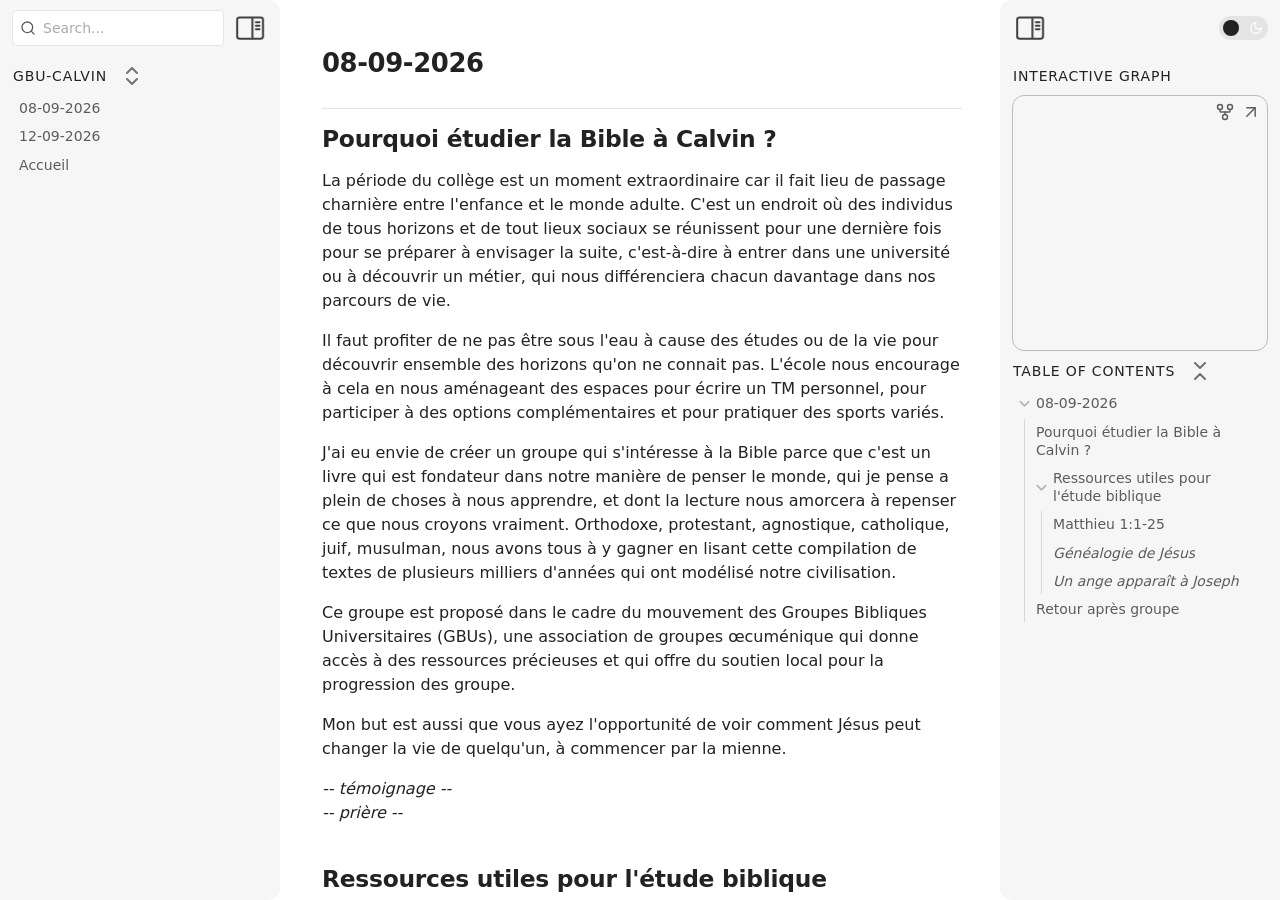
==== commit 5cf3e73e: "new file" ====
--- a/08-09-2026.html
+++ b/08-09-2026.html
@@ -8,7 +8,7 @@
 <meta property="og:type" content="website">
 <meta property="og:url" content="08-09-2026.html">
 <meta property="og:image" content="undefined">
-<meta charset="UTF-8"><meta property="og:site_name" content="gbu-calvin"><meta name="viewport" content="width=device-width, initial-scale=1.0, user-scalable=yes, minimum-scale=1.0, maximum-scale=5.0"><link rel="alternate" type="application/rss+xml" title="RSS Feed" href="site-lib/rss.xml"><script async="" id="webpage-script" src="site-lib/scripts/webpage.js" onload="this.onload=null;this.setAttribute(&quot;loaded&quot;, &quot;true&quot;)"></script><script async="" id="graph-wasm-script" src="site-lib/scripts/graph-wasm.js" onload="this.onload=null;this.setAttribute(&quot;loaded&quot;, &quot;true&quot;)"></script><script async="" id="graph-render-worker-script" src="site-lib/scripts/graph-render-worker.js" onload="this.onload=null;this.setAttribute(&quot;loaded&quot;, &quot;true&quot;)"></script><link rel="icon" href="site-lib/media/favicon.png"><link rel="preload" href="site-lib/styles/snippets.css" as="style" onload="this.onload=null;this.rel='stylesheet'"><noscript><link rel="stylesheet" href="site-lib/styles/snippets.css"></noscript><link rel="stylesheet" href="site-lib/styles/obsidian.css"><link rel="preload" href="site-lib/styles/global-variable-styles.css" as="style" onload="this.onload=null;this.rel='stylesheet'"><noscript><link rel="stylesheet" href="site-lib/styles/global-variable-styles.css"></noscript><link rel="preload" href="site-lib/styles/main-styles.css" as="style" onload="this.onload=null;this.rel='stylesheet'"><noscript><link rel="stylesheet" href="site-lib/styles/main-styles.css"></noscript><style>body{--line-width:40em;--line-width-adaptive:40em;--file-line-width:40em;--sidebar-width:min(20em, 80vw);--collapse-arrow-size:11px;--tree-vertical-spacing:1.3em;--sidebar-margin:12px}:root{background-color:#202124}.sidebar{height:100%;font-size:14px;z-index:10;min-width:calc(var(--sidebar-width) + var(--divider-width-hover));max-width:calc(var(--sidebar-width) + var(--divider-width-hover));position:relative;overflow:hidden;overflow:clip;transition:min-width ease-in-out,max-width ease-in-out;transition-duration:.2s;contain:size}#left-sidebar{left:0}#right-sidebar{right:0}.sidebar.is-collapsed{min-width:0;max-width:0}.sidebar.floating{position:absolute}.sidebar .leaf-content{height:100%;min-width:calc(var(--sidebar-width) - var(--divider-width-hover));top:0;padding:var(--sidebar-margin);padding-top:4em;line-height:var(--line-height-tight);background-color:var(--background-secondary);transition:background-color,border-right,border-left,box-shadow;transition-duration:var(--color-fade-speed);transition-timing-function:ease-in-out;position:absolute;display:flex;flex-direction:column}.sidebar:not(.is-collapsed) .leaf-content{min-width:calc(max(100%,var(--sidebar-width)) - 3px);max-width:calc(max(100%,var(--sidebar-width)) - 3px)}#left-sidebar-content{left:0;border-top-right-radius:var(--radius-l);border-bottom-right-radius:var(--radius-l)}#right-sidebar-content{right:0;border-top-left-radius:var(--radius-l);border-bottom-left-radius:var(--radius-l)}.sidebar #left-sidebar-content,.sidebar #right-sidebar-content{contain:none!important;container-type:normal!important;animation:none!important}.sidebar:has(.leaf-content:empty):has(.topbar-content:empty){display:none}.sidebar-topbar{height:calc(2.3em + 2 * var(--sidebar-margin));width:var(--sidebar-width);padding:var(--sidebar-margin);z-index:1;position:fixed;display:flex;align-items:center;transition:width ease-in-out;transition-duration:inherit}.sidebar.is-collapsed .sidebar-topbar{width:calc(2.3em + var(--sidebar-margin) * 2)}.sidebar .sidebar-topbar.is-collapsed{width:0}#left-sidebar .sidebar-topbar{left:0;flex-direction:row;border-top-right-radius:var(--radius-l)}#right-sidebar .sidebar-topbar{right:0;flex-direction:row-reverse;border-top-left-radius:var(--radius-l)}#left-sidebar .topbar-content{margin-right:calc(2.3em + var(--sidebar-margin));flex-direction:row}#right-sidebar .topbar-content{margin-left:calc(2.3em + var(--sidebar-margin));flex-direction:row-reverse}.topbar-content{overflow:hidden visible;overflow:clip visible;width:100%;height:100%;display:flex;align-items:center;transition:inherit}.sidebar.is-collapsed .topbar-content{width:0;transition:inherit}.clickable-icon.sidebar-collapse-icon{background-color:transparent;color:var(--icon-color-focused);padding:2px!important;margin:0!important;height:100%!important;width:2.3em!important;margin-inline:0.14em!important;position:absolute}#left-sidebar .clickable-icon.sidebar-collapse-icon{transform:rotateY(180deg);right:var(--sidebar-margin)}#right-sidebar .clickable-icon.sidebar-collapse-icon{transform:rotateY(180deg);left:var(--sidebar-margin)}.clickable-icon.sidebar-collapse-icon svg.svg-icon{width:100%;height:100%}.feature-title{margin-left:1px;text-transform:uppercase;letter-spacing:.06em;margin-top:.75em;margin-bottom:.75em}.feature-header{display:flex;align-items:center;padding-top:0;font-size:1em;padding-left:0}body.floating-sidebars .sidebar{position:absolute}body{transition:background-color var(--color-fade-speed) ease-in-out}#navbar:not(:empty){display:flex;align-items:center;justify-content:space-between;padding:.5em 1em;width:100%}#main{display:flex;flex-direction:column;height:100%;width:100%;align-items:stretch;justify-content:center}#main-horizontal{display:flex;flex-direction:row;flex-grow:1;width:100%;align-items:stretch;justify-content:center}#center-content{flex-basis:100%;max-width:100%;width:100%;height:100%;display:flex;flex-direction:column;align-items:center;transition:opacity .2s ease-in-out;contain:inline-size}.hide{opacity:0!important;transition:opacity .2s ease-in-out;pointer-events:none}#center-content>.obsidian-document{padding-left:2em;padding-right:1em;margin-bottom:0;width:100%;width:-webkit-fill-available;width:-moz-available;width:fill-available;transition:background-color var(--color-fade-speed) ease-in-out;border-top-right-radius:var(--window-radius,var(--radius-m));border-top-left-radius:var(--window-radius,var(--radius-m));overflow-x:hidden!important;overflow-y:auto!important;display:flex!important;flex-direction:column!important;align-items:center!important;contain:inline-size}body #center-content>.obsidian-document>.markdown-preview-sizer{padding-bottom:80vh;width:100%;max-width:var(--line-width);flex-basis:var(--line-width);transition:background-color var(--color-fade-speed) ease-in-out;contain:inline-size}#center-content>.obsidian-document>div{width:100%!important;transition:background-color var(--color-fade-speed) ease-in-out;contain:inline-size}#center-content>.obsidian-document:not([data-type=markdown]).embed{display:flex;padding:1em;height:100%;width:100%;align-items:center;justify-content:center}#center-content>.obsidian-document:not([data-type=markdown]).embed>*{max-width:100%;max-height:100%;object-fit:contain}:not(h1,h2,h3,h4,h5,h6,li):has(> :is(.math,table)){overflow-x:auto!important}#center-content>.obsidian-document:not([data-type=markdown]){overflow-x:auto;contain:content;padding:0;margin:0;height:100%}.obsidian-document[data-type=attachment]{display:flex;flex-direction:column;align-items:center;justify-content:center;height:100%;width:100%}.obsidian-document[data-type=attachment]>*{outline:0;border:none;box-shadow:none}.obsidian-document[data-type=attachment] :is(img){max-width:90%;max-height:90%;object-fit:contain}.obsidian-document[data-type=attachment]>:is(audio){width:100%;max-width:min(90%,var(--line-width))}.obsidian-document[data-type=attachment]>:is(embed,iframe,video){width:100%;height:100%;max-width:100%;max-height:100%;object-fit:contain}.canvas-wrapper>:is(.header,.footer){z-index:100;position:absolute;display:flex;justify-content:center;flex-direction:column;width:100%;align-items:center}.scroll-highlight{position:absolute;width:100%;height:100%;pointer-events:none;z-index:1000;background-color:hsla(var(--color-accent-hsl),.25);opacity:0;padding:1em;inset:50%;translate:-50% -50%;border-radius:var(--radius-s)}</style><script defer="">async function loadIncludes(){let e=document.querySelectorAll("link[itemprop='include']");for(const t of e){let e=t.getAttribute("href");try{let o="";if(e.startsWith("https:")||e.startsWith("http:")||"file:"!=window.location.protocol){const n=await fetch(e);if(!n.ok){console.log("Could not include file: "+e),t?.remove();continue}o=await n.text()}else{const t=document.getElementById(btoa(encodeURI(e)));if(t){const e=JSON.parse(decodeURI(atob(t.getAttribute("value")??"")));o=e?.data??""}}let n=document.createRange().createContextualFragment(o);t.before(n),t.remove(),console.log("Included text: "+o),console.log("Included file: "+e)}catch(o){t?.remove(),console.log("Could not include file: "+e,o);continue}}}document.addEventListener("DOMContentLoaded",(()=>{loadIncludes()}));let isFileProtocol="file:"==location.protocol;function waitLoadScripts(e,t){let o=e.map((e=>document.getElementById(e+"-script")));!function e(n){let l=o[n],c=n+1;l?(l&&"true"!=l.getAttribute("loaded")||n<o.length&&e(c),n<o.length&&l.addEventListener("load",(()=>e(c)))):n<o.length?e(c):t()}(0)}</script></head><body class="publish css-settings-manager styled-scrollbars show-inline-title show-ribbon is-focused"><script defer="">let theme=localStorage.getItem("theme")||(window.matchMedia("(prefers-color-scheme: dark)").matches?"dark":"light");"dark"==theme?(document.body.classList.add("theme-dark"),document.body.classList.remove("theme-light")):(document.body.classList.add("theme-light"),document.body.classList.remove("theme-dark")),window.innerWidth<480?document.body.classList.add("is-phone"):window.innerWidth<768?document.body.classList.add("is-tablet"):window.innerWidth<1024?document.body.classList.add("is-small-screen"):document.body.classList.add("is-large-screen")</script><div class="parsed-feature-container" style="display: contents;"><link itemprop="include" href="site-lib/html/custom-head-content-content.html"></div><div id="main"><div id="navbar"></div><div id="main-horizontal"><div id="left-content" class="leaf" style="--sidebar-width: var(--sidebar-width-left);"><div id="left-sidebar" class="sidebar"><div class="sidebar-handle"></div><div class="sidebar-topbar"><div class="topbar-content"><div id="search-container"><div id="search-wrapper"><input enterkeyhint="search" type="search" spellcheck="false" placeholder="Search..."><div aria-label="Clear search" id="search-clear-button"></div></div></div></div><div class="clickable-icon sidebar-collapse-icon"><svg xmlns="http://www.w3.org/2000/svg" width="100%" height="100%" viewBox="0 0 24 24" fill="none" stroke="currentColor" stroke-width="3" stroke-linecap="round" stroke-linejoin="round" class="svg-icon"><path d="M21 3H3C1.89543 3 1 3.89543 1 5V19C1 20.1046 1.89543 21 3 21H21C22.1046 21 23 20.1046 23 19V5C23 3.89543 22.1046 3 21 3Z"></path><path d="M10 4V20"></path><path d="M4 7H7"></path><path d="M4 10H7"></path><path d="M4 13H7"></path></svg></div></div><div class="sidebar-content-wrapper"><div id="left-sidebar-content" class="leaf-content"><link itemprop="include" href="site-lib/html/file-tree-content.html"></div></div><script defer="">let ls = document.querySelector("#left-sidebar"); ls.classList.toggle("is-collapsed", window.innerWidth < 768); ls.style.setProperty("--sidebar-width", localStorage.getItem("sidebar-left-width"));</script></div></div><div id="center-content" class="leaf"><div class="obsidian-document markdown-preview-view markdown-rendered node-insert-event is-readable-line-width allow-fold-headings allow-fold-lists show-indentation-guide show-properties" data-type="markdown"><style id="MJX-CHTML-styles"></style><div class="markdown-preview-sizer markdown-preview-section"><div class="header"><h1 class="page-title heading inline-title" id="08-09-2026_0">08-09-2026</h1><div class="data-bar"></div></div><div class="markdown-preview-pusher" style="width: 1px; height: 0.1px; margin-bottom: 0px;"></div><div class="el-h2"><h2 data-heading="Pourquoi étudier la Bible à Calvin ?" dir="auto" class="heading" id="Pourquoi_étudier_la_Bible_à_Calvin_?_0"><span class="heading-collapse-indicator collapse-indicator collapse-icon"><svg xmlns="http://www.w3.org/2000/svg" width="24" height="24" viewBox="0 0 24 24" fill="none" stroke="currentColor" stroke-width="2" stroke-linecap="round" stroke-linejoin="round" class="svg-icon right-triangle"><path d="M3 8L12 17L21 8"></path></svg></span>Pourquoi étudier la Bible à Calvin ?</h2></div><div class="el-p"><p dir="auto">La période du collège est un moment extraordinaire car il fait lieu de passage charnière entre l'enfance et le monde adulte. C'est un endroit où des individus de tous horizons et de tout lieux sociaux se réunissent pour une dernière fois pour se préparer à envisager la suite, c'est-à-dire à entrer dans une université ou à découvrir un métier, qui nous différenciera chacun davantage dans nos parcours de vie. </p></div><div class="el-p"><p dir="auto">Il faut profiter de ne pas être sous l'eau à cause des études ou de la vie pour découvrir ensemble des horizons qu'on ne connait pas. L'école nous encourage à cela en nous aménageant des espaces pour écrire un TM personnel, pour participer à des options complémentaires et pour pratiquer des sports variés.</p></div><div class="el-p"><p dir="auto">J'ai eu envie de créer un groupe qui s'intéresse à la Bible parce que c'est un livre qui est fondateur dans notre manière de penser le monde, qui je pense a plein de choses à nous apprendre, et dont la lecture nous amorcera à repenser ce que nous croyons vraiment. Orthodoxe, protestant, agnostique, catholique, juif, musulman, nous avons tous à y gagner en lisant cette compilation de textes de plusieurs milliers d'années qui ont modélisé notre civilisation. </p></div><div class="el-p"><p dir="auto">Ce groupe est proposé dans le cadre du mouvement des Groupes Bibliques Universitaires (GBUs), une association de groupes œcuménique qui donne accès à des ressources précieuses et qui offre du soutien local pour la progression des groupe.</p></div><div class="el-p"><p dir="auto">Mon but est aussi que vous ayez l'opportunité de voir comment Jésus peut changer la vie de quelqu'un, à commencer par la mienne.</p></div><div class="el-p"><p dir="auto"><em>-- témoignage --</em><br>
+<meta charset="UTF-8"><meta property="og:site_name" content="gbu-calvin"><meta name="viewport" content="width=device-width, initial-scale=1.0, user-scalable=yes, minimum-scale=1.0, maximum-scale=5.0"><link rel="alternate" type="application/rss+xml" title="RSS Feed" href="site-lib/rss.xml"><script async="" id="webpage-script" src="site-lib/scripts/webpage.js" onload="this.onload=null;this.setAttribute(&quot;loaded&quot;, &quot;true&quot;)"></script><script async="" id="graph-wasm-script" src="site-lib/scripts/graph-wasm.js" onload="this.onload=null;this.setAttribute(&quot;loaded&quot;, &quot;true&quot;)"></script><script async="" id="graph-render-worker-script" src="site-lib/scripts/graph-render-worker.js" onload="this.onload=null;this.setAttribute(&quot;loaded&quot;, &quot;true&quot;)"></script><link rel="icon" href="site-lib/media/favicon.png"><link rel="preload" href="site-lib/styles/snippets.css" as="style" onload="this.onload=null;this.rel='stylesheet'"><noscript><link rel="stylesheet" href="site-lib/styles/snippets.css"></noscript><link rel="stylesheet" href="site-lib/styles/obsidian.css"><link rel="preload" href="site-lib/styles/global-variable-styles.css" as="style" onload="this.onload=null;this.rel='stylesheet'"><noscript><link rel="stylesheet" href="site-lib/styles/global-variable-styles.css"></noscript><link rel="preload" href="site-lib/styles/main-styles.css" as="style" onload="this.onload=null;this.rel='stylesheet'"><noscript><link rel="stylesheet" href="site-lib/styles/main-styles.css"></noscript><style>body{--line-width:40em;--line-width-adaptive:40em;--file-line-width:40em;--sidebar-width:min(20em, 80vw);--collapse-arrow-size:11px;--tree-vertical-spacing:1.3em;--sidebar-margin:12px}:root{background-color:#202124}.sidebar{height:100%;font-size:14px;z-index:10;min-width:calc(var(--sidebar-width) + var(--divider-width-hover));max-width:calc(var(--sidebar-width) + var(--divider-width-hover));position:relative;overflow:hidden;overflow:clip;transition:min-width ease-in-out,max-width ease-in-out;transition-duration:.2s;contain:size}#left-sidebar{left:0}#right-sidebar{right:0}.sidebar.is-collapsed{min-width:0;max-width:0}.sidebar.floating{position:absolute}.sidebar .leaf-content{height:100%;min-width:calc(var(--sidebar-width) - var(--divider-width-hover));top:0;padding:var(--sidebar-margin);padding-top:4em;line-height:var(--line-height-tight);background-color:var(--background-secondary);transition:background-color,border-right,border-left,box-shadow;transition-duration:var(--color-fade-speed);transition-timing-function:ease-in-out;position:absolute;display:flex;flex-direction:column}.sidebar:not(.is-collapsed) .leaf-content{min-width:calc(max(100%,var(--sidebar-width)) - 3px);max-width:calc(max(100%,var(--sidebar-width)) - 3px)}#left-sidebar-content{left:0;border-top-right-radius:var(--radius-l);border-bottom-right-radius:var(--radius-l)}#right-sidebar-content{right:0;border-top-left-radius:var(--radius-l);border-bottom-left-radius:var(--radius-l)}.sidebar #left-sidebar-content,.sidebar #right-sidebar-content{contain:none!important;container-type:normal!important;animation:none!important}.sidebar:has(.leaf-content:empty):has(.topbar-content:empty){display:none}.sidebar-topbar{height:calc(2.3em + 2 * var(--sidebar-margin));width:var(--sidebar-width);padding:var(--sidebar-margin);z-index:1;position:fixed;display:flex;align-items:center;transition:width ease-in-out;transition-duration:inherit}.sidebar.is-collapsed .sidebar-topbar{width:calc(2.3em + var(--sidebar-margin) * 2)}.sidebar .sidebar-topbar.is-collapsed{width:0}#left-sidebar .sidebar-topbar{left:0;flex-direction:row;border-top-right-radius:var(--radius-l)}#right-sidebar .sidebar-topbar{right:0;flex-direction:row-reverse;border-top-left-radius:var(--radius-l)}#left-sidebar .topbar-content{margin-right:calc(2.3em + var(--sidebar-margin));flex-direction:row}#right-sidebar .topbar-content{margin-left:calc(2.3em + var(--sidebar-margin));flex-direction:row-reverse}.topbar-content{overflow:hidden visible;overflow:clip visible;width:100%;height:100%;display:flex;align-items:center;transition:inherit}.sidebar.is-collapsed .topbar-content{width:0;transition:inherit}.clickable-icon.sidebar-collapse-icon{background-color:transparent;color:var(--icon-color-focused);padding:2px!important;margin:0!important;height:100%!important;width:2.3em!important;margin-inline:0.14em!important;position:absolute}#left-sidebar .clickable-icon.sidebar-collapse-icon{transform:rotateY(180deg);right:var(--sidebar-margin)}#right-sidebar .clickable-icon.sidebar-collapse-icon{transform:rotateY(180deg);left:var(--sidebar-margin)}.clickable-icon.sidebar-collapse-icon svg.svg-icon{width:100%;height:100%}.feature-title{margin-left:1px;text-transform:uppercase;letter-spacing:.06em;margin-top:.75em;margin-bottom:.75em}.feature-header{display:flex;align-items:center;padding-top:0;font-size:1em;padding-left:0}body.floating-sidebars .sidebar{position:absolute}body{transition:background-color var(--color-fade-speed) ease-in-out}#navbar:not(:empty){display:flex;align-items:center;justify-content:space-between;padding:.5em 1em;width:100%}#main{display:flex;flex-direction:column;height:100%;width:100%;align-items:stretch;justify-content:center}#main-horizontal{display:flex;flex-direction:row;flex-grow:1;width:100%;align-items:stretch;justify-content:center}#center-content{flex-basis:100%;max-width:100%;width:100%;height:100%;display:flex;flex-direction:column;align-items:center;transition:opacity .2s ease-in-out;contain:inline-size}.hide{opacity:0!important;transition:opacity .2s ease-in-out;pointer-events:none}#center-content>.obsidian-document{padding-left:2em;padding-right:1em;margin-bottom:0;width:100%;width:-webkit-fill-available;width:-moz-available;width:fill-available;transition:background-color var(--color-fade-speed) ease-in-out;border-top-right-radius:var(--window-radius,var(--radius-m));border-top-left-radius:var(--window-radius,var(--radius-m));overflow-x:hidden!important;overflow-y:auto!important;display:flex!important;flex-direction:column!important;align-items:center!important;contain:inline-size}body #center-content>.obsidian-document>.markdown-preview-sizer{padding-bottom:80vh;width:100%;max-width:var(--line-width);flex-basis:var(--line-width);transition:background-color var(--color-fade-speed) ease-in-out;contain:inline-size}#center-content>.obsidian-document>div{width:100%!important;transition:background-color var(--color-fade-speed) ease-in-out;contain:inline-size}#center-content>.obsidian-document:not([data-type=markdown]).embed{display:flex;padding:1em;height:100%;width:100%;align-items:center;justify-content:center}#center-content>.obsidian-document:not([data-type=markdown]).embed>*{max-width:100%;max-height:100%;object-fit:contain}:not(h1,h2,h3,h4,h5,h6,li):has(> :is(.math,table)){overflow-x:auto!important}#center-content>.obsidian-document:not([data-type=markdown]){overflow-x:auto;contain:content;padding:0;margin:0;height:100%}.obsidian-document[data-type=attachment]{display:flex;flex-direction:column;align-items:center;justify-content:center;height:100%;width:100%}.obsidian-document[data-type=attachment]>*{outline:0;border:none;box-shadow:none}.obsidian-document[data-type=attachment] :is(img){max-width:90%;max-height:90%;object-fit:contain}.obsidian-document[data-type=attachment]>:is(audio){width:100%;max-width:min(90%,var(--line-width))}.obsidian-document[data-type=attachment]>:is(embed,iframe,video){width:100%;height:100%;max-width:100%;max-height:100%;object-fit:contain}.canvas-wrapper>:is(.header,.footer){z-index:100;position:absolute;display:flex;justify-content:center;flex-direction:column;width:100%;align-items:center}.scroll-highlight{position:absolute;width:100%;height:100%;pointer-events:none;z-index:1000;background-color:hsla(var(--color-accent-hsl),.25);opacity:0;padding:1em;inset:50%;translate:-50% -50%;border-radius:var(--radius-s)}</style><script defer="">async function loadIncludes(){let e=document.querySelectorAll("link[itemprop='include']");for(const t of e){let e=t.getAttribute("href");try{let o="";if(e.startsWith("https:")||e.startsWith("http:")||"file:"!=window.location.protocol){const n=await fetch(e);if(!n.ok){console.log("Could not include file: "+e),t?.remove();continue}o=await n.text()}else{const t=document.getElementById(btoa(encodeURI(e)));if(t){const e=JSON.parse(decodeURI(atob(t.getAttribute("value")??"")));o=e?.data??""}}let n=document.createRange().createContextualFragment(o);t.before(n),t.remove(),console.log("Included text: "+o),console.log("Included file: "+e)}catch(o){t?.remove(),console.log("Could not include file: "+e,o);continue}}}document.addEventListener("DOMContentLoaded",(()=>{loadIncludes()}));let isFileProtocol="file:"==location.protocol;function waitLoadScripts(e,t){let o=e.map((e=>document.getElementById(e+"-script")));!function e(n){let l=o[n],c=n+1;l?(l&&"true"!=l.getAttribute("loaded")||n<o.length&&e(c),n<o.length&&l.addEventListener("load",(()=>e(c)))):n<o.length?e(c):t()}(0)}</script></head><body class="publish css-settings-manager is-focused styled-scrollbars show-inline-title show-ribbon"><script defer="">let theme=localStorage.getItem("theme")||(window.matchMedia("(prefers-color-scheme: dark)").matches?"dark":"light");"dark"==theme?(document.body.classList.add("theme-dark"),document.body.classList.remove("theme-light")):(document.body.classList.add("theme-light"),document.body.classList.remove("theme-dark")),window.innerWidth<480?document.body.classList.add("is-phone"):window.innerWidth<768?document.body.classList.add("is-tablet"):window.innerWidth<1024?document.body.classList.add("is-small-screen"):document.body.classList.add("is-large-screen")</script><div class="parsed-feature-container" style="display: contents;"><link itemprop="include" href="site-lib/html/custom-head-content-content.html"></div><div id="main"><div id="navbar"></div><div id="main-horizontal"><div id="left-content" class="leaf" style="--sidebar-width: var(--sidebar-width-left);"><div id="left-sidebar" class="sidebar"><div class="sidebar-handle"></div><div class="sidebar-topbar"><div class="topbar-content"><div id="search-container"><div id="search-wrapper"><input enterkeyhint="search" type="search" spellcheck="false" placeholder="Search..."><div aria-label="Clear search" id="search-clear-button"></div></div></div></div><div class="clickable-icon sidebar-collapse-icon"><svg xmlns="http://www.w3.org/2000/svg" width="100%" height="100%" viewBox="0 0 24 24" fill="none" stroke="currentColor" stroke-width="3" stroke-linecap="round" stroke-linejoin="round" class="svg-icon"><path d="M21 3H3C1.89543 3 1 3.89543 1 5V19C1 20.1046 1.89543 21 3 21H21C22.1046 21 23 20.1046 23 19V5C23 3.89543 22.1046 3 21 3Z"></path><path d="M10 4V20"></path><path d="M4 7H7"></path><path d="M4 10H7"></path><path d="M4 13H7"></path></svg></div></div><div class="sidebar-content-wrapper"><div id="left-sidebar-content" class="leaf-content"><link itemprop="include" href="site-lib/html/file-tree-content.html"></div></div><script defer="">let ls = document.querySelector("#left-sidebar"); ls.classList.toggle("is-collapsed", window.innerWidth < 768); ls.style.setProperty("--sidebar-width", localStorage.getItem("sidebar-left-width"));</script></div></div><div id="center-content" class="leaf"><div class="obsidian-document markdown-preview-view markdown-rendered node-insert-event is-readable-line-width allow-fold-headings allow-fold-lists show-indentation-guide show-properties" data-type="markdown"><style id="MJX-CHTML-styles"></style><div class="markdown-preview-sizer markdown-preview-section"><div class="header"><h1 class="page-title heading inline-title" id="08-09-2026_0">08-09-2026</h1><div class="data-bar"></div></div><div class="markdown-preview-pusher" style="width: 1px; height: 0.1px; margin-bottom: 0px;"></div><div class="el-h2"><h2 data-heading="Pourquoi étudier la Bible à Calvin ?" dir="auto" class="heading" id="Pourquoi_étudier_la_Bible_à_Calvin_?_0"><span class="heading-collapse-indicator collapse-indicator collapse-icon"><svg xmlns="http://www.w3.org/2000/svg" width="24" height="24" viewBox="0 0 24 24" fill="none" stroke="currentColor" stroke-width="2" stroke-linecap="round" stroke-linejoin="round" class="svg-icon right-triangle"><path d="M3 8L12 17L21 8"></path></svg></span>Pourquoi étudier la Bible à Calvin ?</h2></div><div class="el-p"><p dir="auto">La période du collège est un moment extraordinaire car il fait lieu de passage charnière entre l'enfance et le monde adulte. C'est un endroit où des individus de tous horizons et de tout lieux sociaux se réunissent pour une dernière fois pour se préparer à envisager la suite, c'est-à-dire à entrer dans une université ou à découvrir un métier, qui nous différenciera chacun davantage dans nos parcours de vie. </p></div><div class="el-p"><p dir="auto">Il faut profiter de ne pas être sous l'eau à cause des études ou de la vie pour découvrir ensemble des horizons qu'on ne connait pas. L'école nous encourage à cela en nous aménageant des espaces pour écrire un TM personnel, pour participer à des options complémentaires et pour pratiquer des sports variés.</p></div><div class="el-p"><p dir="auto">J'ai eu envie de créer un groupe qui s'intéresse à la Bible parce que c'est un livre qui est fondateur dans notre manière de penser le monde, qui je pense a plein de choses à nous apprendre, et dont la lecture nous amorcera à repenser ce que nous croyons vraiment. Orthodoxe, protestant, agnostique, catholique, juif, musulman, nous avons tous à y gagner en lisant cette compilation de textes de plusieurs milliers d'années qui ont modélisé notre civilisation. </p></div><div class="el-p"><p dir="auto">Ce groupe est proposé dans le cadre du mouvement des Groupes Bibliques Universitaires (GBUs), une association de groupes œcuménique qui donne accès à des ressources précieuses et qui offre du soutien local pour la progression des groupe.</p></div><div class="el-p"><p dir="auto">Mon but est aussi que vous ayez l'opportunité de voir comment Jésus peut changer la vie de quelqu'un, à commencer par la mienne.</p></div><div class="el-p"><p dir="auto"><em>-- témoignage --</em><br>
 <em>-- prière --</em></p></div><div class="el-h2"><h2 data-heading="Ressources utiles pour l'étude biblique" dir="auto" class="heading" id="Ressources_utiles_pour_l'étude_biblique_0"><span class="heading-collapse-indicator collapse-indicator collapse-icon"><svg xmlns="http://www.w3.org/2000/svg" width="24" height="24" viewBox="0 0 24 24" fill="none" stroke="currentColor" stroke-width="2" stroke-linecap="round" stroke-linejoin="round" class="svg-icon right-triangle"><path d="M3 8L12 17L21 8"></path></svg></span>Ressources utiles pour l'étude biblique</h2></div><div class="el-p"><p dir="auto">Pour lire la bible et la comprendre, il est parfois intéressant de faire des recherches ciblées sur des thèmes, des mots, ou des expressions particuliers. Par exemple, je me demande ce que raconte la bible sur le divorce, la mort ou encore la paix, et je ne sais pas où chercher parmi les 1000 et 1 pages que composent l'ancien et le nouveau testament.<br>
 Heureusement pour nous, il existe des ressources gratuite qui vous prémâchent une très grosse partie du boulot. </p></div><div class="el-ul"><ul class="has-list-bullet">
 <li data-line="0" dir="auto"><span class="list-bullet"></span>E-Sword (<a data-tooltip-position="top" aria-label="http://www.e-sword.net" rel="noopener nofollow" class="external-link is-unresolved" href="http://www.e-sword.net" target="_self">www.e-sword.net</a>) est un outil numérique très pratique pour faire des recherches avancées, comparer des textes ou pour ceux qui ont OS Grec ou qui parlent Hebreux d'accéder au texte original (et pour ceux qui ne pratiquent pas ces langues d'en avoir le sens complet mot pour mot).</li>
@@ -18,25 +18,25 @@
 Prendre la table des matières.</p></div><div class="el-ul"><ul class="has-list-bullet">
 <li data-line="0" dir="auto"><span class="list-bullet"></span>Pourquoi la Bible est divisée en deux parties ? - Faire une rapide présentation de la Bible : pentateuque, livres historiques, livres poétiques, livres des prophètes, évangiles (temps romain), expansion de la nouvelle, lettres de Paul, apocalypse.</li>
 <li data-line="1" dir="auto"><span class="list-bullet"></span>Évangiles, pourquoi il y en a-t-il quatre ? </li>
-<li data-line="2" dir="auto"><span class="list-bullet"></span>Pourquoi Matthieu est étudié en premier ? C'est une forme de documentaire, et son but est de prouver que Jésus est le Messie.<br>
-Lire le premier chapitre de Matthieu</li>
-<li data-line="4" dir="auto"><span class="list-bullet"></span>Ressenti après lecture, en particulier à propos de l'arbre généalogique.</li>
-<li data-line="5" dir="auto"><span class="list-bullet"></span>Demander de relire attentivement l'arbre généalogique, et relever les noms qu'ils connaissent. Peuvent-ils résumer en grands termes l'histoire ? Peuvent-ils le situer dans la table des matières globalement ? (Parler d'Adam et Eve, Noé, Abraham, Isaac et Jacob. Situer Judas à Rahab, David, Salomon)</li>
-<li data-line="6" dir="auto"><span class="list-bullet"></span>S'interroger sur la nature de ces personnes (le grand roi David, prostituée (Rahab), mère des nations (Ève), SDF (Ruth), Judas (Violé sa fille), Abraham + Sarah (père de tous le juifs)) =&gt; Jésus est issu à la fois d'une généalogie de pêcheurs, de nobles, il est donc tout à fait humain et moderne dans sa situation.<br>
-Expliquer ce qu'il se passe avec Marie.</li>
-<li data-line="8" dir="auto"><span class="list-bullet"></span>Fiançails de Marie + Joseph, liés par la vie, mais ne peuvent pas encore coucher ensemble (sinon marie est lapidée)</li>
-<li data-line="9" dir="auto"><span class="list-bullet"></span>Marie reçoit du saint esprit un fils. (Acte extraordinaire, mais qu'il va être difficile à justifier)</li>
-<li data-line="10" dir="auto"><span class="list-bullet"></span>Discuter des conséquences de la généalogie de Jésus et de sa manière d'être né dans son enfance vis à vis de ses camarades.</li>
-<li data-line="11" dir="auto"><span class="list-bullet"></span>Joseph ne veut pas déshonorer sa femme, il garde le secret mais rompt avec elle en secret.</li>
-<li data-line="12" dir="auto"><span class="list-bullet"></span>Un ange (messager) vient expliquer les faits à Joseph, Joseph accepte d'être le père de l'enfant qui a le nom Dieu au milieu de Nous (Lire Esaïe 7:14, situer le prophète dans la Bible, en quoi dire que c'est extraordinaire. =&gt; La prophétie certifie la volonté de Dieu que cet acte ait lieu, plusieurs milliers d'années en arrière)<br>
-Dégager l'enjeu du passage pour Matthieu :</li>
-<li data-line="14" dir="auto"><span class="list-bullet"></span>Jésus est né de l'homme sans pour autant en avoir le pécher (remarque de la généalogie de Joseph). Il en ressent donc les souffrances et les malheurs (il est vulnérable, pas un surhomme). Il est cependant certifié comme le messie.<br>
-En quoi ce passage est important pour un chrétien :</li>
-<li data-line="16" dir="auto"><span class="list-bullet"></span>Faire confiance à Dieu (courage de Joseph qui prend un risque énorme en gardant Marie comme femme sans tout comprendre, va à l'encontre des idées du monde pour garder sa femme =&gt; Dieu veut absolument qu'ils restent ensembles.)</li>
-</ul></div><div class="footer"><div class="data-bar"></div></div></div></div></div><div id="right-content" class="leaf" style="--sidebar-width: var(--sidebar-width-right);"><div id="right-sidebar" class="sidebar"><div class="sidebar-handle"></div><div class="sidebar-topbar"><div class="topbar-content"><label class="theme-toggle-container" for="theme-toggle-input" id=""><input class="theme-toggle-input" type="checkbox" id="theme-toggle-input"><div class="toggle-background"></div></label></div><div class="clickable-icon sidebar-collapse-icon"><svg xmlns="http://www.w3.org/2000/svg" width="100%" height="100%" viewBox="0 0 24 24" fill="none" stroke="currentColor" stroke-width="3" stroke-linecap="round" stroke-linejoin="round" class="svg-icon"><path d="M21 3H3C1.89543 3 1 3.89543 1 5V19C1 20.1046 1.89543 21 3 21H21C22.1046 21 23 20.1046 23 19V5C23 3.89543 22.1046 3 21 3Z"></path><path d="M10 4V20"></path><path d="M4 7H7"></path><path d="M4 10H7"></path><path d="M4 13H7"></path></svg></div></div><div class="sidebar-content-wrapper"><div id="right-sidebar-content" class="leaf-content"><div class="graph-view-wrapper"><div class="feature-header"><div class="feature-title">Interactive Graph</div></div><div class="graph-view-placeholder">
+<li data-line="2" dir="auto"><span class="list-bullet"></span>Pourquoi Matthieu est étudié en premier ? C'est une forme de documentaire, et son but est de prouver que Jésus est le Messie.</li>
+</ul></div><div class="el-p"><p dir="auto">Lire le premier chapitre de Matthieu</p></div><div class="el-ul"><ul class="has-list-bullet">
+<li data-line="0" dir="auto"><span class="list-bullet"></span>Ressenti après lecture, en particulier à propos de l'arbre généalogique.</li>
+<li data-line="1" dir="auto"><span class="list-bullet"></span>Demander de relire attentivement l'arbre généalogique, et relever les noms qu'ils connaissent. Peuvent-ils résumer en grands termes l'histoire ? Peuvent-ils le situer dans la table des matières globalement ? (Parler d'Adam et Eve, Noé, Abraham, Isaac et Jacob. Situer Judas à Rahab, David, Salomon)</li>
+<li data-line="2" dir="auto"><span class="list-bullet"></span>S'interroger sur la nature de ces personnes (le grand roi David, prostituée (Rahab), mère des nations (Ève), SDF (Ruth), Judas (Violé sa fille), Abraham + Sarah (père de tous le juifs)) =&gt; Jésus est issu à la fois d'une généalogie de pêcheurs, de nobles, il est donc tout à fait humain et moderne dans sa situation.</li>
+</ul></div><div class="el-p"><p dir="auto">Expliquer ce qu'il se passe avec Marie.</p></div><div class="el-ul"><ul class="has-list-bullet">
+<li data-line="0" dir="auto"><span class="list-bullet"></span>Fiançails de Marie + Joseph, liés par la vie, mais ne peuvent pas encore coucher ensemble (sinon marie est lapidée)</li>
+<li data-line="1" dir="auto"><span class="list-bullet"></span>Marie reçoit du saint esprit un fils. (Acte extraordinaire, mais qu'il va être difficile à justifier)</li>
+<li data-line="2" dir="auto"><span class="list-bullet"></span>Discuter des conséquences de la généalogie de Jésus et de sa manière d'être né dans son enfance vis à vis de ses camarades.</li>
+<li data-line="3" dir="auto"><span class="list-bullet"></span>Joseph ne veut pas déshonorer sa femme, il garde le secret mais rompt avec elle en secret.</li>
+<li data-line="4" dir="auto"><span class="list-bullet"></span>Un ange (messager) vient expliquer les faits à Joseph, Joseph accepte d'être le père de l'enfant qui a le nom Dieu au milieu de Nous (Lire Esaïe 7:14, situer le prophète dans la Bible, en quoi dire que c'est extraordinaire. =&gt; La prophétie certifie la volonté de Dieu que cet acte ait lieu, plusieurs milliers d'années en arrière)</li>
+</ul></div><div class="el-p"><p dir="auto">Dégager l'enjeu du passage pour Matthieu :</p></div><div class="el-ul"><ul class="has-list-bullet">
+<li data-line="0" dir="auto"><span class="list-bullet"></span>Jésus est né de l'homme sans pour autant en avoir le pécher (remarque de la généalogie de Joseph). Il en ressent donc les souffrances et les malheurs (il est vulnérable, pas un surhomme). Il est cependant certifié comme le messie.</li>
+</ul></div><div class="el-p"><p dir="auto">En quoi ce passage est important pour un chrétien :</p></div><div class="el-ul"><ul class="has-list-bullet">
+<li data-line="0" dir="auto"><span class="list-bullet"></span>Faire confiance à Dieu (courage de Joseph qui prend un risque énorme en gardant Marie comme femme sans tout comprendre, va à l'encontre des idées du monde pour garder sa femme =&gt; Dieu veut absolument qu'ils restent ensembles.)</li>
+</ul></div><div class="el-h2"><h2 data-heading="Retour après groupe" dir="auto" class="heading" id="Retour_après_groupe_0"><span class="heading-collapse-indicator collapse-indicator collapse-icon"><svg xmlns="http://www.w3.org/2000/svg" width="24" height="24" viewBox="0 0 24 24" fill="none" stroke="currentColor" stroke-width="2" stroke-linecap="round" stroke-linejoin="round" class="svg-icon right-triangle"><path d="M3 8L12 17L21 8"></path></svg></span>Retour après groupe</h2></div><div class="el-p"><p dir="auto">On a réussi à être 6 réunis. Je crois franchement qu'il y a potentiel à aller plus loin. Il faut absolument que j'apprenne à faire confiance petit à petit aux gens qui sont dans ce groupe. Je pense que je me mets trop la pression sur leurs attentes, et il faut que je fasse confiance à Dieu pour la suite. Ce qui a bien fonctionné, c'est le lieu : un endroit cosy pas loin de la cafétaria. Le truc qui est le plus frustrant, c'est que les discutions sympa arrivent après la fin du groupe (quand on est dehors à essayer de se dire au revoir). J'aimerais bien arriver à ce que l'ambiance solennelle disparaisse pendant le groupe, mais bon, ça c'est l'aide du st esprit qui peut aider. Déjà, je vais leur dire de lire le passage en avance et d'écouter leur analyse. Je me rends compte à l'instant que j'ai un type qui s'appelle Emanuel dans mon groupe et que j'ai discuté d'Emanuel sans lui laisser la parole :-O  Il a été très patient en tous cas à mon égard. </p></div><div class="footer"><div class="data-bar"></div></div></div></div></div><div id="right-content" class="leaf" style="--sidebar-width: var(--sidebar-width-right);"><div id="right-sidebar" class="sidebar"><div class="sidebar-handle"></div><div class="sidebar-topbar"><div class="topbar-content"><label class="theme-toggle-container" for="theme-toggle-input" id=""><input class="theme-toggle-input" type="checkbox" id="theme-toggle-input"><div class="toggle-background"></div></label></div><div class="clickable-icon sidebar-collapse-icon"><svg xmlns="http://www.w3.org/2000/svg" width="100%" height="100%" viewBox="0 0 24 24" fill="none" stroke="currentColor" stroke-width="3" stroke-linecap="round" stroke-linejoin="round" class="svg-icon"><path d="M21 3H3C1.89543 3 1 3.89543 1 5V19C1 20.1046 1.89543 21 3 21H21C22.1046 21 23 20.1046 23 19V5C23 3.89543 22.1046 3 21 3Z"></path><path d="M10 4V20"></path><path d="M4 7H7"></path><path d="M4 10H7"></path><path d="M4 13H7"></path></svg></div></div><div class="sidebar-content-wrapper"><div id="right-sidebar-content" class="leaf-content"><div class="graph-view-wrapper"><div class="feature-header"><div class="feature-title">Interactive Graph</div></div><div class="graph-view-placeholder">
 		<div class="graph-view-container">
 			<div class="graph-icon graph-expand" role="button" aria-label="Expand" data-tooltip-position="top"><svg xmlns="http://www.w3.org/2000/svg" width="24" height="24" viewBox="0 0 24 24" fill="none" stroke="currentColor" stroke-width="2" stroke-linecap="round" stroke-linejoin="round" class="svg-icon"><line x1="7" y1="17" x2="17" y2="7"></line><polyline points="7 7 17 7 17 17"></polyline></svg></div>
 			<div class="graph-icon graph-global" role="button" aria-label="Global Graph" data-tooltip-position="top"><svg xmlns="http://www.w3.org/2000/svg" width="24" height="24" viewBox="0 0 24 24" fill="none" stroke="currentColor" stroke-width="2" stroke-linecap="round" stroke-linejoin="round" class="svg-icon lucide-git-fork"><circle cx="12" cy="18" r="3"></circle><circle cx="6" cy="6" r="3"></circle><circle cx="18" cy="6" r="3"></circle><path d="M18 9v2c0 .6-.4 1-1 1H7c-.6 0-1-.4-1-1V9"></path><path d="M12 12v3"></path></svg></div>
 			<canvas id="graph-canvas" class="hide" width="512px" height="512px"></canvas>
 		</div>
-		</div></div><div id="outline" class=" tree-container"><div class="feature-header"><div class="feature-title">Table Of Contents</div><button class="clickable-icon nav-action-button tree-collapse-all" aria-label="Collapse All"><svg xmlns="http://www.w3.org/2000/svg" width="24" height="24" viewBox="0 0 24 24" fill="none" stroke="currentColor" stroke-width="2" stroke-linecap="round" stroke-linejoin="round"></svg></button></div><div class="tree-item mod-collapsible" data-depth="1"><a class="tree-item-self is-clickable mod-collapsible" href="08-09-2026.html#08-09-2026_0" data-path="#08-09-2026_0"><div class="tree-item-icon collapse-icon"><svg xmlns="http://www.w3.org/2000/svg" width="24" height="24" viewBox="0 0 24 24" fill="none" stroke="currentColor" stroke-width="2" stroke-linecap="round" stroke-linejoin="round" class="svg-icon right-triangle"><path d="M3 8L12 17L21 8"></path></svg></div><div class="tree-item-inner heading-link" heading-name="08-09-2026">08-09-2026</div></a><div class="tree-item-children"><div class="tree-item" data-depth="2"><a class="tree-item-self is-clickable" href="08-09-2026.html#Pourquoi_étudier_la_Bible_à_Calvin_?_0" data-path="#Pourquoi_étudier_la_Bible_à_Calvin_?_0"><div class="tree-item-inner heading-link" heading-name="Pourquoi étudier la Bible à Calvin ?">Pourquoi étudier la Bible à Calvin ?</div></a><div class="tree-item-children"></div></div><div class="tree-item mod-collapsible" data-depth="2"><a class="tree-item-self is-clickable mod-collapsible" href="08-09-2026.html#Ressources_utiles_pour_l'étude_biblique_0" data-path="#Ressources_utiles_pour_l'étude_biblique_0"><div class="tree-item-icon collapse-icon"><svg xmlns="http://www.w3.org/2000/svg" width="24" height="24" viewBox="0 0 24 24" fill="none" stroke="currentColor" stroke-width="2" stroke-linecap="round" stroke-linejoin="round" class="svg-icon right-triangle"><path d="M3 8L12 17L21 8"></path></svg></div><div class="tree-item-inner heading-link" heading-name="Ressources utiles pour l'étude biblique">Ressources utiles pour l'étude biblique</div></a><div class="tree-item-children"><div class="tree-item" data-depth="4"><a class="tree-item-self is-clickable" href="08-09-2026.html#Matthieu_11-25_0" data-path="#Matthieu_11-25_0"><div class="tree-item-inner heading-link" heading-name="Matthieu 1:1-25">Matthieu 1:1-25</div></a><div class="tree-item-children"></div></div><div class="tree-item" data-depth="5"><a class="tree-item-self is-clickable" href="08-09-2026.html#*Généalogie_de_Jésus*_0" data-path="#*Généalogie_de_Jésus*_0"><div class="tree-item-inner heading-link" heading-name="*Généalogie de Jésus*"><em>Généalogie de Jésus</em></div></a><div class="tree-item-children"></div></div><div class="tree-item" data-depth="5"><a class="tree-item-self is-clickable" href="08-09-2026.html#*Un_ange_apparaît_à_Joseph*_0" data-path="#*Un_ange_apparaît_à_Joseph*_0"><div class="tree-item-inner heading-link" heading-name="*Un ange apparaît à Joseph*"><em>Un ange apparaît à Joseph</em></div></a><div class="tree-item-children"></div></div></div></div></div></div></div></div></div><script defer="">let rs = document.querySelector("#right-sidebar"); rs.classList.toggle("is-collapsed", window.innerWidth < 768); rs.style.setProperty("--sidebar-width", localStorage.getItem("sidebar-right-width"));</script></div></div></div></div></body></html>+		</div></div><div id="outline" class=" tree-container"><div class="feature-header"><div class="feature-title">Table Of Contents</div><button class="clickable-icon nav-action-button tree-collapse-all" aria-label="Collapse All"><svg xmlns="http://www.w3.org/2000/svg" width="24" height="24" viewBox="0 0 24 24" fill="none" stroke="currentColor" stroke-width="2" stroke-linecap="round" stroke-linejoin="round"></svg></button></div><div class="tree-item mod-collapsible" data-depth="1"><a class="tree-item-self is-clickable mod-collapsible" href="08-09-2026.html#08-09-2026_0" data-path="#08-09-2026_0"><div class="tree-item-icon collapse-icon"><svg xmlns="http://www.w3.org/2000/svg" width="24" height="24" viewBox="0 0 24 24" fill="none" stroke="currentColor" stroke-width="2" stroke-linecap="round" stroke-linejoin="round" class="svg-icon right-triangle"><path d="M3 8L12 17L21 8"></path></svg></div><div class="tree-item-inner heading-link" heading-name="08-09-2026">08-09-2026</div></a><div class="tree-item-children"><div class="tree-item" data-depth="2"><a class="tree-item-self is-clickable" href="08-09-2026.html#Pourquoi_étudier_la_Bible_à_Calvin_?_0" data-path="#Pourquoi_étudier_la_Bible_à_Calvin_?_0"><div class="tree-item-inner heading-link" heading-name="Pourquoi étudier la Bible à Calvin ?">Pourquoi étudier la Bible à Calvin ?</div></a><div class="tree-item-children"></div></div><div class="tree-item mod-collapsible" data-depth="2"><a class="tree-item-self is-clickable mod-collapsible" href="08-09-2026.html#Ressources_utiles_pour_l'étude_biblique_0" data-path="#Ressources_utiles_pour_l'étude_biblique_0"><div class="tree-item-icon collapse-icon"><svg xmlns="http://www.w3.org/2000/svg" width="24" height="24" viewBox="0 0 24 24" fill="none" stroke="currentColor" stroke-width="2" stroke-linecap="round" stroke-linejoin="round" class="svg-icon right-triangle"><path d="M3 8L12 17L21 8"></path></svg></div><div class="tree-item-inner heading-link" heading-name="Ressources utiles pour l'étude biblique">Ressources utiles pour l'étude biblique</div></a><div class="tree-item-children"><div class="tree-item" data-depth="4"><a class="tree-item-self is-clickable" href="08-09-2026.html#Matthieu_11-25_0" data-path="#Matthieu_11-25_0"><div class="tree-item-inner heading-link" heading-name="Matthieu 1:1-25">Matthieu 1:1-25</div></a><div class="tree-item-children"></div></div><div class="tree-item" data-depth="5"><a class="tree-item-self is-clickable" href="08-09-2026.html#*Généalogie_de_Jésus*_0" data-path="#*Généalogie_de_Jésus*_0"><div class="tree-item-inner heading-link" heading-name="*Généalogie de Jésus*"><em>Généalogie de Jésus</em></div></a><div class="tree-item-children"></div></div><div class="tree-item" data-depth="5"><a class="tree-item-self is-clickable" href="08-09-2026.html#*Un_ange_apparaît_à_Joseph*_0" data-path="#*Un_ange_apparaît_à_Joseph*_0"><div class="tree-item-inner heading-link" heading-name="*Un ange apparaît à Joseph*"><em>Un ange apparaît à Joseph</em></div></a><div class="tree-item-children"></div></div></div></div><div class="tree-item" data-depth="2"><a class="tree-item-self is-clickable" href="08-09-2026.html#Retour_après_groupe_0" data-path="#Retour_après_groupe_0"><div class="tree-item-inner heading-link" heading-name="Retour après groupe">Retour après groupe</div></a><div class="tree-item-children"></div></div></div></div></div></div></div><script defer="">let rs = document.querySelector("#right-sidebar"); rs.classList.toggle("is-collapsed", window.innerWidth < 768); rs.style.setProperty("--sidebar-width", localStorage.getItem("sidebar-right-width"));</script></div></div></div></div></body></html>
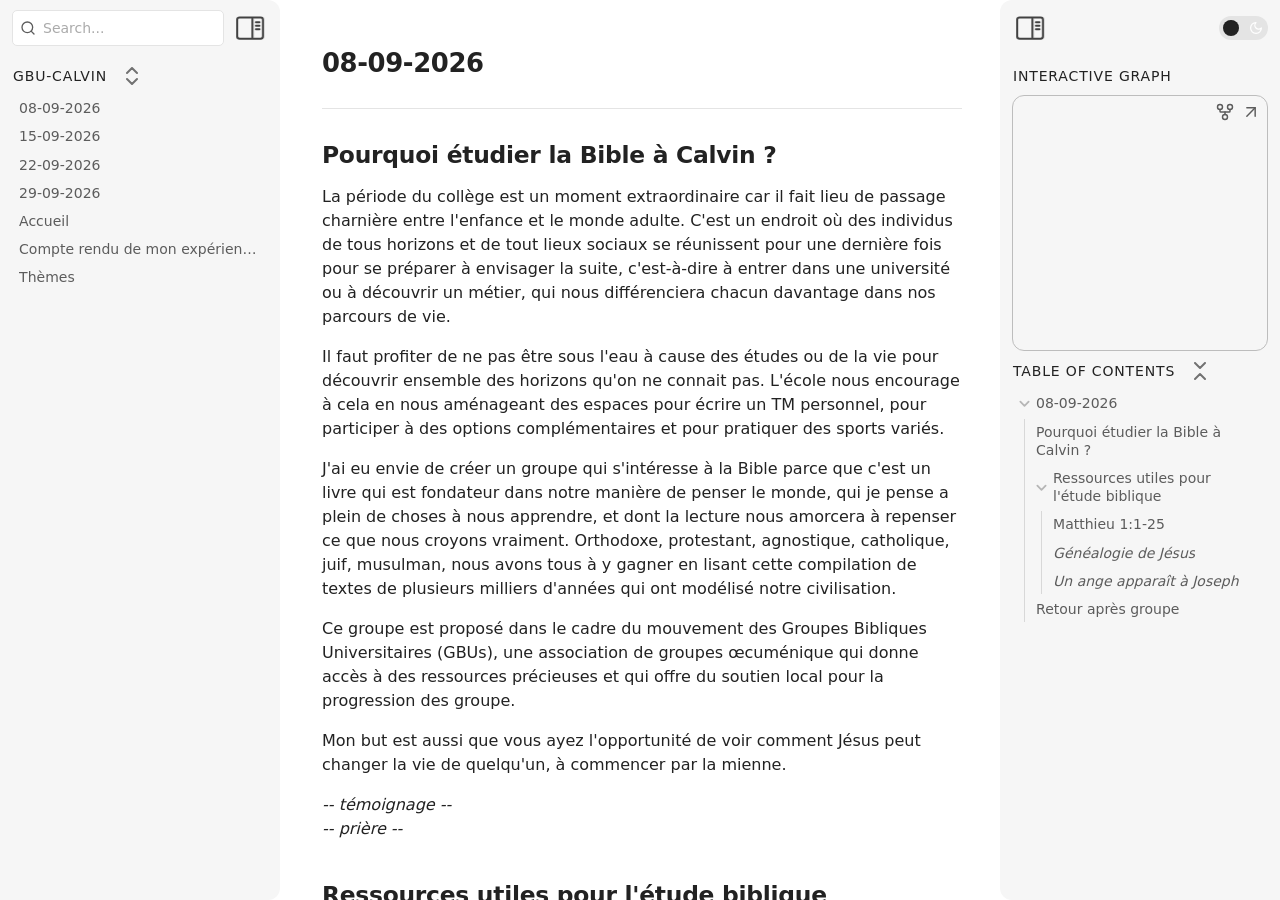
==== commit 3f220417: "let'sgo" ====
--- a/08-09-2026.html
+++ b/08-09-2026.html
@@ -8,32 +8,32 @@
 <meta property="og:type" content="website">
 <meta property="og:url" content="08-09-2026.html">
 <meta property="og:image" content="undefined">
-<meta charset="UTF-8"><meta property="og:site_name" content="gbu-calvin"><meta name="viewport" content="width=device-width, initial-scale=1.0, user-scalable=yes, minimum-scale=1.0, maximum-scale=5.0"><link rel="alternate" type="application/rss+xml" title="RSS Feed" href="site-lib/rss.xml"><script async="" id="webpage-script" src="site-lib/scripts/webpage.js" onload="this.onload=null;this.setAttribute(&quot;loaded&quot;, &quot;true&quot;)"></script><script async="" id="graph-wasm-script" src="site-lib/scripts/graph-wasm.js" onload="this.onload=null;this.setAttribute(&quot;loaded&quot;, &quot;true&quot;)"></script><script async="" id="graph-render-worker-script" src="site-lib/scripts/graph-render-worker.js" onload="this.onload=null;this.setAttribute(&quot;loaded&quot;, &quot;true&quot;)"></script><link rel="icon" href="site-lib/media/favicon.png"><link rel="preload" href="site-lib/styles/snippets.css" as="style" onload="this.onload=null;this.rel='stylesheet'"><noscript><link rel="stylesheet" href="site-lib/styles/snippets.css"></noscript><link rel="stylesheet" href="site-lib/styles/obsidian.css"><link rel="preload" href="site-lib/styles/global-variable-styles.css" as="style" onload="this.onload=null;this.rel='stylesheet'"><noscript><link rel="stylesheet" href="site-lib/styles/global-variable-styles.css"></noscript><link rel="preload" href="site-lib/styles/main-styles.css" as="style" onload="this.onload=null;this.rel='stylesheet'"><noscript><link rel="stylesheet" href="site-lib/styles/main-styles.css"></noscript><style>body{--line-width:40em;--line-width-adaptive:40em;--file-line-width:40em;--sidebar-width:min(20em, 80vw);--collapse-arrow-size:11px;--tree-vertical-spacing:1.3em;--sidebar-margin:12px}:root{background-color:#202124}.sidebar{height:100%;font-size:14px;z-index:10;min-width:calc(var(--sidebar-width) + var(--divider-width-hover));max-width:calc(var(--sidebar-width) + var(--divider-width-hover));position:relative;overflow:hidden;overflow:clip;transition:min-width ease-in-out,max-width ease-in-out;transition-duration:.2s;contain:size}#left-sidebar{left:0}#right-sidebar{right:0}.sidebar.is-collapsed{min-width:0;max-width:0}.sidebar.floating{position:absolute}.sidebar .leaf-content{height:100%;min-width:calc(var(--sidebar-width) - var(--divider-width-hover));top:0;padding:var(--sidebar-margin);padding-top:4em;line-height:var(--line-height-tight);background-color:var(--background-secondary);transition:background-color,border-right,border-left,box-shadow;transition-duration:var(--color-fade-speed);transition-timing-function:ease-in-out;position:absolute;display:flex;flex-direction:column}.sidebar:not(.is-collapsed) .leaf-content{min-width:calc(max(100%,var(--sidebar-width)) - 3px);max-width:calc(max(100%,var(--sidebar-width)) - 3px)}#left-sidebar-content{left:0;border-top-right-radius:var(--radius-l);border-bottom-right-radius:var(--radius-l)}#right-sidebar-content{right:0;border-top-left-radius:var(--radius-l);border-bottom-left-radius:var(--radius-l)}.sidebar #left-sidebar-content,.sidebar #right-sidebar-content{contain:none!important;container-type:normal!important;animation:none!important}.sidebar:has(.leaf-content:empty):has(.topbar-content:empty){display:none}.sidebar-topbar{height:calc(2.3em + 2 * var(--sidebar-margin));width:var(--sidebar-width);padding:var(--sidebar-margin);z-index:1;position:fixed;display:flex;align-items:center;transition:width ease-in-out;transition-duration:inherit}.sidebar.is-collapsed .sidebar-topbar{width:calc(2.3em + var(--sidebar-margin) * 2)}.sidebar .sidebar-topbar.is-collapsed{width:0}#left-sidebar .sidebar-topbar{left:0;flex-direction:row;border-top-right-radius:var(--radius-l)}#right-sidebar .sidebar-topbar{right:0;flex-direction:row-reverse;border-top-left-radius:var(--radius-l)}#left-sidebar .topbar-content{margin-right:calc(2.3em + var(--sidebar-margin));flex-direction:row}#right-sidebar .topbar-content{margin-left:calc(2.3em + var(--sidebar-margin));flex-direction:row-reverse}.topbar-content{overflow:hidden visible;overflow:clip visible;width:100%;height:100%;display:flex;align-items:center;transition:inherit}.sidebar.is-collapsed .topbar-content{width:0;transition:inherit}.clickable-icon.sidebar-collapse-icon{background-color:transparent;color:var(--icon-color-focused);padding:2px!important;margin:0!important;height:100%!important;width:2.3em!important;margin-inline:0.14em!important;position:absolute}#left-sidebar .clickable-icon.sidebar-collapse-icon{transform:rotateY(180deg);right:var(--sidebar-margin)}#right-sidebar .clickable-icon.sidebar-collapse-icon{transform:rotateY(180deg);left:var(--sidebar-margin)}.clickable-icon.sidebar-collapse-icon svg.svg-icon{width:100%;height:100%}.feature-title{margin-left:1px;text-transform:uppercase;letter-spacing:.06em;margin-top:.75em;margin-bottom:.75em}.feature-header{display:flex;align-items:center;padding-top:0;font-size:1em;padding-left:0}body.floating-sidebars .sidebar{position:absolute}body{transition:background-color var(--color-fade-speed) ease-in-out}#navbar:not(:empty){display:flex;align-items:center;justify-content:space-between;padding:.5em 1em;width:100%}#main{display:flex;flex-direction:column;height:100%;width:100%;align-items:stretch;justify-content:center}#main-horizontal{display:flex;flex-direction:row;flex-grow:1;width:100%;align-items:stretch;justify-content:center}#center-content{flex-basis:100%;max-width:100%;width:100%;height:100%;display:flex;flex-direction:column;align-items:center;transition:opacity .2s ease-in-out;contain:inline-size}.hide{opacity:0!important;transition:opacity .2s ease-in-out;pointer-events:none}#center-content>.obsidian-document{padding-left:2em;padding-right:1em;margin-bottom:0;width:100%;width:-webkit-fill-available;width:-moz-available;width:fill-available;transition:background-color var(--color-fade-speed) ease-in-out;border-top-right-radius:var(--window-radius,var(--radius-m));border-top-left-radius:var(--window-radius,var(--radius-m));overflow-x:hidden!important;overflow-y:auto!important;display:flex!important;flex-direction:column!important;align-items:center!important;contain:inline-size}body #center-content>.obsidian-document>.markdown-preview-sizer{padding-bottom:80vh;width:100%;max-width:var(--line-width);flex-basis:var(--line-width);transition:background-color var(--color-fade-speed) ease-in-out;contain:inline-size}#center-content>.obsidian-document>div{width:100%!important;transition:background-color var(--color-fade-speed) ease-in-out;contain:inline-size}#center-content>.obsidian-document:not([data-type=markdown]).embed{display:flex;padding:1em;height:100%;width:100%;align-items:center;justify-content:center}#center-content>.obsidian-document:not([data-type=markdown]).embed>*{max-width:100%;max-height:100%;object-fit:contain}:not(h1,h2,h3,h4,h5,h6,li):has(> :is(.math,table)){overflow-x:auto!important}#center-content>.obsidian-document:not([data-type=markdown]){overflow-x:auto;contain:content;padding:0;margin:0;height:100%}.obsidian-document[data-type=attachment]{display:flex;flex-direction:column;align-items:center;justify-content:center;height:100%;width:100%}.obsidian-document[data-type=attachment]>*{outline:0;border:none;box-shadow:none}.obsidian-document[data-type=attachment] :is(img){max-width:90%;max-height:90%;object-fit:contain}.obsidian-document[data-type=attachment]>:is(audio){width:100%;max-width:min(90%,var(--line-width))}.obsidian-document[data-type=attachment]>:is(embed,iframe,video){width:100%;height:100%;max-width:100%;max-height:100%;object-fit:contain}.canvas-wrapper>:is(.header,.footer){z-index:100;position:absolute;display:flex;justify-content:center;flex-direction:column;width:100%;align-items:center}.scroll-highlight{position:absolute;width:100%;height:100%;pointer-events:none;z-index:1000;background-color:hsla(var(--color-accent-hsl),.25);opacity:0;padding:1em;inset:50%;translate:-50% -50%;border-radius:var(--radius-s)}</style><script defer="">async function loadIncludes(){let e=document.querySelectorAll("link[itemprop='include']");for(const t of e){let e=t.getAttribute("href");try{let o="";if(e.startsWith("https:")||e.startsWith("http:")||"file:"!=window.location.protocol){const n=await fetch(e);if(!n.ok){console.log("Could not include file: "+e),t?.remove();continue}o=await n.text()}else{const t=document.getElementById(btoa(encodeURI(e)));if(t){const e=JSON.parse(decodeURI(atob(t.getAttribute("value")??"")));o=e?.data??""}}let n=document.createRange().createContextualFragment(o);t.before(n),t.remove(),console.log("Included text: "+o),console.log("Included file: "+e)}catch(o){t?.remove(),console.log("Could not include file: "+e,o);continue}}}document.addEventListener("DOMContentLoaded",(()=>{loadIncludes()}));let isFileProtocol="file:"==location.protocol;function waitLoadScripts(e,t){let o=e.map((e=>document.getElementById(e+"-script")));!function e(n){let l=o[n],c=n+1;l?(l&&"true"!=l.getAttribute("loaded")||n<o.length&&e(c),n<o.length&&l.addEventListener("load",(()=>e(c)))):n<o.length?e(c):t()}(0)}</script></head><body class="publish css-settings-manager is-focused styled-scrollbars show-inline-title show-ribbon"><script defer="">let theme=localStorage.getItem("theme")||(window.matchMedia("(prefers-color-scheme: dark)").matches?"dark":"light");"dark"==theme?(document.body.classList.add("theme-dark"),document.body.classList.remove("theme-light")):(document.body.classList.add("theme-light"),document.body.classList.remove("theme-dark")),window.innerWidth<480?document.body.classList.add("is-phone"):window.innerWidth<768?document.body.classList.add("is-tablet"):window.innerWidth<1024?document.body.classList.add("is-small-screen"):document.body.classList.add("is-large-screen")</script><div class="parsed-feature-container" style="display: contents;"><link itemprop="include" href="site-lib/html/custom-head-content-content.html"></div><div id="main"><div id="navbar"></div><div id="main-horizontal"><div id="left-content" class="leaf" style="--sidebar-width: var(--sidebar-width-left);"><div id="left-sidebar" class="sidebar"><div class="sidebar-handle"></div><div class="sidebar-topbar"><div class="topbar-content"><div id="search-container"><div id="search-wrapper"><input enterkeyhint="search" type="search" spellcheck="false" placeholder="Search..."><div aria-label="Clear search" id="search-clear-button"></div></div></div></div><div class="clickable-icon sidebar-collapse-icon"><svg xmlns="http://www.w3.org/2000/svg" width="100%" height="100%" viewBox="0 0 24 24" fill="none" stroke="currentColor" stroke-width="3" stroke-linecap="round" stroke-linejoin="round" class="svg-icon"><path d="M21 3H3C1.89543 3 1 3.89543 1 5V19C1 20.1046 1.89543 21 3 21H21C22.1046 21 23 20.1046 23 19V5C23 3.89543 22.1046 3 21 3Z"></path><path d="M10 4V20"></path><path d="M4 7H7"></path><path d="M4 10H7"></path><path d="M4 13H7"></path></svg></div></div><div class="sidebar-content-wrapper"><div id="left-sidebar-content" class="leaf-content"><link itemprop="include" href="site-lib/html/file-tree-content.html"></div></div><script defer="">let ls = document.querySelector("#left-sidebar"); ls.classList.toggle("is-collapsed", window.innerWidth < 768); ls.style.setProperty("--sidebar-width", localStorage.getItem("sidebar-left-width"));</script></div></div><div id="center-content" class="leaf"><div class="obsidian-document markdown-preview-view markdown-rendered node-insert-event is-readable-line-width allow-fold-headings allow-fold-lists show-indentation-guide show-properties" data-type="markdown"><style id="MJX-CHTML-styles"></style><div class="markdown-preview-sizer markdown-preview-section"><div class="header"><h1 class="page-title heading inline-title" id="08-09-2026_0">08-09-2026</h1><div class="data-bar"></div></div><div class="markdown-preview-pusher" style="width: 1px; height: 0.1px; margin-bottom: 0px;"></div><div class="el-h2"><h2 data-heading="Pourquoi étudier la Bible à Calvin ?" dir="auto" class="heading" id="Pourquoi_étudier_la_Bible_à_Calvin_?_0"><span class="heading-collapse-indicator collapse-indicator collapse-icon"><svg xmlns="http://www.w3.org/2000/svg" width="24" height="24" viewBox="0 0 24 24" fill="none" stroke="currentColor" stroke-width="2" stroke-linecap="round" stroke-linejoin="round" class="svg-icon right-triangle"><path d="M3 8L12 17L21 8"></path></svg></span>Pourquoi étudier la Bible à Calvin ?</h2></div><div class="el-p"><p dir="auto">La période du collège est un moment extraordinaire car il fait lieu de passage charnière entre l'enfance et le monde adulte. C'est un endroit où des individus de tous horizons et de tout lieux sociaux se réunissent pour une dernière fois pour se préparer à envisager la suite, c'est-à-dire à entrer dans une université ou à découvrir un métier, qui nous différenciera chacun davantage dans nos parcours de vie. </p></div><div class="el-p"><p dir="auto">Il faut profiter de ne pas être sous l'eau à cause des études ou de la vie pour découvrir ensemble des horizons qu'on ne connait pas. L'école nous encourage à cela en nous aménageant des espaces pour écrire un TM personnel, pour participer à des options complémentaires et pour pratiquer des sports variés.</p></div><div class="el-p"><p dir="auto">J'ai eu envie de créer un groupe qui s'intéresse à la Bible parce que c'est un livre qui est fondateur dans notre manière de penser le monde, qui je pense a plein de choses à nous apprendre, et dont la lecture nous amorcera à repenser ce que nous croyons vraiment. Orthodoxe, protestant, agnostique, catholique, juif, musulman, nous avons tous à y gagner en lisant cette compilation de textes de plusieurs milliers d'années qui ont modélisé notre civilisation. </p></div><div class="el-p"><p dir="auto">Ce groupe est proposé dans le cadre du mouvement des Groupes Bibliques Universitaires (GBUs), une association de groupes œcuménique qui donne accès à des ressources précieuses et qui offre du soutien local pour la progression des groupe.</p></div><div class="el-p"><p dir="auto">Mon but est aussi que vous ayez l'opportunité de voir comment Jésus peut changer la vie de quelqu'un, à commencer par la mienne.</p></div><div class="el-p"><p dir="auto"><em>-- témoignage --</em><br>
-<em>-- prière --</em></p></div><div class="el-h2"><h2 data-heading="Ressources utiles pour l'étude biblique" dir="auto" class="heading" id="Ressources_utiles_pour_l'étude_biblique_0"><span class="heading-collapse-indicator collapse-indicator collapse-icon"><svg xmlns="http://www.w3.org/2000/svg" width="24" height="24" viewBox="0 0 24 24" fill="none" stroke="currentColor" stroke-width="2" stroke-linecap="round" stroke-linejoin="round" class="svg-icon right-triangle"><path d="M3 8L12 17L21 8"></path></svg></span>Ressources utiles pour l'étude biblique</h2></div><div class="el-p"><p dir="auto">Pour lire la bible et la comprendre, il est parfois intéressant de faire des recherches ciblées sur des thèmes, des mots, ou des expressions particuliers. Par exemple, je me demande ce que raconte la bible sur le divorce, la mort ou encore la paix, et je ne sais pas où chercher parmi les 1000 et 1 pages que composent l'ancien et le nouveau testament.<br>
-Heureusement pour nous, il existe des ressources gratuite qui vous prémâchent une très grosse partie du boulot. </p></div><div class="el-ul"><ul class="has-list-bullet">
-<li data-line="0" dir="auto"><span class="list-bullet"></span>E-Sword (<a data-tooltip-position="top" aria-label="http://www.e-sword.net" rel="noopener nofollow" class="external-link is-unresolved" href="http://www.e-sword.net" target="_self">www.e-sword.net</a>) est un outil numérique très pratique pour faire des recherches avancées, comparer des textes ou pour ceux qui ont OS Grec ou qui parlent Hebreux d'accéder au texte original (et pour ceux qui ne pratiquent pas ces langues d'en avoir le sens complet mot pour mot).</li>
-<li data-line="1" dir="auto"><span class="list-bullet"></span>CroixSens (<a data-tooltip-position="top" aria-label="http://www.croixsens.net" rel="noopener nofollow" class="external-link is-unresolved" href="http://www.croixsens.net" target="_self">www.croixsens.net</a>) est un site ressource qui présente de nombreux thèmes étudiés avec soin. C'est assez utile d'y jeter un coup d'œil pour découvrir des problématiques qu'on ne rencontre pas souvent dans le monde chrétien.</li>
-<li data-line="2" dir="auto"><span class="list-bullet"></span>Posséder une Bible d'étude (<a data-tooltip-position="top" aria-label="https://www.google.com/search?q=la+bible+avec+notes+d%27%C3%A9tude+vie+nouvelle%2C+segond+21" rel="noopener nofollow" class="external-link is-unresolved" href="https://www.google.com/search?q=la+bible+avec+notes+d%27%C3%A9tude+vie+nouvelle%2C+segond+21" target="_self">vie nouvelle, s21</a>) est un outil très utile pour étudier les textes bibliques. Elle contient des références croisées, des commentaires et des cartes qui peuvent s'avérer utiles dans une seconde lecture d'un passage.</li>
-</ul></div><div class="el-hr"><hr></div><div class="el-h4"><h4 data-heading="Matthieu 1:1-25" dir="auto" class="heading" id="Matthieu_11-25_0"><span class="heading-collapse-indicator collapse-indicator collapse-icon"><svg xmlns="http://www.w3.org/2000/svg" width="24" height="24" viewBox="0 0 24 24" fill="none" stroke="currentColor" stroke-width="2" stroke-linecap="round" stroke-linejoin="round" class="svg-icon right-triangle"><path d="M3 8L12 17L21 8"></path></svg></span>Matthieu 1:1-25</h4></div><div class="el-h5"><h5 data-heading="*Généalogie de Jésus*" dir="auto" class="heading" id="*Généalogie_de_Jésus*_0"><span class="heading-collapse-indicator collapse-indicator collapse-icon"><svg xmlns="http://www.w3.org/2000/svg" width="24" height="24" viewBox="0 0 24 24" fill="none" stroke="currentColor" stroke-width="2" stroke-linecap="round" stroke-linejoin="round" class="svg-icon right-triangle"><path d="M3 8L12 17L21 8"></path></svg></span><em>Généalogie de Jésus</em></h5></div><div class="el-p"><p dir="auto">&nbsp;&nbsp; <sup><b>1</b></sup> Généalogie de Jésus Christ, fils de David, fils d'Abraham. &nbsp;<sup><b>2</b></sup> Abraham engendra Isaac; Isaac engendra Jacob; Jacob engendra Juda et ses frères; &nbsp;<sup><b>3</b></sup> Juda engendra de Thamar Pharès et Zara; Pharès engendra Esrom; Esrom engendra Aram; &nbsp;<sup><b>4</b></sup> Aram engendra Aminadab; Aminadab engendra Naasson; Naasson engendra Salmon; &nbsp;<sup><b>5</b></sup> Salmon engendra Boaz de Rahab; Boaz engendra Obed de Ruth; &nbsp;<sup><b>6</b></sup> Obed engendra Isaï; Isaï engendra David. Le roi David engendra Salomon de la femme d'Urie; &nbsp;<sup><b>7</b></sup> Salomon engendra Roboam; Roboam engendra Abia; Abia engendra Asa; &nbsp;<sup><b>8</b></sup> Asa engendra Josaphat; Josaphat engendra Joram; Joram engendra Ozias; &nbsp;<sup><b>9</b></sup> Ozias engendra Joatham; Joatham engendra Achaz; Achaz engendra Ézéchias; &nbsp;<sup><b>10</b></sup> Ézéchias engendra Manassé; Manassé engendra Amon; Amon engendra Josias; &nbsp;<sup><b>11</b></sup> Josias engendra Jéchonias et ses frères, au temps de la déportation à Babylone. &nbsp;<sup><b>12</b></sup> Après la déportation à Babylone, Jéchonias engendra Salathiel; Salathiel engendra Zorobabel; &nbsp;<sup><b>13</b></sup> Zorobabel engendra Abiud; Abiud engendra Éliakim; Éliakim engendra Azor; &nbsp;<sup><b>14</b></sup> Azor engendra Sadok; Sadok engendra Achim; Achim engendra Éliud; &nbsp;<sup><b>15</b></sup> Éliud engendra Éléazar; Éléazar engendra Matthan; Matthan engendra Jacob; &nbsp;<sup><b>16</b></sup> Jacob engendra Joseph, l'époux de Marie, de laquelle est né Jésus, qui est appelé Christ. &nbsp;<sup><b>17</b></sup> Il y a donc en tout quatorze générations depuis Abraham jusqu'à David, quatorze générations depuis David jusqu'à la déportation à Babylone, et quatorze générations depuis la déportation à Babylone jusqu'au Christ. &nbsp;</p></div><div class="el-h5"><h5 data-heading="*Un ange apparaît à Joseph*" dir="auto" class="heading" id="*Un_ange_apparaît_à_Joseph*_0"><span class="heading-collapse-indicator collapse-indicator collapse-icon"><svg xmlns="http://www.w3.org/2000/svg" width="24" height="24" viewBox="0 0 24 24" fill="none" stroke="currentColor" stroke-width="2" stroke-linecap="round" stroke-linejoin="round" class="svg-icon right-triangle"><path d="M3 8L12 17L21 8"></path></svg></span><em>Un ange apparaît à Joseph</em></h5></div><div class="el-p"><p dir="auto">&nbsp;&nbsp; <sup><b>18</b></sup> Voici de quelle manière arriva la naissance de Jésus Christ. Marie, sa mère, ayant été fiancée à Joseph, se trouva enceinte, par la vertu du Saint Esprit, avant qu'ils eussent habité ensemble. &nbsp;<sup><b>19</b></sup> Joseph, son époux, qui était un homme de bien et qui ne voulait pas la diffamer, se proposa de rompre secrètement avec elle. &nbsp;<sup><b>20</b></sup> Comme il y pensait, voici, un ange du Seigneur lui apparut en songe, et dit: Joseph, fils de David, ne crains pas de prendre avec toi Marie, ta femme, car l'enfant qu'elle a conçu vient du Saint Esprit; &nbsp;<sup><b>21</b></sup> elle enfantera un fils, et tu lui donneras le nom de Jésus; c'est lui qui sauvera son peuple de ses péchés. &nbsp;<sup><b>22</b></sup> Tout cela arriva afin que s'accomplît ce que le Seigneur avait annoncé par le prophète: &nbsp;<sup><b>23</b></sup> Voici, la vierge sera enceinte, elle enfantera un fils, et on lui donnera le nom d'Emmanuel, ce qui signifie Dieu avec nous. &nbsp;<sup><b>24</b></sup> Joseph s'étant réveillé fit ce que l'ange du Seigneur lui avait ordonné, et il prit sa femme avec lui. &nbsp;<sup><b>25</b></sup> Mais il ne la connut point jusqu'à ce qu'elle eût enfanté un fils, auquel il donna le nom de Jésus.</p></div><div class="el-hr"><hr></div><div class="el-p"><p dir="auto">L'évangile de Matthieu est le premier livre du nouveau testament.<br>
-Prendre la table des matières.</p></div><div class="el-ul"><ul class="has-list-bullet">
-<li data-line="0" dir="auto"><span class="list-bullet"></span>Pourquoi la Bible est divisée en deux parties ? - Faire une rapide présentation de la Bible : pentateuque, livres historiques, livres poétiques, livres des prophètes, évangiles (temps romain), expansion de la nouvelle, lettres de Paul, apocalypse.</li>
-<li data-line="1" dir="auto"><span class="list-bullet"></span>Évangiles, pourquoi il y en a-t-il quatre ? </li>
-<li data-line="2" dir="auto"><span class="list-bullet"></span>Pourquoi Matthieu est étudié en premier ? C'est une forme de documentaire, et son but est de prouver que Jésus est le Messie.</li>
-</ul></div><div class="el-p"><p dir="auto">Lire le premier chapitre de Matthieu</p></div><div class="el-ul"><ul class="has-list-bullet">
-<li data-line="0" dir="auto"><span class="list-bullet"></span>Ressenti après lecture, en particulier à propos de l'arbre généalogique.</li>
-<li data-line="1" dir="auto"><span class="list-bullet"></span>Demander de relire attentivement l'arbre généalogique, et relever les noms qu'ils connaissent. Peuvent-ils résumer en grands termes l'histoire ? Peuvent-ils le situer dans la table des matières globalement ? (Parler d'Adam et Eve, Noé, Abraham, Isaac et Jacob. Situer Judas à Rahab, David, Salomon)</li>
-<li data-line="2" dir="auto"><span class="list-bullet"></span>S'interroger sur la nature de ces personnes (le grand roi David, prostituée (Rahab), mère des nations (Ève), SDF (Ruth), Judas (Violé sa fille), Abraham + Sarah (père de tous le juifs)) =&gt; Jésus est issu à la fois d'une généalogie de pêcheurs, de nobles, il est donc tout à fait humain et moderne dans sa situation.</li>
-</ul></div><div class="el-p"><p dir="auto">Expliquer ce qu'il se passe avec Marie.</p></div><div class="el-ul"><ul class="has-list-bullet">
-<li data-line="0" dir="auto"><span class="list-bullet"></span>Fiançails de Marie + Joseph, liés par la vie, mais ne peuvent pas encore coucher ensemble (sinon marie est lapidée)</li>
-<li data-line="1" dir="auto"><span class="list-bullet"></span>Marie reçoit du saint esprit un fils. (Acte extraordinaire, mais qu'il va être difficile à justifier)</li>
-<li data-line="2" dir="auto"><span class="list-bullet"></span>Discuter des conséquences de la généalogie de Jésus et de sa manière d'être né dans son enfance vis à vis de ses camarades.</li>
-<li data-line="3" dir="auto"><span class="list-bullet"></span>Joseph ne veut pas déshonorer sa femme, il garde le secret mais rompt avec elle en secret.</li>
-<li data-line="4" dir="auto"><span class="list-bullet"></span>Un ange (messager) vient expliquer les faits à Joseph, Joseph accepte d'être le père de l'enfant qui a le nom Dieu au milieu de Nous (Lire Esaïe 7:14, situer le prophète dans la Bible, en quoi dire que c'est extraordinaire. =&gt; La prophétie certifie la volonté de Dieu que cet acte ait lieu, plusieurs milliers d'années en arrière)</li>
-</ul></div><div class="el-p"><p dir="auto">Dégager l'enjeu du passage pour Matthieu :</p></div><div class="el-ul"><ul class="has-list-bullet">
-<li data-line="0" dir="auto"><span class="list-bullet"></span>Jésus est né de l'homme sans pour autant en avoir le pécher (remarque de la généalogie de Joseph). Il en ressent donc les souffrances et les malheurs (il est vulnérable, pas un surhomme). Il est cependant certifié comme le messie.</li>
-</ul></div><div class="el-p"><p dir="auto">En quoi ce passage est important pour un chrétien :</p></div><div class="el-ul"><ul class="has-list-bullet">
-<li data-line="0" dir="auto"><span class="list-bullet"></span>Faire confiance à Dieu (courage de Joseph qui prend un risque énorme en gardant Marie comme femme sans tout comprendre, va à l'encontre des idées du monde pour garder sa femme =&gt; Dieu veut absolument qu'ils restent ensembles.)</li>
-</ul></div><div class="el-h2"><h2 data-heading="Retour après groupe" dir="auto" class="heading" id="Retour_après_groupe_0"><span class="heading-collapse-indicator collapse-indicator collapse-icon"><svg xmlns="http://www.w3.org/2000/svg" width="24" height="24" viewBox="0 0 24 24" fill="none" stroke="currentColor" stroke-width="2" stroke-linecap="round" stroke-linejoin="round" class="svg-icon right-triangle"><path d="M3 8L12 17L21 8"></path></svg></span>Retour après groupe</h2></div><div class="el-p"><p dir="auto">On a réussi à être 6 réunis. Je crois franchement qu'il y a potentiel à aller plus loin. Il faut absolument que j'apprenne à faire confiance petit à petit aux gens qui sont dans ce groupe. Je pense que je me mets trop la pression sur leurs attentes, et il faut que je fasse confiance à Dieu pour la suite. Ce qui a bien fonctionné, c'est le lieu : un endroit cosy pas loin de la cafétaria. Le truc qui est le plus frustrant, c'est que les discutions sympa arrivent après la fin du groupe (quand on est dehors à essayer de se dire au revoir). J'aimerais bien arriver à ce que l'ambiance solennelle disparaisse pendant le groupe, mais bon, ça c'est l'aide du st esprit qui peut aider. Déjà, je vais leur dire de lire le passage en avance et d'écouter leur analyse. Je me rends compte à l'instant que j'ai un type qui s'appelle Emanuel dans mon groupe et que j'ai discuté d'Emanuel sans lui laisser la parole :-O  Il a été très patient en tous cas à mon égard. </p></div><div class="footer"><div class="data-bar"></div></div></div></div></div><div id="right-content" class="leaf" style="--sidebar-width: var(--sidebar-width-right);"><div id="right-sidebar" class="sidebar"><div class="sidebar-handle"></div><div class="sidebar-topbar"><div class="topbar-content"><label class="theme-toggle-container" for="theme-toggle-input" id=""><input class="theme-toggle-input" type="checkbox" id="theme-toggle-input"><div class="toggle-background"></div></label></div><div class="clickable-icon sidebar-collapse-icon"><svg xmlns="http://www.w3.org/2000/svg" width="100%" height="100%" viewBox="0 0 24 24" fill="none" stroke="currentColor" stroke-width="3" stroke-linecap="round" stroke-linejoin="round" class="svg-icon"><path d="M21 3H3C1.89543 3 1 3.89543 1 5V19C1 20.1046 1.89543 21 3 21H21C22.1046 21 23 20.1046 23 19V5C23 3.89543 22.1046 3 21 3Z"></path><path d="M10 4V20"></path><path d="M4 7H7"></path><path d="M4 10H7"></path><path d="M4 13H7"></path></svg></div></div><div class="sidebar-content-wrapper"><div id="right-sidebar-content" class="leaf-content"><div class="graph-view-wrapper"><div class="feature-header"><div class="feature-title">Interactive Graph</div></div><div class="graph-view-placeholder">
+<meta charset="UTF-8"><meta property="og:site_name" content="gbu-calvin"><meta name="viewport" content="width=device-width, initial-scale=1.0, user-scalable=yes, minimum-scale=1.0, maximum-scale=5.0"><link rel="alternate" type="application/rss+xml" title="RSS Feed" href="site-lib/rss.xml"><script async="" id="webpage-script" src="site-lib/scripts/webpage.js" onload="this.onload=null;this.setAttribute(&quot;loaded&quot;, &quot;true&quot;)"></script><script async="" id="graph-wasm-script" src="site-lib/scripts/graph-wasm.js" onload="this.onload=null;this.setAttribute(&quot;loaded&quot;, &quot;true&quot;)"></script><script async="" id="graph-render-worker-script" src="site-lib/scripts/graph-render-worker.js" onload="this.onload=null;this.setAttribute(&quot;loaded&quot;, &quot;true&quot;)"></script><link rel="icon" href="site-lib/media/favicon.png"><link rel="preload" href="site-lib/styles/snippets.css" as="style" onload="this.onload=null;this.rel='stylesheet'"><noscript><link rel="stylesheet" href="site-lib/styles/snippets.css"></noscript><link rel="stylesheet" href="site-lib/styles/obsidian.css"><link rel="preload" href="site-lib/styles/global-variable-styles.css" as="style" onload="this.onload=null;this.rel='stylesheet'"><noscript><link rel="stylesheet" href="site-lib/styles/global-variable-styles.css"></noscript><link rel="preload" href="site-lib/styles/main-styles.css" as="style" onload="this.onload=null;this.rel='stylesheet'"><noscript><link rel="stylesheet" href="site-lib/styles/main-styles.css"></noscript><style>body{--line-width:40em;--line-width-adaptive:40em;--file-line-width:40em;--sidebar-width:min(20em, 80vw);--collapse-arrow-size:11px;--tree-vertical-spacing:1.3em;--sidebar-margin:12px}:root{background-color:#202124}.sidebar{height:100%;font-size:14px;z-index:10;min-width:calc(var(--sidebar-width) + var(--divider-width-hover));max-width:calc(var(--sidebar-width) + var(--divider-width-hover));position:relative;overflow:hidden;overflow:clip;transition:min-width ease-in-out,max-width ease-in-out;transition-duration:.2s;contain:size}#left-sidebar{left:0}#right-sidebar{right:0}.sidebar.is-collapsed{min-width:0;max-width:0}.sidebar.floating{position:absolute}.sidebar .leaf-content{height:100%;min-width:calc(var(--sidebar-width) - var(--divider-width-hover));top:0;padding:var(--sidebar-margin);padding-top:4em;line-height:var(--line-height-tight);background-color:var(--background-secondary);transition:background-color,border-right,border-left,box-shadow;transition-duration:var(--color-fade-speed);transition-timing-function:ease-in-out;position:absolute;display:flex;flex-direction:column}.sidebar:not(.is-collapsed) .leaf-content{min-width:calc(max(100%,var(--sidebar-width)) - 3px);max-width:calc(max(100%,var(--sidebar-width)) - 3px)}#left-sidebar-content{left:0;border-top-right-radius:var(--radius-l);border-bottom-right-radius:var(--radius-l)}#right-sidebar-content{right:0;border-top-left-radius:var(--radius-l);border-bottom-left-radius:var(--radius-l)}.sidebar #left-sidebar-content,.sidebar #right-sidebar-content{contain:none!important;container-type:normal!important;animation:none!important}.sidebar:has(.leaf-content:empty):has(.topbar-content:empty){display:none}.sidebar-topbar{height:calc(2.3em + 2 * var(--sidebar-margin));width:var(--sidebar-width);padding:var(--sidebar-margin);z-index:1;position:fixed;display:flex;align-items:center;transition:width ease-in-out;transition-duration:inherit}.sidebar.is-collapsed .sidebar-topbar{width:calc(2.3em + var(--sidebar-margin) * 2)}.sidebar .sidebar-topbar.is-collapsed{width:0}#left-sidebar .sidebar-topbar{left:0;flex-direction:row;border-top-right-radius:var(--radius-l)}#right-sidebar .sidebar-topbar{right:0;flex-direction:row-reverse;border-top-left-radius:var(--radius-l)}#left-sidebar .topbar-content{margin-right:calc(2.3em + var(--sidebar-margin));flex-direction:row}#right-sidebar .topbar-content{margin-left:calc(2.3em + var(--sidebar-margin));flex-direction:row-reverse}.topbar-content{overflow:hidden visible;overflow:clip visible;width:100%;height:100%;display:flex;align-items:center;transition:inherit}.sidebar.is-collapsed .topbar-content{width:0;transition:inherit}.clickable-icon.sidebar-collapse-icon{background-color:transparent;color:var(--icon-color-focused);padding:2px!important;margin:0!important;height:100%!important;width:2.3em!important;margin-inline:0.14em!important;position:absolute}#left-sidebar .clickable-icon.sidebar-collapse-icon{transform:rotateY(180deg);right:var(--sidebar-margin)}#right-sidebar .clickable-icon.sidebar-collapse-icon{transform:rotateY(180deg);left:var(--sidebar-margin)}.clickable-icon.sidebar-collapse-icon svg.svg-icon{width:100%;height:100%}.feature-title{margin-left:1px;text-transform:uppercase;letter-spacing:.06em;margin-top:.75em;margin-bottom:.75em}.feature-header{display:flex;align-items:center;padding-top:0;font-size:1em;padding-left:0}body.floating-sidebars .sidebar{position:absolute}body{transition:background-color var(--color-fade-speed) ease-in-out}#navbar:not(:empty){display:flex;align-items:center;justify-content:space-between;padding:.5em 1em;width:100%}#main{display:flex;flex-direction:column;height:100%;width:100%;align-items:stretch;justify-content:center}#main-horizontal{display:flex;flex-direction:row;flex-grow:1;width:100%;align-items:stretch;justify-content:center}#center-content{flex-basis:100%;max-width:100%;width:100%;height:100%;display:flex;flex-direction:column;align-items:center;transition:opacity .2s ease-in-out;contain:inline-size}.hide{opacity:0!important;transition:opacity .2s ease-in-out;pointer-events:none}#center-content>.obsidian-document{padding-left:2em;padding-right:1em;margin-bottom:0;width:100%;width:-webkit-fill-available;width:-moz-available;width:fill-available;transition:background-color var(--color-fade-speed) ease-in-out;border-top-right-radius:var(--window-radius,var(--radius-m));border-top-left-radius:var(--window-radius,var(--radius-m));overflow-x:hidden!important;overflow-y:auto!important;display:flex!important;flex-direction:column!important;align-items:center!important;contain:inline-size}body #center-content>.obsidian-document>.markdown-preview-sizer{padding-bottom:80vh;width:100%;max-width:var(--line-width);flex-basis:var(--line-width);transition:background-color var(--color-fade-speed) ease-in-out;contain:inline-size}#center-content>.obsidian-document>div{width:100%!important;transition:background-color var(--color-fade-speed) ease-in-out;contain:inline-size}#center-content>.obsidian-document:not([data-type=markdown]).embed{display:flex;padding:1em;height:100%;width:100%;align-items:center;justify-content:center}#center-content>.obsidian-document:not([data-type=markdown]).embed>*{max-width:100%;max-height:100%;object-fit:contain}:not(h1,h2,h3,h4,h5,h6,li):has(> :is(.math,table)){overflow-x:auto!important}#center-content>.obsidian-document:not([data-type=markdown]){overflow-x:auto;contain:content;padding:0;margin:0;height:100%}.obsidian-document[data-type=attachment]{display:flex;flex-direction:column;align-items:center;justify-content:center;height:100%;width:100%}.obsidian-document[data-type=attachment]>*{outline:0;border:none;box-shadow:none}.obsidian-document[data-type=attachment] :is(img){max-width:90%;max-height:90%;object-fit:contain}.obsidian-document[data-type=attachment]>:is(audio){width:100%;max-width:min(90%,var(--line-width))}.obsidian-document[data-type=attachment]>:is(embed,iframe,video){width:100%;height:100%;max-width:100%;max-height:100%;object-fit:contain}.canvas-wrapper>:is(.header,.footer){z-index:100;position:absolute;display:flex;justify-content:center;flex-direction:column;width:100%;align-items:center}.scroll-highlight{position:absolute;width:100%;height:100%;pointer-events:none;z-index:1000;background-color:hsla(var(--color-accent-hsl),.25);opacity:0;padding:1em;inset:50%;translate:-50% -50%;border-radius:var(--radius-s)}</style><script defer="">async function loadIncludes(){let e=document.querySelectorAll("link[itemprop='include']");for(const t of e){let e=t.getAttribute("href");try{let o="";if(e.startsWith("https:")||e.startsWith("http:")||"file:"!=window.location.protocol){const n=await fetch(e);if(!n.ok){console.log("Could not include file: "+e),t?.remove();continue}o=await n.text()}else{const t=document.getElementById(btoa(encodeURI(e)));if(t){const e=JSON.parse(decodeURI(atob(t.getAttribute("value")??"")));o=e?.data??""}}let n=document.createRange().createContextualFragment(o);t.before(n),t.remove(),console.log("Included text: "+o),console.log("Included file: "+e)}catch(o){t?.remove(),console.log("Could not include file: "+e,o);continue}}}document.addEventListener("DOMContentLoaded",(()=>{loadIncludes()}));let isFileProtocol="file:"==location.protocol;function waitLoadScripts(e,t){let o=e.map((e=>document.getElementById(e+"-script")));!function e(n){let l=o[n],c=n+1;l?(l&&"true"!=l.getAttribute("loaded")||n<o.length&&e(c),n<o.length&&l.addEventListener("load",(()=>e(c)))):n<o.length?e(c):t()}(0)}</script></head><body class="publish css-settings-manager styled-scrollbars show-inline-title show-ribbon is-focused"><script defer="">let theme=localStorage.getItem("theme")||(window.matchMedia("(prefers-color-scheme: dark)").matches?"dark":"light");"dark"==theme?(document.body.classList.add("theme-dark"),document.body.classList.remove("theme-light")):(document.body.classList.add("theme-light"),document.body.classList.remove("theme-dark")),window.innerWidth<480?document.body.classList.add("is-phone"):window.innerWidth<768?document.body.classList.add("is-tablet"):window.innerWidth<1024?document.body.classList.add("is-small-screen"):document.body.classList.add("is-large-screen")</script><div class="parsed-feature-container" style="display: contents;"><link itemprop="include" href="site-lib/html/custom-head-content-content.html"></div><div id="main"><div id="navbar"></div><div id="main-horizontal"><div id="left-content" class="leaf" style="--sidebar-width: var(--sidebar-width-left);"><div id="left-sidebar" class="sidebar"><div class="sidebar-handle"></div><div class="sidebar-topbar"><div class="topbar-content"><div id="search-container"><div id="search-wrapper"><input enterkeyhint="search" type="search" spellcheck="false" placeholder="Search..."><div aria-label="Clear search" id="search-clear-button"></div></div></div></div><div class="clickable-icon sidebar-collapse-icon"><svg xmlns="http://www.w3.org/2000/svg" width="100%" height="100%" viewBox="0 0 24 24" fill="none" stroke="currentColor" stroke-width="3" stroke-linecap="round" stroke-linejoin="round" class="svg-icon"><path d="M21 3H3C1.89543 3 1 3.89543 1 5V19C1 20.1046 1.89543 21 3 21H21C22.1046 21 23 20.1046 23 19V5C23 3.89543 22.1046 3 21 3Z"></path><path d="M10 4V20"></path><path d="M4 7H7"></path><path d="M4 10H7"></path><path d="M4 13H7"></path></svg></div></div><div class="sidebar-content-wrapper"><div id="left-sidebar-content" class="leaf-content"><link itemprop="include" href="site-lib/html/file-tree-content.html"></div></div><script defer="">let ls = document.querySelector("#left-sidebar"); ls.classList.toggle("is-collapsed", window.innerWidth < 768); ls.style.setProperty("--sidebar-width", localStorage.getItem("sidebar-left-width"));</script></div></div><div id="center-content" class="leaf"><div class="obsidian-document markdown-preview-view markdown-rendered node-insert-event is-readable-line-width allow-fold-headings allow-fold-lists show-indentation-guide show-properties" data-type="markdown"><style id="MJX-CHTML-styles"></style><div class="markdown-preview-sizer"><div class="header"><h1 class="page-title heading inline-title" id="08-09-2026_0">08-09-2026</h1><div class="data-bar"></div></div><div class="markdown-pusher" style="width: 1px; height: 0.1px; margin-bottom: 0px;"></div><div class="el-h2"><h2 data-heading="Pourquoi étudier la Bible à Calvin ?" dir="auto" class="heading" id="Pourquoi_étudier_la_Bible_à_Calvin_?_0">Pourquoi étudier la Bible à Calvin ?</h2></div><div class="el-p"><p dir="auto">La période du collège est un moment extraordinaire car il fait lieu de passage charnière entre l'enfance et le monde adulte. C'est un endroit où des individus de tous horizons et de tout lieux sociaux se réunissent pour une dernière fois pour se préparer à envisager la suite, c'est-à-dire à entrer dans une université ou à découvrir un métier, qui nous différenciera chacun davantage dans nos parcours de vie. </p></div><div class="el-p"><p dir="auto">Il faut profiter de ne pas être sous l'eau à cause des études ou de la vie pour découvrir ensemble des horizons qu'on ne connait pas. L'école nous encourage à cela en nous aménageant des espaces pour écrire un TM personnel, pour participer à des options complémentaires et pour pratiquer des sports variés.</p></div><div class="el-p"><p dir="auto">J'ai eu envie de créer un groupe qui s'intéresse à la Bible parce que c'est un livre qui est fondateur dans notre manière de penser le monde, qui je pense a plein de choses à nous apprendre, et dont la lecture nous amorcera à repenser ce que nous croyons vraiment. Orthodoxe, protestant, agnostique, catholique, juif, musulman, nous avons tous à y gagner en lisant cette compilation de textes de plusieurs milliers d'années qui ont modélisé notre civilisation. </p></div><div class="el-p"><p dir="auto">Ce groupe est proposé dans le cadre du mouvement des Groupes Bibliques Universitaires (GBUs), une association de groupes œcuménique qui donne accès à des ressources précieuses et qui offre du soutien local pour la progression des groupe.</p></div><div class="el-p"><p dir="auto">Mon but est aussi que vous ayez l'opportunité de voir comment Jésus peut changer la vie de quelqu'un, à commencer par la mienne.</p></div><div class="el-p"><p dir="auto"><em>-- témoignage --</em><br>
+<em>-- prière --</em></p></div><div class="el-h2"><h2 data-heading="Ressources utiles pour l'étude biblique" dir="auto" class="heading" id="Ressources_utiles_pour_l'étude_biblique_0">Ressources utiles pour l'étude biblique</h2></div><div class="el-p"><p dir="auto">Pour lire la bible et la comprendre, il est parfois intéressant de faire des recherches ciblées sur des thèmes, des mots, ou des expressions particuliers. Par exemple, je me demande ce que raconte la bible sur le divorce, la mort ou encore la paix, et je ne sais pas où chercher parmi les 1000 et 1 pages que composent l'ancien et le nouveau testament.<br>
+Heureusement pour nous, il existe des ressources gratuite qui vous prémâchent une très grosse partie du boulot. </p></div><div class="el-ul"><ul>
+<li data-line="0" dir="auto">E-Sword (<a data-tooltip-position="top" aria-label="http://www.e-sword.net" rel="noopener nofollow" class="external-link is-unresolved" href="http://www.e-sword.net" target="_self">www.e-sword.net</a>) est un outil numérique très pratique pour faire des recherches avancées, comparer des textes ou pour ceux qui ont OS Grec ou qui parlent Hebreux d'accéder au texte original (et pour ceux qui ne pratiquent pas ces langues d'en avoir le sens complet mot pour mot).</li>
+<li data-line="1" dir="auto">CroixSens (<a data-tooltip-position="top" aria-label="http://www.croixsens.net" rel="noopener nofollow" class="external-link is-unresolved" href="http://www.croixsens.net" target="_self">www.croixsens.net</a>) est un site ressource qui présente de nombreux thèmes étudiés avec soin. C'est assez utile d'y jeter un coup d'œil pour découvrir des problématiques qu'on ne rencontre pas souvent dans le monde chrétien.</li>
+<li data-line="2" dir="auto">Posséder une Bible d'étude (<a data-tooltip-position="top" aria-label="https://www.google.com/search?q=la+bible+avec+notes+d%27%C3%A9tude+vie+nouvelle%2C+segond+21" rel="noopener nofollow" class="external-link is-unresolved" href="https://www.google.com/search?q=la+bible+avec+notes+d%27%C3%A9tude+vie+nouvelle%2C+segond+21" target="_self">vie nouvelle, s21</a>) est un outil très utile pour étudier les textes bibliques. Elle contient des références croisées, des commentaires et des cartes qui peuvent s'avérer utiles dans une seconde lecture d'un passage.</li>
+</ul></div><div class="el-hr"><hr></div><div class="el-h4"><h4 data-heading="Matthieu 1:1-25" dir="auto" class="heading" id="Matthieu_11-25_0">Matthieu 1:1-25</h4></div><div class="el-h5"><h5 data-heading="*Généalogie de Jésus*" dir="auto" class="heading" id="*Généalogie_de_Jésus*_0"><em>Généalogie de Jésus</em></h5></div><div class="el-p"><p dir="auto">&nbsp;&nbsp; <sup><b>1</b></sup> Généalogie de Jésus Christ, fils de David, fils d'Abraham. &nbsp;<sup><b>2</b></sup> Abraham engendra Isaac; Isaac engendra Jacob; Jacob engendra Juda et ses frères; &nbsp;<sup><b>3</b></sup> Juda engendra de Thamar Pharès et Zara; Pharès engendra Esrom; Esrom engendra Aram; &nbsp;<sup><b>4</b></sup> Aram engendra Aminadab; Aminadab engendra Naasson; Naasson engendra Salmon; &nbsp;<sup><b>5</b></sup> Salmon engendra Boaz de Rahab; Boaz engendra Obed de Ruth; &nbsp;<sup><b>6</b></sup> Obed engendra Isaï; Isaï engendra David. Le roi David engendra Salomon de la femme d'Urie; &nbsp;<sup><b>7</b></sup> Salomon engendra Roboam; Roboam engendra Abia; Abia engendra Asa; &nbsp;<sup><b>8</b></sup> Asa engendra Josaphat; Josaphat engendra Joram; Joram engendra Ozias; &nbsp;<sup><b>9</b></sup> Ozias engendra Joatham; Joatham engendra Achaz; Achaz engendra Ézéchias; &nbsp;<sup><b>10</b></sup> Ézéchias engendra Manassé; Manassé engendra Amon; Amon engendra Josias; &nbsp;<sup><b>11</b></sup> Josias engendra Jéchonias et ses frères, au temps de la déportation à Babylone. &nbsp;<sup><b>12</b></sup> Après la déportation à Babylone, Jéchonias engendra Salathiel; Salathiel engendra Zorobabel; &nbsp;<sup><b>13</b></sup> Zorobabel engendra Abiud; Abiud engendra Éliakim; Éliakim engendra Azor; &nbsp;<sup><b>14</b></sup> Azor engendra Sadok; Sadok engendra Achim; Achim engendra Éliud; &nbsp;<sup><b>15</b></sup> Éliud engendra Éléazar; Éléazar engendra Matthan; Matthan engendra Jacob; &nbsp;<sup><b>16</b></sup> Jacob engendra Joseph, l'époux de Marie, de laquelle est né Jésus, qui est appelé Christ. &nbsp;<sup><b>17</b></sup> Il y a donc en tout quatorze générations depuis Abraham jusqu'à David, quatorze générations depuis David jusqu'à la déportation à Babylone, et quatorze générations depuis la déportation à Babylone jusqu'au Christ. &nbsp;</p></div><div class="el-h5"><h5 data-heading="*Un ange apparaît à Joseph*" dir="auto" class="heading" id="*Un_ange_apparaît_à_Joseph*_0"><em>Un ange apparaît à Joseph</em></h5></div><div class="el-p"><p dir="auto">&nbsp;&nbsp; <sup><b>18</b></sup> Voici de quelle manière arriva la naissance de Jésus Christ. Marie, sa mère, ayant été fiancée à Joseph, se trouva enceinte, par la vertu du Saint Esprit, avant qu'ils eussent habité ensemble. &nbsp;<sup><b>19</b></sup> Joseph, son époux, qui était un homme de bien et qui ne voulait pas la diffamer, se proposa de rompre secrètement avec elle. &nbsp;<sup><b>20</b></sup> Comme il y pensait, voici, un ange du Seigneur lui apparut en songe, et dit: Joseph, fils de David, ne crains pas de prendre avec toi Marie, ta femme, car l'enfant qu'elle a conçu vient du Saint Esprit; &nbsp;<sup><b>21</b></sup> elle enfantera un fils, et tu lui donneras le nom de Jésus; c'est lui qui sauvera son peuple de ses péchés. &nbsp;<sup><b>22</b></sup> Tout cela arriva afin que s'accomplît ce que le Seigneur avait annoncé par le prophète: &nbsp;<sup><b>23</b></sup> Voici, la vierge sera enceinte, elle enfantera un fils, et on lui donnera le nom d'Emmanuel, ce qui signifie Dieu avec nous. &nbsp;<sup><b>24</b></sup> Joseph s'étant réveillé fit ce que l'ange du Seigneur lui avait ordonné, et il prit sa femme avec lui. &nbsp;<sup><b>25</b></sup> Mais il ne la connut point jusqu'à ce qu'elle eût enfanté un fils, auquel il donna le nom de Jésus.</p></div><div class="el-hr"><hr></div><div class="el-p"><p dir="auto">L'évangile de Matthieu est le premier livre du nouveau testament.<br>
+Prendre la table des matières.</p></div><div class="el-ul"><ul>
+<li data-line="0" dir="auto">Pourquoi la Bible est divisée en deux parties ? - Faire une rapide présentation de la Bible : pentateuque, livres historiques, livres poétiques, livres des prophètes, évangiles (temps romain), expansion de la nouvelle, lettres de Paul, apocalypse.</li>
+<li data-line="1" dir="auto">Évangiles, pourquoi il y en a-t-il quatre ? </li>
+<li data-line="2" dir="auto">Pourquoi Matthieu est étudié en premier ? C'est une forme de documentaire, et son but est de prouver que Jésus est le Messie.</li>
+</ul></div><div class="el-p"><p dir="auto">Lire le premier chapitre de Matthieu</p></div><div class="el-ul"><ul>
+<li data-line="0" dir="auto">Ressenti après lecture, en particulier à propos de l'arbre généalogique.</li>
+<li data-line="1" dir="auto">Demander de relire attentivement l'arbre généalogique, et relever les noms qu'ils connaissent. Peuvent-ils résumer en grands termes l'histoire ? Peuvent-ils le situer dans la table des matières globalement ? (Parler d'Adam et Eve, Noé, Abraham, Isaac et Jacob. Situer Judas à Rahab, David, Salomon)</li>
+<li data-line="2" dir="auto">S'interroger sur la nature de ces personnes (le grand roi David, prostituée (Rahab), mère des nations (Ève), SDF (Ruth), Judas (Violé sa fille), Abraham + Sarah (père de tous le juifs)) =&gt; Jésus est issu à la fois d'une généalogie de pêcheurs, de nobles, il est donc tout à fait humain et moderne dans sa situation.</li>
+</ul></div><div class="el-p"><p dir="auto">Expliquer ce qu'il se passe avec Marie.</p></div><div class="el-ul"><ul>
+<li data-line="0" dir="auto">Fiançails de Marie + Joseph, liés par la vie, mais ne peuvent pas encore coucher ensemble (sinon marie est lapidée)</li>
+<li data-line="1" dir="auto">Marie reçoit du saint esprit un fils. (Acte extraordinaire, mais qu'il va être difficile à justifier)</li>
+<li data-line="2" dir="auto">Discuter des conséquences de la généalogie de Jésus et de sa manière d'être né dans son enfance vis à vis de ses camarades.</li>
+<li data-line="3" dir="auto">Joseph ne veut pas déshonorer sa femme, il garde le secret mais rompt avec elle en secret.</li>
+<li data-line="4" dir="auto">Un ange (messager) vient expliquer les faits à Joseph, Joseph accepte d'être le père de l'enfant qui a le nom Dieu au milieu de Nous (Lire Esaïe 7:14, situer le prophète dans la Bible, en quoi dire que c'est extraordinaire. =&gt; La prophétie certifie la volonté de Dieu que cet acte ait lieu, plusieurs milliers d'années en arrière)</li>
+</ul></div><div class="el-p"><p dir="auto">Dégager l'enjeu du passage pour Matthieu :</p></div><div class="el-ul"><ul>
+<li data-line="0" dir="auto">Jésus est né de l'homme sans pour autant en avoir le pécher (remarque de la généalogie de Joseph). Il en ressent donc les souffrances et les malheurs (il est vulnérable, pas un surhomme). Il est cependant certifié comme le messie.</li>
+</ul></div><div class="el-p"><p dir="auto">En quoi ce passage est important pour un chrétien :</p></div><div class="el-ul"><ul>
+<li data-line="0" dir="auto">Faire confiance à Dieu (courage de Joseph qui prend un risque énorme en gardant Marie comme femme sans tout comprendre, va à l'encontre des idées du monde pour garder sa femme =&gt; Dieu veut absolument qu'ils restent ensembles.)</li>
+</ul></div><div class="el-h2"><h2 data-heading="Retour après groupe" dir="auto" class="heading" id="Retour_après_groupe_0">Retour après groupe</h2></div><div class="el-p"><p dir="auto">On a réussi à être 6 réunis. Je crois franchement qu'il y a potentiel à aller plus loin. Il faut absolument que j'apprenne à faire confiance petit à petit aux gens qui sont dans ce groupe. Je pense que je me mets trop la pression sur leurs attentes, et il faut que je fasse confiance à Dieu pour la suite. Ce qui a bien fonctionné, c'est le lieu : un endroit cosy pas loin de la cafétaria. Le truc qui est le plus frustrant, c'est que les discutions sympa arrivent après la fin du groupe (quand on est dehors à essayer de se dire au revoir). J'aimerais bien arriver à ce que l'ambiance solennelle disparaisse pendant le groupe, mais bon, ça c'est l'aide du st esprit qui peut aider. Déjà, je vais leur dire de lire le passage en avance et d'écouter leur analyse. Je me rends compte à l'instant que j'ai un type qui s'appelle Emanuel dans mon groupe et que j'ai discuté d'Emanuel sans lui laisser la parole :-O  Il a été très patient en tous cas à mon égard. </p></div><div class="footer"><div class="data-bar"></div></div></div></div></div><div id="right-content" class="leaf" style="--sidebar-width: var(--sidebar-width-right);"><div id="right-sidebar" class="sidebar"><div class="sidebar-handle"></div><div class="sidebar-topbar"><div class="topbar-content"><label class="theme-toggle-container" for="theme-toggle-input" id=""><input class="theme-toggle-input" type="checkbox" id="theme-toggle-input"><div class="toggle-background"></div></label></div><div class="clickable-icon sidebar-collapse-icon"><svg xmlns="http://www.w3.org/2000/svg" width="100%" height="100%" viewBox="0 0 24 24" fill="none" stroke="currentColor" stroke-width="3" stroke-linecap="round" stroke-linejoin="round" class="svg-icon"><path d="M21 3H3C1.89543 3 1 3.89543 1 5V19C1 20.1046 1.89543 21 3 21H21C22.1046 21 23 20.1046 23 19V5C23 3.89543 22.1046 3 21 3Z"></path><path d="M10 4V20"></path><path d="M4 7H7"></path><path d="M4 10H7"></path><path d="M4 13H7"></path></svg></div></div><div class="sidebar-content-wrapper"><div id="right-sidebar-content" class="leaf-content"><div class="graph-view-wrapper"><div class="feature-header"><div class="feature-title">Interactive Graph</div></div><div class="graph-view-placeholder">
 		<div class="graph-view-container">
 			<div class="graph-icon graph-expand" role="button" aria-label="Expand" data-tooltip-position="top"><svg xmlns="http://www.w3.org/2000/svg" width="24" height="24" viewBox="0 0 24 24" fill="none" stroke="currentColor" stroke-width="2" stroke-linecap="round" stroke-linejoin="round" class="svg-icon"><line x1="7" y1="17" x2="17" y2="7"></line><polyline points="7 7 17 7 17 17"></polyline></svg></div>
 			<div class="graph-icon graph-global" role="button" aria-label="Global Graph" data-tooltip-position="top"><svg xmlns="http://www.w3.org/2000/svg" width="24" height="24" viewBox="0 0 24 24" fill="none" stroke="currentColor" stroke-width="2" stroke-linecap="round" stroke-linejoin="round" class="svg-icon lucide-git-fork"><circle cx="12" cy="18" r="3"></circle><circle cx="6" cy="6" r="3"></circle><circle cx="18" cy="6" r="3"></circle><path d="M18 9v2c0 .6-.4 1-1 1H7c-.6 0-1-.4-1-1V9"></path><path d="M12 12v3"></path></svg></div>
